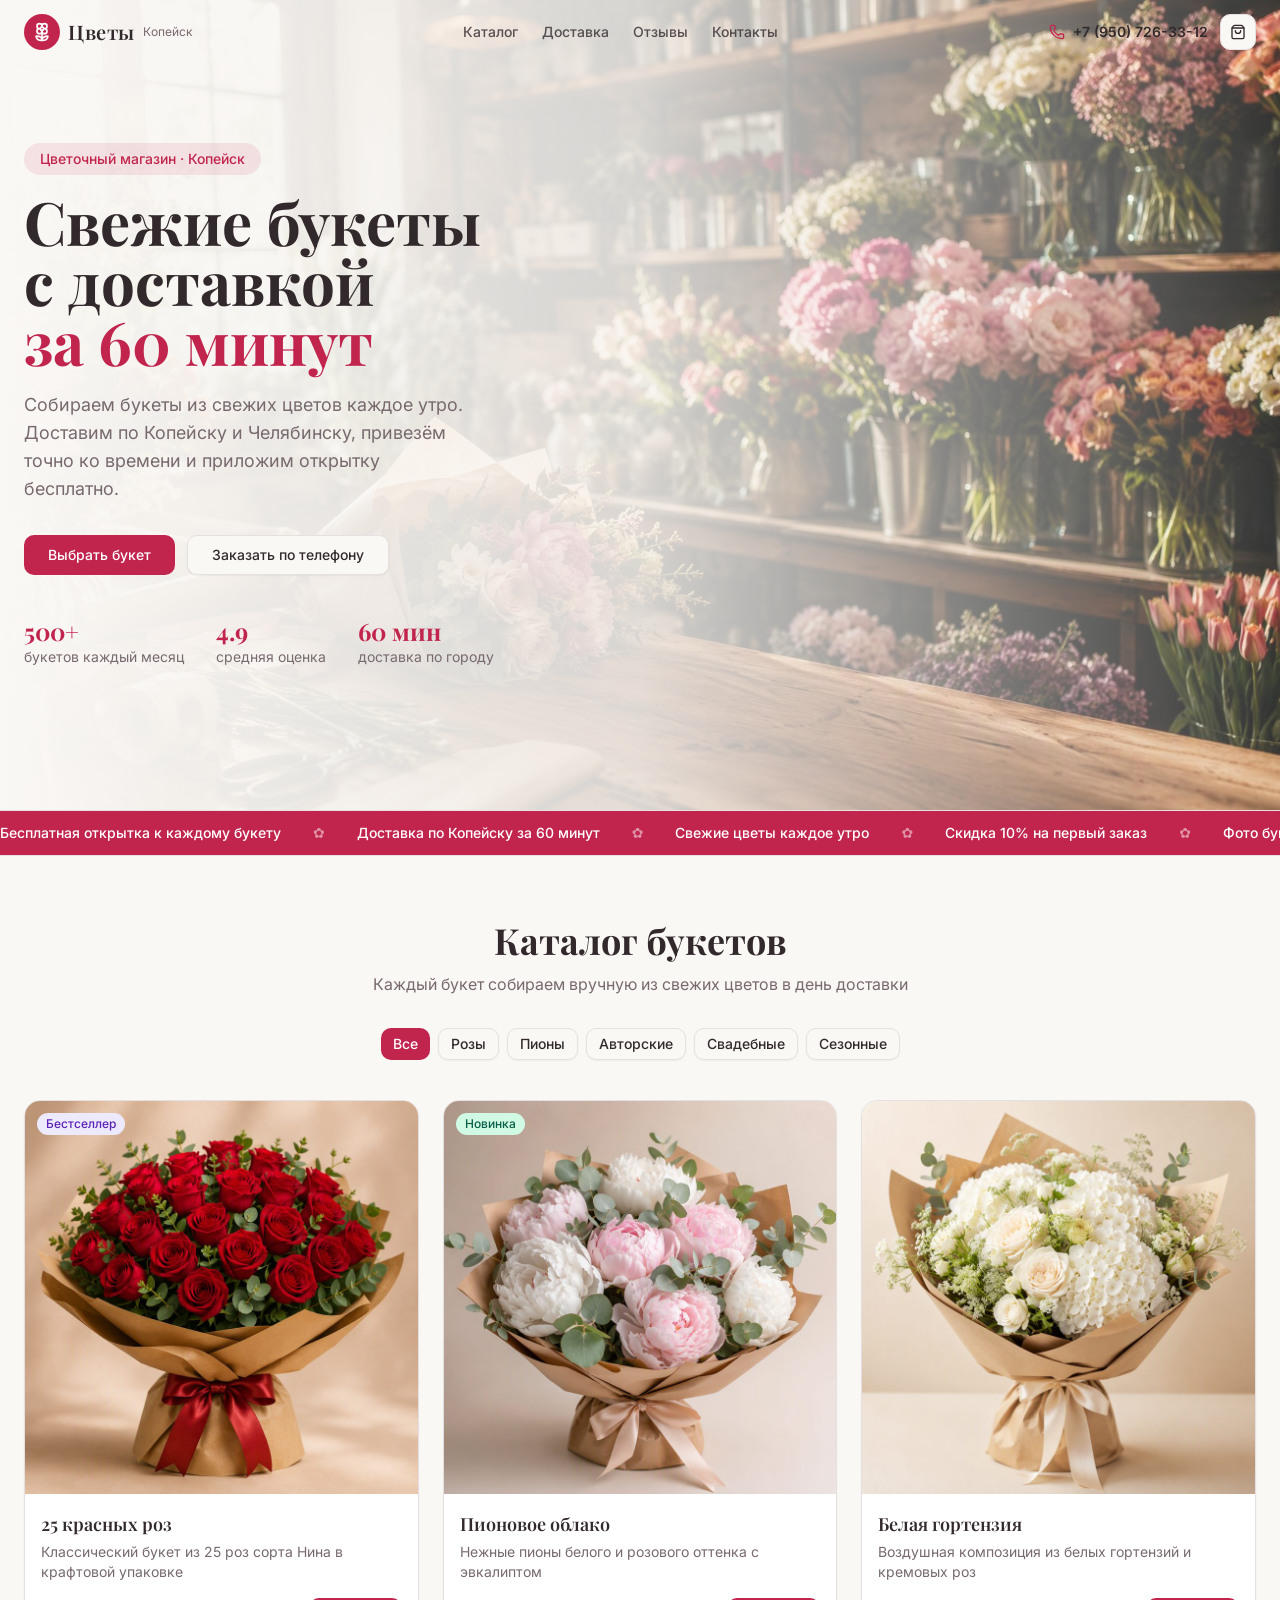
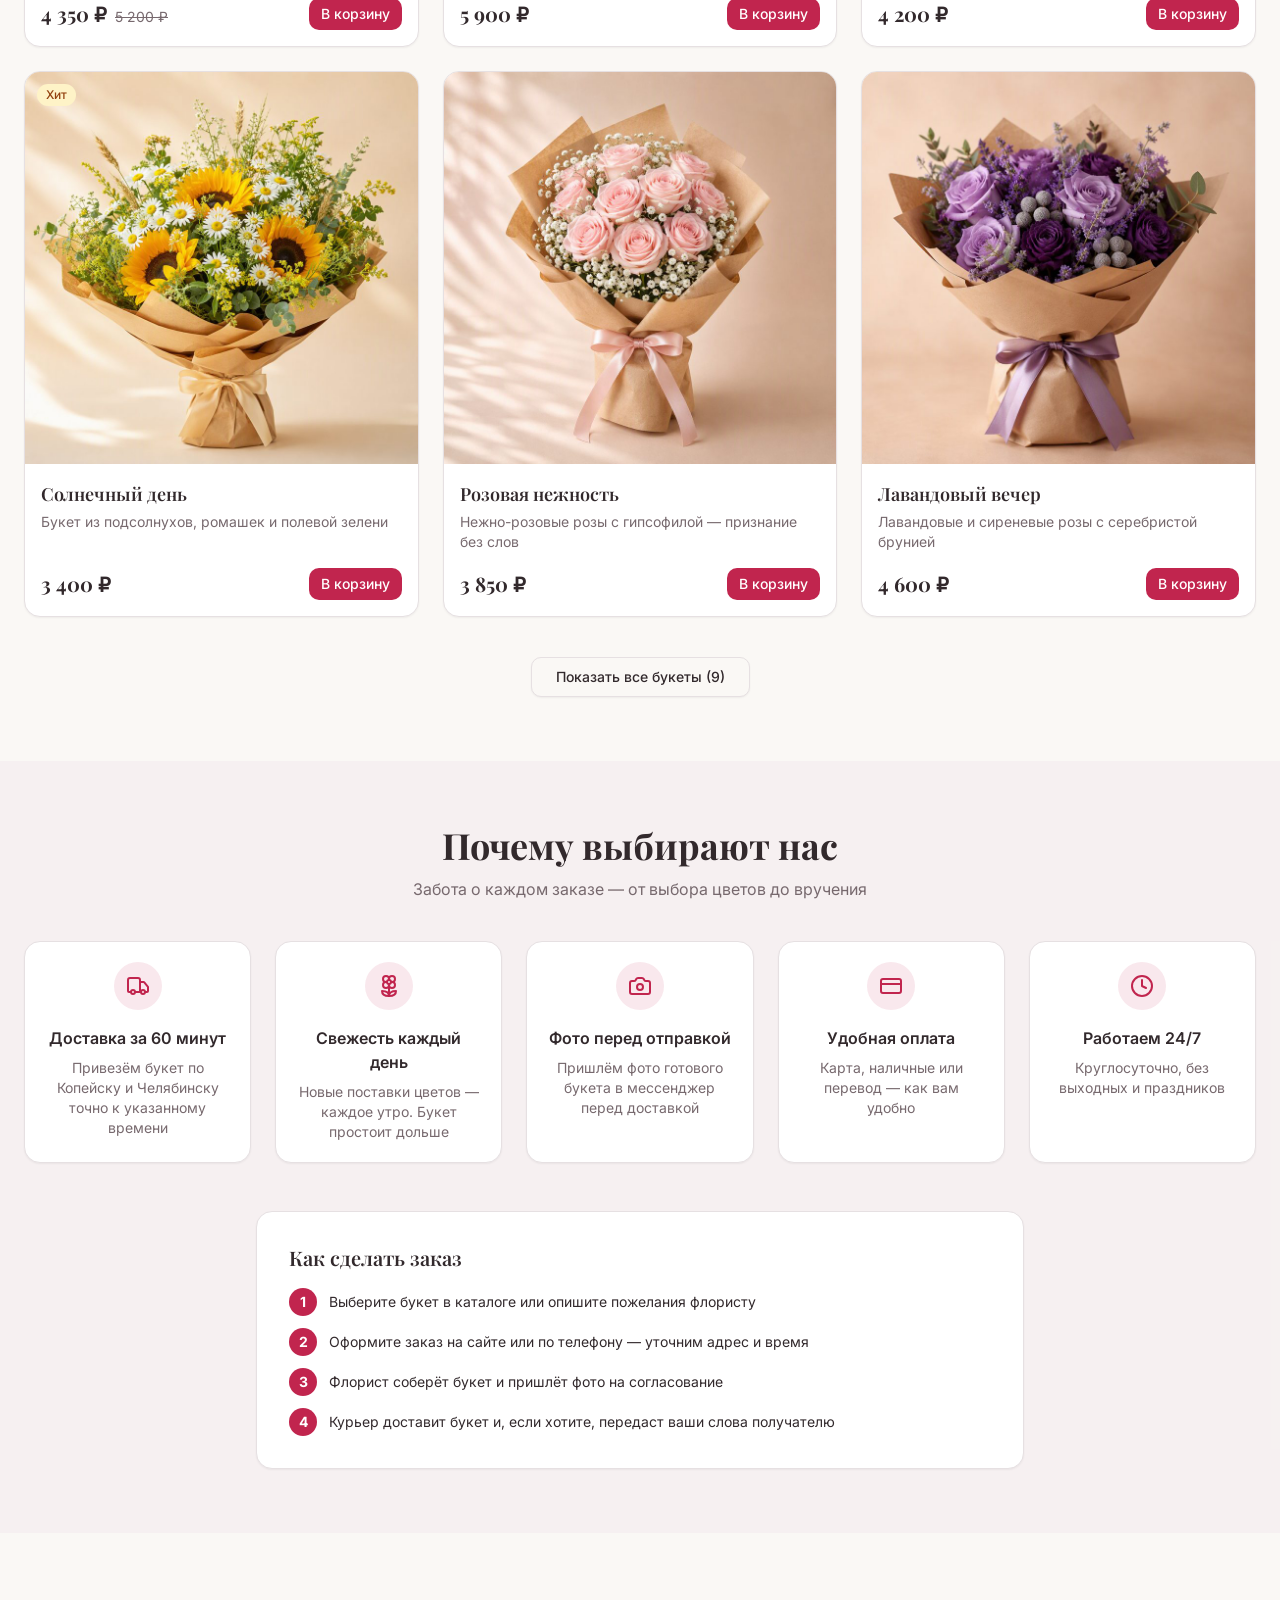
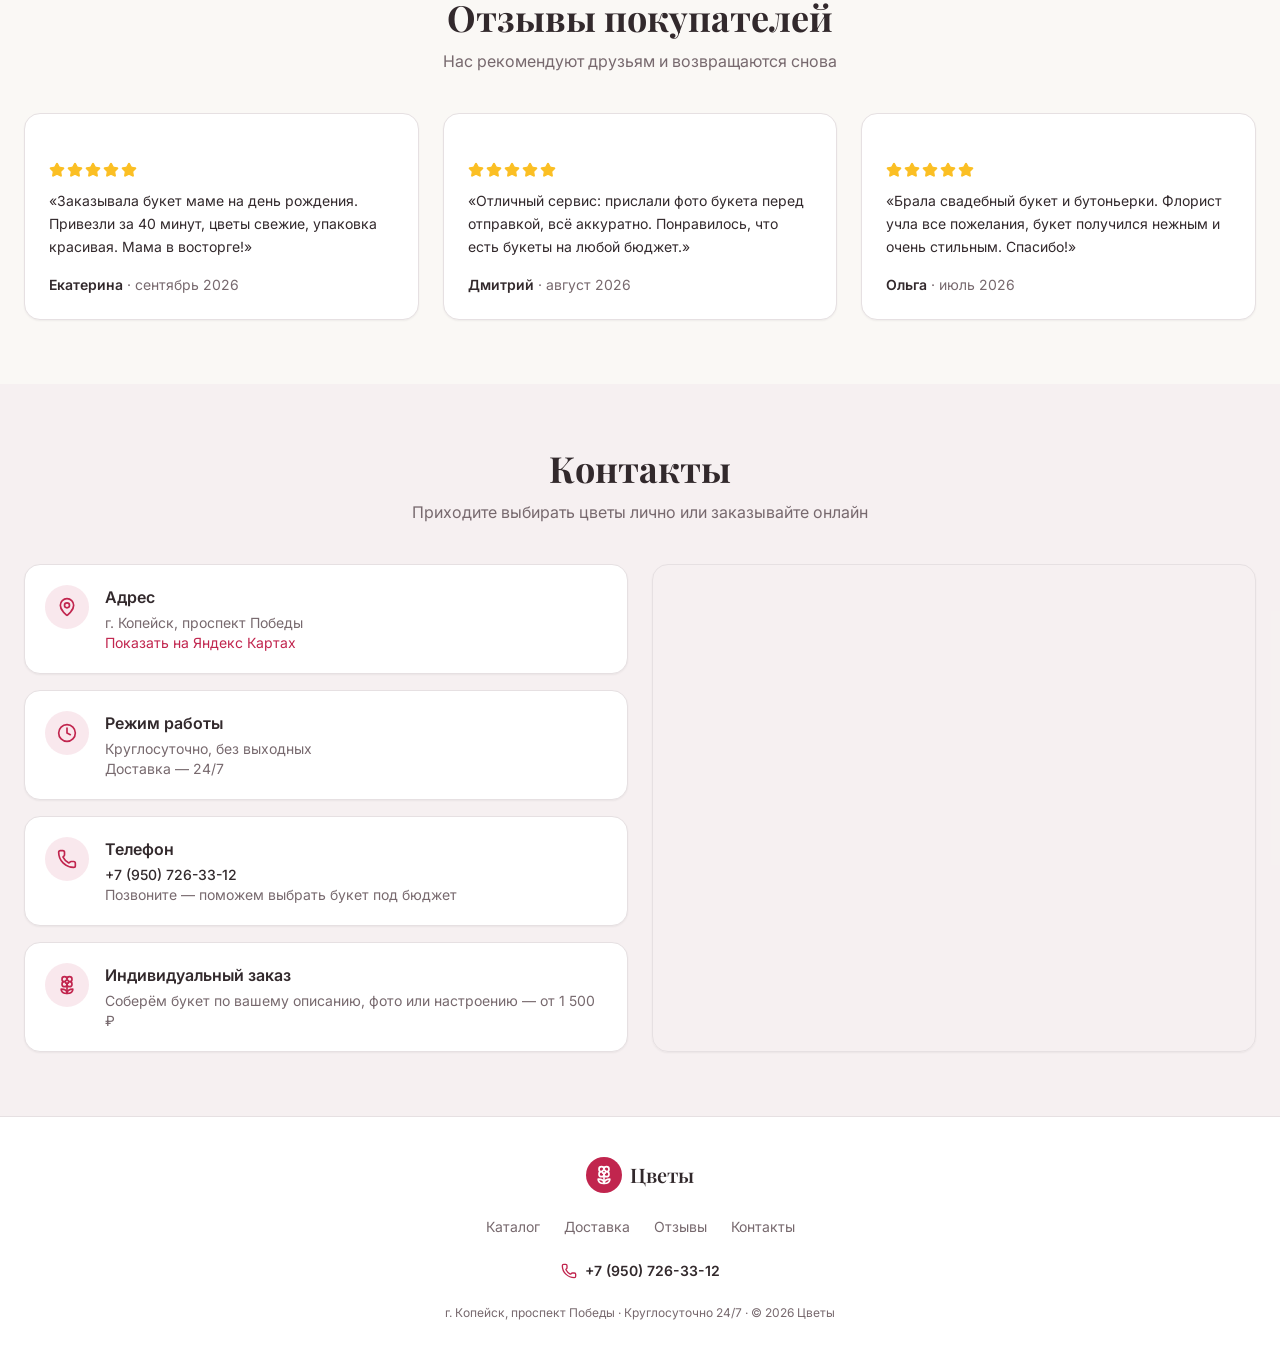
==== index.html @ 63354129 "Add files via upload" ====
<!doctype html>
<html lang="ru">
  <head>
    <meta charset="UTF-8" />
    <meta name="viewport" content="width=device-width, initial-scale=1.0" />
    <meta
      name="description"
      content="Цветочный магазин «Цветы» в Копейске. Свежие букеты, доставка за 60 минут, бесплатная открытка к каждому букету."
    />
    <link rel="preconnect" href="https://fonts.googleapis.com" />
    <link rel="preconnect" href="https://fonts.gstatic.com" crossorigin />
    <title>Цветы — доставка букетов в Копейске</title>
    <script type="module" crossorigin>function Yk(c,r){for(var i=0;i<r.length;i++){const o=r[i];if(typeof o!="string"&&!Array.isArray(o)){for(const s in o)if(s!=="default"&&!(s in c)){const d=Object.getOwnPropertyDescriptor(o,s);d&&Object.defineProperty(c,s,d.get?d:{enumerable:!0,get:()=>o[s]})}}}return Object.freeze(Object.defineProperty(c,Symbol.toStringTag,{value:"Module"}))}(function(){const r=document.createElement("link").relList;if(r&&r.supports&&r.supports("modulepreload"))return;for(const s of document.querySelectorAll('link[rel="modulepreload"]'))o(s);new MutationObserver(s=>{for(const d of s)if(d.type==="childList")for(const S of d.addedNodes)S.tagName==="LINK"&&S.rel==="modulepreload"&&o(S)}).observe(document,{childList:!0,subtree:!0});function i(s){const d={};return s.integrity&&(d.integrity=s.integrity),s.referrerPolicy&&(d.referrerPolicy=s.referrerPolicy),s.crossOrigin==="use-credentials"?d.credentials="include":s.crossOrigin==="anonymous"?d.credentials="omit":d.credentials="same-origin",d}function o(s){if(s.ep)return;s.ep=!0;const d=i(s);fetch(s.href,d)}})();function vj(c){return c&&c.__esModule&&Object.prototype.hasOwnProperty.call(c,"default")?c.default:c}var bi={exports:{}},ln={};var oj;function Ek(){if(oj)return ln;oj=1;var c=Symbol.for("react.transitional.element"),r=Symbol.for("react.fragment");function i(o,s,d){var S=null;if(d!==void 0&&(S=""+d),s.key!==void 0&&(S=""+s.key),"key"in s){d={};for(var A in s)A!=="key"&&(d[A]=s[A])}else d=s;return s=d.ref,{$$typeof:c,type:o,key:S,ref:s!==void 0?s:null,props:d}}return ln.Fragment=r,ln.jsx=i,ln.jsxs=i,ln}var ij;function Ck(){return ij||(ij=1,bi.exports=Ek()),bi.exports}var m=Ck(),xi={exports:{}},nt={};var sj;function Bk(){if(sj)return nt;sj=1;var c=Symbol.for("react.transitional.element"),r=Symbol.for("react.portal"),i=Symbol.for("react.fragment"),o=Symbol.for("react.strict_mode"),s=Symbol.for("react.profiler"),d=Symbol.for("react.consumer"),S=Symbol.for("react.context"),A=Symbol.for("react.forward_ref"),q=Symbol.for("react.suspense"),k=Symbol.for("react.memo"),x=Symbol.for("react.lazy"),b=Symbol.for("react.activity"),J=Symbol.iterator;function D(f){return f===null||typeof f!="object"?null:(f=J&&f[J]||f["@@iterator"],typeof f=="function"?f:null)}var g={isMounted:function(){return!1},enqueueForceUpdate:function(){},enqueueReplaceState:function(){},enqueueSetState:function(){}},O=Object.assign,T={};function X(f,Z,z){this.props=f,this.context=Z,this.refs=T,this.updater=z||g}X.prototype.isReactComponent={},X.prototype.setState=function(f,Z){if(typeof f!="object"&&typeof f!="function"&&f!=null)throw Error("takes an object of state variables to update or a function which returns an object of state variables.");this.updater.enqueueSetState(this,f,Z,"setState")},X.prototype.forceUpdate=function(f){this.updater.enqueueForceUpdate(this,f,"forceUpdate")};function Y(){}Y.prototype=X.prototype;function w(f,Z,z){this.props=f,this.context=Z,this.refs=T,this.updater=z||g}var $=w.prototype=new Y;$.constructor=w,O($,X.prototype),$.isPureReactComponent=!0;var at=Array.isArray;function ut(){}var M={H:null,A:null,T:null,S:null},E=Object.prototype.hasOwnProperty;function kt(f,Z,z){var Q=z.ref;return{$$typeof:c,type:f,key:Z,ref:Q!==void 0?Q:null,props:z}}function wt(f,Z){return kt(f.type,Z,f.props)}function gt(f){return typeof f=="object"&&f!==null&&f.$$typeof===c}function ht(f){var Z={"=":"=0",":":"=2"};return"$"+f.replace(/[=:]/g,function(z){return Z[z]})}var da=/\/+/g;function aa(f,Z){return typeof f=="object"&&f!==null&&f.key!=null?ht(""+f.key):Z.toString(36)}function Rt(f){switch(f.status){case"fulfilled":return f.value;case"rejected":throw f.reason;default:switch(typeof f.status=="string"?f.then(ut,ut):(f.status="pending",f.then(function(Z){f.status==="pending"&&(f.status="fulfilled",f.value=Z)},function(Z){f.status==="pending"&&(f.status="rejected",f.reason=Z)})),f.status){case"fulfilled":return f.value;case"rejected":throw f.reason}}throw f}function G(f,Z,z,Q,ct){var it=typeof f;(it==="undefined"||it==="boolean")&&(f=null);var lt=!1;if(f===null)lt=!0;else switch(it){case"bigint":case"string":case"number":lt=!0;break;case"object":switch(f.$$typeof){case c:case r:lt=!0;break;case x:return lt=f._init,G(lt(f._payload),Z,z,Q,ct)}}if(lt)return ct=ct(f),lt=Q===""?"."+aa(f,0):Q,at(ct)?(z="",lt!=null&&(z=lt.replace(da,"$&/")+"/"),G(ct,Z,z,"",function(Xa){return Xa})):ct!=null&&(gt(ct)&&(ct=wt(ct,z+(ct.key==null||f&&f.key===ct.key?"":(""+ct.key).replace(da,"$&/")+"/")+lt)),Z.push(ct)),1;lt=0;var Yt=Q===""?".":Q+":";if(at(f))for(var Tt=0;Tt<f.length;Tt++)Q=f[Tt],it=Yt+aa(Q,Tt),lt+=G(Q,Z,z,it,ct);else if(Tt=D(f),typeof Tt=="function")for(f=Tt.call(f),Tt=0;!(Q=f.next()).done;)Q=Q.value,it=Yt+aa(Q,Tt++),lt+=G(Q,Z,z,it,ct);else if(it==="object"){if(typeof f.then=="function")return G(Rt(f),Z,z,Q,ct);throw Z=String(f),Error("Objects are not valid as a React child (found: "+(Z==="[object Object]"?"object with keys {"+Object.keys(f).join(", ")+"}":Z)+"). If you meant to render a collection of children, use an array instead.")}return lt}function I(f,Z,z){if(f==null)return f;var Q=[],ct=0;return G(f,Q,"","",function(it){return Z.call(z,it,ct++)}),Q}function F(f){if(f._status===-1){var Z=f._result;Z=Z(),Z.then(function(z){(f._status===0||f._status===-1)&&(f._status=1,f._result=z)},function(z){(f._status===0||f._status===-1)&&(f._status=2,f._result=z)}),f._status===-1&&(f._status=0,f._result=Z)}if(f._status===1)return f._result.default;throw f._result}var mt=typeof reportError=="function"?reportError:function(f){if(typeof window=="object"&&typeof window.ErrorEvent=="function"){var Z=new window.ErrorEvent("error",{bubbles:!0,cancelable:!0,message:typeof f=="object"&&f!==null&&typeof f.message=="string"?String(f.message):String(f),error:f});if(!window.dispatchEvent(Z))return}else if(typeof process=="object"&&typeof process.emit=="function"){process.emit("uncaughtException",f);return}console.error(f)},bt={map:I,forEach:function(f,Z,z){I(f,function(){Z.apply(this,arguments)},z)},count:function(f){var Z=0;return I(f,function(){Z++}),Z},toArray:function(f){return I(f,function(Z){return Z})||[]},only:function(f){if(!gt(f))throw Error("React.Children.only expected to receive a single React element child.");return f}};return nt.Activity=b,nt.Children=bt,nt.Component=X,nt.Fragment=i,nt.Profiler=s,nt.PureComponent=w,nt.StrictMode=o,nt.Suspense=q,nt.__CLIENT_INTERNALS_DO_NOT_USE_OR_WARN_USERS_THEY_CANNOT_UPGRADE=M,nt.__COMPILER_RUNTIME={__proto__:null,c:function(f){return M.H.useMemoCache(f)}},nt.cache=function(f){return function(){return f.apply(null,arguments)}},nt.cacheSignal=function(){return null},nt.cloneElement=function(f,Z,z){if(f==null)throw Error("The argument must be a React element, but you passed "+f+".");var Q=O({},f.props),ct=f.key;if(Z!=null)for(it in Z.key!==void 0&&(ct=""+Z.key),Z)!E.call(Z,it)||it==="key"||it==="__self"||it==="__source"||it==="ref"&&Z.ref===void 0||(Q[it]=Z[it]);var it=arguments.length-2;if(it===1)Q.children=z;else if(1<it){for(var lt=Array(it),Yt=0;Yt<it;Yt++)lt[Yt]=arguments[Yt+2];Q.children=lt}return kt(f.type,ct,Q)},nt.createContext=function(f){return f={$$typeof:S,_currentValue:f,_currentValue2:f,_threadCount:0,Provider:null,Consumer:null},f.Provider=f,f.Consumer={$$typeof:d,_context:f},f},nt.createElement=function(f,Z,z){var Q,ct={},it=null;if(Z!=null)for(Q in Z.key!==void 0&&(it=""+Z.key),Z)E.call(Z,Q)&&Q!=="key"&&Q!=="__self"&&Q!=="__source"&&(ct[Q]=Z[Q]);var lt=arguments.length-2;if(lt===1)ct.children=z;else if(1<lt){for(var Yt=Array(lt),Tt=0;Tt<lt;Tt++)Yt[Tt]=arguments[Tt+2];ct.children=Yt}if(f&&f.defaultProps)for(Q in lt=f.defaultProps,lt)ct[Q]===void 0&&(ct[Q]=lt[Q]);return kt(f,it,ct)},nt.createRef=function(){return{current:null}},nt.forwardRef=function(f){return{$$typeof:A,render:f}},nt.isValidElement=gt,nt.lazy=function(f){return{$$typeof:x,_payload:{_status:-1,_result:f},_init:F}},nt.memo=function(f,Z){return{$$typeof:k,type:f,compare:Z===void 0?null:Z}},nt.startTransition=function(f){var Z=M.T,z={};M.T=z;try{var Q=f(),ct=M.S;ct!==null&&ct(z,Q),typeof Q=="object"&&Q!==null&&typeof Q.then=="function"&&Q.then(ut,mt)}catch(it){mt(it)}finally{Z!==null&&z.types!==null&&(Z.types=z.types),M.T=Z}},nt.unstable_useCacheRefresh=function(){return M.H.useCacheRefresh()},nt.use=function(f){return M.H.use(f)},nt.useActionState=function(f,Z,z){return M.H.useActionState(f,Z,z)},nt.useCallback=function(f,Z){return M.H.useCallback(f,Z)},nt.useContext=function(f){return M.H.useContext(f)},nt.useDebugValue=function(){},nt.useDeferredValue=function(f,Z){return M.H.useDeferredValue(f,Z)},nt.useEffect=function(f,Z){return M.H.useEffect(f,Z)},nt.useEffectEvent=function(f){return M.H.useEffectEvent(f)},nt.useId=function(){return M.H.useId()},nt.useImperativeHandle=function(f,Z,z){return M.H.useImperativeHandle(f,Z,z)},nt.useInsertionEffect=function(f,Z){return M.H.useInsertionEffect(f,Z)},nt.useLayoutEffect=function(f,Z){return M.H.useLayoutEffect(f,Z)},nt.useMemo=function(f,Z){return M.H.useMemo(f,Z)},nt.useOptimistic=function(f,Z){return M.H.useOptimistic(f,Z)},nt.useReducer=function(f,Z,z){return M.H.useReducer(f,Z,z)},nt.useRef=function(f){return M.H.useRef(f)},nt.useState=function(f){return M.H.useState(f)},nt.useSyncExternalStore=function(f,Z,z){return M.H.useSyncExternalStore(f,Z,z)},nt.useTransition=function(){return M.H.useTransition()},nt.version="19.2.3",nt}var pj;function Qi(){return pj||(pj=1,xi.exports=Bk()),xi.exports}var N=Qi();const vk=vj(N),Yi=Yk({__proto__:null,default:vk},[N]);var Ui={exports:{}},cn={},fi={exports:{}},Vi={};var dj;function _k(){return dj||(dj=1,(function(c){function r(G,I){var F=G.length;G.push(I);t:for(;0<F;){var mt=F-1>>>1,bt=G[mt];if(0<s(bt,I))G[mt]=I,G[F]=bt,F=mt;else break t}}function i(G){return G.length===0?null:G[0]}function o(G){if(G.length===0)return null;var I=G[0],F=G.pop();if(F!==I){G[0]=F;t:for(var mt=0,bt=G.length,f=bt>>>1;mt<f;){var Z=2*(mt+1)-1,z=G[Z],Q=Z+1,ct=G[Q];if(0>s(z,F))Q<bt&&0>s(ct,z)?(G[mt]=ct,G[Q]=F,mt=Q):(G[mt]=z,G[Z]=F,mt=Z);else if(Q<bt&&0>s(ct,F))G[mt]=ct,G[Q]=F,mt=Q;else break t}}return I}function s(G,I){var F=G.sortIndex-I.sortIndex;return F!==0?F:G.id-I.id}if(c.unstable_now=void 0,typeof performance=="object"&&typeof performance.now=="function"){var d=performance;c.unstable_now=function(){return d.now()}}else{var S=Date,A=S.now();c.unstable_now=function(){return S.now()-A}}var q=[],k=[],x=1,b=null,J=3,D=!1,g=!1,O=!1,T=!1,X=typeof setTimeout=="function"?setTimeout:null,Y=typeof clearTimeout=="function"?clearTimeout:null,w=typeof setImmediate<"u"?setImmediate:null;function $(G){for(var I=i(k);I!==null;){if(I.callback===null)o(k);else if(I.startTime<=G)o(k),I.sortIndex=I.expirationTime,r(q,I);else break;I=i(k)}}function at(G){if(O=!1,$(G),!g)if(i(q)!==null)g=!0,ut||(ut=!0,ht());else{var I=i(k);I!==null&&Rt(at,I.startTime-G)}}var ut=!1,M=-1,E=5,kt=-1;function wt(){return T?!0:!(c.unstable_now()-kt<E)}function gt(){if(T=!1,ut){var G=c.unstable_now();kt=G;var I=!0;try{t:{g=!1,O&&(O=!1,Y(M),M=-1),D=!0;var F=J;try{a:{for($(G),b=i(q);b!==null&&!(b.expirationTime>G&&wt());){var mt=b.callback;if(typeof mt=="function"){b.callback=null,J=b.priorityLevel;var bt=mt(b.expirationTime<=G);if(G=c.unstable_now(),typeof bt=="function"){b.callback=bt,$(G),I=!0;break a}b===i(q)&&o(q),$(G)}else o(q);b=i(q)}if(b!==null)I=!0;else{var f=i(k);f!==null&&Rt(at,f.startTime-G),I=!1}}break t}finally{b=null,J=F,D=!1}I=void 0}}finally{I?ht():ut=!1}}}var ht;if(typeof w=="function")ht=function(){w(gt)};else if(typeof MessageChannel<"u"){var da=new MessageChannel,aa=da.port2;da.port1.onmessage=gt,ht=function(){aa.postMessage(null)}}else ht=function(){X(gt,0)};function Rt(G,I){M=X(function(){G(c.unstable_now())},I)}c.unstable_IdlePriority=5,c.unstable_ImmediatePriority=1,c.unstable_LowPriority=4,c.unstable_NormalPriority=3,c.unstable_Profiling=null,c.unstable_UserBlockingPriority=2,c.unstable_cancelCallback=function(G){G.callback=null},c.unstable_forceFrameRate=function(G){0>G||125<G?console.error("forceFrameRate takes a positive int between 0 and 125, forcing frame rates higher than 125 fps is not supported"):E=0<G?Math.floor(1e3/G):5},c.unstable_getCurrentPriorityLevel=function(){return J},c.unstable_next=function(G){switch(J){case 1:case 2:case 3:var I=3;break;default:I=J}var F=J;J=I;try{return G()}finally{J=F}},c.unstable_requestPaint=function(){T=!0},c.unstable_runWithPriority=function(G,I){switch(G){case 1:case 2:case 3:case 4:case 5:break;default:G=3}var F=J;J=G;try{return I()}finally{J=F}},c.unstable_scheduleCallback=function(G,I,F){var mt=c.unstable_now();switch(typeof F=="object"&&F!==null?(F=F.delay,F=typeof F=="number"&&0<F?mt+F:mt):F=mt,G){case 1:var bt=-1;break;case 2:bt=250;break;case 5:bt=1073741823;break;case 4:bt=1e4;break;default:bt=5e3}return bt=F+bt,G={id:x++,callback:I,priorityLevel:G,startTime:F,expirationTime:bt,sortIndex:-1},F>mt?(G.sortIndex=F,r(k,G),i(q)===null&&G===i(k)&&(O?(Y(M),M=-1):O=!0,Rt(at,F-mt))):(G.sortIndex=bt,r(q,G),g||D||(g=!0,ut||(ut=!0,ht()))),G},c.unstable_shouldYield=wt,c.unstable_wrapCallback=function(G){var I=J;return function(){var F=J;J=I;try{return G.apply(this,arguments)}finally{J=F}}}})(Vi)),Vi}var Sj;function $k(){return Sj||(Sj=1,fi.exports=_k()),fi.exports}var Oi={exports:{}},ea={};var jj;function tN(){if(jj)return ea;jj=1;var c=Qi();function r(q){var k="https://react.dev/errors/"+q;if(1<arguments.length){k+="?args[]="+encodeURIComponent(arguments[1]);for(var x=2;x<arguments.length;x++)k+="&args[]="+encodeURIComponent(arguments[x])}return"Minified React error #"+q+"; visit "+k+" for the full message or use the non-minified dev environment for full errors and additional helpful warnings."}function i(){}var o={d:{f:i,r:function(){throw Error(r(522))},D:i,C:i,L:i,m:i,X:i,S:i,M:i},p:0,findDOMNode:null},s=Symbol.for("react.portal");function d(q,k,x){var b=3<arguments.length&&arguments[3]!==void 0?arguments[3]:null;return{$$typeof:s,key:b==null?null:""+b,children:q,containerInfo:k,implementation:x}}var S=c.__CLIENT_INTERNALS_DO_NOT_USE_OR_WARN_USERS_THEY_CANNOT_UPGRADE;function A(q,k){if(q==="font")return"";if(typeof k=="string")return k==="use-credentials"?k:""}return ea.__DOM_INTERNALS_DO_NOT_USE_OR_WARN_USERS_THEY_CANNOT_UPGRADE=o,ea.createPortal=function(q,k){var x=2<arguments.length&&arguments[2]!==void 0?arguments[2]:null;if(!k||k.nodeType!==1&&k.nodeType!==9&&k.nodeType!==11)throw Error(r(299));return d(q,k,null,x)},ea.flushSync=function(q){var k=S.T,x=o.p;try{if(S.T=null,o.p=2,q)return q()}finally{S.T=k,o.p=x,o.d.f()}},ea.preconnect=function(q,k){typeof q=="string"&&(k?(k=k.crossOrigin,k=typeof k=="string"?k==="use-credentials"?k:"":void 0):k=null,o.d.C(q,k))},ea.prefetchDNS=function(q){typeof q=="string"&&o.d.D(q)},ea.preinit=function(q,k){if(typeof q=="string"&&k&&typeof k.as=="string"){var x=k.as,b=A(x,k.crossOrigin),J=typeof k.integrity=="string"?k.integrity:void 0,D=typeof k.fetchPriority=="string"?k.fetchPriority:void 0;x==="style"?o.d.S(q,typeof k.precedence=="string"?k.precedence:void 0,{crossOrigin:b,integrity:J,fetchPriority:D}):x==="script"&&o.d.X(q,{crossOrigin:b,integrity:J,fetchPriority:D,nonce:typeof k.nonce=="string"?k.nonce:void 0})}},ea.preinitModule=function(q,k){if(typeof q=="string")if(typeof k=="object"&&k!==null){if(k.as==null||k.as==="script"){var x=A(k.as,k.crossOrigin);o.d.M(q,{crossOrigin:x,integrity:typeof k.integrity=="string"?k.integrity:void 0,nonce:typeof k.nonce=="string"?k.nonce:void 0})}}else k==null&&o.d.M(q)},ea.preload=function(q,k){if(typeof q=="string"&&typeof k=="object"&&k!==null&&typeof k.as=="string"){var x=k.as,b=A(x,k.crossOrigin);o.d.L(q,x,{crossOrigin:b,integrity:typeof k.integrity=="string"?k.integrity:void 0,nonce:typeof k.nonce=="string"?k.nonce:void 0,type:typeof k.type=="string"?k.type:void 0,fetchPriority:typeof k.fetchPriority=="string"?k.fetchPriority:void 0,referrerPolicy:typeof k.referrerPolicy=="string"?k.referrerPolicy:void 0,imageSrcSet:typeof k.imageSrcSet=="string"?k.imageSrcSet:void 0,imageSizes:typeof k.imageSizes=="string"?k.imageSizes:void 0,media:typeof k.media=="string"?k.media:void 0})}},ea.preloadModule=function(q,k){if(typeof q=="string")if(k){var x=A(k.as,k.crossOrigin);o.d.m(q,{as:typeof k.as=="string"&&k.as!=="script"?k.as:void 0,crossOrigin:x,integrity:typeof k.integrity=="string"?k.integrity:void 0})}else o.d.m(q)},ea.requestFormReset=function(q){o.d.r(q)},ea.unstable_batchedUpdates=function(q,k){return q(k)},ea.useFormState=function(q,k,x){return S.H.useFormState(q,k,x)},ea.useFormStatus=function(){return S.H.useHostTransitionStatus()},ea.version="19.2.3",ea}var Aj;function _j(){if(Aj)return Oi.exports;Aj=1;function c(){if(!(typeof __REACT_DEVTOOLS_GLOBAL_HOOK__>"u"||typeof __REACT_DEVTOOLS_GLOBAL_HOOK__.checkDCE!="function"))try{__REACT_DEVTOOLS_GLOBAL_HOOK__.checkDCE(c)}catch(r){console.error(r)}}return c(),Oi.exports=tN(),Oi.exports}var kj;function aN(){if(kj)return cn;kj=1;var c=$k(),r=Qi(),i=_j();function o(t){var a="https://react.dev/errors/"+t;if(1<arguments.length){a+="?args[]="+encodeURIComponent(arguments[1]);for(var e=2;e<arguments.length;e++)a+="&args[]="+encodeURIComponent(arguments[e])}return"Minified React error #"+t+"; visit "+a+" for the full message or use the non-minified dev environment for full errors and additional helpful warnings."}function s(t){return!(!t||t.nodeType!==1&&t.nodeType!==9&&t.nodeType!==11)}function d(t){var a=t,e=t;if(t.alternate)for(;a.return;)a=a.return;else{t=a;do a=t,(a.flags&4098)!==0&&(e=a.return),t=a.return;while(t)}return a.tag===3?e:null}function S(t){if(t.tag===13){var a=t.memoizedState;if(a===null&&(t=t.alternate,t!==null&&(a=t.memoizedState)),a!==null)return a.dehydrated}return null}function A(t){if(t.tag===31){var a=t.memoizedState;if(a===null&&(t=t.alternate,t!==null&&(a=t.memoizedState)),a!==null)return a.dehydrated}return null}function q(t){if(d(t)!==t)throw Error(o(188))}function k(t){var a=t.alternate;if(!a){if(a=d(t),a===null)throw Error(o(188));return a!==t?null:t}for(var e=t,l=a;;){var n=e.return;if(n===null)break;var u=n.alternate;if(u===null){if(l=n.return,l!==null){e=l;continue}break}if(n.child===u.child){for(u=n.child;u;){if(u===e)return q(n),t;if(u===l)return q(n),a;u=u.sibling}throw Error(o(188))}if(e.return!==l.return)e=n,l=u;else{for(var p=!1,j=n.child;j;){if(j===e){p=!0,e=n,l=u;break}if(j===l){p=!0,l=n,e=u;break}j=j.sibling}if(!p){for(j=u.child;j;){if(j===e){p=!0,e=u,l=n;break}if(j===l){p=!0,l=u,e=n;break}j=j.sibling}if(!p)throw Error(o(189))}}if(e.alternate!==l)throw Error(o(190))}if(e.tag!==3)throw Error(o(188));return e.stateNode.current===e?t:a}function x(t){var a=t.tag;if(a===5||a===26||a===27||a===6)return t;for(t=t.child;t!==null;){if(a=x(t),a!==null)return a;t=t.sibling}return null}var b=Object.assign,J=Symbol.for("react.element"),D=Symbol.for("react.transitional.element"),g=Symbol.for("react.portal"),O=Symbol.for("react.fragment"),T=Symbol.for("react.strict_mode"),X=Symbol.for("react.profiler"),Y=Symbol.for("react.consumer"),w=Symbol.for("react.context"),$=Symbol.for("react.forward_ref"),at=Symbol.for("react.suspense"),ut=Symbol.for("react.suspense_list"),M=Symbol.for("react.memo"),E=Symbol.for("react.lazy"),kt=Symbol.for("react.activity"),wt=Symbol.for("react.memo_cache_sentinel"),gt=Symbol.iterator;function ht(t){return t===null||typeof t!="object"?null:(t=gt&&t[gt]||t["@@iterator"],typeof t=="function"?t:null)}var da=Symbol.for("react.client.reference");function aa(t){if(t==null)return null;if(typeof t=="function")return t.$$typeof===da?null:t.displayName||t.name||null;if(typeof t=="string")return t;switch(t){case O:return"Fragment";case X:return"Profiler";case T:return"StrictMode";case at:return"Suspense";case ut:return"SuspenseList";case kt:return"Activity"}if(typeof t=="object")switch(t.$$typeof){case g:return"Portal";case w:return t.displayName||"Context";case Y:return(t._context.displayName||"Context")+".Consumer";case $:var a=t.render;return t=t.displayName,t||(t=a.displayName||a.name||"",t=t!==""?"ForwardRef("+t+")":"ForwardRef"),t;case M:return a=t.displayName||null,a!==null?a:aa(t.type)||"Memo";case E:a=t._payload,t=t._init;try{return aa(t(a))}catch{}}return null}var Rt=Array.isArray,G=r.__CLIENT_INTERNALS_DO_NOT_USE_OR_WARN_USERS_THEY_CANNOT_UPGRADE,I=i.__DOM_INTERNALS_DO_NOT_USE_OR_WARN_USERS_THEY_CANNOT_UPGRADE,F={pending:!1,data:null,method:null,action:null},mt=[],bt=-1;function f(t){return{current:t}}function Z(t){0>bt||(t.current=mt[bt],mt[bt]=null,bt--)}function z(t,a){bt++,mt[bt]=t.current,t.current=a}var Q=f(null),ct=f(null),it=f(null),lt=f(null);function Yt(t,a){switch(z(it,a),z(ct,t),z(Q,null),a.nodeType){case 9:case 11:t=(t=a.documentElement)&&(t=t.namespaceURI)?JS(t):0;break;default:if(t=a.tagName,a=a.namespaceURI)a=JS(a),t=hS(a,t);else switch(t){case"svg":t=1;break;case"math":t=2;break;default:t=0}}Z(Q),z(Q,t)}function Tt(){Z(Q),Z(ct),Z(it)}function Xa(t){t.memoizedState!==null&&z(lt,t);var a=Q.current,e=hS(a,t.type);a!==e&&(z(ct,t),z(Q,e))}function Ne(t){ct.current===t&&(Z(Q),Z(ct)),lt.current===t&&(Z(lt),$c._currentValue=F)}var qe,rs;function Ye(t){if(qe===void 0)try{throw Error()}catch(e){var a=e.stack.trim().match(/\n( *(at )?)/);qe=a&&a[1]||"",rs=-1<e.stack.indexOf(`
    at`)?" (<anonymous>)":-1<e.stack.indexOf("@")?"@unknown:0:0":""}return`
`+qe+t+rs}var lr=!1;function cr(t,a){if(!t||lr)return"";lr=!0;var e=Error.prepareStackTrace;Error.prepareStackTrace=void 0;try{var l={DetermineComponentFrameRoot:function(){try{if(a){var L=function(){throw Error()};if(Object.defineProperty(L.prototype,"props",{set:function(){throw Error()}}),typeof Reflect=="object"&&Reflect.construct){try{Reflect.construct(L,[])}catch(h){var W=h}Reflect.construct(t,[],L)}else{try{L.call()}catch(h){W=h}t.call(L.prototype)}}else{try{throw Error()}catch(h){W=h}(L=t())&&typeof L.catch=="function"&&L.catch(function(){})}}catch(h){if(h&&W&&typeof h.stack=="string")return[h.stack,W.stack]}return[null,null]}};l.DetermineComponentFrameRoot.displayName="DetermineComponentFrameRoot";var n=Object.getOwnPropertyDescriptor(l.DetermineComponentFrameRoot,"name");n&&n.configurable&&Object.defineProperty(l.DetermineComponentFrameRoot,"name",{value:"DetermineComponentFrameRoot"});var u=l.DetermineComponentFrameRoot(),p=u[0],j=u[1];if(p&&j){var y=p.split(`
`),H=j.split(`
`);for(n=l=0;l<y.length&&!y[l].includes("DetermineComponentFrameRoot");)l++;for(;n<H.length&&!H[n].includes("DetermineComponentFrameRoot");)n++;if(l===y.length||n===H.length)for(l=y.length-1,n=H.length-1;1<=l&&0<=n&&y[l]!==H[n];)n--;for(;1<=l&&0<=n;l--,n--)if(y[l]!==H[n]){if(l!==1||n!==1)do if(l--,n--,0>n||y[l]!==H[n]){var K=`
`+y[l].replace(" at new "," at ");return t.displayName&&K.includes("<anonymous>")&&(K=K.replace("<anonymous>",t.displayName)),K}while(1<=l&&0<=n);break}}}finally{lr=!1,Error.prepareStackTrace=e}return(e=t?t.displayName||t.name:"")?Ye(e):""}function f1(t,a){switch(t.tag){case 26:case 27:case 5:return Ye(t.type);case 16:return Ye("Lazy");case 13:return t.child!==a&&a!==null?Ye("Suspense Fallback"):Ye("Suspense");case 19:return Ye("SuspenseList");case 0:case 15:return cr(t.type,!1);case 11:return cr(t.type.render,!1);case 1:return cr(t.type,!0);case 31:return Ye("Activity");default:return""}}function os(t){try{var a="",e=null;do a+=f1(t,e),e=t,t=t.return;while(t);return a}catch(l){return`
Error generating stack: `+l.message+`
`+l.stack}}var nr=Object.prototype.hasOwnProperty,ur=c.unstable_scheduleCallback,rr=c.unstable_cancelCallback,V1=c.unstable_shouldYield,O1=c.unstable_requestPaint,Sa=c.unstable_now,R1=c.unstable_getCurrentPriorityLevel,is=c.unstable_ImmediatePriority,ss=c.unstable_UserBlockingPriority,jn=c.unstable_NormalPriority,H1=c.unstable_LowPriority,ps=c.unstable_IdlePriority,T1=c.log,W1=c.unstable_setDisableYieldValue,pc=null,ja=null;function me(t){if(typeof T1=="function"&&W1(t),ja&&typeof ja.setStrictMode=="function")try{ja.setStrictMode(pc,t)}catch{}}var Aa=Math.clz32?Math.clz32:G1,J1=Math.log,h1=Math.LN2;function G1(t){return t>>>=0,t===0?32:31-(J1(t)/h1|0)|0}var An=256,kn=262144,Nn=4194304;function Ee(t){var a=t&42;if(a!==0)return a;switch(t&-t){case 1:return 1;case 2:return 2;case 4:return 4;case 8:return 8;case 16:return 16;case 32:return 32;case 64:return 64;case 128:return 128;case 256:case 512:case 1024:case 2048:case 4096:case 8192:case 16384:case 32768:case 65536:case 131072:return t&261888;case 262144:case 524288:case 1048576:case 2097152:return t&3932160;case 4194304:case 8388608:case 16777216:case 33554432:return t&62914560;case 67108864:return 67108864;case 134217728:return 134217728;case 268435456:return 268435456;case 536870912:return 536870912;case 1073741824:return 0;default:return t}}function qn(t,a,e){var l=t.pendingLanes;if(l===0)return 0;var n=0,u=t.suspendedLanes,p=t.pingedLanes;t=t.warmLanes;var j=l&134217727;return j!==0?(l=j&~u,l!==0?n=Ee(l):(p&=j,p!==0?n=Ee(p):e||(e=j&~t,e!==0&&(n=Ee(e))))):(j=l&~u,j!==0?n=Ee(j):p!==0?n=Ee(p):e||(e=l&~t,e!==0&&(n=Ee(e)))),n===0?0:a!==0&&a!==n&&(a&u)===0&&(u=n&-n,e=a&-a,u>=e||u===32&&(e&4194048)!==0)?a:n}function dc(t,a){return(t.pendingLanes&~(t.suspendedLanes&~t.pingedLanes)&a)===0}function K1(t,a){switch(t){case 1:case 2:case 4:case 8:case 64:return a+250;case 16:case 32:case 128:case 256:case 512:case 1024:case 2048:case 4096:case 8192:case 16384:case 32768:case 65536:case 131072:case 262144:case 524288:case 1048576:case 2097152:return a+5e3;case 4194304:case 8388608:case 16777216:case 33554432:return-1;case 67108864:case 134217728:case 268435456:case 536870912:case 1073741824:return-1;default:return-1}}function ds(){var t=Nn;return Nn<<=1,(Nn&62914560)===0&&(Nn=4194304),t}function or(t){for(var a=[],e=0;31>e;e++)a.push(t);return a}function Sc(t,a){t.pendingLanes|=a,a!==268435456&&(t.suspendedLanes=0,t.pingedLanes=0,t.warmLanes=0)}function P1(t,a,e,l,n,u){var p=t.pendingLanes;t.pendingLanes=e,t.suspendedLanes=0,t.pingedLanes=0,t.warmLanes=0,t.expiredLanes&=e,t.entangledLanes&=e,t.errorRecoveryDisabledLanes&=e,t.shellSuspendCounter=0;var j=t.entanglements,y=t.expirationTimes,H=t.hiddenUpdates;for(e=p&~e;0<e;){var K=31-Aa(e),L=1<<K;j[K]=0,y[K]=-1;var W=H[K];if(W!==null)for(H[K]=null,K=0;K<W.length;K++){var h=W[K];h!==null&&(h.lane&=-536870913)}e&=~L}l!==0&&Ss(t,l,0),u!==0&&n===0&&t.tag!==0&&(t.suspendedLanes|=u&~(p&~a))}function Ss(t,a,e){t.pendingLanes|=a,t.suspendedLanes&=~a;var l=31-Aa(a);t.entangledLanes|=a,t.entanglements[l]=t.entanglements[l]|1073741824|e&261930}function js(t,a){var e=t.entangledLanes|=a;for(t=t.entanglements;e;){var l=31-Aa(e),n=1<<l;n&a|t[l]&a&&(t[l]|=a),e&=~n}}function As(t,a){var e=a&-a;return e=(e&42)!==0?1:ir(e),(e&(t.suspendedLanes|a))!==0?0:e}function ir(t){switch(t){case 2:t=1;break;case 8:t=4;break;case 32:t=16;break;case 256:case 512:case 1024:case 2048:case 4096:case 8192:case 16384:case 32768:case 65536:case 131072:case 262144:case 524288:case 1048576:case 2097152:case 4194304:case 8388608:case 16777216:case 33554432:t=128;break;case 268435456:t=134217728;break;default:t=0}return t}function sr(t){return t&=-t,2<t?8<t?(t&134217727)!==0?32:268435456:8:2}function ks(){var t=I.p;return t!==0?t:(t=window.event,t===void 0?32:aj(t.type))}function Ns(t,a){var e=I.p;try{return I.p=t,a()}finally{I.p=e}}var ye=Math.random().toString(36).slice(2),Bt="__reactFiber$"+ye,ca="__reactProps$"+ye,kl="__reactContainer$"+ye,pr="__reactEvents$"+ye,Z1="__reactListeners$"+ye,L1="__reactHandles$"+ye,qs="__reactResources$"+ye,jc="__reactMarker$"+ye;function dr(t){delete t[Bt],delete t[ca],delete t[pr],delete t[Z1],delete t[L1]}function Nl(t){var a=t[Bt];if(a)return a;for(var e=t.parentNode;e;){if(a=e[kl]||e[Bt]){if(e=a.alternate,a.child!==null||e!==null&&e.child!==null)for(t=gS(t);t!==null;){if(e=t[Bt])return e;t=gS(t)}return a}t=e,e=t.parentNode}return null}function ql(t){if(t=t[Bt]||t[kl]){var a=t.tag;if(a===5||a===6||a===13||a===31||a===26||a===27||a===3)return t}return null}function Ac(t){var a=t.tag;if(a===5||a===26||a===27||a===6)return t.stateNode;throw Error(o(33))}function ml(t){var a=t[qs];return a||(a=t[qs]={hoistableStyles:new Map,hoistableScripts:new Map}),a}function Et(t){t[jc]=!0}var ms=new Set,ys={};function Ce(t,a){yl(t,a),yl(t+"Capture",a)}function yl(t,a){for(ys[t]=a,t=0;t<a.length;t++)ms.add(a[t])}var D1=RegExp("^[:A-Z_a-z\\u00C0-\\u00D6\\u00D8-\\u00F6\\u00F8-\\u02FF\\u0370-\\u037D\\u037F-\\u1FFF\\u200C-\\u200D\\u2070-\\u218F\\u2C00-\\u2FEF\\u3001-\\uD7FF\\uF900-\\uFDCF\\uFDF0-\\uFFFD][:A-Z_a-z\\u00C0-\\u00D6\\u00D8-\\u00F6\\u00F8-\\u02FF\\u0370-\\u037D\\u037F-\\u1FFF\\u200C-\\u200D\\u2070-\\u218F\\u2C00-\\u2FEF\\u3001-\\uD7FF\\uF900-\\uFDCF\\uFDF0-\\uFFFD\\-.0-9\\u00B7\\u0300-\\u036F\\u203F-\\u2040]*$"),bs={},xs={};function g1(t){return nr.call(xs,t)?!0:nr.call(bs,t)?!1:D1.test(t)?xs[t]=!0:(bs[t]=!0,!1)}function mn(t,a,e){if(g1(a))if(e===null)t.removeAttribute(a);else{switch(typeof e){case"undefined":case"function":case"symbol":t.removeAttribute(a);return;case"boolean":var l=a.toLowerCase().slice(0,5);if(l!=="data-"&&l!=="aria-"){t.removeAttribute(a);return}}t.setAttribute(a,""+e)}}function yn(t,a,e){if(e===null)t.removeAttribute(a);else{switch(typeof e){case"undefined":case"function":case"symbol":case"boolean":t.removeAttribute(a);return}t.setAttribute(a,""+e)}}function Ya(t,a,e,l){if(l===null)t.removeAttribute(e);else{switch(typeof l){case"undefined":case"function":case"symbol":case"boolean":t.removeAttribute(e);return}t.setAttributeNS(a,e,""+l)}}function Ua(t){switch(typeof t){case"bigint":case"boolean":case"number":case"string":case"undefined":return t;case"object":return t;default:return""}}function Us(t){var a=t.type;return(t=t.nodeName)&&t.toLowerCase()==="input"&&(a==="checkbox"||a==="radio")}function X1(t,a,e){var l=Object.getOwnPropertyDescriptor(t.constructor.prototype,a);if(!t.hasOwnProperty(a)&&typeof l<"u"&&typeof l.get=="function"&&typeof l.set=="function"){var n=l.get,u=l.set;return Object.defineProperty(t,a,{configurable:!0,get:function(){return n.call(this)},set:function(p){e=""+p,u.call(this,p)}}),Object.defineProperty(t,a,{enumerable:l.enumerable}),{getValue:function(){return e},setValue:function(p){e=""+p},stopTracking:function(){t._valueTracker=null,delete t[a]}}}}function Sr(t){if(!t._valueTracker){var a=Us(t)?"checked":"value";t._valueTracker=X1(t,a,""+t[a])}}function fs(t){if(!t)return!1;var a=t._valueTracker;if(!a)return!0;var e=a.getValue(),l="";return t&&(l=Us(t)?t.checked?"true":"false":t.value),t=l,t!==e?(a.setValue(t),!0):!1}function bn(t){if(t=t||(typeof document<"u"?document:void 0),typeof t>"u")return null;try{return t.activeElement||t.body}catch{return t.body}}var F1=/[\n"\\]/g;function fa(t){return t.replace(F1,function(a){return"\\"+a.charCodeAt(0).toString(16)+" "})}function jr(t,a,e,l,n,u,p,j){t.name="",p!=null&&typeof p!="function"&&typeof p!="symbol"&&typeof p!="boolean"?t.type=p:t.removeAttribute("type"),a!=null?p==="number"?(a===0&&t.value===""||t.value!=a)&&(t.value=""+Ua(a)):t.value!==""+Ua(a)&&(t.value=""+Ua(a)):p!=="submit"&&p!=="reset"||t.removeAttribute("value"),a!=null?Ar(t,p,Ua(a)):e!=null?Ar(t,p,Ua(e)):l!=null&&t.removeAttribute("value"),n==null&&u!=null&&(t.defaultChecked=!!u),n!=null&&(t.checked=n&&typeof n!="function"&&typeof n!="symbol"),j!=null&&typeof j!="function"&&typeof j!="symbol"&&typeof j!="boolean"?t.name=""+Ua(j):t.removeAttribute("name")}function Vs(t,a,e,l,n,u,p,j){if(u!=null&&typeof u!="function"&&typeof u!="symbol"&&typeof u!="boolean"&&(t.type=u),a!=null||e!=null){if(!(u!=="submit"&&u!=="reset"||a!=null)){Sr(t);return}e=e!=null?""+Ua(e):"",a=a!=null?""+Ua(a):e,j||a===t.value||(t.value=a),t.defaultValue=a}l=l??n,l=typeof l!="function"&&typeof l!="symbol"&&!!l,t.checked=j?t.checked:!!l,t.defaultChecked=!!l,p!=null&&typeof p!="function"&&typeof p!="symbol"&&typeof p!="boolean"&&(t.name=p),Sr(t)}function Ar(t,a,e){a==="number"&&bn(t.ownerDocument)===t||t.defaultValue===""+e||(t.defaultValue=""+e)}function bl(t,a,e,l){if(t=t.options,a){a={};for(var n=0;n<e.length;n++)a["$"+e[n]]=!0;for(e=0;e<t.length;e++)n=a.hasOwnProperty("$"+t[e].value),t[e].selected!==n&&(t[e].selected=n),n&&l&&(t[e].defaultSelected=!0)}else{for(e=""+Ua(e),a=null,n=0;n<t.length;n++){if(t[n].value===e){t[n].selected=!0,l&&(t[n].defaultSelected=!0);return}a!==null||t[n].disabled||(a=t[n])}a!==null&&(a.selected=!0)}}function Os(t,a,e){if(a!=null&&(a=""+Ua(a),a!==t.value&&(t.value=a),e==null)){t.defaultValue!==a&&(t.defaultValue=a);return}t.defaultValue=e!=null?""+Ua(e):""}function Rs(t,a,e,l){if(a==null){if(l!=null){if(e!=null)throw Error(o(92));if(Rt(l)){if(1<l.length)throw Error(o(93));l=l[0]}e=l}e==null&&(e=""),a=e}e=Ua(a),t.defaultValue=e,l=t.textContent,l===e&&l!==""&&l!==null&&(t.value=l),Sr(t)}function xl(t,a){if(a){var e=t.firstChild;if(e&&e===t.lastChild&&e.nodeType===3){e.nodeValue=a;return}}t.textContent=a}var z1=new Set("animationIterationCount aspectRatio borderImageOutset borderImageSlice borderImageWidth boxFlex boxFlexGroup boxOrdinalGroup columnCount columns flex flexGrow flexPositive flexShrink flexNegative flexOrder gridArea gridRow gridRowEnd gridRowSpan gridRowStart gridColumn gridColumnEnd gridColumnSpan gridColumnStart fontWeight lineClamp lineHeight opacity order orphans scale tabSize widows zIndex zoom fillOpacity floodOpacity stopOpacity strokeDasharray strokeDashoffset strokeMiterlimit strokeOpacity strokeWidth MozAnimationIterationCount MozBoxFlex MozBoxFlexGroup MozLineClamp msAnimationIterationCount msFlex msZoom msFlexGrow msFlexNegative msFlexOrder msFlexPositive msFlexShrink msGridColumn msGridColumnSpan msGridRow msGridRowSpan WebkitAnimationIterationCount WebkitBoxFlex WebKitBoxFlexGroup WebkitBoxOrdinalGroup WebkitColumnCount WebkitColumns WebkitFlex WebkitFlexGrow WebkitFlexPositive WebkitFlexShrink WebkitLineClamp".split(" "));function Hs(t,a,e){var l=a.indexOf("--")===0;e==null||typeof e=="boolean"||e===""?l?t.setProperty(a,""):a==="float"?t.cssFloat="":t[a]="":l?t.setProperty(a,e):typeof e!="number"||e===0||z1.has(a)?a==="float"?t.cssFloat=e:t[a]=(""+e).trim():t[a]=e+"px"}function Ts(t,a,e){if(a!=null&&typeof a!="object")throw Error(o(62));if(t=t.style,e!=null){for(var l in e)!e.hasOwnProperty(l)||a!=null&&a.hasOwnProperty(l)||(l.indexOf("--")===0?t.setProperty(l,""):l==="float"?t.cssFloat="":t[l]="");for(var n in a)l=a[n],a.hasOwnProperty(n)&&e[n]!==l&&Hs(t,n,l)}else for(var u in a)a.hasOwnProperty(u)&&Hs(t,u,a[u])}function kr(t){if(t.indexOf("-")===-1)return!1;switch(t){case"annotation-xml":case"color-profile":case"font-face":case"font-face-src":case"font-face-uri":case"font-face-format":case"font-face-name":case"missing-glyph":return!1;default:return!0}}var I1=new Map([["acceptCharset","accept-charset"],["htmlFor","for"],["httpEquiv","http-equiv"],["crossOrigin","crossorigin"],["accentHeight","accent-height"],["alignmentBaseline","alignment-baseline"],["arabicForm","arabic-form"],["baselineShift","baseline-shift"],["capHeight","cap-height"],["clipPath","clip-path"],["clipRule","clip-rule"],["colorInterpolation","color-interpolation"],["colorInterpolationFilters","color-interpolation-filters"],["colorProfile","color-profile"],["colorRendering","color-rendering"],["dominantBaseline","dominant-baseline"],["enableBackground","enable-background"],["fillOpacity","fill-opacity"],["fillRule","fill-rule"],["floodColor","flood-color"],["floodOpacity","flood-opacity"],["fontFamily","font-family"],["fontSize","font-size"],["fontSizeAdjust","font-size-adjust"],["fontStretch","font-stretch"],["fontStyle","font-style"],["fontVariant","font-variant"],["fontWeight","font-weight"],["glyphName","glyph-name"],["glyphOrientationHorizontal","glyph-orientation-horizontal"],["glyphOrientationVertical","glyph-orientation-vertical"],["horizAdvX","horiz-adv-x"],["horizOriginX","horiz-origin-x"],["imageRendering","image-rendering"],["letterSpacing","letter-spacing"],["lightingColor","lighting-color"],["markerEnd","marker-end"],["markerMid","marker-mid"],["markerStart","marker-start"],["overlinePosition","overline-position"],["overlineThickness","overline-thickness"],["paintOrder","paint-order"],["panose-1","panose-1"],["pointerEvents","pointer-events"],["renderingIntent","rendering-intent"],["shapeRendering","shape-rendering"],["stopColor","stop-color"],["stopOpacity","stop-opacity"],["strikethroughPosition","strikethrough-position"],["strikethroughThickness","strikethrough-thickness"],["strokeDasharray","stroke-dasharray"],["strokeDashoffset","stroke-dashoffset"],["strokeLinecap","stroke-linecap"],["strokeLinejoin","stroke-linejoin"],["strokeMiterlimit","stroke-miterlimit"],["strokeOpacity","stroke-opacity"],["strokeWidth","stroke-width"],["textAnchor","text-anchor"],["textDecoration","text-decoration"],["textRendering","text-rendering"],["transformOrigin","transform-origin"],["underlinePosition","underline-position"],["underlineThickness","underline-thickness"],["unicodeBidi","unicode-bidi"],["unicodeRange","unicode-range"],["unitsPerEm","units-per-em"],["vAlphabetic","v-alphabetic"],["vHanging","v-hanging"],["vIdeographic","v-ideographic"],["vMathematical","v-mathematical"],["vectorEffect","vector-effect"],["vertAdvY","vert-adv-y"],["vertOriginX","vert-origin-x"],["vertOriginY","vert-origin-y"],["wordSpacing","word-spacing"],["writingMode","writing-mode"],["xmlnsXlink","xmlns:xlink"],["xHeight","x-height"]]),w1=/^[\u0000-\u001F ]*j[\r\n\t]*a[\r\n\t]*v[\r\n\t]*a[\r\n\t]*s[\r\n\t]*c[\r\n\t]*r[\r\n\t]*i[\r\n\t]*p[\r\n\t]*t[\r\n\t]*:/i;function xn(t){return w1.test(""+t)?"javascript:throw new Error('React has blocked a javascript: URL as a security precaution.')":t}function Ea(){}var Nr=null;function qr(t){return t=t.target||t.srcElement||window,t.correspondingUseElement&&(t=t.correspondingUseElement),t.nodeType===3?t.parentNode:t}var Ul=null,fl=null;function Ws(t){var a=ql(t);if(a&&(t=a.stateNode)){var e=t[ca]||null;t:switch(t=a.stateNode,a.type){case"input":if(jr(t,e.value,e.defaultValue,e.defaultValue,e.checked,e.defaultChecked,e.type,e.name),a=e.name,e.type==="radio"&&a!=null){for(e=t;e.parentNode;)e=e.parentNode;for(e=e.querySelectorAll('input[name="'+fa(""+a)+'"][type="radio"]'),a=0;a<e.length;a++){var l=e[a];if(l!==t&&l.form===t.form){var n=l[ca]||null;if(!n)throw Error(o(90));jr(l,n.value,n.defaultValue,n.defaultValue,n.checked,n.defaultChecked,n.type,n.name)}}for(a=0;a<e.length;a++)l=e[a],l.form===t.form&&fs(l)}break t;case"textarea":Os(t,e.value,e.defaultValue);break t;case"select":a=e.value,a!=null&&bl(t,!!e.multiple,a,!1)}}}var mr=!1;function Js(t,a,e){if(mr)return t(a,e);mr=!0;try{var l=t(a);return l}finally{if(mr=!1,(Ul!==null||fl!==null)&&(iu(),Ul&&(a=Ul,t=fl,fl=Ul=null,Ws(a),t)))for(a=0;a<t.length;a++)Ws(t[a])}}function kc(t,a){var e=t.stateNode;if(e===null)return null;var l=e[ca]||null;if(l===null)return null;e=l[a];t:switch(a){case"onClick":case"onClickCapture":case"onDoubleClick":case"onDoubleClickCapture":case"onMouseDown":case"onMouseDownCapture":case"onMouseMove":case"onMouseMoveCapture":case"onMouseUp":case"onMouseUpCapture":case"onMouseEnter":(l=!l.disabled)||(t=t.type,l=!(t==="button"||t==="input"||t==="select"||t==="textarea")),t=!l;break t;default:t=!1}if(t)return null;if(e&&typeof e!="function")throw Error(o(231,a,typeof e));return e}var Ca=!(typeof window>"u"||typeof window.document>"u"||typeof window.document.createElement>"u"),yr=!1;if(Ca)try{var Nc={};Object.defineProperty(Nc,"passive",{get:function(){yr=!0}}),window.addEventListener("test",Nc,Nc),window.removeEventListener("test",Nc,Nc)}catch{yr=!1}var be=null,br=null,Un=null;function hs(){if(Un)return Un;var t,a=br,e=a.length,l,n="value"in be?be.value:be.textContent,u=n.length;for(t=0;t<e&&a[t]===n[t];t++);var p=e-t;for(l=1;l<=p&&a[e-l]===n[u-l];l++);return Un=n.slice(t,1<l?1-l:void 0)}function fn(t){var a=t.keyCode;return"charCode"in t?(t=t.charCode,t===0&&a===13&&(t=13)):t=a,t===10&&(t=13),32<=t||t===13?t:0}function Vn(){return!0}function Gs(){return!1}function na(t){function a(e,l,n,u,p){this._reactName=e,this._targetInst=n,this.type=l,this.nativeEvent=u,this.target=p,this.currentTarget=null;for(var j in t)t.hasOwnProperty(j)&&(e=t[j],this[j]=e?e(u):u[j]);return this.isDefaultPrevented=(u.defaultPrevented!=null?u.defaultPrevented:u.returnValue===!1)?Vn:Gs,this.isPropagationStopped=Gs,this}return b(a.prototype,{preventDefault:function(){this.defaultPrevented=!0;var e=this.nativeEvent;e&&(e.preventDefault?e.preventDefault():typeof e.returnValue!="unknown"&&(e.returnValue=!1),this.isDefaultPrevented=Vn)},stopPropagation:function(){var e=this.nativeEvent;e&&(e.stopPropagation?e.stopPropagation():typeof e.cancelBubble!="unknown"&&(e.cancelBubble=!0),this.isPropagationStopped=Vn)},persist:function(){},isPersistent:Vn}),a}var Be={eventPhase:0,bubbles:0,cancelable:0,timeStamp:function(t){return t.timeStamp||Date.now()},defaultPrevented:0,isTrusted:0},On=na(Be),qc=b({},Be,{view:0,detail:0}),M1=na(qc),xr,Ur,mc,Rn=b({},qc,{screenX:0,screenY:0,clientX:0,clientY:0,pageX:0,pageY:0,ctrlKey:0,shiftKey:0,altKey:0,metaKey:0,getModifierState:Vr,button:0,buttons:0,relatedTarget:function(t){return t.relatedTarget===void 0?t.fromElement===t.srcElement?t.toElement:t.fromElement:t.relatedTarget},movementX:function(t){return"movementX"in t?t.movementX:(t!==mc&&(mc&&t.type==="mousemove"?(xr=t.screenX-mc.screenX,Ur=t.screenY-mc.screenY):Ur=xr=0,mc=t),xr)},movementY:function(t){return"movementY"in t?t.movementY:Ur}}),Ks=na(Rn),Q1=b({},Rn,{dataTransfer:0}),Y1=na(Q1),E1=b({},qc,{relatedTarget:0}),fr=na(E1),C1=b({},Be,{animationName:0,elapsedTime:0,pseudoElement:0}),B1=na(C1),v1=b({},Be,{clipboardData:function(t){return"clipboardData"in t?t.clipboardData:window.clipboardData}}),_1=na(v1),$1=b({},Be,{data:0}),Ps=na($1),t0={Esc:"Escape",Spacebar:" ",Left:"ArrowLeft",Up:"ArrowUp",Right:"ArrowRight",Down:"ArrowDown",Del:"Delete",Win:"OS",Menu:"ContextMenu",Apps:"ContextMenu",Scroll:"ScrollLock",MozPrintableKey:"Unidentified"},a0={8:"Backspace",9:"Tab",12:"Clear",13:"Enter",16:"Shift",17:"Control",18:"Alt",19:"Pause",20:"CapsLock",27:"Escape",32:" ",33:"PageUp",34:"PageDown",35:"End",36:"Home",37:"ArrowLeft",38:"ArrowUp",39:"ArrowRight",40:"ArrowDown",45:"Insert",46:"Delete",112:"F1",113:"F2",114:"F3",115:"F4",116:"F5",117:"F6",118:"F7",119:"F8",120:"F9",121:"F10",122:"F11",123:"F12",144:"NumLock",145:"ScrollLock",224:"Meta"},e0={Alt:"altKey",Control:"ctrlKey",Meta:"metaKey",Shift:"shiftKey"};function l0(t){var a=this.nativeEvent;return a.getModifierState?a.getModifierState(t):(t=e0[t])?!!a[t]:!1}function Vr(){return l0}var c0=b({},qc,{key:function(t){if(t.key){var a=t0[t.key]||t.key;if(a!=="Unidentified")return a}return t.type==="keypress"?(t=fn(t),t===13?"Enter":String.fromCharCode(t)):t.type==="keydown"||t.type==="keyup"?a0[t.keyCode]||"Unidentified":""},code:0,location:0,ctrlKey:0,shiftKey:0,altKey:0,metaKey:0,repeat:0,locale:0,getModifierState:Vr,charCode:function(t){return t.type==="keypress"?fn(t):0},keyCode:function(t){return t.type==="keydown"||t.type==="keyup"?t.keyCode:0},which:function(t){return t.type==="keypress"?fn(t):t.type==="keydown"||t.type==="keyup"?t.keyCode:0}}),n0=na(c0),u0=b({},Rn,{pointerId:0,width:0,height:0,pressure:0,tangentialPressure:0,tiltX:0,tiltY:0,twist:0,pointerType:0,isPrimary:0}),Zs=na(u0),r0=b({},qc,{touches:0,targetTouches:0,changedTouches:0,altKey:0,metaKey:0,ctrlKey:0,shiftKey:0,getModifierState:Vr}),o0=na(r0),i0=b({},Be,{propertyName:0,elapsedTime:0,pseudoElement:0}),s0=na(i0),p0=b({},Rn,{deltaX:function(t){return"deltaX"in t?t.deltaX:"wheelDeltaX"in t?-t.wheelDeltaX:0},deltaY:function(t){return"deltaY"in t?t.deltaY:"wheelDeltaY"in t?-t.wheelDeltaY:"wheelDelta"in t?-t.wheelDelta:0},deltaZ:0,deltaMode:0}),d0=na(p0),S0=b({},Be,{newState:0,oldState:0}),j0=na(S0),A0=[9,13,27,32],Or=Ca&&"CompositionEvent"in window,yc=null;Ca&&"documentMode"in document&&(yc=document.documentMode);var k0=Ca&&"TextEvent"in window&&!yc,Ls=Ca&&(!Or||yc&&8<yc&&11>=yc),Ds=" ",gs=!1;function Xs(t,a){switch(t){case"keyup":return A0.indexOf(a.keyCode)!==-1;case"keydown":return a.keyCode!==229;case"keypress":case"mousedown":case"focusout":return!0;default:return!1}}function Fs(t){return t=t.detail,typeof t=="object"&&"data"in t?t.data:null}var Vl=!1;function N0(t,a){switch(t){case"compositionend":return Fs(a);case"keypress":return a.which!==32?null:(gs=!0,Ds);case"textInput":return t=a.data,t===Ds&&gs?null:t;default:return null}}function q0(t,a){if(Vl)return t==="compositionend"||!Or&&Xs(t,a)?(t=hs(),Un=br=be=null,Vl=!1,t):null;switch(t){case"paste":return null;case"keypress":if(!(a.ctrlKey||a.altKey||a.metaKey)||a.ctrlKey&&a.altKey){if(a.char&&1<a.char.length)return a.char;if(a.which)return String.fromCharCode(a.which)}return null;case"compositionend":return Ls&&a.locale!=="ko"?null:a.data;default:return null}}var m0={color:!0,date:!0,datetime:!0,"datetime-local":!0,email:!0,month:!0,number:!0,password:!0,range:!0,search:!0,tel:!0,text:!0,time:!0,url:!0,week:!0};function zs(t){var a=t&&t.nodeName&&t.nodeName.toLowerCase();return a==="input"?!!m0[t.type]:a==="textarea"}function Is(t,a,e,l){Ul?fl?fl.push(l):fl=[l]:Ul=l,a=ku(a,"onChange"),0<a.length&&(e=new On("onChange","change",null,e,l),t.push({event:e,listeners:a}))}var bc=null,xc=null;function y0(t){VS(t,0)}function Hn(t){var a=Ac(t);if(fs(a))return t}function ws(t,a){if(t==="change")return a}var Ms=!1;if(Ca){var Rr;if(Ca){var Hr="oninput"in document;if(!Hr){var Qs=document.createElement("div");Qs.setAttribute("oninput","return;"),Hr=typeof Qs.oninput=="function"}Rr=Hr}else Rr=!1;Ms=Rr&&(!document.documentMode||9<document.documentMode)}function Ys(){bc&&(bc.detachEvent("onpropertychange",Es),xc=bc=null)}function Es(t){if(t.propertyName==="value"&&Hn(xc)){var a=[];Is(a,xc,t,qr(t)),Js(y0,a)}}function b0(t,a,e){t==="focusin"?(Ys(),bc=a,xc=e,bc.attachEvent("onpropertychange",Es)):t==="focusout"&&Ys()}function x0(t){if(t==="selectionchange"||t==="keyup"||t==="keydown")return Hn(xc)}function U0(t,a){if(t==="click")return Hn(a)}function f0(t,a){if(t==="input"||t==="change")return Hn(a)}function V0(t,a){return t===a&&(t!==0||1/t===1/a)||t!==t&&a!==a}var ka=typeof Object.is=="function"?Object.is:V0;function Uc(t,a){if(ka(t,a))return!0;if(typeof t!="object"||t===null||typeof a!="object"||a===null)return!1;var e=Object.keys(t),l=Object.keys(a);if(e.length!==l.length)return!1;for(l=0;l<e.length;l++){var n=e[l];if(!nr.call(a,n)||!ka(t[n],a[n]))return!1}return!0}function Cs(t){for(;t&&t.firstChild;)t=t.firstChild;return t}function Bs(t,a){var e=Cs(t);t=0;for(var l;e;){if(e.nodeType===3){if(l=t+e.textContent.length,t<=a&&l>=a)return{node:e,offset:a-t};t=l}t:{for(;e;){if(e.nextSibling){e=e.nextSibling;break t}e=e.parentNode}e=void 0}e=Cs(e)}}function vs(t,a){return t&&a?t===a?!0:t&&t.nodeType===3?!1:a&&a.nodeType===3?vs(t,a.parentNode):"contains"in t?t.contains(a):t.compareDocumentPosition?!!(t.compareDocumentPosition(a)&16):!1:!1}function _s(t){t=t!=null&&t.ownerDocument!=null&&t.ownerDocument.defaultView!=null?t.ownerDocument.defaultView:window;for(var a=bn(t.document);a instanceof t.HTMLIFrameElement;){try{var e=typeof a.contentWindow.location.href=="string"}catch{e=!1}if(e)t=a.contentWindow;else break;a=bn(t.document)}return a}function Tr(t){var a=t&&t.nodeName&&t.nodeName.toLowerCase();return a&&(a==="input"&&(t.type==="text"||t.type==="search"||t.type==="tel"||t.type==="url"||t.type==="password")||a==="textarea"||t.contentEditable==="true")}var O0=Ca&&"documentMode"in document&&11>=document.documentMode,Ol=null,Wr=null,fc=null,Jr=!1;function $s(t,a,e){var l=e.window===e?e.document:e.nodeType===9?e:e.ownerDocument;Jr||Ol==null||Ol!==bn(l)||(l=Ol,"selectionStart"in l&&Tr(l)?l={start:l.selectionStart,end:l.selectionEnd}:(l=(l.ownerDocument&&l.ownerDocument.defaultView||window).getSelection(),l={anchorNode:l.anchorNode,anchorOffset:l.anchorOffset,focusNode:l.focusNode,focusOffset:l.focusOffset}),fc&&Uc(fc,l)||(fc=l,l=ku(Wr,"onSelect"),0<l.length&&(a=new On("onSelect","select",null,a,e),t.push({event:a,listeners:l}),a.target=Ol)))}function ve(t,a){var e={};return e[t.toLowerCase()]=a.toLowerCase(),e["Webkit"+t]="webkit"+a,e["Moz"+t]="moz"+a,e}var Rl={animationend:ve("Animation","AnimationEnd"),animationiteration:ve("Animation","AnimationIteration"),animationstart:ve("Animation","AnimationStart"),transitionrun:ve("Transition","TransitionRun"),transitionstart:ve("Transition","TransitionStart"),transitioncancel:ve("Transition","TransitionCancel"),transitionend:ve("Transition","TransitionEnd")},hr={},tp={};Ca&&(tp=document.createElement("div").style,"AnimationEvent"in window||(delete Rl.animationend.animation,delete Rl.animationiteration.animation,delete Rl.animationstart.animation),"TransitionEvent"in window||delete Rl.transitionend.transition);function _e(t){if(hr[t])return hr[t];if(!Rl[t])return t;var a=Rl[t],e;for(e in a)if(a.hasOwnProperty(e)&&e in tp)return hr[t]=a[e];return t}var ap=_e("animationend"),ep=_e("animationiteration"),lp=_e("animationstart"),R0=_e("transitionrun"),H0=_e("transitionstart"),T0=_e("transitioncancel"),cp=_e("transitionend"),np=new Map,Gr="abort auxClick beforeToggle cancel canPlay canPlayThrough click close contextMenu copy cut drag dragEnd dragEnter dragExit dragLeave dragOver dragStart drop durationChange emptied encrypted ended error gotPointerCapture input invalid keyDown keyPress keyUp load loadedData loadedMetadata loadStart lostPointerCapture mouseDown mouseMove mouseOut mouseOver mouseUp paste pause play playing pointerCancel pointerDown pointerMove pointerOut pointerOver pointerUp progress rateChange reset resize seeked seeking stalled submit suspend timeUpdate touchCancel touchEnd touchStart volumeChange scroll toggle touchMove waiting wheel".split(" ");Gr.push("scrollEnd");function Ka(t,a){np.set(t,a),Ce(a,[t])}var Tn=typeof reportError=="function"?reportError:function(t){if(typeof window=="object"&&typeof window.ErrorEvent=="function"){var a=new window.ErrorEvent("error",{bubbles:!0,cancelable:!0,message:typeof t=="object"&&t!==null&&typeof t.message=="string"?String(t.message):String(t),error:t});if(!window.dispatchEvent(a))return}else if(typeof process=="object"&&typeof process.emit=="function"){process.emit("uncaughtException",t);return}console.error(t)},Va=[],Hl=0,Kr=0;function Wn(){for(var t=Hl,a=Kr=Hl=0;a<t;){var e=Va[a];Va[a++]=null;var l=Va[a];Va[a++]=null;var n=Va[a];Va[a++]=null;var u=Va[a];if(Va[a++]=null,l!==null&&n!==null){var p=l.pending;p===null?n.next=n:(n.next=p.next,p.next=n),l.pending=n}u!==0&&up(e,n,u)}}function Jn(t,a,e,l){Va[Hl++]=t,Va[Hl++]=a,Va[Hl++]=e,Va[Hl++]=l,Kr|=l,t.lanes|=l,t=t.alternate,t!==null&&(t.lanes|=l)}function Pr(t,a,e,l){return Jn(t,a,e,l),hn(t)}function $e(t,a){return Jn(t,null,null,a),hn(t)}function up(t,a,e){t.lanes|=e;var l=t.alternate;l!==null&&(l.lanes|=e);for(var n=!1,u=t.return;u!==null;)u.childLanes|=e,l=u.alternate,l!==null&&(l.childLanes|=e),u.tag===22&&(t=u.stateNode,t===null||t._visibility&1||(n=!0)),t=u,u=u.return;return t.tag===3?(u=t.stateNode,n&&a!==null&&(n=31-Aa(e),t=u.hiddenUpdates,l=t[n],l===null?t[n]=[a]:l.push(a),a.lane=e|536870912),u):null}function hn(t){if(50<Qc)throw Qc=0,Mo=null,Error(o(185));for(var a=t.return;a!==null;)t=a,a=t.return;return t.tag===3?t.stateNode:null}var Tl={};function W0(t,a,e,l){this.tag=t,this.key=e,this.sibling=this.child=this.return=this.stateNode=this.type=this.elementType=null,this.index=0,this.refCleanup=this.ref=null,this.pendingProps=a,this.dependencies=this.memoizedState=this.updateQueue=this.memoizedProps=null,this.mode=l,this.subtreeFlags=this.flags=0,this.deletions=null,this.childLanes=this.lanes=0,this.alternate=null}function Na(t,a,e,l){return new W0(t,a,e,l)}function Zr(t){return t=t.prototype,!(!t||!t.isReactComponent)}function Ba(t,a){var e=t.alternate;return e===null?(e=Na(t.tag,a,t.key,t.mode),e.elementType=t.elementType,e.type=t.type,e.stateNode=t.stateNode,e.alternate=t,t.alternate=e):(e.pendingProps=a,e.type=t.type,e.flags=0,e.subtreeFlags=0,e.deletions=null),e.flags=t.flags&65011712,e.childLanes=t.childLanes,e.lanes=t.lanes,e.child=t.child,e.memoizedProps=t.memoizedProps,e.memoizedState=t.memoizedState,e.updateQueue=t.updateQueue,a=t.dependencies,e.dependencies=a===null?null:{lanes:a.lanes,firstContext:a.firstContext},e.sibling=t.sibling,e.index=t.index,e.ref=t.ref,e.refCleanup=t.refCleanup,e}function rp(t,a){t.flags&=65011714;var e=t.alternate;return e===null?(t.childLanes=0,t.lanes=a,t.child=null,t.subtreeFlags=0,t.memoizedProps=null,t.memoizedState=null,t.updateQueue=null,t.dependencies=null,t.stateNode=null):(t.childLanes=e.childLanes,t.lanes=e.lanes,t.child=e.child,t.subtreeFlags=0,t.deletions=null,t.memoizedProps=e.memoizedProps,t.memoizedState=e.memoizedState,t.updateQueue=e.updateQueue,t.type=e.type,a=e.dependencies,t.dependencies=a===null?null:{lanes:a.lanes,firstContext:a.firstContext}),t}function Gn(t,a,e,l,n,u){var p=0;if(l=t,typeof t=="function")Zr(t)&&(p=1);else if(typeof t=="string")p=Pk(t,e,Q.current)?26:t==="html"||t==="head"||t==="body"?27:5;else t:switch(t){case kt:return t=Na(31,e,a,n),t.elementType=kt,t.lanes=u,t;case O:return tl(e.children,n,u,a);case T:p=8,n|=24;break;case X:return t=Na(12,e,a,n|2),t.elementType=X,t.lanes=u,t;case at:return t=Na(13,e,a,n),t.elementType=at,t.lanes=u,t;case ut:return t=Na(19,e,a,n),t.elementType=ut,t.lanes=u,t;default:if(typeof t=="object"&&t!==null)switch(t.$$typeof){case w:p=10;break t;case Y:p=9;break t;case $:p=11;break t;case M:p=14;break t;case E:p=16,l=null;break t}p=29,e=Error(o(130,t===null?"null":typeof t,"")),l=null}return a=Na(p,e,a,n),a.elementType=t,a.type=l,a.lanes=u,a}function tl(t,a,e,l){return t=Na(7,t,l,a),t.lanes=e,t}function Lr(t,a,e){return t=Na(6,t,null,a),t.lanes=e,t}function op(t){var a=Na(18,null,null,0);return a.stateNode=t,a}function Dr(t,a,e){return a=Na(4,t.children!==null?t.children:[],t.key,a),a.lanes=e,a.stateNode={containerInfo:t.containerInfo,pendingChildren:null,implementation:t.implementation},a}var ip=new WeakMap;function Oa(t,a){if(typeof t=="object"&&t!==null){var e=ip.get(t);return e!==void 0?e:(a={value:t,source:a,stack:os(a)},ip.set(t,a),a)}return{value:t,source:a,stack:os(a)}}var Wl=[],Jl=0,Kn=null,Vc=0,Ra=[],Ha=0,xe=null,Fa=1,za="";function va(t,a){Wl[Jl++]=Vc,Wl[Jl++]=Kn,Kn=t,Vc=a}function sp(t,a,e){Ra[Ha++]=Fa,Ra[Ha++]=za,Ra[Ha++]=xe,xe=t;var l=Fa;t=za;var n=32-Aa(l)-1;l&=~(1<<n),e+=1;var u=32-Aa(a)+n;if(30<u){var p=n-n%5;u=(l&(1<<p)-1).toString(32),l>>=p,n-=p,Fa=1<<32-Aa(a)+n|e<<n|l,za=u+t}else Fa=1<<u|e<<n|l,za=t}function gr(t){t.return!==null&&(va(t,1),sp(t,1,0))}function Xr(t){for(;t===Kn;)Kn=Wl[--Jl],Wl[Jl]=null,Vc=Wl[--Jl],Wl[Jl]=null;for(;t===xe;)xe=Ra[--Ha],Ra[Ha]=null,za=Ra[--Ha],Ra[Ha]=null,Fa=Ra[--Ha],Ra[Ha]=null}function pp(t,a){Ra[Ha++]=Fa,Ra[Ha++]=za,Ra[Ha++]=xe,Fa=a.id,za=a.overflow,xe=t}var vt=null,Wt=null,At=!1,Ue=null,Ta=!1,Fr=Error(o(519));function fe(t){var a=Error(o(418,1<arguments.length&&arguments[1]!==void 0&&arguments[1]?"text":"HTML",""));throw Oc(Oa(a,t)),Fr}function dp(t){var a=t.stateNode,e=t.type,l=t.memoizedProps;switch(a[Bt]=t,a[ca]=l,e){case"dialog":dt("cancel",a),dt("close",a);break;case"iframe":case"object":case"embed":dt("load",a);break;case"video":case"audio":for(e=0;e<Ec.length;e++)dt(Ec[e],a);break;case"source":dt("error",a);break;case"img":case"image":case"link":dt("error",a),dt("load",a);break;case"details":dt("toggle",a);break;case"input":dt("invalid",a),Vs(a,l.value,l.defaultValue,l.checked,l.defaultChecked,l.type,l.name,!0);break;case"select":dt("invalid",a);break;case"textarea":dt("invalid",a),Rs(a,l.value,l.defaultValue,l.children)}e=l.children,typeof e!="string"&&typeof e!="number"&&typeof e!="bigint"||a.textContent===""+e||l.suppressHydrationWarning===!0||TS(a.textContent,e)?(l.popover!=null&&(dt("beforetoggle",a),dt("toggle",a)),l.onScroll!=null&&dt("scroll",a),l.onScrollEnd!=null&&dt("scrollend",a),l.onClick!=null&&(a.onclick=Ea),a=!0):a=!1,a||fe(t,!0)}function Sp(t){for(vt=t.return;vt;)switch(vt.tag){case 5:case 31:case 13:Ta=!1;return;case 27:case 3:Ta=!0;return;default:vt=vt.return}}function hl(t){if(t!==vt)return!1;if(!At)return Sp(t),At=!0,!1;var a=t.tag,e;if((e=a!==3&&a!==27)&&((e=a===5)&&(e=t.type,e=!(e!=="form"&&e!=="button")||ui(t.type,t.memoizedProps)),e=!e),e&&Wt&&fe(t),Sp(t),a===13){if(t=t.memoizedState,t=t!==null?t.dehydrated:null,!t)throw Error(o(317));Wt=DS(t)}else if(a===31){if(t=t.memoizedState,t=t!==null?t.dehydrated:null,!t)throw Error(o(317));Wt=DS(t)}else a===27?(a=Wt,De(t.type)?(t=pi,pi=null,Wt=t):Wt=a):Wt=vt?Ja(t.stateNode.nextSibling):null;return!0}function al(){Wt=vt=null,At=!1}function zr(){var t=Ue;return t!==null&&(ia===null?ia=t:ia.push.apply(ia,t),Ue=null),t}function Oc(t){Ue===null?Ue=[t]:Ue.push(t)}var Ir=f(null),el=null,_a=null;function Ve(t,a,e){z(Ir,a._currentValue),a._currentValue=e}function $a(t){t._currentValue=Ir.current,Z(Ir)}function wr(t,a,e){for(;t!==null;){var l=t.alternate;if((t.childLanes&a)!==a?(t.childLanes|=a,l!==null&&(l.childLanes|=a)):l!==null&&(l.childLanes&a)!==a&&(l.childLanes|=a),t===e)break;t=t.return}}function Mr(t,a,e,l){var n=t.child;for(n!==null&&(n.return=t);n!==null;){var u=n.dependencies;if(u!==null){var p=n.child;u=u.firstContext;t:for(;u!==null;){var j=u;u=n;for(var y=0;y<a.length;y++)if(j.context===a[y]){u.lanes|=e,j=u.alternate,j!==null&&(j.lanes|=e),wr(u.return,e,t),l||(p=null);break t}u=j.next}}else if(n.tag===18){if(p=n.return,p===null)throw Error(o(341));p.lanes|=e,u=p.alternate,u!==null&&(u.lanes|=e),wr(p,e,t),p=null}else p=n.child;if(p!==null)p.return=n;else for(p=n;p!==null;){if(p===t){p=null;break}if(n=p.sibling,n!==null){n.return=p.return,p=n;break}p=p.return}n=p}}function Gl(t,a,e,l){t=null;for(var n=a,u=!1;n!==null;){if(!u){if((n.flags&524288)!==0)u=!0;else if((n.flags&262144)!==0)break}if(n.tag===10){var p=n.alternate;if(p===null)throw Error(o(387));if(p=p.memoizedProps,p!==null){var j=n.type;ka(n.pendingProps.value,p.value)||(t!==null?t.push(j):t=[j])}}else if(n===lt.current){if(p=n.alternate,p===null)throw Error(o(387));p.memoizedState.memoizedState!==n.memoizedState.memoizedState&&(t!==null?t.push($c):t=[$c])}n=n.return}t!==null&&Mr(a,t,e,l),a.flags|=262144}function Pn(t){for(t=t.firstContext;t!==null;){if(!ka(t.context._currentValue,t.memoizedValue))return!0;t=t.next}return!1}function ll(t){el=t,_a=null,t=t.dependencies,t!==null&&(t.firstContext=null)}function _t(t){return jp(el,t)}function Zn(t,a){return el===null&&ll(t),jp(t,a)}function jp(t,a){var e=a._currentValue;if(a={context:a,memoizedValue:e,next:null},_a===null){if(t===null)throw Error(o(308));_a=a,t.dependencies={lanes:0,firstContext:a},t.flags|=524288}else _a=_a.next=a;return e}var J0=typeof AbortController<"u"?AbortController:function(){var t=[],a=this.signal={aborted:!1,addEventListener:function(e,l){t.push(l)}};this.abort=function(){a.aborted=!0,t.forEach(function(e){return e()})}},h0=c.unstable_scheduleCallback,G0=c.unstable_NormalPriority,Xt={$$typeof:w,Consumer:null,Provider:null,_currentValue:null,_currentValue2:null,_threadCount:0};function Qr(){return{controller:new J0,data:new Map,refCount:0}}function Rc(t){t.refCount--,t.refCount===0&&h0(G0,function(){t.controller.abort()})}var Hc=null,Yr=0,Kl=0,Pl=null;function K0(t,a){if(Hc===null){var e=Hc=[];Yr=0,Kl=vo(),Pl={status:"pending",value:void 0,then:function(l){e.push(l)}}}return Yr++,a.then(Ap,Ap),a}function Ap(){if(--Yr===0&&Hc!==null){Pl!==null&&(Pl.status="fulfilled");var t=Hc;Hc=null,Kl=0,Pl=null;for(var a=0;a<t.length;a++)(0,t[a])()}}function P0(t,a){var e=[],l={status:"pending",value:null,reason:null,then:function(n){e.push(n)}};return t.then(function(){l.status="fulfilled",l.value=a;for(var n=0;n<e.length;n++)(0,e[n])(a)},function(n){for(l.status="rejected",l.reason=n,n=0;n<e.length;n++)(0,e[n])(void 0)}),l}var kp=G.S;G.S=function(t,a){$d=Sa(),typeof a=="object"&&a!==null&&typeof a.then=="function"&&K0(t,a),kp!==null&&kp(t,a)};var cl=f(null);function Er(){var t=cl.current;return t!==null?t:Ht.pooledCache}function Ln(t,a){a===null?z(cl,cl.current):z(cl,a.pool)}function Np(){var t=Er();return t===null?null:{parent:Xt._currentValue,pool:t}}var Zl=Error(o(460)),Cr=Error(o(474)),Dn=Error(o(542)),gn={then:function(){}};function qp(t){return t=t.status,t==="fulfilled"||t==="rejected"}function mp(t,a,e){switch(e=t[e],e===void 0?t.push(a):e!==a&&(a.then(Ea,Ea),a=e),a.status){case"fulfilled":return a.value;case"rejected":throw t=a.reason,bp(t),t;default:if(typeof a.status=="string")a.then(Ea,Ea);else{if(t=Ht,t!==null&&100<t.shellSuspendCounter)throw Error(o(482));t=a,t.status="pending",t.then(function(l){if(a.status==="pending"){var n=a;n.status="fulfilled",n.value=l}},function(l){if(a.status==="pending"){var n=a;n.status="rejected",n.reason=l}})}switch(a.status){case"fulfilled":return a.value;case"rejected":throw t=a.reason,bp(t),t}throw ul=a,Zl}}function nl(t){try{var a=t._init;return a(t._payload)}catch(e){throw e!==null&&typeof e=="object"&&typeof e.then=="function"?(ul=e,Zl):e}}var ul=null;function yp(){if(ul===null)throw Error(o(459));var t=ul;return ul=null,t}function bp(t){if(t===Zl||t===Dn)throw Error(o(483))}var Ll=null,Tc=0;function Xn(t){var a=Tc;return Tc+=1,Ll===null&&(Ll=[]),mp(Ll,t,a)}function Wc(t,a){a=a.props.ref,t.ref=a!==void 0?a:null}function Fn(t,a){throw a.$$typeof===J?Error(o(525)):(t=Object.prototype.toString.call(a),Error(o(31,t==="[object Object]"?"object with keys {"+Object.keys(a).join(", ")+"}":t)))}function xp(t){function a(V,U){if(t){var R=V.deletions;R===null?(V.deletions=[U],V.flags|=16):R.push(U)}}function e(V,U){if(!t)return null;for(;U!==null;)a(V,U),U=U.sibling;return null}function l(V){for(var U=new Map;V!==null;)V.key!==null?U.set(V.key,V):U.set(V.index,V),V=V.sibling;return U}function n(V,U){return V=Ba(V,U),V.index=0,V.sibling=null,V}function u(V,U,R){return V.index=R,t?(R=V.alternate,R!==null?(R=R.index,R<U?(V.flags|=67108866,U):R):(V.flags|=67108866,U)):(V.flags|=1048576,U)}function p(V){return t&&V.alternate===null&&(V.flags|=67108866),V}function j(V,U,R,P){return U===null||U.tag!==6?(U=Lr(R,V.mode,P),U.return=V,U):(U=n(U,R),U.return=V,U)}function y(V,U,R,P){var tt=R.type;return tt===O?K(V,U,R.props.children,P,R.key):U!==null&&(U.elementType===tt||typeof tt=="object"&&tt!==null&&tt.$$typeof===E&&nl(tt)===U.type)?(U=n(U,R.props),Wc(U,R),U.return=V,U):(U=Gn(R.type,R.key,R.props,null,V.mode,P),Wc(U,R),U.return=V,U)}function H(V,U,R,P){return U===null||U.tag!==4||U.stateNode.containerInfo!==R.containerInfo||U.stateNode.implementation!==R.implementation?(U=Dr(R,V.mode,P),U.return=V,U):(U=n(U,R.children||[]),U.return=V,U)}function K(V,U,R,P,tt){return U===null||U.tag!==7?(U=tl(R,V.mode,P,tt),U.return=V,U):(U=n(U,R),U.return=V,U)}function L(V,U,R){if(typeof U=="string"&&U!==""||typeof U=="number"||typeof U=="bigint")return U=Lr(""+U,V.mode,R),U.return=V,U;if(typeof U=="object"&&U!==null){switch(U.$$typeof){case D:return R=Gn(U.type,U.key,U.props,null,V.mode,R),Wc(R,U),R.return=V,R;case g:return U=Dr(U,V.mode,R),U.return=V,U;case E:return U=nl(U),L(V,U,R)}if(Rt(U)||ht(U))return U=tl(U,V.mode,R,null),U.return=V,U;if(typeof U.then=="function")return L(V,Xn(U),R);if(U.$$typeof===w)return L(V,Zn(V,U),R);Fn(V,U)}return null}function W(V,U,R,P){var tt=U!==null?U.key:null;if(typeof R=="string"&&R!==""||typeof R=="number"||typeof R=="bigint")return tt!==null?null:j(V,U,""+R,P);if(typeof R=="object"&&R!==null){switch(R.$$typeof){case D:return R.key===tt?y(V,U,R,P):null;case g:return R.key===tt?H(V,U,R,P):null;case E:return R=nl(R),W(V,U,R,P)}if(Rt(R)||ht(R))return tt!==null?null:K(V,U,R,P,null);if(typeof R.then=="function")return W(V,U,Xn(R),P);if(R.$$typeof===w)return W(V,U,Zn(V,R),P);Fn(V,R)}return null}function h(V,U,R,P,tt){if(typeof P=="string"&&P!==""||typeof P=="number"||typeof P=="bigint")return V=V.get(R)||null,j(U,V,""+P,tt);if(typeof P=="object"&&P!==null){switch(P.$$typeof){case D:return V=V.get(P.key===null?R:P.key)||null,y(U,V,P,tt);case g:return V=V.get(P.key===null?R:P.key)||null,H(U,V,P,tt);case E:return P=nl(P),h(V,U,R,P,tt)}if(Rt(P)||ht(P))return V=V.get(R)||null,K(U,V,P,tt,null);if(typeof P.then=="function")return h(V,U,R,Xn(P),tt);if(P.$$typeof===w)return h(V,U,R,Zn(U,P),tt);Fn(U,P)}return null}function C(V,U,R,P){for(var tt=null,Nt=null,_=U,ot=U=0,jt=null;_!==null&&ot<R.length;ot++){_.index>ot?(jt=_,_=null):jt=_.sibling;var qt=W(V,_,R[ot],P);if(qt===null){_===null&&(_=jt);break}t&&_&&qt.alternate===null&&a(V,_),U=u(qt,U,ot),Nt===null?tt=qt:Nt.sibling=qt,Nt=qt,_=jt}if(ot===R.length)return e(V,_),At&&va(V,ot),tt;if(_===null){for(;ot<R.length;ot++)_=L(V,R[ot],P),_!==null&&(U=u(_,U,ot),Nt===null?tt=_:Nt.sibling=_,Nt=_);return At&&va(V,ot),tt}for(_=l(_);ot<R.length;ot++)jt=h(_,V,ot,R[ot],P),jt!==null&&(t&&jt.alternate!==null&&_.delete(jt.key===null?ot:jt.key),U=u(jt,U,ot),Nt===null?tt=jt:Nt.sibling=jt,Nt=jt);return t&&_.forEach(function(Ie){return a(V,Ie)}),At&&va(V,ot),tt}function et(V,U,R,P){if(R==null)throw Error(o(151));for(var tt=null,Nt=null,_=U,ot=U=0,jt=null,qt=R.next();_!==null&&!qt.done;ot++,qt=R.next()){_.index>ot?(jt=_,_=null):jt=_.sibling;var Ie=W(V,_,qt.value,P);if(Ie===null){_===null&&(_=jt);break}t&&_&&Ie.alternate===null&&a(V,_),U=u(Ie,U,ot),Nt===null?tt=Ie:Nt.sibling=Ie,Nt=Ie,_=jt}if(qt.done)return e(V,_),At&&va(V,ot),tt;if(_===null){for(;!qt.done;ot++,qt=R.next())qt=L(V,qt.value,P),qt!==null&&(U=u(qt,U,ot),Nt===null?tt=qt:Nt.sibling=qt,Nt=qt);return At&&va(V,ot),tt}for(_=l(_);!qt.done;ot++,qt=R.next())qt=h(_,V,ot,qt.value,P),qt!==null&&(t&&qt.alternate!==null&&_.delete(qt.key===null?ot:qt.key),U=u(qt,U,ot),Nt===null?tt=qt:Nt.sibling=qt,Nt=qt);return t&&_.forEach(function(Qk){return a(V,Qk)}),At&&va(V,ot),tt}function Ot(V,U,R,P){if(typeof R=="object"&&R!==null&&R.type===O&&R.key===null&&(R=R.props.children),typeof R=="object"&&R!==null){switch(R.$$typeof){case D:t:{for(var tt=R.key;U!==null;){if(U.key===tt){if(tt=R.type,tt===O){if(U.tag===7){e(V,U.sibling),P=n(U,R.props.children),P.return=V,V=P;break t}}else if(U.elementType===tt||typeof tt=="object"&&tt!==null&&tt.$$typeof===E&&nl(tt)===U.type){e(V,U.sibling),P=n(U,R.props),Wc(P,R),P.return=V,V=P;break t}e(V,U);break}else a(V,U);U=U.sibling}R.type===O?(P=tl(R.props.children,V.mode,P,R.key),P.return=V,V=P):(P=Gn(R.type,R.key,R.props,null,V.mode,P),Wc(P,R),P.return=V,V=P)}return p(V);case g:t:{for(tt=R.key;U!==null;){if(U.key===tt)if(U.tag===4&&U.stateNode.containerInfo===R.containerInfo&&U.stateNode.implementation===R.implementation){e(V,U.sibling),P=n(U,R.children||[]),P.return=V,V=P;break t}else{e(V,U);break}else a(V,U);U=U.sibling}P=Dr(R,V.mode,P),P.return=V,V=P}return p(V);case E:return R=nl(R),Ot(V,U,R,P)}if(Rt(R))return C(V,U,R,P);if(ht(R)){if(tt=ht(R),typeof tt!="function")throw Error(o(150));return R=tt.call(R),et(V,U,R,P)}if(typeof R.then=="function")return Ot(V,U,Xn(R),P);if(R.$$typeof===w)return Ot(V,U,Zn(V,R),P);Fn(V,R)}return typeof R=="string"&&R!==""||typeof R=="number"||typeof R=="bigint"?(R=""+R,U!==null&&U.tag===6?(e(V,U.sibling),P=n(U,R),P.return=V,V=P):(e(V,U),P=Lr(R,V.mode,P),P.return=V,V=P),p(V)):e(V,U)}return function(V,U,R,P){try{Tc=0;var tt=Ot(V,U,R,P);return Ll=null,tt}catch(_){if(_===Zl||_===Dn)throw _;var Nt=Na(29,_,null,V.mode);return Nt.lanes=P,Nt.return=V,Nt}}}var rl=xp(!0),Up=xp(!1),Oe=!1;function Br(t){t.updateQueue={baseState:t.memoizedState,firstBaseUpdate:null,lastBaseUpdate:null,shared:{pending:null,lanes:0,hiddenCallbacks:null},callbacks:null}}function vr(t,a){t=t.updateQueue,a.updateQueue===t&&(a.updateQueue={baseState:t.baseState,firstBaseUpdate:t.firstBaseUpdate,lastBaseUpdate:t.lastBaseUpdate,shared:t.shared,callbacks:null})}function Re(t){return{lane:t,tag:0,payload:null,callback:null,next:null}}function He(t,a,e){var l=t.updateQueue;if(l===null)return null;if(l=l.shared,(yt&2)!==0){var n=l.pending;return n===null?a.next=a:(a.next=n.next,n.next=a),l.pending=a,a=hn(t),up(t,null,e),a}return Jn(t,l,a,e),hn(t)}function Jc(t,a,e){if(a=a.updateQueue,a!==null&&(a=a.shared,(e&4194048)!==0)){var l=a.lanes;l&=t.pendingLanes,e|=l,a.lanes=e,js(t,e)}}function _r(t,a){var e=t.updateQueue,l=t.alternate;if(l!==null&&(l=l.updateQueue,e===l)){var n=null,u=null;if(e=e.firstBaseUpdate,e!==null){do{var p={lane:e.lane,tag:e.tag,payload:e.payload,callback:null,next:null};u===null?n=u=p:u=u.next=p,e=e.next}while(e!==null);u===null?n=u=a:u=u.next=a}else n=u=a;e={baseState:l.baseState,firstBaseUpdate:n,lastBaseUpdate:u,shared:l.shared,callbacks:l.callbacks},t.updateQueue=e;return}t=e.lastBaseUpdate,t===null?e.firstBaseUpdate=a:t.next=a,e.lastBaseUpdate=a}var $r=!1;function hc(){if($r){var t=Pl;if(t!==null)throw t}}function Gc(t,a,e,l){$r=!1;var n=t.updateQueue;Oe=!1;var u=n.firstBaseUpdate,p=n.lastBaseUpdate,j=n.shared.pending;if(j!==null){n.shared.pending=null;var y=j,H=y.next;y.next=null,p===null?u=H:p.next=H,p=y;var K=t.alternate;K!==null&&(K=K.updateQueue,j=K.lastBaseUpdate,j!==p&&(j===null?K.firstBaseUpdate=H:j.next=H,K.lastBaseUpdate=y))}if(u!==null){var L=n.baseState;p=0,K=H=y=null,j=u;do{var W=j.lane&-536870913,h=W!==j.lane;if(h?(St&W)===W:(l&W)===W){W!==0&&W===Kl&&($r=!0),K!==null&&(K=K.next={lane:0,tag:j.tag,payload:j.payload,callback:null,next:null});t:{var C=t,et=j;W=a;var Ot=e;switch(et.tag){case 1:if(C=et.payload,typeof C=="function"){L=C.call(Ot,L,W);break t}L=C;break t;case 3:C.flags=C.flags&-65537|128;case 0:if(C=et.payload,W=typeof C=="function"?C.call(Ot,L,W):C,W==null)break t;L=b({},L,W);break t;case 2:Oe=!0}}W=j.callback,W!==null&&(t.flags|=64,h&&(t.flags|=8192),h=n.callbacks,h===null?n.callbacks=[W]:h.push(W))}else h={lane:W,tag:j.tag,payload:j.payload,callback:j.callback,next:null},K===null?(H=K=h,y=L):K=K.next=h,p|=W;if(j=j.next,j===null){if(j=n.shared.pending,j===null)break;h=j,j=h.next,h.next=null,n.lastBaseUpdate=h,n.shared.pending=null}}while(!0);K===null&&(y=L),n.baseState=y,n.firstBaseUpdate=H,n.lastBaseUpdate=K,u===null&&(n.shared.lanes=0),Ge|=p,t.lanes=p,t.memoizedState=L}}function fp(t,a){if(typeof t!="function")throw Error(o(191,t));t.call(a)}function Vp(t,a){var e=t.callbacks;if(e!==null)for(t.callbacks=null,t=0;t<e.length;t++)fp(e[t],a)}var Dl=f(null),zn=f(0);function Op(t,a){t=oe,z(zn,t),z(Dl,a),oe=t|a.baseLanes}function to(){z(zn,oe),z(Dl,Dl.current)}function ao(){oe=zn.current,Z(Dl),Z(zn)}var qa=f(null),Wa=null;function Te(t){var a=t.alternate;z(Lt,Lt.current&1),z(qa,t),Wa===null&&(a===null||Dl.current!==null||a.memoizedState!==null)&&(Wa=t)}function eo(t){z(Lt,Lt.current),z(qa,t),Wa===null&&(Wa=t)}function Rp(t){t.tag===22?(z(Lt,Lt.current),z(qa,t),Wa===null&&(Wa=t)):We()}function We(){z(Lt,Lt.current),z(qa,qa.current)}function ma(t){Z(qa),Wa===t&&(Wa=null),Z(Lt)}var Lt=f(0);function In(t){for(var a=t;a!==null;){if(a.tag===13){var e=a.memoizedState;if(e!==null&&(e=e.dehydrated,e===null||ii(e)||si(e)))return a}else if(a.tag===19&&(a.memoizedProps.revealOrder==="forwards"||a.memoizedProps.revealOrder==="backwards"||a.memoizedProps.revealOrder==="unstable_legacy-backwards"||a.memoizedProps.revealOrder==="together")){if((a.flags&128)!==0)return a}else if(a.child!==null){a.child.return=a,a=a.child;continue}if(a===t)break;for(;a.sibling===null;){if(a.return===null||a.return===t)return null;a=a.return}a.sibling.return=a.return,a=a.sibling}return null}var te=0,rt=null,ft=null,Ft=null,wn=!1,gl=!1,ol=!1,Mn=0,Kc=0,Xl=null,Z0=0;function Pt(){throw Error(o(321))}function lo(t,a){if(a===null)return!1;for(var e=0;e<a.length&&e<t.length;e++)if(!ka(t[e],a[e]))return!1;return!0}function co(t,a,e,l,n,u){return te=u,rt=a,a.memoizedState=null,a.updateQueue=null,a.lanes=0,G.H=t===null||t.memoizedState===null?sd:yo,ol=!1,u=e(l,n),ol=!1,gl&&(u=Tp(a,e,l,n)),Hp(t),u}function Hp(t){G.H=Lc;var a=ft!==null&&ft.next!==null;if(te=0,Ft=ft=rt=null,wn=!1,Kc=0,Xl=null,a)throw Error(o(300));t===null||zt||(t=t.dependencies,t!==null&&Pn(t)&&(zt=!0))}function Tp(t,a,e,l){rt=t;var n=0;do{if(gl&&(Xl=null),Kc=0,gl=!1,25<=n)throw Error(o(301));if(n+=1,Ft=ft=null,t.updateQueue!=null){var u=t.updateQueue;u.lastEffect=null,u.events=null,u.stores=null,u.memoCache!=null&&(u.memoCache.index=0)}G.H=pd,u=a(e,l)}while(gl);return u}function L0(){var t=G.H,a=t.useState()[0];return a=typeof a.then=="function"?Pc(a):a,t=t.useState()[0],(ft!==null?ft.memoizedState:null)!==t&&(rt.flags|=1024),a}function no(){var t=Mn!==0;return Mn=0,t}function uo(t,a,e){a.updateQueue=t.updateQueue,a.flags&=-2053,t.lanes&=~e}function ro(t){if(wn){for(t=t.memoizedState;t!==null;){var a=t.queue;a!==null&&(a.pending=null),t=t.next}wn=!1}te=0,Ft=ft=rt=null,gl=!1,Kc=Mn=0,Xl=null}function la(){var t={memoizedState:null,baseState:null,baseQueue:null,queue:null,next:null};return Ft===null?rt.memoizedState=Ft=t:Ft=Ft.next=t,Ft}function Dt(){if(ft===null){var t=rt.alternate;t=t!==null?t.memoizedState:null}else t=ft.next;var a=Ft===null?rt.memoizedState:Ft.next;if(a!==null)Ft=a,ft=t;else{if(t===null)throw rt.alternate===null?Error(o(467)):Error(o(310));ft=t,t={memoizedState:ft.memoizedState,baseState:ft.baseState,baseQueue:ft.baseQueue,queue:ft.queue,next:null},Ft===null?rt.memoizedState=Ft=t:Ft=Ft.next=t}return Ft}function Qn(){return{lastEffect:null,events:null,stores:null,memoCache:null}}function Pc(t){var a=Kc;return Kc+=1,Xl===null&&(Xl=[]),t=mp(Xl,t,a),a=rt,(Ft===null?a.memoizedState:Ft.next)===null&&(a=a.alternate,G.H=a===null||a.memoizedState===null?sd:yo),t}function Yn(t){if(t!==null&&typeof t=="object"){if(typeof t.then=="function")return Pc(t);if(t.$$typeof===w)return _t(t)}throw Error(o(438,String(t)))}function oo(t){var a=null,e=rt.updateQueue;if(e!==null&&(a=e.memoCache),a==null){var l=rt.alternate;l!==null&&(l=l.updateQueue,l!==null&&(l=l.memoCache,l!=null&&(a={data:l.data.map(function(n){return n.slice()}),index:0})))}if(a==null&&(a={data:[],index:0}),e===null&&(e=Qn(),rt.updateQueue=e),e.memoCache=a,e=a.data[a.index],e===void 0)for(e=a.data[a.index]=Array(t),l=0;l<t;l++)e[l]=wt;return a.index++,e}function ae(t,a){return typeof a=="function"?a(t):a}function En(t){var a=Dt();return io(a,ft,t)}function io(t,a,e){var l=t.queue;if(l===null)throw Error(o(311));l.lastRenderedReducer=e;var n=t.baseQueue,u=l.pending;if(u!==null){if(n!==null){var p=n.next;n.next=u.next,u.next=p}a.baseQueue=n=u,l.pending=null}if(u=t.baseState,n===null)t.memoizedState=u;else{a=n.next;var j=p=null,y=null,H=a,K=!1;do{var L=H.lane&-536870913;if(L!==H.lane?(St&L)===L:(te&L)===L){var W=H.revertLane;if(W===0)y!==null&&(y=y.next={lane:0,revertLane:0,gesture:null,action:H.action,hasEagerState:H.hasEagerState,eagerState:H.eagerState,next:null}),L===Kl&&(K=!0);else if((te&W)===W){H=H.next,W===Kl&&(K=!0);continue}else L={lane:0,revertLane:H.revertLane,gesture:null,action:H.action,hasEagerState:H.hasEagerState,eagerState:H.eagerState,next:null},y===null?(j=y=L,p=u):y=y.next=L,rt.lanes|=W,Ge|=W;L=H.action,ol&&e(u,L),u=H.hasEagerState?H.eagerState:e(u,L)}else W={lane:L,revertLane:H.revertLane,gesture:H.gesture,action:H.action,hasEagerState:H.hasEagerState,eagerState:H.eagerState,next:null},y===null?(j=y=W,p=u):y=y.next=W,rt.lanes|=L,Ge|=L;H=H.next}while(H!==null&&H!==a);if(y===null?p=u:y.next=j,!ka(u,t.memoizedState)&&(zt=!0,K&&(e=Pl,e!==null)))throw e;t.memoizedState=u,t.baseState=p,t.baseQueue=y,l.lastRenderedState=u}return n===null&&(l.lanes=0),[t.memoizedState,l.dispatch]}function so(t){var a=Dt(),e=a.queue;if(e===null)throw Error(o(311));e.lastRenderedReducer=t;var l=e.dispatch,n=e.pending,u=a.memoizedState;if(n!==null){e.pending=null;var p=n=n.next;do u=t(u,p.action),p=p.next;while(p!==n);ka(u,a.memoizedState)||(zt=!0),a.memoizedState=u,a.baseQueue===null&&(a.baseState=u),e.lastRenderedState=u}return[u,l]}function Wp(t,a,e){var l=rt,n=Dt(),u=At;if(u){if(e===void 0)throw Error(o(407));e=e()}else e=a();var p=!ka((ft||n).memoizedState,e);if(p&&(n.memoizedState=e,zt=!0),n=n.queue,jo(Gp.bind(null,l,n,t),[t]),n.getSnapshot!==a||p||Ft!==null&&Ft.memoizedState.tag&1){if(l.flags|=2048,Fl(9,{destroy:void 0},hp.bind(null,l,n,e,a),null),Ht===null)throw Error(o(349));u||(te&127)!==0||Jp(l,a,e)}return e}function Jp(t,a,e){t.flags|=16384,t={getSnapshot:a,value:e},a=rt.updateQueue,a===null?(a=Qn(),rt.updateQueue=a,a.stores=[t]):(e=a.stores,e===null?a.stores=[t]:e.push(t))}function hp(t,a,e,l){a.value=e,a.getSnapshot=l,Kp(a)&&Pp(t)}function Gp(t,a,e){return e(function(){Kp(a)&&Pp(t)})}function Kp(t){var a=t.getSnapshot;t=t.value;try{var e=a();return!ka(t,e)}catch{return!0}}function Pp(t){var a=$e(t,2);a!==null&&sa(a,t,2)}function po(t){var a=la();if(typeof t=="function"){var e=t;if(t=e(),ol){me(!0);try{e()}finally{me(!1)}}}return a.memoizedState=a.baseState=t,a.queue={pending:null,lanes:0,dispatch:null,lastRenderedReducer:ae,lastRenderedState:t},a}function Zp(t,a,e,l){return t.baseState=e,io(t,ft,typeof l=="function"?l:ae)}function D0(t,a,e,l,n){if(vn(t))throw Error(o(485));if(t=a.action,t!==null){var u={payload:n,action:t,next:null,isTransition:!0,status:"pending",value:null,reason:null,listeners:[],then:function(p){u.listeners.push(p)}};G.T!==null?e(!0):u.isTransition=!1,l(u),e=a.pending,e===null?(u.next=a.pending=u,Lp(a,u)):(u.next=e.next,a.pending=e.next=u)}}function Lp(t,a){var e=a.action,l=a.payload,n=t.state;if(a.isTransition){var u=G.T,p={};G.T=p;try{var j=e(n,l),y=G.S;y!==null&&y(p,j),Dp(t,a,j)}catch(H){So(t,a,H)}finally{u!==null&&p.types!==null&&(u.types=p.types),G.T=u}}else try{u=e(n,l),Dp(t,a,u)}catch(H){So(t,a,H)}}function Dp(t,a,e){e!==null&&typeof e=="object"&&typeof e.then=="function"?e.then(function(l){gp(t,a,l)},function(l){return So(t,a,l)}):gp(t,a,e)}function gp(t,a,e){a.status="fulfilled",a.value=e,Xp(a),t.state=e,a=t.pending,a!==null&&(e=a.next,e===a?t.pending=null:(e=e.next,a.next=e,Lp(t,e)))}function So(t,a,e){var l=t.pending;if(t.pending=null,l!==null){l=l.next;do a.status="rejected",a.reason=e,Xp(a),a=a.next;while(a!==l)}t.action=null}function Xp(t){t=t.listeners;for(var a=0;a<t.length;a++)(0,t[a])()}function Fp(t,a){return a}function zp(t,a){if(At){var e=Ht.formState;if(e!==null){t:{var l=rt;if(At){if(Wt){a:{for(var n=Wt,u=Ta;n.nodeType!==8;){if(!u){n=null;break a}if(n=Ja(n.nextSibling),n===null){n=null;break a}}u=n.data,n=u==="F!"||u==="F"?n:null}if(n){Wt=Ja(n.nextSibling),l=n.data==="F!";break t}}fe(l)}l=!1}l&&(a=e[0])}}return e=la(),e.memoizedState=e.baseState=a,l={pending:null,lanes:0,dispatch:null,lastRenderedReducer:Fp,lastRenderedState:a},e.queue=l,e=rd.bind(null,rt,l),l.dispatch=e,l=po(!1),u=mo.bind(null,rt,!1,l.queue),l=la(),n={state:a,dispatch:null,action:t,pending:null},l.queue=n,e=D0.bind(null,rt,n,u,e),n.dispatch=e,l.memoizedState=t,[a,e,!1]}function Ip(t){var a=Dt();return wp(a,ft,t)}function wp(t,a,e){if(a=io(t,a,Fp)[0],t=En(ae)[0],typeof a=="object"&&a!==null&&typeof a.then=="function")try{var l=Pc(a)}catch(p){throw p===Zl?Dn:p}else l=a;a=Dt();var n=a.queue,u=n.dispatch;return e!==a.memoizedState&&(rt.flags|=2048,Fl(9,{destroy:void 0},g0.bind(null,n,e),null)),[l,u,t]}function g0(t,a){t.action=a}function Mp(t){var a=Dt(),e=ft;if(e!==null)return wp(a,e,t);Dt(),a=a.memoizedState,e=Dt();var l=e.queue.dispatch;return e.memoizedState=t,[a,l,!1]}function Fl(t,a,e,l){return t={tag:t,create:e,deps:l,inst:a,next:null},a=rt.updateQueue,a===null&&(a=Qn(),rt.updateQueue=a),e=a.lastEffect,e===null?a.lastEffect=t.next=t:(l=e.next,e.next=t,t.next=l,a.lastEffect=t),t}function Qp(){return Dt().memoizedState}function Cn(t,a,e,l){var n=la();rt.flags|=t,n.memoizedState=Fl(1|a,{destroy:void 0},e,l===void 0?null:l)}function Bn(t,a,e,l){var n=Dt();l=l===void 0?null:l;var u=n.memoizedState.inst;ft!==null&&l!==null&&lo(l,ft.memoizedState.deps)?n.memoizedState=Fl(a,u,e,l):(rt.flags|=t,n.memoizedState=Fl(1|a,u,e,l))}function Yp(t,a){Cn(8390656,8,t,a)}function jo(t,a){Bn(2048,8,t,a)}function X0(t){rt.flags|=4;var a=rt.updateQueue;if(a===null)a=Qn(),rt.updateQueue=a,a.events=[t];else{var e=a.events;e===null?a.events=[t]:e.push(t)}}function Ep(t){var a=Dt().memoizedState;return X0({ref:a,nextImpl:t}),function(){if((yt&2)!==0)throw Error(o(440));return a.impl.apply(void 0,arguments)}}function Cp(t,a){return Bn(4,2,t,a)}function Bp(t,a){return Bn(4,4,t,a)}function vp(t,a){if(typeof a=="function"){t=t();var e=a(t);return function(){typeof e=="function"?e():a(null)}}if(a!=null)return t=t(),a.current=t,function(){a.current=null}}function _p(t,a,e){e=e!=null?e.concat([t]):null,Bn(4,4,vp.bind(null,a,t),e)}function Ao(){}function $p(t,a){var e=Dt();a=a===void 0?null:a;var l=e.memoizedState;return a!==null&&lo(a,l[1])?l[0]:(e.memoizedState=[t,a],t)}function td(t,a){var e=Dt();a=a===void 0?null:a;var l=e.memoizedState;if(a!==null&&lo(a,l[1]))return l[0];if(l=t(),ol){me(!0);try{t()}finally{me(!1)}}return e.memoizedState=[l,a],l}function ko(t,a,e){return e===void 0||(te&1073741824)!==0&&(St&261930)===0?t.memoizedState=a:(t.memoizedState=e,t=aS(),rt.lanes|=t,Ge|=t,e)}function ad(t,a,e,l){return ka(e,a)?e:Dl.current!==null?(t=ko(t,e,l),ka(t,a)||(zt=!0),t):(te&42)===0||(te&1073741824)!==0&&(St&261930)===0?(zt=!0,t.memoizedState=e):(t=aS(),rt.lanes|=t,Ge|=t,a)}function ed(t,a,e,l,n){var u=I.p;I.p=u!==0&&8>u?u:8;var p=G.T,j={};G.T=j,mo(t,!1,a,e);try{var y=n(),H=G.S;if(H!==null&&H(j,y),y!==null&&typeof y=="object"&&typeof y.then=="function"){var K=P0(y,l);Zc(t,a,K,xa(t))}else Zc(t,a,l,xa(t))}catch(L){Zc(t,a,{then:function(){},status:"rejected",reason:L},xa())}finally{I.p=u,p!==null&&j.types!==null&&(p.types=j.types),G.T=p}}function F0(){}function No(t,a,e,l){if(t.tag!==5)throw Error(o(476));var n=ld(t).queue;ed(t,n,a,F,e===null?F0:function(){return cd(t),e(l)})}function ld(t){var a=t.memoizedState;if(a!==null)return a;a={memoizedState:F,baseState:F,baseQueue:null,queue:{pending:null,lanes:0,dispatch:null,lastRenderedReducer:ae,lastRenderedState:F},next:null};var e={};return a.next={memoizedState:e,baseState:e,baseQueue:null,queue:{pending:null,lanes:0,dispatch:null,lastRenderedReducer:ae,lastRenderedState:e},next:null},t.memoizedState=a,t=t.alternate,t!==null&&(t.memoizedState=a),a}function cd(t){var a=ld(t);a.next===null&&(a=t.alternate.memoizedState),Zc(t,a.next.queue,{},xa())}function qo(){return _t($c)}function nd(){return Dt().memoizedState}function ud(){return Dt().memoizedState}function z0(t){for(var a=t.return;a!==null;){switch(a.tag){case 24:case 3:var e=xa();t=Re(e);var l=He(a,t,e);l!==null&&(sa(l,a,e),Jc(l,a,e)),a={cache:Qr()},t.payload=a;return}a=a.return}}function I0(t,a,e){var l=xa();e={lane:l,revertLane:0,gesture:null,action:e,hasEagerState:!1,eagerState:null,next:null},vn(t)?od(a,e):(e=Pr(t,a,e,l),e!==null&&(sa(e,t,l),id(e,a,l)))}function rd(t,a,e){var l=xa();Zc(t,a,e,l)}function Zc(t,a,e,l){var n={lane:l,revertLane:0,gesture:null,action:e,hasEagerState:!1,eagerState:null,next:null};if(vn(t))od(a,n);else{var u=t.alternate;if(t.lanes===0&&(u===null||u.lanes===0)&&(u=a.lastRenderedReducer,u!==null))try{var p=a.lastRenderedState,j=u(p,e);if(n.hasEagerState=!0,n.eagerState=j,ka(j,p))return Jn(t,a,n,0),Ht===null&&Wn(),!1}catch{}if(e=Pr(t,a,n,l),e!==null)return sa(e,t,l),id(e,a,l),!0}return!1}function mo(t,a,e,l){if(l={lane:2,revertLane:vo(),gesture:null,action:l,hasEagerState:!1,eagerState:null,next:null},vn(t)){if(a)throw Error(o(479))}else a=Pr(t,e,l,2),a!==null&&sa(a,t,2)}function vn(t){var a=t.alternate;return t===rt||a!==null&&a===rt}function od(t,a){gl=wn=!0;var e=t.pending;e===null?a.next=a:(a.next=e.next,e.next=a),t.pending=a}function id(t,a,e){if((e&4194048)!==0){var l=a.lanes;l&=t.pendingLanes,e|=l,a.lanes=e,js(t,e)}}var Lc={readContext:_t,use:Yn,useCallback:Pt,useContext:Pt,useEffect:Pt,useImperativeHandle:Pt,useLayoutEffect:Pt,useInsertionEffect:Pt,useMemo:Pt,useReducer:Pt,useRef:Pt,useState:Pt,useDebugValue:Pt,useDeferredValue:Pt,useTransition:Pt,useSyncExternalStore:Pt,useId:Pt,useHostTransitionStatus:Pt,useFormState:Pt,useActionState:Pt,useOptimistic:Pt,useMemoCache:Pt,useCacheRefresh:Pt};Lc.useEffectEvent=Pt;var sd={readContext:_t,use:Yn,useCallback:function(t,a){return la().memoizedState=[t,a===void 0?null:a],t},useContext:_t,useEffect:Yp,useImperativeHandle:function(t,a,e){e=e!=null?e.concat([t]):null,Cn(4194308,4,vp.bind(null,a,t),e)},useLayoutEffect:function(t,a){return Cn(4194308,4,t,a)},useInsertionEffect:function(t,a){Cn(4,2,t,a)},useMemo:function(t,a){var e=la();a=a===void 0?null:a;var l=t();if(ol){me(!0);try{t()}finally{me(!1)}}return e.memoizedState=[l,a],l},useReducer:function(t,a,e){var l=la();if(e!==void 0){var n=e(a);if(ol){me(!0);try{e(a)}finally{me(!1)}}}else n=a;return l.memoizedState=l.baseState=n,t={pending:null,lanes:0,dispatch:null,lastRenderedReducer:t,lastRenderedState:n},l.queue=t,t=t.dispatch=I0.bind(null,rt,t),[l.memoizedState,t]},useRef:function(t){var a=la();return t={current:t},a.memoizedState=t},useState:function(t){t=po(t);var a=t.queue,e=rd.bind(null,rt,a);return a.dispatch=e,[t.memoizedState,e]},useDebugValue:Ao,useDeferredValue:function(t,a){var e=la();return ko(e,t,a)},useTransition:function(){var t=po(!1);return t=ed.bind(null,rt,t.queue,!0,!1),la().memoizedState=t,[!1,t]},useSyncExternalStore:function(t,a,e){var l=rt,n=la();if(At){if(e===void 0)throw Error(o(407));e=e()}else{if(e=a(),Ht===null)throw Error(o(349));(St&127)!==0||Jp(l,a,e)}n.memoizedState=e;var u={value:e,getSnapshot:a};return n.queue=u,Yp(Gp.bind(null,l,u,t),[t]),l.flags|=2048,Fl(9,{destroy:void 0},hp.bind(null,l,u,e,a),null),e},useId:function(){var t=la(),a=Ht.identifierPrefix;if(At){var e=za,l=Fa;e=(l&~(1<<32-Aa(l)-1)).toString(32)+e,a="_"+a+"R_"+e,e=Mn++,0<e&&(a+="H"+e.toString(32)),a+="_"}else e=Z0++,a="_"+a+"r_"+e.toString(32)+"_";return t.memoizedState=a},useHostTransitionStatus:qo,useFormState:zp,useActionState:zp,useOptimistic:function(t){var a=la();a.memoizedState=a.baseState=t;var e={pending:null,lanes:0,dispatch:null,lastRenderedReducer:null,lastRenderedState:null};return a.queue=e,a=mo.bind(null,rt,!0,e),e.dispatch=a,[t,a]},useMemoCache:oo,useCacheRefresh:function(){return la().memoizedState=z0.bind(null,rt)},useEffectEvent:function(t){var a=la(),e={impl:t};return a.memoizedState=e,function(){if((yt&2)!==0)throw Error(o(440));return e.impl.apply(void 0,arguments)}}},yo={readContext:_t,use:Yn,useCallback:$p,useContext:_t,useEffect:jo,useImperativeHandle:_p,useInsertionEffect:Cp,useLayoutEffect:Bp,useMemo:td,useReducer:En,useRef:Qp,useState:function(){return En(ae)},useDebugValue:Ao,useDeferredValue:function(t,a){var e=Dt();return ad(e,ft.memoizedState,t,a)},useTransition:function(){var t=En(ae)[0],a=Dt().memoizedState;return[typeof t=="boolean"?t:Pc(t),a]},useSyncExternalStore:Wp,useId:nd,useHostTransitionStatus:qo,useFormState:Ip,useActionState:Ip,useOptimistic:function(t,a){var e=Dt();return Zp(e,ft,t,a)},useMemoCache:oo,useCacheRefresh:ud};yo.useEffectEvent=Ep;var pd={readContext:_t,use:Yn,useCallback:$p,useContext:_t,useEffect:jo,useImperativeHandle:_p,useInsertionEffect:Cp,useLayoutEffect:Bp,useMemo:td,useReducer:so,useRef:Qp,useState:function(){return so(ae)},useDebugValue:Ao,useDeferredValue:function(t,a){var e=Dt();return ft===null?ko(e,t,a):ad(e,ft.memoizedState,t,a)},useTransition:function(){var t=so(ae)[0],a=Dt().memoizedState;return[typeof t=="boolean"?t:Pc(t),a]},useSyncExternalStore:Wp,useId:nd,useHostTransitionStatus:qo,useFormState:Mp,useActionState:Mp,useOptimistic:function(t,a){var e=Dt();return ft!==null?Zp(e,ft,t,a):(e.baseState=t,[t,e.queue.dispatch])},useMemoCache:oo,useCacheRefresh:ud};pd.useEffectEvent=Ep;function bo(t,a,e,l){a=t.memoizedState,e=e(l,a),e=e==null?a:b({},a,e),t.memoizedState=e,t.lanes===0&&(t.updateQueue.baseState=e)}var xo={enqueueSetState:function(t,a,e){t=t._reactInternals;var l=xa(),n=Re(l);n.payload=a,e!=null&&(n.callback=e),a=He(t,n,l),a!==null&&(sa(a,t,l),Jc(a,t,l))},enqueueReplaceState:function(t,a,e){t=t._reactInternals;var l=xa(),n=Re(l);n.tag=1,n.payload=a,e!=null&&(n.callback=e),a=He(t,n,l),a!==null&&(sa(a,t,l),Jc(a,t,l))},enqueueForceUpdate:function(t,a){t=t._reactInternals;var e=xa(),l=Re(e);l.tag=2,a!=null&&(l.callback=a),a=He(t,l,e),a!==null&&(sa(a,t,e),Jc(a,t,e))}};function dd(t,a,e,l,n,u,p){return t=t.stateNode,typeof t.shouldComponentUpdate=="function"?t.shouldComponentUpdate(l,u,p):a.prototype&&a.prototype.isPureReactComponent?!Uc(e,l)||!Uc(n,u):!0}function Sd(t,a,e,l){t=a.state,typeof a.componentWillReceiveProps=="function"&&a.componentWillReceiveProps(e,l),typeof a.UNSAFE_componentWillReceiveProps=="function"&&a.UNSAFE_componentWillReceiveProps(e,l),a.state!==t&&xo.enqueueReplaceState(a,a.state,null)}function il(t,a){var e=a;if("ref"in a){e={};for(var l in a)l!=="ref"&&(e[l]=a[l])}if(t=t.defaultProps){e===a&&(e=b({},e));for(var n in t)e[n]===void 0&&(e[n]=t[n])}return e}function jd(t){Tn(t)}function Ad(t){console.error(t)}function kd(t){Tn(t)}function _n(t,a){try{var e=t.onUncaughtError;e(a.value,{componentStack:a.stack})}catch(l){setTimeout(function(){throw l})}}function Nd(t,a,e){try{var l=t.onCaughtError;l(e.value,{componentStack:e.stack,errorBoundary:a.tag===1?a.stateNode:null})}catch(n){setTimeout(function(){throw n})}}function Uo(t,a,e){return e=Re(e),e.tag=3,e.payload={element:null},e.callback=function(){_n(t,a)},e}function qd(t){return t=Re(t),t.tag=3,t}function md(t,a,e,l){var n=e.type.getDerivedStateFromError;if(typeof n=="function"){var u=l.value;t.payload=function(){return n(u)},t.callback=function(){Nd(a,e,l)}}var p=e.stateNode;p!==null&&typeof p.componentDidCatch=="function"&&(t.callback=function(){Nd(a,e,l),typeof n!="function"&&(Ke===null?Ke=new Set([this]):Ke.add(this));var j=l.stack;this.componentDidCatch(l.value,{componentStack:j!==null?j:""})})}function w0(t,a,e,l,n){if(e.flags|=32768,l!==null&&typeof l=="object"&&typeof l.then=="function"){if(a=e.alternate,a!==null&&Gl(a,e,n,!0),e=qa.current,e!==null){switch(e.tag){case 31:case 13:return Wa===null?su():e.alternate===null&&Zt===0&&(Zt=3),e.flags&=-257,e.flags|=65536,e.lanes=n,l===gn?e.flags|=16384:(a=e.updateQueue,a===null?e.updateQueue=new Set([l]):a.add(l),Eo(t,l,n)),!1;case 22:return e.flags|=65536,l===gn?e.flags|=16384:(a=e.updateQueue,a===null?(a={transitions:null,markerInstances:null,retryQueue:new Set([l])},e.updateQueue=a):(e=a.retryQueue,e===null?a.retryQueue=new Set([l]):e.add(l)),Eo(t,l,n)),!1}throw Error(o(435,e.tag))}return Eo(t,l,n),su(),!1}if(At)return a=qa.current,a!==null?((a.flags&65536)===0&&(a.flags|=256),a.flags|=65536,a.lanes=n,l!==Fr&&(t=Error(o(422),{cause:l}),Oc(Oa(t,e)))):(l!==Fr&&(a=Error(o(423),{cause:l}),Oc(Oa(a,e))),t=t.current.alternate,t.flags|=65536,n&=-n,t.lanes|=n,l=Oa(l,e),n=Uo(t.stateNode,l,n),_r(t,n),Zt!==4&&(Zt=2)),!1;var u=Error(o(520),{cause:l});if(u=Oa(u,e),Mc===null?Mc=[u]:Mc.push(u),Zt!==4&&(Zt=2),a===null)return!0;l=Oa(l,e),e=a;do{switch(e.tag){case 3:return e.flags|=65536,t=n&-n,e.lanes|=t,t=Uo(e.stateNode,l,t),_r(e,t),!1;case 1:if(a=e.type,u=e.stateNode,(e.flags&128)===0&&(typeof a.getDerivedStateFromError=="function"||u!==null&&typeof u.componentDidCatch=="function"&&(Ke===null||!Ke.has(u))))return e.flags|=65536,n&=-n,e.lanes|=n,n=qd(n),md(n,t,e,l),_r(e,n),!1}e=e.return}while(e!==null);return!1}var fo=Error(o(461)),zt=!1;function $t(t,a,e,l){a.child=t===null?Up(a,null,e,l):rl(a,t.child,e,l)}function yd(t,a,e,l,n){e=e.render;var u=a.ref;if("ref"in l){var p={};for(var j in l)j!=="ref"&&(p[j]=l[j])}else p=l;return ll(a),l=co(t,a,e,p,u,n),j=no(),t!==null&&!zt?(uo(t,a,n),ee(t,a,n)):(At&&j&&gr(a),a.flags|=1,$t(t,a,l,n),a.child)}function bd(t,a,e,l,n){if(t===null){var u=e.type;return typeof u=="function"&&!Zr(u)&&u.defaultProps===void 0&&e.compare===null?(a.tag=15,a.type=u,xd(t,a,u,l,n)):(t=Gn(e.type,null,l,a,a.mode,n),t.ref=a.ref,t.return=a,a.child=t)}if(u=t.child,!ho(t,n)){var p=u.memoizedProps;if(e=e.compare,e=e!==null?e:Uc,e(p,l)&&t.ref===a.ref)return ee(t,a,n)}return a.flags|=1,t=Ba(u,l),t.ref=a.ref,t.return=a,a.child=t}function xd(t,a,e,l,n){if(t!==null){var u=t.memoizedProps;if(Uc(u,l)&&t.ref===a.ref)if(zt=!1,a.pendingProps=l=u,ho(t,n))(t.flags&131072)!==0&&(zt=!0);else return a.lanes=t.lanes,ee(t,a,n)}return Vo(t,a,e,l,n)}function Ud(t,a,e,l){var n=l.children,u=t!==null?t.memoizedState:null;if(t===null&&a.stateNode===null&&(a.stateNode={_visibility:1,_pendingMarkers:null,_retryCache:null,_transitions:null}),l.mode==="hidden"){if((a.flags&128)!==0){if(u=u!==null?u.baseLanes|e:e,t!==null){for(l=a.child=t.child,n=0;l!==null;)n=n|l.lanes|l.childLanes,l=l.sibling;l=n&~u}else l=0,a.child=null;return fd(t,a,u,e,l)}if((e&536870912)!==0)a.memoizedState={baseLanes:0,cachePool:null},t!==null&&Ln(a,u!==null?u.cachePool:null),u!==null?Op(a,u):to(),Rp(a);else return l=a.lanes=536870912,fd(t,a,u!==null?u.baseLanes|e:e,e,l)}else u!==null?(Ln(a,u.cachePool),Op(a,u),We(),a.memoizedState=null):(t!==null&&Ln(a,null),to(),We());return $t(t,a,n,e),a.child}function Dc(t,a){return t!==null&&t.tag===22||a.stateNode!==null||(a.stateNode={_visibility:1,_pendingMarkers:null,_retryCache:null,_transitions:null}),a.sibling}function fd(t,a,e,l,n){var u=Er();return u=u===null?null:{parent:Xt._currentValue,pool:u},a.memoizedState={baseLanes:e,cachePool:u},t!==null&&Ln(a,null),to(),Rp(a),t!==null&&Gl(t,a,l,!0),a.childLanes=n,null}function $n(t,a){return a=au({mode:a.mode,children:a.children},t.mode),a.ref=t.ref,t.child=a,a.return=t,a}function Vd(t,a,e){return rl(a,t.child,null,e),t=$n(a,a.pendingProps),t.flags|=2,ma(a),a.memoizedState=null,t}function M0(t,a,e){var l=a.pendingProps,n=(a.flags&128)!==0;if(a.flags&=-129,t===null){if(At){if(l.mode==="hidden")return t=$n(a,l),a.lanes=536870912,Dc(null,t);if(eo(a),(t=Wt)?(t=LS(t,Ta),t=t!==null&&t.data==="&"?t:null,t!==null&&(a.memoizedState={dehydrated:t,treeContext:xe!==null?{id:Fa,overflow:za}:null,retryLane:536870912,hydrationErrors:null},e=op(t),e.return=a,a.child=e,vt=a,Wt=null)):t=null,t===null)throw fe(a);return a.lanes=536870912,null}return $n(a,l)}var u=t.memoizedState;if(u!==null){var p=u.dehydrated;if(eo(a),n)if(a.flags&256)a.flags&=-257,a=Vd(t,a,e);else if(a.memoizedState!==null)a.child=t.child,a.flags|=128,a=null;else throw Error(o(558));else if(zt||Gl(t,a,e,!1),n=(e&t.childLanes)!==0,zt||n){if(l=Ht,l!==null&&(p=As(l,e),p!==0&&p!==u.retryLane))throw u.retryLane=p,$e(t,p),sa(l,t,p),fo;su(),a=Vd(t,a,e)}else t=u.treeContext,Wt=Ja(p.nextSibling),vt=a,At=!0,Ue=null,Ta=!1,t!==null&&pp(a,t),a=$n(a,l),a.flags|=4096;return a}return t=Ba(t.child,{mode:l.mode,children:l.children}),t.ref=a.ref,a.child=t,t.return=a,t}function tu(t,a){var e=a.ref;if(e===null)t!==null&&t.ref!==null&&(a.flags|=4194816);else{if(typeof e!="function"&&typeof e!="object")throw Error(o(284));(t===null||t.ref!==e)&&(a.flags|=4194816)}}function Vo(t,a,e,l,n){return ll(a),e=co(t,a,e,l,void 0,n),l=no(),t!==null&&!zt?(uo(t,a,n),ee(t,a,n)):(At&&l&&gr(a),a.flags|=1,$t(t,a,e,n),a.child)}function Od(t,a,e,l,n,u){return ll(a),a.updateQueue=null,e=Tp(a,l,e,n),Hp(t),l=no(),t!==null&&!zt?(uo(t,a,u),ee(t,a,u)):(At&&l&&gr(a),a.flags|=1,$t(t,a,e,u),a.child)}function Rd(t,a,e,l,n){if(ll(a),a.stateNode===null){var u=Tl,p=e.contextType;typeof p=="object"&&p!==null&&(u=_t(p)),u=new e(l,u),a.memoizedState=u.state!==null&&u.state!==void 0?u.state:null,u.updater=xo,a.stateNode=u,u._reactInternals=a,u=a.stateNode,u.props=l,u.state=a.memoizedState,u.refs={},Br(a),p=e.contextType,u.context=typeof p=="object"&&p!==null?_t(p):Tl,u.state=a.memoizedState,p=e.getDerivedStateFromProps,typeof p=="function"&&(bo(a,e,p,l),u.state=a.memoizedState),typeof e.getDerivedStateFromProps=="function"||typeof u.getSnapshotBeforeUpdate=="function"||typeof u.UNSAFE_componentWillMount!="function"&&typeof u.componentWillMount!="function"||(p=u.state,typeof u.componentWillMount=="function"&&u.componentWillMount(),typeof u.UNSAFE_componentWillMount=="function"&&u.UNSAFE_componentWillMount(),p!==u.state&&xo.enqueueReplaceState(u,u.state,null),Gc(a,l,u,n),hc(),u.state=a.memoizedState),typeof u.componentDidMount=="function"&&(a.flags|=4194308),l=!0}else if(t===null){u=a.stateNode;var j=a.memoizedProps,y=il(e,j);u.props=y;var H=u.context,K=e.contextType;p=Tl,typeof K=="object"&&K!==null&&(p=_t(K));var L=e.getDerivedStateFromProps;K=typeof L=="function"||typeof u.getSnapshotBeforeUpdate=="function",j=a.pendingProps!==j,K||typeof u.UNSAFE_componentWillReceiveProps!="function"&&typeof u.componentWillReceiveProps!="function"||(j||H!==p)&&Sd(a,u,l,p),Oe=!1;var W=a.memoizedState;u.state=W,Gc(a,l,u,n),hc(),H=a.memoizedState,j||W!==H||Oe?(typeof L=="function"&&(bo(a,e,L,l),H=a.memoizedState),(y=Oe||dd(a,e,y,l,W,H,p))?(K||typeof u.UNSAFE_componentWillMount!="function"&&typeof u.componentWillMount!="function"||(typeof u.componentWillMount=="function"&&u.componentWillMount(),typeof u.UNSAFE_componentWillMount=="function"&&u.UNSAFE_componentWillMount()),typeof u.componentDidMount=="function"&&(a.flags|=4194308)):(typeof u.componentDidMount=="function"&&(a.flags|=4194308),a.memoizedProps=l,a.memoizedState=H),u.props=l,u.state=H,u.context=p,l=y):(typeof u.componentDidMount=="function"&&(a.flags|=4194308),l=!1)}else{u=a.stateNode,vr(t,a),p=a.memoizedProps,K=il(e,p),u.props=K,L=a.pendingProps,W=u.context,H=e.contextType,y=Tl,typeof H=="object"&&H!==null&&(y=_t(H)),j=e.getDerivedStateFromProps,(H=typeof j=="function"||typeof u.getSnapshotBeforeUpdate=="function")||typeof u.UNSAFE_componentWillReceiveProps!="function"&&typeof u.componentWillReceiveProps!="function"||(p!==L||W!==y)&&Sd(a,u,l,y),Oe=!1,W=a.memoizedState,u.state=W,Gc(a,l,u,n),hc();var h=a.memoizedState;p!==L||W!==h||Oe||t!==null&&t.dependencies!==null&&Pn(t.dependencies)?(typeof j=="function"&&(bo(a,e,j,l),h=a.memoizedState),(K=Oe||dd(a,e,K,l,W,h,y)||t!==null&&t.dependencies!==null&&Pn(t.dependencies))?(H||typeof u.UNSAFE_componentWillUpdate!="function"&&typeof u.componentWillUpdate!="function"||(typeof u.componentWillUpdate=="function"&&u.componentWillUpdate(l,h,y),typeof u.UNSAFE_componentWillUpdate=="function"&&u.UNSAFE_componentWillUpdate(l,h,y)),typeof u.componentDidUpdate=="function"&&(a.flags|=4),typeof u.getSnapshotBeforeUpdate=="function"&&(a.flags|=1024)):(typeof u.componentDidUpdate!="function"||p===t.memoizedProps&&W===t.memoizedState||(a.flags|=4),typeof u.getSnapshotBeforeUpdate!="function"||p===t.memoizedProps&&W===t.memoizedState||(a.flags|=1024),a.memoizedProps=l,a.memoizedState=h),u.props=l,u.state=h,u.context=y,l=K):(typeof u.componentDidUpdate!="function"||p===t.memoizedProps&&W===t.memoizedState||(a.flags|=4),typeof u.getSnapshotBeforeUpdate!="function"||p===t.memoizedProps&&W===t.memoizedState||(a.flags|=1024),l=!1)}return u=l,tu(t,a),l=(a.flags&128)!==0,u||l?(u=a.stateNode,e=l&&typeof e.getDerivedStateFromError!="function"?null:u.render(),a.flags|=1,t!==null&&l?(a.child=rl(a,t.child,null,n),a.child=rl(a,null,e,n)):$t(t,a,e,n),a.memoizedState=u.state,t=a.child):t=ee(t,a,n),t}function Hd(t,a,e,l){return al(),a.flags|=256,$t(t,a,e,l),a.child}var Oo={dehydrated:null,treeContext:null,retryLane:0,hydrationErrors:null};function Ro(t){return{baseLanes:t,cachePool:Np()}}function Ho(t,a,e){return t=t!==null?t.childLanes&~e:0,a&&(t|=ba),t}function Td(t,a,e){var l=a.pendingProps,n=!1,u=(a.flags&128)!==0,p;if((p=u)||(p=t!==null&&t.memoizedState===null?!1:(Lt.current&2)!==0),p&&(n=!0,a.flags&=-129),p=(a.flags&32)!==0,a.flags&=-33,t===null){if(At){if(n?Te(a):We(),(t=Wt)?(t=LS(t,Ta),t=t!==null&&t.data!=="&"?t:null,t!==null&&(a.memoizedState={dehydrated:t,treeContext:xe!==null?{id:Fa,overflow:za}:null,retryLane:536870912,hydrationErrors:null},e=op(t),e.return=a,a.child=e,vt=a,Wt=null)):t=null,t===null)throw fe(a);return si(t)?a.lanes=32:a.lanes=536870912,null}var j=l.children;return l=l.fallback,n?(We(),n=a.mode,j=au({mode:"hidden",children:j},n),l=tl(l,n,e,null),j.return=a,l.return=a,j.sibling=l,a.child=j,l=a.child,l.memoizedState=Ro(e),l.childLanes=Ho(t,p,e),a.memoizedState=Oo,Dc(null,l)):(Te(a),To(a,j))}var y=t.memoizedState;if(y!==null&&(j=y.dehydrated,j!==null)){if(u)a.flags&256?(Te(a),a.flags&=-257,a=Wo(t,a,e)):a.memoizedState!==null?(We(),a.child=t.child,a.flags|=128,a=null):(We(),j=l.fallback,n=a.mode,l=au({mode:"visible",children:l.children},n),j=tl(j,n,e,null),j.flags|=2,l.return=a,j.return=a,l.sibling=j,a.child=l,rl(a,t.child,null,e),l=a.child,l.memoizedState=Ro(e),l.childLanes=Ho(t,p,e),a.memoizedState=Oo,a=Dc(null,l));else if(Te(a),si(j)){if(p=j.nextSibling&&j.nextSibling.dataset,p)var H=p.dgst;p=H,l=Error(o(419)),l.stack="",l.digest=p,Oc({value:l,source:null,stack:null}),a=Wo(t,a,e)}else if(zt||Gl(t,a,e,!1),p=(e&t.childLanes)!==0,zt||p){if(p=Ht,p!==null&&(l=As(p,e),l!==0&&l!==y.retryLane))throw y.retryLane=l,$e(t,l),sa(p,t,l),fo;ii(j)||su(),a=Wo(t,a,e)}else ii(j)?(a.flags|=192,a.child=t.child,a=null):(t=y.treeContext,Wt=Ja(j.nextSibling),vt=a,At=!0,Ue=null,Ta=!1,t!==null&&pp(a,t),a=To(a,l.children),a.flags|=4096);return a}return n?(We(),j=l.fallback,n=a.mode,y=t.child,H=y.sibling,l=Ba(y,{mode:"hidden",children:l.children}),l.subtreeFlags=y.subtreeFlags&65011712,H!==null?j=Ba(H,j):(j=tl(j,n,e,null),j.flags|=2),j.return=a,l.return=a,l.sibling=j,a.child=l,Dc(null,l),l=a.child,j=t.child.memoizedState,j===null?j=Ro(e):(n=j.cachePool,n!==null?(y=Xt._currentValue,n=n.parent!==y?{parent:y,pool:y}:n):n=Np(),j={baseLanes:j.baseLanes|e,cachePool:n}),l.memoizedState=j,l.childLanes=Ho(t,p,e),a.memoizedState=Oo,Dc(t.child,l)):(Te(a),e=t.child,t=e.sibling,e=Ba(e,{mode:"visible",children:l.children}),e.return=a,e.sibling=null,t!==null&&(p=a.deletions,p===null?(a.deletions=[t],a.flags|=16):p.push(t)),a.child=e,a.memoizedState=null,e)}function To(t,a){return a=au({mode:"visible",children:a},t.mode),a.return=t,t.child=a}function au(t,a){return t=Na(22,t,null,a),t.lanes=0,t}function Wo(t,a,e){return rl(a,t.child,null,e),t=To(a,a.pendingProps.children),t.flags|=2,a.memoizedState=null,t}function Wd(t,a,e){t.lanes|=a;var l=t.alternate;l!==null&&(l.lanes|=a),wr(t.return,a,e)}function Jo(t,a,e,l,n,u){var p=t.memoizedState;p===null?t.memoizedState={isBackwards:a,rendering:null,renderingStartTime:0,last:l,tail:e,tailMode:n,treeForkCount:u}:(p.isBackwards=a,p.rendering=null,p.renderingStartTime=0,p.last=l,p.tail=e,p.tailMode=n,p.treeForkCount=u)}function Jd(t,a,e){var l=a.pendingProps,n=l.revealOrder,u=l.tail;l=l.children;var p=Lt.current,j=(p&2)!==0;if(j?(p=p&1|2,a.flags|=128):p&=1,z(Lt,p),$t(t,a,l,e),l=At?Vc:0,!j&&t!==null&&(t.flags&128)!==0)t:for(t=a.child;t!==null;){if(t.tag===13)t.memoizedState!==null&&Wd(t,e,a);else if(t.tag===19)Wd(t,e,a);else if(t.child!==null){t.child.return=t,t=t.child;continue}if(t===a)break t;for(;t.sibling===null;){if(t.return===null||t.return===a)break t;t=t.return}t.sibling.return=t.return,t=t.sibling}switch(n){case"forwards":for(e=a.child,n=null;e!==null;)t=e.alternate,t!==null&&In(t)===null&&(n=e),e=e.sibling;e=n,e===null?(n=a.child,a.child=null):(n=e.sibling,e.sibling=null),Jo(a,!1,n,e,u,l);break;case"backwards":case"unstable_legacy-backwards":for(e=null,n=a.child,a.child=null;n!==null;){if(t=n.alternate,t!==null&&In(t)===null){a.child=n;break}t=n.sibling,n.sibling=e,e=n,n=t}Jo(a,!0,e,null,u,l);break;case"together":Jo(a,!1,null,null,void 0,l);break;default:a.memoizedState=null}return a.child}function ee(t,a,e){if(t!==null&&(a.dependencies=t.dependencies),Ge|=a.lanes,(e&a.childLanes)===0)if(t!==null){if(Gl(t,a,e,!1),(e&a.childLanes)===0)return null}else return null;if(t!==null&&a.child!==t.child)throw Error(o(153));if(a.child!==null){for(t=a.child,e=Ba(t,t.pendingProps),a.child=e,e.return=a;t.sibling!==null;)t=t.sibling,e=e.sibling=Ba(t,t.pendingProps),e.return=a;e.sibling=null}return a.child}function ho(t,a){return(t.lanes&a)!==0?!0:(t=t.dependencies,!!(t!==null&&Pn(t)))}function Q0(t,a,e){switch(a.tag){case 3:Yt(a,a.stateNode.containerInfo),Ve(a,Xt,t.memoizedState.cache),al();break;case 27:case 5:Xa(a);break;case 4:Yt(a,a.stateNode.containerInfo);break;case 10:Ve(a,a.type,a.memoizedProps.value);break;case 31:if(a.memoizedState!==null)return a.flags|=128,eo(a),null;break;case 13:var l=a.memoizedState;if(l!==null)return l.dehydrated!==null?(Te(a),a.flags|=128,null):(e&a.child.childLanes)!==0?Td(t,a,e):(Te(a),t=ee(t,a,e),t!==null?t.sibling:null);Te(a);break;case 19:var n=(t.flags&128)!==0;if(l=(e&a.childLanes)!==0,l||(Gl(t,a,e,!1),l=(e&a.childLanes)!==0),n){if(l)return Jd(t,a,e);a.flags|=128}if(n=a.memoizedState,n!==null&&(n.rendering=null,n.tail=null,n.lastEffect=null),z(Lt,Lt.current),l)break;return null;case 22:return a.lanes=0,Ud(t,a,e,a.pendingProps);case 24:Ve(a,Xt,t.memoizedState.cache)}return ee(t,a,e)}function hd(t,a,e){if(t!==null)if(t.memoizedProps!==a.pendingProps)zt=!0;else{if(!ho(t,e)&&(a.flags&128)===0)return zt=!1,Q0(t,a,e);zt=(t.flags&131072)!==0}else zt=!1,At&&(a.flags&1048576)!==0&&sp(a,Vc,a.index);switch(a.lanes=0,a.tag){case 16:t:{var l=a.pendingProps;if(t=nl(a.elementType),a.type=t,typeof t=="function")Zr(t)?(l=il(t,l),a.tag=1,a=Rd(null,a,t,l,e)):(a.tag=0,a=Vo(null,a,t,l,e));else{if(t!=null){var n=t.$$typeof;if(n===$){a.tag=11,a=yd(null,a,t,l,e);break t}else if(n===M){a.tag=14,a=bd(null,a,t,l,e);break t}}throw a=aa(t)||t,Error(o(306,a,""))}}return a;case 0:return Vo(t,a,a.type,a.pendingProps,e);case 1:return l=a.type,n=il(l,a.pendingProps),Rd(t,a,l,n,e);case 3:t:{if(Yt(a,a.stateNode.containerInfo),t===null)throw Error(o(387));l=a.pendingProps;var u=a.memoizedState;n=u.element,vr(t,a),Gc(a,l,null,e);var p=a.memoizedState;if(l=p.cache,Ve(a,Xt,l),l!==u.cache&&Mr(a,[Xt],e,!0),hc(),l=p.element,u.isDehydrated)if(u={element:l,isDehydrated:!1,cache:p.cache},a.updateQueue.baseState=u,a.memoizedState=u,a.flags&256){a=Hd(t,a,l,e);break t}else if(l!==n){n=Oa(Error(o(424)),a),Oc(n),a=Hd(t,a,l,e);break t}else for(t=a.stateNode.containerInfo,t.nodeType===9?t=t.body:t=t.nodeName==="HTML"?t.ownerDocument.body:t,Wt=Ja(t.firstChild),vt=a,At=!0,Ue=null,Ta=!0,e=Up(a,null,l,e),a.child=e;e;)e.flags=e.flags&-3|4096,e=e.sibling;else{if(al(),l===n){a=ee(t,a,e);break t}$t(t,a,l,e)}a=a.child}return a;case 26:return tu(t,a),t===null?(e=IS(a.type,null,a.pendingProps,null))?a.memoizedState=e:At||(e=a.type,t=a.pendingProps,l=Nu(it.current).createElement(e),l[Bt]=a,l[ca]=t,ta(l,e,t),Et(l),a.stateNode=l):a.memoizedState=IS(a.type,t.memoizedProps,a.pendingProps,t.memoizedState),null;case 27:return Xa(a),t===null&&At&&(l=a.stateNode=XS(a.type,a.pendingProps,it.current),vt=a,Ta=!0,n=Wt,De(a.type)?(pi=n,Wt=Ja(l.firstChild)):Wt=n),$t(t,a,a.pendingProps.children,e),tu(t,a),t===null&&(a.flags|=4194304),a.child;case 5:return t===null&&At&&((n=l=Wt)&&(l=xk(l,a.type,a.pendingProps,Ta),l!==null?(a.stateNode=l,vt=a,Wt=Ja(l.firstChild),Ta=!1,n=!0):n=!1),n||fe(a)),Xa(a),n=a.type,u=a.pendingProps,p=t!==null?t.memoizedProps:null,l=u.children,ui(n,u)?l=null:p!==null&&ui(n,p)&&(a.flags|=32),a.memoizedState!==null&&(n=co(t,a,L0,null,null,e),$c._currentValue=n),tu(t,a),$t(t,a,l,e),a.child;case 6:return t===null&&At&&((t=e=Wt)&&(e=Uk(e,a.pendingProps,Ta),e!==null?(a.stateNode=e,vt=a,Wt=null,t=!0):t=!1),t||fe(a)),null;case 13:return Td(t,a,e);case 4:return Yt(a,a.stateNode.containerInfo),l=a.pendingProps,t===null?a.child=rl(a,null,l,e):$t(t,a,l,e),a.child;case 11:return yd(t,a,a.type,a.pendingProps,e);case 7:return $t(t,a,a.pendingProps,e),a.child;case 8:return $t(t,a,a.pendingProps.children,e),a.child;case 12:return $t(t,a,a.pendingProps.children,e),a.child;case 10:return l=a.pendingProps,Ve(a,a.type,l.value),$t(t,a,l.children,e),a.child;case 9:return n=a.type._context,l=a.pendingProps.children,ll(a),n=_t(n),l=l(n),a.flags|=1,$t(t,a,l,e),a.child;case 14:return bd(t,a,a.type,a.pendingProps,e);case 15:return xd(t,a,a.type,a.pendingProps,e);case 19:return Jd(t,a,e);case 31:return M0(t,a,e);case 22:return Ud(t,a,e,a.pendingProps);case 24:return ll(a),l=_t(Xt),t===null?(n=Er(),n===null&&(n=Ht,u=Qr(),n.pooledCache=u,u.refCount++,u!==null&&(n.pooledCacheLanes|=e),n=u),a.memoizedState={parent:l,cache:n},Br(a),Ve(a,Xt,n)):((t.lanes&e)!==0&&(vr(t,a),Gc(a,null,null,e),hc()),n=t.memoizedState,u=a.memoizedState,n.parent!==l?(n={parent:l,cache:l},a.memoizedState=n,a.lanes===0&&(a.memoizedState=a.updateQueue.baseState=n),Ve(a,Xt,l)):(l=u.cache,Ve(a,Xt,l),l!==n.cache&&Mr(a,[Xt],e,!0))),$t(t,a,a.pendingProps.children,e),a.child;case 29:throw a.pendingProps}throw Error(o(156,a.tag))}function le(t){t.flags|=4}function Go(t,a,e,l,n){if((a=(t.mode&32)!==0)&&(a=!1),a){if(t.flags|=16777216,(n&335544128)===n)if(t.stateNode.complete)t.flags|=8192;else if(nS())t.flags|=8192;else throw ul=gn,Cr}else t.flags&=-16777217}function Gd(t,a){if(a.type!=="stylesheet"||(a.state.loading&4)!==0)t.flags&=-16777217;else if(t.flags|=16777216,!ES(a))if(nS())t.flags|=8192;else throw ul=gn,Cr}function eu(t,a){a!==null&&(t.flags|=4),t.flags&16384&&(a=t.tag!==22?ds():536870912,t.lanes|=a,Ml|=a)}function gc(t,a){if(!At)switch(t.tailMode){case"hidden":a=t.tail;for(var e=null;a!==null;)a.alternate!==null&&(e=a),a=a.sibling;e===null?t.tail=null:e.sibling=null;break;case"collapsed":e=t.tail;for(var l=null;e!==null;)e.alternate!==null&&(l=e),e=e.sibling;l===null?a||t.tail===null?t.tail=null:t.tail.sibling=null:l.sibling=null}}function Jt(t){var a=t.alternate!==null&&t.alternate.child===t.child,e=0,l=0;if(a)for(var n=t.child;n!==null;)e|=n.lanes|n.childLanes,l|=n.subtreeFlags&65011712,l|=n.flags&65011712,n.return=t,n=n.sibling;else for(n=t.child;n!==null;)e|=n.lanes|n.childLanes,l|=n.subtreeFlags,l|=n.flags,n.return=t,n=n.sibling;return t.subtreeFlags|=l,t.childLanes=e,a}function Y0(t,a,e){var l=a.pendingProps;switch(Xr(a),a.tag){case 16:case 15:case 0:case 11:case 7:case 8:case 12:case 9:case 14:return Jt(a),null;case 1:return Jt(a),null;case 3:return e=a.stateNode,l=null,t!==null&&(l=t.memoizedState.cache),a.memoizedState.cache!==l&&(a.flags|=2048),$a(Xt),Tt(),e.pendingContext&&(e.context=e.pendingContext,e.pendingContext=null),(t===null||t.child===null)&&(hl(a)?le(a):t===null||t.memoizedState.isDehydrated&&(a.flags&256)===0||(a.flags|=1024,zr())),Jt(a),null;case 26:var n=a.type,u=a.memoizedState;return t===null?(le(a),u!==null?(Jt(a),Gd(a,u)):(Jt(a),Go(a,n,null,l,e))):u?u!==t.memoizedState?(le(a),Jt(a),Gd(a,u)):(Jt(a),a.flags&=-16777217):(t=t.memoizedProps,t!==l&&le(a),Jt(a),Go(a,n,t,l,e)),null;case 27:if(Ne(a),e=it.current,n=a.type,t!==null&&a.stateNode!=null)t.memoizedProps!==l&&le(a);else{if(!l){if(a.stateNode===null)throw Error(o(166));return Jt(a),null}t=Q.current,hl(a)?dp(a):(t=XS(n,l,e),a.stateNode=t,le(a))}return Jt(a),null;case 5:if(Ne(a),n=a.type,t!==null&&a.stateNode!=null)t.memoizedProps!==l&&le(a);else{if(!l){if(a.stateNode===null)throw Error(o(166));return Jt(a),null}if(u=Q.current,hl(a))dp(a);else{var p=Nu(it.current);switch(u){case 1:u=p.createElementNS("http://www.w3.org/2000/svg",n);break;case 2:u=p.createElementNS("http://www.w3.org/1998/Math/MathML",n);break;default:switch(n){case"svg":u=p.createElementNS("http://www.w3.org/2000/svg",n);break;case"math":u=p.createElementNS("http://www.w3.org/1998/Math/MathML",n);break;case"script":u=p.createElement("div"),u.innerHTML="<script><\/script>",u=u.removeChild(u.firstChild);break;case"select":u=typeof l.is=="string"?p.createElement("select",{is:l.is}):p.createElement("select"),l.multiple?u.multiple=!0:l.size&&(u.size=l.size);break;default:u=typeof l.is=="string"?p.createElement(n,{is:l.is}):p.createElement(n)}}u[Bt]=a,u[ca]=l;t:for(p=a.child;p!==null;){if(p.tag===5||p.tag===6)u.appendChild(p.stateNode);else if(p.tag!==4&&p.tag!==27&&p.child!==null){p.child.return=p,p=p.child;continue}if(p===a)break t;for(;p.sibling===null;){if(p.return===null||p.return===a)break t;p=p.return}p.sibling.return=p.return,p=p.sibling}a.stateNode=u;t:switch(ta(u,n,l),n){case"button":case"input":case"select":case"textarea":l=!!l.autoFocus;break t;case"img":l=!0;break t;default:l=!1}l&&le(a)}}return Jt(a),Go(a,a.type,t===null?null:t.memoizedProps,a.pendingProps,e),null;case 6:if(t&&a.stateNode!=null)t.memoizedProps!==l&&le(a);else{if(typeof l!="string"&&a.stateNode===null)throw Error(o(166));if(t=it.current,hl(a)){if(t=a.stateNode,e=a.memoizedProps,l=null,n=vt,n!==null)switch(n.tag){case 27:case 5:l=n.memoizedProps}t[Bt]=a,t=!!(t.nodeValue===e||l!==null&&l.suppressHydrationWarning===!0||TS(t.nodeValue,e)),t||fe(a,!0)}else t=Nu(t).createTextNode(l),t[Bt]=a,a.stateNode=t}return Jt(a),null;case 31:if(e=a.memoizedState,t===null||t.memoizedState!==null){if(l=hl(a),e!==null){if(t===null){if(!l)throw Error(o(318));if(t=a.memoizedState,t=t!==null?t.dehydrated:null,!t)throw Error(o(557));t[Bt]=a}else al(),(a.flags&128)===0&&(a.memoizedState=null),a.flags|=4;Jt(a),t=!1}else e=zr(),t!==null&&t.memoizedState!==null&&(t.memoizedState.hydrationErrors=e),t=!0;if(!t)return a.flags&256?(ma(a),a):(ma(a),null);if((a.flags&128)!==0)throw Error(o(558))}return Jt(a),null;case 13:if(l=a.memoizedState,t===null||t.memoizedState!==null&&t.memoizedState.dehydrated!==null){if(n=hl(a),l!==null&&l.dehydrated!==null){if(t===null){if(!n)throw Error(o(318));if(n=a.memoizedState,n=n!==null?n.dehydrated:null,!n)throw Error(o(317));n[Bt]=a}else al(),(a.flags&128)===0&&(a.memoizedState=null),a.flags|=4;Jt(a),n=!1}else n=zr(),t!==null&&t.memoizedState!==null&&(t.memoizedState.hydrationErrors=n),n=!0;if(!n)return a.flags&256?(ma(a),a):(ma(a),null)}return ma(a),(a.flags&128)!==0?(a.lanes=e,a):(e=l!==null,t=t!==null&&t.memoizedState!==null,e&&(l=a.child,n=null,l.alternate!==null&&l.alternate.memoizedState!==null&&l.alternate.memoizedState.cachePool!==null&&(n=l.alternate.memoizedState.cachePool.pool),u=null,l.memoizedState!==null&&l.memoizedState.cachePool!==null&&(u=l.memoizedState.cachePool.pool),u!==n&&(l.flags|=2048)),e!==t&&e&&(a.child.flags|=8192),eu(a,a.updateQueue),Jt(a),null);case 4:return Tt(),t===null&&ai(a.stateNode.containerInfo),Jt(a),null;case 10:return $a(a.type),Jt(a),null;case 19:if(Z(Lt),l=a.memoizedState,l===null)return Jt(a),null;if(n=(a.flags&128)!==0,u=l.rendering,u===null)if(n)gc(l,!1);else{if(Zt!==0||t!==null&&(t.flags&128)!==0)for(t=a.child;t!==null;){if(u=In(t),u!==null){for(a.flags|=128,gc(l,!1),t=u.updateQueue,a.updateQueue=t,eu(a,t),a.subtreeFlags=0,t=e,e=a.child;e!==null;)rp(e,t),e=e.sibling;return z(Lt,Lt.current&1|2),At&&va(a,l.treeForkCount),a.child}t=t.sibling}l.tail!==null&&Sa()>ru&&(a.flags|=128,n=!0,gc(l,!1),a.lanes=4194304)}else{if(!n)if(t=In(u),t!==null){if(a.flags|=128,n=!0,t=t.updateQueue,a.updateQueue=t,eu(a,t),gc(l,!0),l.tail===null&&l.tailMode==="hidden"&&!u.alternate&&!At)return Jt(a),null}else 2*Sa()-l.renderingStartTime>ru&&e!==536870912&&(a.flags|=128,n=!0,gc(l,!1),a.lanes=4194304);l.isBackwards?(u.sibling=a.child,a.child=u):(t=l.last,t!==null?t.sibling=u:a.child=u,l.last=u)}return l.tail!==null?(t=l.tail,l.rendering=t,l.tail=t.sibling,l.renderingStartTime=Sa(),t.sibling=null,e=Lt.current,z(Lt,n?e&1|2:e&1),At&&va(a,l.treeForkCount),t):(Jt(a),null);case 22:case 23:return ma(a),ao(),l=a.memoizedState!==null,t!==null?t.memoizedState!==null!==l&&(a.flags|=8192):l&&(a.flags|=8192),l?(e&536870912)!==0&&(a.flags&128)===0&&(Jt(a),a.subtreeFlags&6&&(a.flags|=8192)):Jt(a),e=a.updateQueue,e!==null&&eu(a,e.retryQueue),e=null,t!==null&&t.memoizedState!==null&&t.memoizedState.cachePool!==null&&(e=t.memoizedState.cachePool.pool),l=null,a.memoizedState!==null&&a.memoizedState.cachePool!==null&&(l=a.memoizedState.cachePool.pool),l!==e&&(a.flags|=2048),t!==null&&Z(cl),null;case 24:return e=null,t!==null&&(e=t.memoizedState.cache),a.memoizedState.cache!==e&&(a.flags|=2048),$a(Xt),Jt(a),null;case 25:return null;case 30:return null}throw Error(o(156,a.tag))}function E0(t,a){switch(Xr(a),a.tag){case 1:return t=a.flags,t&65536?(a.flags=t&-65537|128,a):null;case 3:return $a(Xt),Tt(),t=a.flags,(t&65536)!==0&&(t&128)===0?(a.flags=t&-65537|128,a):null;case 26:case 27:case 5:return Ne(a),null;case 31:if(a.memoizedState!==null){if(ma(a),a.alternate===null)throw Error(o(340));al()}return t=a.flags,t&65536?(a.flags=t&-65537|128,a):null;case 13:if(ma(a),t=a.memoizedState,t!==null&&t.dehydrated!==null){if(a.alternate===null)throw Error(o(340));al()}return t=a.flags,t&65536?(a.flags=t&-65537|128,a):null;case 19:return Z(Lt),null;case 4:return Tt(),null;case 10:return $a(a.type),null;case 22:case 23:return ma(a),ao(),t!==null&&Z(cl),t=a.flags,t&65536?(a.flags=t&-65537|128,a):null;case 24:return $a(Xt),null;case 25:return null;default:return null}}function Kd(t,a){switch(Xr(a),a.tag){case 3:$a(Xt),Tt();break;case 26:case 27:case 5:Ne(a);break;case 4:Tt();break;case 31:a.memoizedState!==null&&ma(a);break;case 13:ma(a);break;case 19:Z(Lt);break;case 10:$a(a.type);break;case 22:case 23:ma(a),ao(),t!==null&&Z(cl);break;case 24:$a(Xt)}}function Xc(t,a){try{var e=a.updateQueue,l=e!==null?e.lastEffect:null;if(l!==null){var n=l.next;e=n;do{if((e.tag&t)===t){l=void 0;var u=e.create,p=e.inst;l=u(),p.destroy=l}e=e.next}while(e!==n)}}catch(j){Ut(a,a.return,j)}}function Je(t,a,e){try{var l=a.updateQueue,n=l!==null?l.lastEffect:null;if(n!==null){var u=n.next;l=u;do{if((l.tag&t)===t){var p=l.inst,j=p.destroy;if(j!==void 0){p.destroy=void 0,n=a;var y=e,H=j;try{H()}catch(K){Ut(n,y,K)}}}l=l.next}while(l!==u)}}catch(K){Ut(a,a.return,K)}}function Pd(t){var a=t.updateQueue;if(a!==null){var e=t.stateNode;try{Vp(a,e)}catch(l){Ut(t,t.return,l)}}}function Zd(t,a,e){e.props=il(t.type,t.memoizedProps),e.state=t.memoizedState;try{e.componentWillUnmount()}catch(l){Ut(t,a,l)}}function Fc(t,a){try{var e=t.ref;if(e!==null){switch(t.tag){case 26:case 27:case 5:var l=t.stateNode;break;case 30:l=t.stateNode;break;default:l=t.stateNode}typeof e=="function"?t.refCleanup=e(l):e.current=l}}catch(n){Ut(t,a,n)}}function Ia(t,a){var e=t.ref,l=t.refCleanup;if(e!==null)if(typeof l=="function")try{l()}catch(n){Ut(t,a,n)}finally{t.refCleanup=null,t=t.alternate,t!=null&&(t.refCleanup=null)}else if(typeof e=="function")try{e(null)}catch(n){Ut(t,a,n)}else e.current=null}function Ld(t){var a=t.type,e=t.memoizedProps,l=t.stateNode;try{t:switch(a){case"button":case"input":case"select":case"textarea":e.autoFocus&&l.focus();break t;case"img":e.src?l.src=e.src:e.srcSet&&(l.srcset=e.srcSet)}}catch(n){Ut(t,t.return,n)}}function Ko(t,a,e){try{var l=t.stateNode;kk(l,t.type,e,a),l[ca]=a}catch(n){Ut(t,t.return,n)}}function Dd(t){return t.tag===5||t.tag===3||t.tag===26||t.tag===27&&De(t.type)||t.tag===4}function Po(t){t:for(;;){for(;t.sibling===null;){if(t.return===null||Dd(t.return))return null;t=t.return}for(t.sibling.return=t.return,t=t.sibling;t.tag!==5&&t.tag!==6&&t.tag!==18;){if(t.tag===27&&De(t.type)||t.flags&2||t.child===null||t.tag===4)continue t;t.child.return=t,t=t.child}if(!(t.flags&2))return t.stateNode}}function Zo(t,a,e){var l=t.tag;if(l===5||l===6)t=t.stateNode,a?(e.nodeType===9?e.body:e.nodeName==="HTML"?e.ownerDocument.body:e).insertBefore(t,a):(a=e.nodeType===9?e.body:e.nodeName==="HTML"?e.ownerDocument.body:e,a.appendChild(t),e=e._reactRootContainer,e!=null||a.onclick!==null||(a.onclick=Ea));else if(l!==4&&(l===27&&De(t.type)&&(e=t.stateNode,a=null),t=t.child,t!==null))for(Zo(t,a,e),t=t.sibling;t!==null;)Zo(t,a,e),t=t.sibling}function lu(t,a,e){var l=t.tag;if(l===5||l===6)t=t.stateNode,a?e.insertBefore(t,a):e.appendChild(t);else if(l!==4&&(l===27&&De(t.type)&&(e=t.stateNode),t=t.child,t!==null))for(lu(t,a,e),t=t.sibling;t!==null;)lu(t,a,e),t=t.sibling}function gd(t){var a=t.stateNode,e=t.memoizedProps;try{for(var l=t.type,n=a.attributes;n.length;)a.removeAttributeNode(n[0]);ta(a,l,e),a[Bt]=t,a[ca]=e}catch(u){Ut(t,t.return,u)}}var ce=!1,It=!1,Lo=!1,Xd=typeof WeakSet=="function"?WeakSet:Set,Ct=null;function C0(t,a){if(t=t.containerInfo,ci=fu,t=_s(t),Tr(t)){if("selectionStart"in t)var e={start:t.selectionStart,end:t.selectionEnd};else t:{e=(e=t.ownerDocument)&&e.defaultView||window;var l=e.getSelection&&e.getSelection();if(l&&l.rangeCount!==0){e=l.anchorNode;var n=l.anchorOffset,u=l.focusNode;l=l.focusOffset;try{e.nodeType,u.nodeType}catch{e=null;break t}var p=0,j=-1,y=-1,H=0,K=0,L=t,W=null;a:for(;;){for(var h;L!==e||n!==0&&L.nodeType!==3||(j=p+n),L!==u||l!==0&&L.nodeType!==3||(y=p+l),L.nodeType===3&&(p+=L.nodeValue.length),(h=L.firstChild)!==null;)W=L,L=h;for(;;){if(L===t)break a;if(W===e&&++H===n&&(j=p),W===u&&++K===l&&(y=p),(h=L.nextSibling)!==null)break;L=W,W=L.parentNode}L=h}e=j===-1||y===-1?null:{start:j,end:y}}else e=null}e=e||{start:0,end:0}}else e=null;for(ni={focusedElem:t,selectionRange:e},fu=!1,Ct=a;Ct!==null;)if(a=Ct,t=a.child,(a.subtreeFlags&1028)!==0&&t!==null)t.return=a,Ct=t;else for(;Ct!==null;){switch(a=Ct,u=a.alternate,t=a.flags,a.tag){case 0:if((t&4)!==0&&(t=a.updateQueue,t=t!==null?t.events:null,t!==null))for(e=0;e<t.length;e++)n=t[e],n.ref.impl=n.nextImpl;break;case 11:case 15:break;case 1:if((t&1024)!==0&&u!==null){t=void 0,e=a,n=u.memoizedProps,u=u.memoizedState,l=e.stateNode;try{var C=il(e.type,n);t=l.getSnapshotBeforeUpdate(C,u),l.__reactInternalSnapshotBeforeUpdate=t}catch(et){Ut(e,e.return,et)}}break;case 3:if((t&1024)!==0){if(t=a.stateNode.containerInfo,e=t.nodeType,e===9)oi(t);else if(e===1)switch(t.nodeName){case"HEAD":case"HTML":case"BODY":oi(t);break;default:t.textContent=""}}break;case 5:case 26:case 27:case 6:case 4:case 17:break;default:if((t&1024)!==0)throw Error(o(163))}if(t=a.sibling,t!==null){t.return=a.return,Ct=t;break}Ct=a.return}}function Fd(t,a,e){var l=e.flags;switch(e.tag){case 0:case 11:case 15:ue(t,e),l&4&&Xc(5,e);break;case 1:if(ue(t,e),l&4)if(t=e.stateNode,a===null)try{t.componentDidMount()}catch(p){Ut(e,e.return,p)}else{var n=il(e.type,a.memoizedProps);a=a.memoizedState;try{t.componentDidUpdate(n,a,t.__reactInternalSnapshotBeforeUpdate)}catch(p){Ut(e,e.return,p)}}l&64&&Pd(e),l&512&&Fc(e,e.return);break;case 3:if(ue(t,e),l&64&&(t=e.updateQueue,t!==null)){if(a=null,e.child!==null)switch(e.child.tag){case 27:case 5:a=e.child.stateNode;break;case 1:a=e.child.stateNode}try{Vp(t,a)}catch(p){Ut(e,e.return,p)}}break;case 27:a===null&&l&4&&gd(e);case 26:case 5:ue(t,e),a===null&&l&4&&Ld(e),l&512&&Fc(e,e.return);break;case 12:ue(t,e);break;case 31:ue(t,e),l&4&&wd(t,e);break;case 13:ue(t,e),l&4&&Md(t,e),l&64&&(t=e.memoizedState,t!==null&&(t=t.dehydrated,t!==null&&(e=ck.bind(null,e),fk(t,e))));break;case 22:if(l=e.memoizedState!==null||ce,!l){a=a!==null&&a.memoizedState!==null||It,n=ce;var u=It;ce=l,(It=a)&&!u?re(t,e,(e.subtreeFlags&8772)!==0):ue(t,e),ce=n,It=u}break;case 30:break;default:ue(t,e)}}function zd(t){var a=t.alternate;a!==null&&(t.alternate=null,zd(a)),t.child=null,t.deletions=null,t.sibling=null,t.tag===5&&(a=t.stateNode,a!==null&&dr(a)),t.stateNode=null,t.return=null,t.dependencies=null,t.memoizedProps=null,t.memoizedState=null,t.pendingProps=null,t.stateNode=null,t.updateQueue=null}var Gt=null,ua=!1;function ne(t,a,e){for(e=e.child;e!==null;)Id(t,a,e),e=e.sibling}function Id(t,a,e){if(ja&&typeof ja.onCommitFiberUnmount=="function")try{ja.onCommitFiberUnmount(pc,e)}catch{}switch(e.tag){case 26:It||Ia(e,a),ne(t,a,e),e.memoizedState?e.memoizedState.count--:e.stateNode&&(e=e.stateNode,e.parentNode.removeChild(e));break;case 27:It||Ia(e,a);var l=Gt,n=ua;De(e.type)&&(Gt=e.stateNode,ua=!1),ne(t,a,e),Bc(e.stateNode),Gt=l,ua=n;break;case 5:It||Ia(e,a);case 6:if(l=Gt,n=ua,Gt=null,ne(t,a,e),Gt=l,ua=n,Gt!==null)if(ua)try{(Gt.nodeType===9?Gt.body:Gt.nodeName==="HTML"?Gt.ownerDocument.body:Gt).removeChild(e.stateNode)}catch(u){Ut(e,a,u)}else try{Gt.removeChild(e.stateNode)}catch(u){Ut(e,a,u)}break;case 18:Gt!==null&&(ua?(t=Gt,PS(t.nodeType===9?t.body:t.nodeName==="HTML"?t.ownerDocument.body:t,e.stateNode),$l(t)):PS(Gt,e.stateNode));break;case 4:l=Gt,n=ua,Gt=e.stateNode.containerInfo,ua=!0,ne(t,a,e),Gt=l,ua=n;break;case 0:case 11:case 14:case 15:Je(2,e,a),It||Je(4,e,a),ne(t,a,e);break;case 1:It||(Ia(e,a),l=e.stateNode,typeof l.componentWillUnmount=="function"&&Zd(e,a,l)),ne(t,a,e);break;case 21:ne(t,a,e);break;case 22:It=(l=It)||e.memoizedState!==null,ne(t,a,e),It=l;break;default:ne(t,a,e)}}function wd(t,a){if(a.memoizedState===null&&(t=a.alternate,t!==null&&(t=t.memoizedState,t!==null))){t=t.dehydrated;try{$l(t)}catch(e){Ut(a,a.return,e)}}}function Md(t,a){if(a.memoizedState===null&&(t=a.alternate,t!==null&&(t=t.memoizedState,t!==null&&(t=t.dehydrated,t!==null))))try{$l(t)}catch(e){Ut(a,a.return,e)}}function B0(t){switch(t.tag){case 31:case 13:case 19:var a=t.stateNode;return a===null&&(a=t.stateNode=new Xd),a;case 22:return t=t.stateNode,a=t._retryCache,a===null&&(a=t._retryCache=new Xd),a;default:throw Error(o(435,t.tag))}}function cu(t,a){var e=B0(t);a.forEach(function(l){if(!e.has(l)){e.add(l);var n=nk.bind(null,t,l);l.then(n,n)}})}function ra(t,a){var e=a.deletions;if(e!==null)for(var l=0;l<e.length;l++){var n=e[l],u=t,p=a,j=p;t:for(;j!==null;){switch(j.tag){case 27:if(De(j.type)){Gt=j.stateNode,ua=!1;break t}break;case 5:Gt=j.stateNode,ua=!1;break t;case 3:case 4:Gt=j.stateNode.containerInfo,ua=!0;break t}j=j.return}if(Gt===null)throw Error(o(160));Id(u,p,n),Gt=null,ua=!1,u=n.alternate,u!==null&&(u.return=null),n.return=null}if(a.subtreeFlags&13886)for(a=a.child;a!==null;)Qd(a,t),a=a.sibling}var Pa=null;function Qd(t,a){var e=t.alternate,l=t.flags;switch(t.tag){case 0:case 11:case 14:case 15:ra(a,t),oa(t),l&4&&(Je(3,t,t.return),Xc(3,t),Je(5,t,t.return));break;case 1:ra(a,t),oa(t),l&512&&(It||e===null||Ia(e,e.return)),l&64&&ce&&(t=t.updateQueue,t!==null&&(l=t.callbacks,l!==null&&(e=t.shared.hiddenCallbacks,t.shared.hiddenCallbacks=e===null?l:e.concat(l))));break;case 26:var n=Pa;if(ra(a,t),oa(t),l&512&&(It||e===null||Ia(e,e.return)),l&4){var u=e!==null?e.memoizedState:null;if(l=t.memoizedState,e===null)if(l===null)if(t.stateNode===null){t:{l=t.type,e=t.memoizedProps,n=n.ownerDocument||n;a:switch(l){case"title":u=n.getElementsByTagName("title")[0],(!u||u[jc]||u[Bt]||u.namespaceURI==="http://www.w3.org/2000/svg"||u.hasAttribute("itemprop"))&&(u=n.createElement(l),n.head.insertBefore(u,n.querySelector("head > title"))),ta(u,l,e),u[Bt]=t,Et(u),l=u;break t;case"link":var p=QS("link","href",n).get(l+(e.href||""));if(p){for(var j=0;j<p.length;j++)if(u=p[j],u.getAttribute("href")===(e.href==null||e.href===""?null:e.href)&&u.getAttribute("rel")===(e.rel==null?null:e.rel)&&u.getAttribute("title")===(e.title==null?null:e.title)&&u.getAttribute("crossorigin")===(e.crossOrigin==null?null:e.crossOrigin)){p.splice(j,1);break a}}u=n.createElement(l),ta(u,l,e),n.head.appendChild(u);break;case"meta":if(p=QS("meta","content",n).get(l+(e.content||""))){for(j=0;j<p.length;j++)if(u=p[j],u.getAttribute("content")===(e.content==null?null:""+e.content)&&u.getAttribute("name")===(e.name==null?null:e.name)&&u.getAttribute("property")===(e.property==null?null:e.property)&&u.getAttribute("http-equiv")===(e.httpEquiv==null?null:e.httpEquiv)&&u.getAttribute("charset")===(e.charSet==null?null:e.charSet)){p.splice(j,1);break a}}u=n.createElement(l),ta(u,l,e),n.head.appendChild(u);break;default:throw Error(o(468,l))}u[Bt]=t,Et(u),l=u}t.stateNode=l}else YS(n,t.type,t.stateNode);else t.stateNode=MS(n,l,t.memoizedProps);else u!==l?(u===null?e.stateNode!==null&&(e=e.stateNode,e.parentNode.removeChild(e)):u.count--,l===null?YS(n,t.type,t.stateNode):MS(n,l,t.memoizedProps)):l===null&&t.stateNode!==null&&Ko(t,t.memoizedProps,e.memoizedProps)}break;case 27:ra(a,t),oa(t),l&512&&(It||e===null||Ia(e,e.return)),e!==null&&l&4&&Ko(t,t.memoizedProps,e.memoizedProps);break;case 5:if(ra(a,t),oa(t),l&512&&(It||e===null||Ia(e,e.return)),t.flags&32){n=t.stateNode;try{xl(n,"")}catch(C){Ut(t,t.return,C)}}l&4&&t.stateNode!=null&&(n=t.memoizedProps,Ko(t,n,e!==null?e.memoizedProps:n)),l&1024&&(Lo=!0);break;case 6:if(ra(a,t),oa(t),l&4){if(t.stateNode===null)throw Error(o(162));l=t.memoizedProps,e=t.stateNode;try{e.nodeValue=l}catch(C){Ut(t,t.return,C)}}break;case 3:if(yu=null,n=Pa,Pa=qu(a.containerInfo),ra(a,t),Pa=n,oa(t),l&4&&e!==null&&e.memoizedState.isDehydrated)try{$l(a.containerInfo)}catch(C){Ut(t,t.return,C)}Lo&&(Lo=!1,Yd(t));break;case 4:l=Pa,Pa=qu(t.stateNode.containerInfo),ra(a,t),oa(t),Pa=l;break;case 12:ra(a,t),oa(t);break;case 31:ra(a,t),oa(t),l&4&&(l=t.updateQueue,l!==null&&(t.updateQueue=null,cu(t,l)));break;case 13:ra(a,t),oa(t),t.child.flags&8192&&t.memoizedState!==null!=(e!==null&&e.memoizedState!==null)&&(uu=Sa()),l&4&&(l=t.updateQueue,l!==null&&(t.updateQueue=null,cu(t,l)));break;case 22:n=t.memoizedState!==null;var y=e!==null&&e.memoizedState!==null,H=ce,K=It;if(ce=H||n,It=K||y,ra(a,t),It=K,ce=H,oa(t),l&8192)t:for(a=t.stateNode,a._visibility=n?a._visibility&-2:a._visibility|1,n&&(e===null||y||ce||It||sl(t)),e=null,a=t;;){if(a.tag===5||a.tag===26){if(e===null){y=e=a;try{if(u=y.stateNode,n)p=u.style,typeof p.setProperty=="function"?p.setProperty("display","none","important"):p.display="none";else{j=y.stateNode;var L=y.memoizedProps.style,W=L!=null&&L.hasOwnProperty("display")?L.display:null;j.style.display=W==null||typeof W=="boolean"?"":(""+W).trim()}}catch(C){Ut(y,y.return,C)}}}else if(a.tag===6){if(e===null){y=a;try{y.stateNode.nodeValue=n?"":y.memoizedProps}catch(C){Ut(y,y.return,C)}}}else if(a.tag===18){if(e===null){y=a;try{var h=y.stateNode;n?ZS(h,!0):ZS(y.stateNode,!1)}catch(C){Ut(y,y.return,C)}}}else if((a.tag!==22&&a.tag!==23||a.memoizedState===null||a===t)&&a.child!==null){a.child.return=a,a=a.child;continue}if(a===t)break t;for(;a.sibling===null;){if(a.return===null||a.return===t)break t;e===a&&(e=null),a=a.return}e===a&&(e=null),a.sibling.return=a.return,a=a.sibling}l&4&&(l=t.updateQueue,l!==null&&(e=l.retryQueue,e!==null&&(l.retryQueue=null,cu(t,e))));break;case 19:ra(a,t),oa(t),l&4&&(l=t.updateQueue,l!==null&&(t.updateQueue=null,cu(t,l)));break;case 30:break;case 21:break;default:ra(a,t),oa(t)}}function oa(t){var a=t.flags;if(a&2){try{for(var e,l=t.return;l!==null;){if(Dd(l)){e=l;break}l=l.return}if(e==null)throw Error(o(160));switch(e.tag){case 27:var n=e.stateNode,u=Po(t);lu(t,u,n);break;case 5:var p=e.stateNode;e.flags&32&&(xl(p,""),e.flags&=-33);var j=Po(t);lu(t,j,p);break;case 3:case 4:var y=e.stateNode.containerInfo,H=Po(t);Zo(t,H,y);break;default:throw Error(o(161))}}catch(K){Ut(t,t.return,K)}t.flags&=-3}a&4096&&(t.flags&=-4097)}function Yd(t){if(t.subtreeFlags&1024)for(t=t.child;t!==null;){var a=t;Yd(a),a.tag===5&&a.flags&1024&&a.stateNode.reset(),t=t.sibling}}function ue(t,a){if(a.subtreeFlags&8772)for(a=a.child;a!==null;)Fd(t,a.alternate,a),a=a.sibling}function sl(t){for(t=t.child;t!==null;){var a=t;switch(a.tag){case 0:case 11:case 14:case 15:Je(4,a,a.return),sl(a);break;case 1:Ia(a,a.return);var e=a.stateNode;typeof e.componentWillUnmount=="function"&&Zd(a,a.return,e),sl(a);break;case 27:Bc(a.stateNode);case 26:case 5:Ia(a,a.return),sl(a);break;case 22:a.memoizedState===null&&sl(a);break;case 30:sl(a);break;default:sl(a)}t=t.sibling}}function re(t,a,e){for(e=e&&(a.subtreeFlags&8772)!==0,a=a.child;a!==null;){var l=a.alternate,n=t,u=a,p=u.flags;switch(u.tag){case 0:case 11:case 15:re(n,u,e),Xc(4,u);break;case 1:if(re(n,u,e),l=u,n=l.stateNode,typeof n.componentDidMount=="function")try{n.componentDidMount()}catch(H){Ut(l,l.return,H)}if(l=u,n=l.updateQueue,n!==null){var j=l.stateNode;try{var y=n.shared.hiddenCallbacks;if(y!==null)for(n.shared.hiddenCallbacks=null,n=0;n<y.length;n++)fp(y[n],j)}catch(H){Ut(l,l.return,H)}}e&&p&64&&Pd(u),Fc(u,u.return);break;case 27:gd(u);case 26:case 5:re(n,u,e),e&&l===null&&p&4&&Ld(u),Fc(u,u.return);break;case 12:re(n,u,e);break;case 31:re(n,u,e),e&&p&4&&wd(n,u);break;case 13:re(n,u,e),e&&p&4&&Md(n,u);break;case 22:u.memoizedState===null&&re(n,u,e),Fc(u,u.return);break;case 30:break;default:re(n,u,e)}a=a.sibling}}function Do(t,a){var e=null;t!==null&&t.memoizedState!==null&&t.memoizedState.cachePool!==null&&(e=t.memoizedState.cachePool.pool),t=null,a.memoizedState!==null&&a.memoizedState.cachePool!==null&&(t=a.memoizedState.cachePool.pool),t!==e&&(t!=null&&t.refCount++,e!=null&&Rc(e))}function go(t,a){t=null,a.alternate!==null&&(t=a.alternate.memoizedState.cache),a=a.memoizedState.cache,a!==t&&(a.refCount++,t!=null&&Rc(t))}function Za(t,a,e,l){if(a.subtreeFlags&10256)for(a=a.child;a!==null;)Ed(t,a,e,l),a=a.sibling}function Ed(t,a,e,l){var n=a.flags;switch(a.tag){case 0:case 11:case 15:Za(t,a,e,l),n&2048&&Xc(9,a);break;case 1:Za(t,a,e,l);break;case 3:Za(t,a,e,l),n&2048&&(t=null,a.alternate!==null&&(t=a.alternate.memoizedState.cache),a=a.memoizedState.cache,a!==t&&(a.refCount++,t!=null&&Rc(t)));break;case 12:if(n&2048){Za(t,a,e,l),t=a.stateNode;try{var u=a.memoizedProps,p=u.id,j=u.onPostCommit;typeof j=="function"&&j(p,a.alternate===null?"mount":"update",t.passiveEffectDuration,-0)}catch(y){Ut(a,a.return,y)}}else Za(t,a,e,l);break;case 31:Za(t,a,e,l);break;case 13:Za(t,a,e,l);break;case 23:break;case 22:u=a.stateNode,p=a.alternate,a.memoizedState!==null?u._visibility&2?Za(t,a,e,l):zc(t,a):u._visibility&2?Za(t,a,e,l):(u._visibility|=2,zl(t,a,e,l,(a.subtreeFlags&10256)!==0||!1)),n&2048&&Do(p,a);break;case 24:Za(t,a,e,l),n&2048&&go(a.alternate,a);break;default:Za(t,a,e,l)}}function zl(t,a,e,l,n){for(n=n&&((a.subtreeFlags&10256)!==0||!1),a=a.child;a!==null;){var u=t,p=a,j=e,y=l,H=p.flags;switch(p.tag){case 0:case 11:case 15:zl(u,p,j,y,n),Xc(8,p);break;case 23:break;case 22:var K=p.stateNode;p.memoizedState!==null?K._visibility&2?zl(u,p,j,y,n):zc(u,p):(K._visibility|=2,zl(u,p,j,y,n)),n&&H&2048&&Do(p.alternate,p);break;case 24:zl(u,p,j,y,n),n&&H&2048&&go(p.alternate,p);break;default:zl(u,p,j,y,n)}a=a.sibling}}function zc(t,a){if(a.subtreeFlags&10256)for(a=a.child;a!==null;){var e=t,l=a,n=l.flags;switch(l.tag){case 22:zc(e,l),n&2048&&Do(l.alternate,l);break;case 24:zc(e,l),n&2048&&go(l.alternate,l);break;default:zc(e,l)}a=a.sibling}}var Ic=8192;function Il(t,a,e){if(t.subtreeFlags&Ic)for(t=t.child;t!==null;)Cd(t,a,e),t=t.sibling}function Cd(t,a,e){switch(t.tag){case 26:Il(t,a,e),t.flags&Ic&&t.memoizedState!==null&&Zk(e,Pa,t.memoizedState,t.memoizedProps);break;case 5:Il(t,a,e);break;case 3:case 4:var l=Pa;Pa=qu(t.stateNode.containerInfo),Il(t,a,e),Pa=l;break;case 22:t.memoizedState===null&&(l=t.alternate,l!==null&&l.memoizedState!==null?(l=Ic,Ic=16777216,Il(t,a,e),Ic=l):Il(t,a,e));break;default:Il(t,a,e)}}function Bd(t){var a=t.alternate;if(a!==null&&(t=a.child,t!==null)){a.child=null;do a=t.sibling,t.sibling=null,t=a;while(t!==null)}}function wc(t){var a=t.deletions;if((t.flags&16)!==0){if(a!==null)for(var e=0;e<a.length;e++){var l=a[e];Ct=l,_d(l,t)}Bd(t)}if(t.subtreeFlags&10256)for(t=t.child;t!==null;)vd(t),t=t.sibling}function vd(t){switch(t.tag){case 0:case 11:case 15:wc(t),t.flags&2048&&Je(9,t,t.return);break;case 3:wc(t);break;case 12:wc(t);break;case 22:var a=t.stateNode;t.memoizedState!==null&&a._visibility&2&&(t.return===null||t.return.tag!==13)?(a._visibility&=-3,nu(t)):wc(t);break;default:wc(t)}}function nu(t){var a=t.deletions;if((t.flags&16)!==0){if(a!==null)for(var e=0;e<a.length;e++){var l=a[e];Ct=l,_d(l,t)}Bd(t)}for(t=t.child;t!==null;){switch(a=t,a.tag){case 0:case 11:case 15:Je(8,a,a.return),nu(a);break;case 22:e=a.stateNode,e._visibility&2&&(e._visibility&=-3,nu(a));break;default:nu(a)}t=t.sibling}}function _d(t,a){for(;Ct!==null;){var e=Ct;switch(e.tag){case 0:case 11:case 15:Je(8,e,a);break;case 23:case 22:if(e.memoizedState!==null&&e.memoizedState.cachePool!==null){var l=e.memoizedState.cachePool.pool;l!=null&&l.refCount++}break;case 24:Rc(e.memoizedState.cache)}if(l=e.child,l!==null)l.return=e,Ct=l;else t:for(e=t;Ct!==null;){l=Ct;var n=l.sibling,u=l.return;if(zd(l),l===e){Ct=null;break t}if(n!==null){n.return=u,Ct=n;break t}Ct=u}}}var v0={getCacheForType:function(t){var a=_t(Xt),e=a.data.get(t);return e===void 0&&(e=t(),a.data.set(t,e)),e},cacheSignal:function(){return _t(Xt).controller.signal}},_0=typeof WeakMap=="function"?WeakMap:Map,yt=0,Ht=null,pt=null,St=0,xt=0,ya=null,he=!1,wl=!1,Xo=!1,oe=0,Zt=0,Ge=0,pl=0,Fo=0,ba=0,Ml=0,Mc=null,ia=null,zo=!1,uu=0,$d=0,ru=1/0,ou=null,Ke=null,Mt=0,Pe=null,Ql=null,ie=0,Io=0,wo=null,tS=null,Qc=0,Mo=null;function xa(){return(yt&2)!==0&&St!==0?St&-St:G.T!==null?vo():ks()}function aS(){if(ba===0)if((St&536870912)===0||At){var t=kn;kn<<=1,(kn&3932160)===0&&(kn=262144),ba=t}else ba=536870912;return t=qa.current,t!==null&&(t.flags|=32),ba}function sa(t,a,e){(t===Ht&&(xt===2||xt===9)||t.cancelPendingCommit!==null)&&(Yl(t,0),Ze(t,St,ba,!1)),Sc(t,e),((yt&2)===0||t!==Ht)&&(t===Ht&&((yt&2)===0&&(pl|=e),Zt===4&&Ze(t,St,ba,!1)),wa(t))}function eS(t,a,e){if((yt&6)!==0)throw Error(o(327));var l=!e&&(a&127)===0&&(a&t.expiredLanes)===0||dc(t,a),n=l?ak(t,a):Yo(t,a,!0),u=l;do{if(n===0){wl&&!l&&Ze(t,a,0,!1);break}else{if(e=t.current.alternate,u&&!$0(e)){n=Yo(t,a,!1),u=!1;continue}if(n===2){if(u=a,t.errorRecoveryDisabledLanes&u)var p=0;else p=t.pendingLanes&-536870913,p=p!==0?p:p&536870912?536870912:0;if(p!==0){a=p;t:{var j=t;n=Mc;var y=j.current.memoizedState.isDehydrated;if(y&&(Yl(j,p).flags|=256),p=Yo(j,p,!1),p!==2){if(Xo&&!y){j.errorRecoveryDisabledLanes|=u,pl|=u,n=4;break t}u=ia,ia=n,u!==null&&(ia===null?ia=u:ia.push.apply(ia,u))}n=p}if(u=!1,n!==2)continue}}if(n===1){Yl(t,0),Ze(t,a,0,!0);break}t:{switch(l=t,u=n,u){case 0:case 1:throw Error(o(345));case 4:if((a&4194048)!==a)break;case 6:Ze(l,a,ba,!he);break t;case 2:ia=null;break;case 3:case 5:break;default:throw Error(o(329))}if((a&62914560)===a&&(n=uu+300-Sa(),10<n)){if(Ze(l,a,ba,!he),qn(l,0,!0)!==0)break t;ie=a,l.timeoutHandle=GS(lS.bind(null,l,e,ia,ou,zo,a,ba,pl,Ml,he,u,"Throttled",-0,0),n);break t}lS(l,e,ia,ou,zo,a,ba,pl,Ml,he,u,null,-0,0)}}break}while(!0);wa(t)}function lS(t,a,e,l,n,u,p,j,y,H,K,L,W,h){if(t.timeoutHandle=-1,L=a.subtreeFlags,L&8192||(L&16785408)===16785408){L={stylesheets:null,count:0,imgCount:0,imgBytes:0,suspenseyImages:[],waitingForImages:!0,waitingForViewTransition:!1,unsuspend:Ea},Cd(a,u,L);var C=(u&62914560)===u?uu-Sa():(u&4194048)===u?$d-Sa():0;if(C=Lk(L,C),C!==null){ie=u,t.cancelPendingCommit=C(pS.bind(null,t,a,u,e,l,n,p,j,y,K,L,null,W,h)),Ze(t,u,p,!H);return}}pS(t,a,u,e,l,n,p,j,y)}function $0(t){for(var a=t;;){var e=a.tag;if((e===0||e===11||e===15)&&a.flags&16384&&(e=a.updateQueue,e!==null&&(e=e.stores,e!==null)))for(var l=0;l<e.length;l++){var n=e[l],u=n.getSnapshot;n=n.value;try{if(!ka(u(),n))return!1}catch{return!1}}if(e=a.child,a.subtreeFlags&16384&&e!==null)e.return=a,a=e;else{if(a===t)break;for(;a.sibling===null;){if(a.return===null||a.return===t)return!0;a=a.return}a.sibling.return=a.return,a=a.sibling}}return!0}function Ze(t,a,e,l){a&=~Fo,a&=~pl,t.suspendedLanes|=a,t.pingedLanes&=~a,l&&(t.warmLanes|=a),l=t.expirationTimes;for(var n=a;0<n;){var u=31-Aa(n),p=1<<u;l[u]=-1,n&=~p}e!==0&&Ss(t,e,a)}function iu(){return(yt&6)===0?(Yc(0),!1):!0}function Qo(){if(pt!==null){if(xt===0)var t=pt.return;else t=pt,_a=el=null,ro(t),Ll=null,Tc=0,t=pt;for(;t!==null;)Kd(t.alternate,t),t=t.return;pt=null}}function Yl(t,a){var e=t.timeoutHandle;e!==-1&&(t.timeoutHandle=-1,mk(e)),e=t.cancelPendingCommit,e!==null&&(t.cancelPendingCommit=null,e()),ie=0,Qo(),Ht=t,pt=e=Ba(t.current,null),St=a,xt=0,ya=null,he=!1,wl=dc(t,a),Xo=!1,Ml=ba=Fo=pl=Ge=Zt=0,ia=Mc=null,zo=!1,(a&8)!==0&&(a|=a&32);var l=t.entangledLanes;if(l!==0)for(t=t.entanglements,l&=a;0<l;){var n=31-Aa(l),u=1<<n;a|=t[n],l&=~u}return oe=a,Wn(),e}function cS(t,a){rt=null,G.H=Lc,a===Zl||a===Dn?(a=yp(),xt=3):a===Cr?(a=yp(),xt=4):xt=a===fo?8:a!==null&&typeof a=="object"&&typeof a.then=="function"?6:1,ya=a,pt===null&&(Zt=1,_n(t,Oa(a,t.current)))}function nS(){var t=qa.current;return t===null?!0:(St&4194048)===St?Wa===null:(St&62914560)===St||(St&536870912)!==0?t===Wa:!1}function uS(){var t=G.H;return G.H=Lc,t===null?Lc:t}function rS(){var t=G.A;return G.A=v0,t}function su(){Zt=4,he||(St&4194048)!==St&&qa.current!==null||(wl=!0),(Ge&134217727)===0&&(pl&134217727)===0||Ht===null||Ze(Ht,St,ba,!1)}function Yo(t,a,e){var l=yt;yt|=2;var n=uS(),u=rS();(Ht!==t||St!==a)&&(ou=null,Yl(t,a)),a=!1;var p=Zt;t:do try{if(xt!==0&&pt!==null){var j=pt,y=ya;switch(xt){case 8:Qo(),p=6;break t;case 3:case 2:case 9:case 6:qa.current===null&&(a=!0);var H=xt;if(xt=0,ya=null,El(t,j,y,H),e&&wl){p=0;break t}break;default:H=xt,xt=0,ya=null,El(t,j,y,H)}}tk(),p=Zt;break}catch(K){cS(t,K)}while(!0);return a&&t.shellSuspendCounter++,_a=el=null,yt=l,G.H=n,G.A=u,pt===null&&(Ht=null,St=0,Wn()),p}function tk(){for(;pt!==null;)oS(pt)}function ak(t,a){var e=yt;yt|=2;var l=uS(),n=rS();Ht!==t||St!==a?(ou=null,ru=Sa()+500,Yl(t,a)):wl=dc(t,a);t:do try{if(xt!==0&&pt!==null){a=pt;var u=ya;a:switch(xt){case 1:xt=0,ya=null,El(t,a,u,1);break;case 2:case 9:if(qp(u)){xt=0,ya=null,iS(a);break}a=function(){xt!==2&&xt!==9||Ht!==t||(xt=7),wa(t)},u.then(a,a);break t;case 3:xt=7;break t;case 4:xt=5;break t;case 7:qp(u)?(xt=0,ya=null,iS(a)):(xt=0,ya=null,El(t,a,u,7));break;case 5:var p=null;switch(pt.tag){case 26:p=pt.memoizedState;case 5:case 27:var j=pt;if(p?ES(p):j.stateNode.complete){xt=0,ya=null;var y=j.sibling;if(y!==null)pt=y;else{var H=j.return;H!==null?(pt=H,pu(H)):pt=null}break a}}xt=0,ya=null,El(t,a,u,5);break;case 6:xt=0,ya=null,El(t,a,u,6);break;case 8:Qo(),Zt=6;break t;default:throw Error(o(462))}}ek();break}catch(K){cS(t,K)}while(!0);return _a=el=null,G.H=l,G.A=n,yt=e,pt!==null?0:(Ht=null,St=0,Wn(),Zt)}function ek(){for(;pt!==null&&!V1();)oS(pt)}function oS(t){var a=hd(t.alternate,t,oe);t.memoizedProps=t.pendingProps,a===null?pu(t):pt=a}function iS(t){var a=t,e=a.alternate;switch(a.tag){case 15:case 0:a=Od(e,a,a.pendingProps,a.type,void 0,St);break;case 11:a=Od(e,a,a.pendingProps,a.type.render,a.ref,St);break;case 5:ro(a);default:Kd(e,a),a=pt=rp(a,oe),a=hd(e,a,oe)}t.memoizedProps=t.pendingProps,a===null?pu(t):pt=a}function El(t,a,e,l){_a=el=null,ro(a),Ll=null,Tc=0;var n=a.return;try{if(w0(t,n,a,e,St)){Zt=1,_n(t,Oa(e,t.current)),pt=null;return}}catch(u){if(n!==null)throw pt=n,u;Zt=1,_n(t,Oa(e,t.current)),pt=null;return}a.flags&32768?(At||l===1?t=!0:wl||(St&536870912)!==0?t=!1:(he=t=!0,(l===2||l===9||l===3||l===6)&&(l=qa.current,l!==null&&l.tag===13&&(l.flags|=16384))),sS(a,t)):pu(a)}function pu(t){var a=t;do{if((a.flags&32768)!==0){sS(a,he);return}t=a.return;var e=Y0(a.alternate,a,oe);if(e!==null){pt=e;return}if(a=a.sibling,a!==null){pt=a;return}pt=a=t}while(a!==null);Zt===0&&(Zt=5)}function sS(t,a){do{var e=E0(t.alternate,t);if(e!==null){e.flags&=32767,pt=e;return}if(e=t.return,e!==null&&(e.flags|=32768,e.subtreeFlags=0,e.deletions=null),!a&&(t=t.sibling,t!==null)){pt=t;return}pt=t=e}while(t!==null);Zt=6,pt=null}function pS(t,a,e,l,n,u,p,j,y){t.cancelPendingCommit=null;do du();while(Mt!==0);if((yt&6)!==0)throw Error(o(327));if(a!==null){if(a===t.current)throw Error(o(177));if(u=a.lanes|a.childLanes,u|=Kr,P1(t,e,u,p,j,y),t===Ht&&(pt=Ht=null,St=0),Ql=a,Pe=t,ie=e,Io=u,wo=n,tS=l,(a.subtreeFlags&10256)!==0||(a.flags&10256)!==0?(t.callbackNode=null,t.callbackPriority=0,uk(jn,function(){return kS(),null})):(t.callbackNode=null,t.callbackPriority=0),l=(a.flags&13878)!==0,(a.subtreeFlags&13878)!==0||l){l=G.T,G.T=null,n=I.p,I.p=2,p=yt,yt|=4;try{C0(t,a,e)}finally{yt=p,I.p=n,G.T=l}}Mt=1,dS(),SS(),jS()}}function dS(){if(Mt===1){Mt=0;var t=Pe,a=Ql,e=(a.flags&13878)!==0;if((a.subtreeFlags&13878)!==0||e){e=G.T,G.T=null;var l=I.p;I.p=2;var n=yt;yt|=4;try{Qd(a,t);var u=ni,p=_s(t.containerInfo),j=u.focusedElem,y=u.selectionRange;if(p!==j&&j&&j.ownerDocument&&vs(j.ownerDocument.documentElement,j)){if(y!==null&&Tr(j)){var H=y.start,K=y.end;if(K===void 0&&(K=H),"selectionStart"in j)j.selectionStart=H,j.selectionEnd=Math.min(K,j.value.length);else{var L=j.ownerDocument||document,W=L&&L.defaultView||window;if(W.getSelection){var h=W.getSelection(),C=j.textContent.length,et=Math.min(y.start,C),Ot=y.end===void 0?et:Math.min(y.end,C);!h.extend&&et>Ot&&(p=Ot,Ot=et,et=p);var V=Bs(j,et),U=Bs(j,Ot);if(V&&U&&(h.rangeCount!==1||h.anchorNode!==V.node||h.anchorOffset!==V.offset||h.focusNode!==U.node||h.focusOffset!==U.offset)){var R=L.createRange();R.setStart(V.node,V.offset),h.removeAllRanges(),et>Ot?(h.addRange(R),h.extend(U.node,U.offset)):(R.setEnd(U.node,U.offset),h.addRange(R))}}}}for(L=[],h=j;h=h.parentNode;)h.nodeType===1&&L.push({element:h,left:h.scrollLeft,top:h.scrollTop});for(typeof j.focus=="function"&&j.focus(),j=0;j<L.length;j++){var P=L[j];P.element.scrollLeft=P.left,P.element.scrollTop=P.top}}fu=!!ci,ni=ci=null}finally{yt=n,I.p=l,G.T=e}}t.current=a,Mt=2}}function SS(){if(Mt===2){Mt=0;var t=Pe,a=Ql,e=(a.flags&8772)!==0;if((a.subtreeFlags&8772)!==0||e){e=G.T,G.T=null;var l=I.p;I.p=2;var n=yt;yt|=4;try{Fd(t,a.alternate,a)}finally{yt=n,I.p=l,G.T=e}}Mt=3}}function jS(){if(Mt===4||Mt===3){Mt=0,O1();var t=Pe,a=Ql,e=ie,l=tS;(a.subtreeFlags&10256)!==0||(a.flags&10256)!==0?Mt=5:(Mt=0,Ql=Pe=null,AS(t,t.pendingLanes));var n=t.pendingLanes;if(n===0&&(Ke=null),sr(e),a=a.stateNode,ja&&typeof ja.onCommitFiberRoot=="function")try{ja.onCommitFiberRoot(pc,a,void 0,(a.current.flags&128)===128)}catch{}if(l!==null){a=G.T,n=I.p,I.p=2,G.T=null;try{for(var u=t.onRecoverableError,p=0;p<l.length;p++){var j=l[p];u(j.value,{componentStack:j.stack})}}finally{G.T=a,I.p=n}}(ie&3)!==0&&du(),wa(t),n=t.pendingLanes,(e&261930)!==0&&(n&42)!==0?t===Mo?Qc++:(Qc=0,Mo=t):Qc=0,Yc(0)}}function AS(t,a){(t.pooledCacheLanes&=a)===0&&(a=t.pooledCache,a!=null&&(t.pooledCache=null,Rc(a)))}function du(){return dS(),SS(),jS(),kS()}function kS(){if(Mt!==5)return!1;var t=Pe,a=Io;Io=0;var e=sr(ie),l=G.T,n=I.p;try{I.p=32>e?32:e,G.T=null,e=wo,wo=null;var u=Pe,p=ie;if(Mt=0,Ql=Pe=null,ie=0,(yt&6)!==0)throw Error(o(331));var j=yt;if(yt|=4,vd(u.current),Ed(u,u.current,p,e),yt=j,Yc(0,!1),ja&&typeof ja.onPostCommitFiberRoot=="function")try{ja.onPostCommitFiberRoot(pc,u)}catch{}return!0}finally{I.p=n,G.T=l,AS(t,a)}}function NS(t,a,e){a=Oa(e,a),a=Uo(t.stateNode,a,2),t=He(t,a,2),t!==null&&(Sc(t,2),wa(t))}function Ut(t,a,e){if(t.tag===3)NS(t,t,e);else for(;a!==null;){if(a.tag===3){NS(a,t,e);break}else if(a.tag===1){var l=a.stateNode;if(typeof a.type.getDerivedStateFromError=="function"||typeof l.componentDidCatch=="function"&&(Ke===null||!Ke.has(l))){t=Oa(e,t),e=qd(2),l=He(a,e,2),l!==null&&(md(e,l,a,t),Sc(l,2),wa(l));break}}a=a.return}}function Eo(t,a,e){var l=t.pingCache;if(l===null){l=t.pingCache=new _0;var n=new Set;l.set(a,n)}else n=l.get(a),n===void 0&&(n=new Set,l.set(a,n));n.has(e)||(Xo=!0,n.add(e),t=lk.bind(null,t,a,e),a.then(t,t))}function lk(t,a,e){var l=t.pingCache;l!==null&&l.delete(a),t.pingedLanes|=t.suspendedLanes&e,t.warmLanes&=~e,Ht===t&&(St&e)===e&&(Zt===4||Zt===3&&(St&62914560)===St&&300>Sa()-uu?(yt&2)===0&&Yl(t,0):Fo|=e,Ml===St&&(Ml=0)),wa(t)}function qS(t,a){a===0&&(a=ds()),t=$e(t,a),t!==null&&(Sc(t,a),wa(t))}function ck(t){var a=t.memoizedState,e=0;a!==null&&(e=a.retryLane),qS(t,e)}function nk(t,a){var e=0;switch(t.tag){case 31:case 13:var l=t.stateNode,n=t.memoizedState;n!==null&&(e=n.retryLane);break;case 19:l=t.stateNode;break;case 22:l=t.stateNode._retryCache;break;default:throw Error(o(314))}l!==null&&l.delete(a),qS(t,e)}function uk(t,a){return ur(t,a)}var Su=null,Cl=null,Co=!1,ju=!1,Bo=!1,Le=0;function wa(t){t!==Cl&&t.next===null&&(Cl===null?Su=Cl=t:Cl=Cl.next=t),ju=!0,Co||(Co=!0,ok())}function Yc(t,a){if(!Bo&&ju){Bo=!0;do for(var e=!1,l=Su;l!==null;){if(t!==0){var n=l.pendingLanes;if(n===0)var u=0;else{var p=l.suspendedLanes,j=l.pingedLanes;u=(1<<31-Aa(42|t)+1)-1,u&=n&~(p&~j),u=u&201326741?u&201326741|1:u?u|2:0}u!==0&&(e=!0,xS(l,u))}else u=St,u=qn(l,l===Ht?u:0,l.cancelPendingCommit!==null||l.timeoutHandle!==-1),(u&3)===0||dc(l,u)||(e=!0,xS(l,u));l=l.next}while(e);Bo=!1}}function rk(){mS()}function mS(){ju=Co=!1;var t=0;Le!==0&&qk()&&(t=Le);for(var a=Sa(),e=null,l=Su;l!==null;){var n=l.next,u=yS(l,a);u===0?(l.next=null,e===null?Su=n:e.next=n,n===null&&(Cl=e)):(e=l,(t!==0||(u&3)!==0)&&(ju=!0)),l=n}Mt!==0&&Mt!==5||Yc(t),Le!==0&&(Le=0)}function yS(t,a){for(var e=t.suspendedLanes,l=t.pingedLanes,n=t.expirationTimes,u=t.pendingLanes&-62914561;0<u;){var p=31-Aa(u),j=1<<p,y=n[p];y===-1?((j&e)===0||(j&l)!==0)&&(n[p]=K1(j,a)):y<=a&&(t.expiredLanes|=j),u&=~j}if(a=Ht,e=St,e=qn(t,t===a?e:0,t.cancelPendingCommit!==null||t.timeoutHandle!==-1),l=t.callbackNode,e===0||t===a&&(xt===2||xt===9)||t.cancelPendingCommit!==null)return l!==null&&l!==null&&rr(l),t.callbackNode=null,t.callbackPriority=0;if((e&3)===0||dc(t,e)){if(a=e&-e,a===t.callbackPriority)return a;switch(l!==null&&rr(l),sr(e)){case 2:case 8:e=ss;break;case 32:e=jn;break;case 268435456:e=ps;break;default:e=jn}return l=bS.bind(null,t),e=ur(e,l),t.callbackPriority=a,t.callbackNode=e,a}return l!==null&&l!==null&&rr(l),t.callbackPriority=2,t.callbackNode=null,2}function bS(t,a){if(Mt!==0&&Mt!==5)return t.callbackNode=null,t.callbackPriority=0,null;var e=t.callbackNode;if(du()&&t.callbackNode!==e)return null;var l=St;return l=qn(t,t===Ht?l:0,t.cancelPendingCommit!==null||t.timeoutHandle!==-1),l===0?null:(eS(t,l,a),yS(t,Sa()),t.callbackNode!=null&&t.callbackNode===e?bS.bind(null,t):null)}function xS(t,a){if(du())return null;eS(t,a,!0)}function ok(){yk(function(){(yt&6)!==0?ur(is,rk):mS()})}function vo(){if(Le===0){var t=Kl;t===0&&(t=An,An<<=1,(An&261888)===0&&(An=256)),Le=t}return Le}function US(t){return t==null||typeof t=="symbol"||typeof t=="boolean"?null:typeof t=="function"?t:xn(""+t)}function fS(t,a){var e=a.ownerDocument.createElement("input");return e.name=a.name,e.value=a.value,t.id&&e.setAttribute("form",t.id),a.parentNode.insertBefore(e,a),t=new FormData(t),e.parentNode.removeChild(e),t}function ik(t,a,e,l,n){if(a==="submit"&&e&&e.stateNode===n){var u=US((n[ca]||null).action),p=l.submitter;p&&(a=(a=p[ca]||null)?US(a.formAction):p.getAttribute("formAction"),a!==null&&(u=a,p=null));var j=new On("action","action",null,l,n);t.push({event:j,listeners:[{instance:null,listener:function(){if(l.defaultPrevented){if(Le!==0){var y=p?fS(n,p):new FormData(n);No(e,{pending:!0,data:y,method:n.method,action:u},null,y)}}else typeof u=="function"&&(j.preventDefault(),y=p?fS(n,p):new FormData(n),No(e,{pending:!0,data:y,method:n.method,action:u},u,y))},currentTarget:n}]})}}for(var _o=0;_o<Gr.length;_o++){var $o=Gr[_o],sk=$o.toLowerCase(),pk=$o[0].toUpperCase()+$o.slice(1);Ka(sk,"on"+pk)}Ka(ap,"onAnimationEnd"),Ka(ep,"onAnimationIteration"),Ka(lp,"onAnimationStart"),Ka("dblclick","onDoubleClick"),Ka("focusin","onFocus"),Ka("focusout","onBlur"),Ka(R0,"onTransitionRun"),Ka(H0,"onTransitionStart"),Ka(T0,"onTransitionCancel"),Ka(cp,"onTransitionEnd"),yl("onMouseEnter",["mouseout","mouseover"]),yl("onMouseLeave",["mouseout","mouseover"]),yl("onPointerEnter",["pointerout","pointerover"]),yl("onPointerLeave",["pointerout","pointerover"]),Ce("onChange","change click focusin focusout input keydown keyup selectionchange".split(" ")),Ce("onSelect","focusout contextmenu dragend focusin keydown keyup mousedown mouseup selectionchange".split(" ")),Ce("onBeforeInput",["compositionend","keypress","textInput","paste"]),Ce("onCompositionEnd","compositionend focusout keydown keypress keyup mousedown".split(" ")),Ce("onCompositionStart","compositionstart focusout keydown keypress keyup mousedown".split(" ")),Ce("onCompositionUpdate","compositionupdate focusout keydown keypress keyup mousedown".split(" "));var Ec="abort canplay canplaythrough durationchange emptied encrypted ended error loadeddata loadedmetadata loadstart pause play playing progress ratechange resize seeked seeking stalled suspend timeupdate volumechange waiting".split(" "),dk=new Set("beforetoggle cancel close invalid load scroll scrollend toggle".split(" ").concat(Ec));function VS(t,a){a=(a&4)!==0;for(var e=0;e<t.length;e++){var l=t[e],n=l.event;l=l.listeners;t:{var u=void 0;if(a)for(var p=l.length-1;0<=p;p--){var j=l[p],y=j.instance,H=j.currentTarget;if(j=j.listener,y!==u&&n.isPropagationStopped())break t;u=j,n.currentTarget=H;try{u(n)}catch(K){Tn(K)}n.currentTarget=null,u=y}else for(p=0;p<l.length;p++){if(j=l[p],y=j.instance,H=j.currentTarget,j=j.listener,y!==u&&n.isPropagationStopped())break t;u=j,n.currentTarget=H;try{u(n)}catch(K){Tn(K)}n.currentTarget=null,u=y}}}}function dt(t,a){var e=a[pr];e===void 0&&(e=a[pr]=new Set);var l=t+"__bubble";e.has(l)||(OS(a,t,2,!1),e.add(l))}function ti(t,a,e){var l=0;a&&(l|=4),OS(e,t,l,a)}var Au="_reactListening"+Math.random().toString(36).slice(2);function ai(t){if(!t[Au]){t[Au]=!0,ms.forEach(function(e){e!=="selectionchange"&&(dk.has(e)||ti(e,!1,t),ti(e,!0,t))});var a=t.nodeType===9?t:t.ownerDocument;a===null||a[Au]||(a[Au]=!0,ti("selectionchange",!1,a))}}function OS(t,a,e,l){switch(aj(a)){case 2:var n=Xk;break;case 8:n=Fk;break;default:n=ki}e=n.bind(null,a,e,t),n=void 0,!yr||a!=="touchstart"&&a!=="touchmove"&&a!=="wheel"||(n=!0),l?n!==void 0?t.addEventListener(a,e,{capture:!0,passive:n}):t.addEventListener(a,e,!0):n!==void 0?t.addEventListener(a,e,{passive:n}):t.addEventListener(a,e,!1)}function ei(t,a,e,l,n){var u=l;if((a&1)===0&&(a&2)===0&&l!==null)t:for(;;){if(l===null)return;var p=l.tag;if(p===3||p===4){var j=l.stateNode.containerInfo;if(j===n)break;if(p===4)for(p=l.return;p!==null;){var y=p.tag;if((y===3||y===4)&&p.stateNode.containerInfo===n)return;p=p.return}for(;j!==null;){if(p=Nl(j),p===null)return;if(y=p.tag,y===5||y===6||y===26||y===27){l=u=p;continue t}j=j.parentNode}}l=l.return}Js(function(){var H=u,K=qr(e),L=[];t:{var W=np.get(t);if(W!==void 0){var h=On,C=t;switch(t){case"keypress":if(fn(e)===0)break t;case"keydown":case"keyup":h=n0;break;case"focusin":C="focus",h=fr;break;case"focusout":C="blur",h=fr;break;case"beforeblur":case"afterblur":h=fr;break;case"click":if(e.button===2)break t;case"auxclick":case"dblclick":case"mousedown":case"mousemove":case"mouseup":case"mouseout":case"mouseover":case"contextmenu":h=Ks;break;case"drag":case"dragend":case"dragenter":case"dragexit":case"dragleave":case"dragover":case"dragstart":case"drop":h=Y1;break;case"touchcancel":case"touchend":case"touchmove":case"touchstart":h=o0;break;case ap:case ep:case lp:h=B1;break;case cp:h=s0;break;case"scroll":case"scrollend":h=M1;break;case"wheel":h=d0;break;case"copy":case"cut":case"paste":h=_1;break;case"gotpointercapture":case"lostpointercapture":case"pointercancel":case"pointerdown":case"pointermove":case"pointerout":case"pointerover":case"pointerup":h=Zs;break;case"toggle":case"beforetoggle":h=j0}var et=(a&4)!==0,Ot=!et&&(t==="scroll"||t==="scrollend"),V=et?W!==null?W+"Capture":null:W;et=[];for(var U=H,R;U!==null;){var P=U;if(R=P.stateNode,P=P.tag,P!==5&&P!==26&&P!==27||R===null||V===null||(P=kc(U,V),P!=null&&et.push(Cc(U,P,R))),Ot)break;U=U.return}0<et.length&&(W=new h(W,C,null,e,K),L.push({event:W,listeners:et}))}}if((a&7)===0){t:{if(W=t==="mouseover"||t==="pointerover",h=t==="mouseout"||t==="pointerout",W&&e!==Nr&&(C=e.relatedTarget||e.fromElement)&&(Nl(C)||C[kl]))break t;if((h||W)&&(W=K.window===K?K:(W=K.ownerDocument)?W.defaultView||W.parentWindow:window,h?(C=e.relatedTarget||e.toElement,h=H,C=C?Nl(C):null,C!==null&&(Ot=d(C),et=C.tag,C!==Ot||et!==5&&et!==27&&et!==6)&&(C=null)):(h=null,C=H),h!==C)){if(et=Ks,P="onMouseLeave",V="onMouseEnter",U="mouse",(t==="pointerout"||t==="pointerover")&&(et=Zs,P="onPointerLeave",V="onPointerEnter",U="pointer"),Ot=h==null?W:Ac(h),R=C==null?W:Ac(C),W=new et(P,U+"leave",h,e,K),W.target=Ot,W.relatedTarget=R,P=null,Nl(K)===H&&(et=new et(V,U+"enter",C,e,K),et.target=R,et.relatedTarget=Ot,P=et),Ot=P,h&&C)a:{for(et=Sk,V=h,U=C,R=0,P=V;P;P=et(P))R++;P=0;for(var tt=U;tt;tt=et(tt))P++;for(;0<R-P;)V=et(V),R--;for(;0<P-R;)U=et(U),P--;for(;R--;){if(V===U||U!==null&&V===U.alternate){et=V;break a}V=et(V),U=et(U)}et=null}else et=null;h!==null&&RS(L,W,h,et,!1),C!==null&&Ot!==null&&RS(L,Ot,C,et,!0)}}t:{if(W=H?Ac(H):window,h=W.nodeName&&W.nodeName.toLowerCase(),h==="select"||h==="input"&&W.type==="file")var Nt=ws;else if(zs(W))if(Ms)Nt=f0;else{Nt=x0;var _=b0}else h=W.nodeName,!h||h.toLowerCase()!=="input"||W.type!=="checkbox"&&W.type!=="radio"?H&&kr(H.elementType)&&(Nt=ws):Nt=U0;if(Nt&&(Nt=Nt(t,H))){Is(L,Nt,e,K);break t}_&&_(t,W,H),t==="focusout"&&H&&W.type==="number"&&H.memoizedProps.value!=null&&Ar(W,"number",W.value)}switch(_=H?Ac(H):window,t){case"focusin":(zs(_)||_.contentEditable==="true")&&(Ol=_,Wr=H,fc=null);break;case"focusout":fc=Wr=Ol=null;break;case"mousedown":Jr=!0;break;case"contextmenu":case"mouseup":case"dragend":Jr=!1,$s(L,e,K);break;case"selectionchange":if(O0)break;case"keydown":case"keyup":$s(L,e,K)}var ot;if(Or)t:{switch(t){case"compositionstart":var jt="onCompositionStart";break t;case"compositionend":jt="onCompositionEnd";break t;case"compositionupdate":jt="onCompositionUpdate";break t}jt=void 0}else Vl?Xs(t,e)&&(jt="onCompositionEnd"):t==="keydown"&&e.keyCode===229&&(jt="onCompositionStart");jt&&(Ls&&e.locale!=="ko"&&(Vl||jt!=="onCompositionStart"?jt==="onCompositionEnd"&&Vl&&(ot=hs()):(be=K,br="value"in be?be.value:be.textContent,Vl=!0)),_=ku(H,jt),0<_.length&&(jt=new Ps(jt,t,null,e,K),L.push({event:jt,listeners:_}),ot?jt.data=ot:(ot=Fs(e),ot!==null&&(jt.data=ot)))),(ot=k0?N0(t,e):q0(t,e))&&(jt=ku(H,"onBeforeInput"),0<jt.length&&(_=new Ps("onBeforeInput","beforeinput",null,e,K),L.push({event:_,listeners:jt}),_.data=ot)),ik(L,t,H,e,K)}VS(L,a)})}function Cc(t,a,e){return{instance:t,listener:a,currentTarget:e}}function ku(t,a){for(var e=a+"Capture",l=[];t!==null;){var n=t,u=n.stateNode;if(n=n.tag,n!==5&&n!==26&&n!==27||u===null||(n=kc(t,e),n!=null&&l.unshift(Cc(t,n,u)),n=kc(t,a),n!=null&&l.push(Cc(t,n,u))),t.tag===3)return l;t=t.return}return[]}function Sk(t){if(t===null)return null;do t=t.return;while(t&&t.tag!==5&&t.tag!==27);return t||null}function RS(t,a,e,l,n){for(var u=a._reactName,p=[];e!==null&&e!==l;){var j=e,y=j.alternate,H=j.stateNode;if(j=j.tag,y!==null&&y===l)break;j!==5&&j!==26&&j!==27||H===null||(y=H,n?(H=kc(e,u),H!=null&&p.unshift(Cc(e,H,y))):n||(H=kc(e,u),H!=null&&p.push(Cc(e,H,y)))),e=e.return}p.length!==0&&t.push({event:a,listeners:p})}var jk=/\r\n?/g,Ak=/\u0000|\uFFFD/g;function HS(t){return(typeof t=="string"?t:""+t).replace(jk,`
`).replace(Ak,"")}function TS(t,a){return a=HS(a),HS(t)===a}function Vt(t,a,e,l,n,u){switch(e){case"children":typeof l=="string"?a==="body"||a==="textarea"&&l===""||xl(t,l):(typeof l=="number"||typeof l=="bigint")&&a!=="body"&&xl(t,""+l);break;case"className":yn(t,"class",l);break;case"tabIndex":yn(t,"tabindex",l);break;case"dir":case"role":case"viewBox":case"width":case"height":yn(t,e,l);break;case"style":Ts(t,l,u);break;case"data":if(a!=="object"){yn(t,"data",l);break}case"src":case"href":if(l===""&&(a!=="a"||e!=="href")){t.removeAttribute(e);break}if(l==null||typeof l=="function"||typeof l=="symbol"||typeof l=="boolean"){t.removeAttribute(e);break}l=xn(""+l),t.setAttribute(e,l);break;case"action":case"formAction":if(typeof l=="function"){t.setAttribute(e,"javascript:throw new Error('A React form was unexpectedly submitted. If you called form.submit() manually, consider using form.requestSubmit() instead. If you\\'re trying to use event.stopPropagation() in a submit event handler, consider also calling event.preventDefault().')");break}else typeof u=="function"&&(e==="formAction"?(a!=="input"&&Vt(t,a,"name",n.name,n,null),Vt(t,a,"formEncType",n.formEncType,n,null),Vt(t,a,"formMethod",n.formMethod,n,null),Vt(t,a,"formTarget",n.formTarget,n,null)):(Vt(t,a,"encType",n.encType,n,null),Vt(t,a,"method",n.method,n,null),Vt(t,a,"target",n.target,n,null)));if(l==null||typeof l=="symbol"||typeof l=="boolean"){t.removeAttribute(e);break}l=xn(""+l),t.setAttribute(e,l);break;case"onClick":l!=null&&(t.onclick=Ea);break;case"onScroll":l!=null&&dt("scroll",t);break;case"onScrollEnd":l!=null&&dt("scrollend",t);break;case"dangerouslySetInnerHTML":if(l!=null){if(typeof l!="object"||!("__html"in l))throw Error(o(61));if(e=l.__html,e!=null){if(n.children!=null)throw Error(o(60));t.innerHTML=e}}break;case"multiple":t.multiple=l&&typeof l!="function"&&typeof l!="symbol";break;case"muted":t.muted=l&&typeof l!="function"&&typeof l!="symbol";break;case"suppressContentEditableWarning":case"suppressHydrationWarning":case"defaultValue":case"defaultChecked":case"innerHTML":case"ref":break;case"autoFocus":break;case"xlinkHref":if(l==null||typeof l=="function"||typeof l=="boolean"||typeof l=="symbol"){t.removeAttribute("xlink:href");break}e=xn(""+l),t.setAttributeNS("http://www.w3.org/1999/xlink","xlink:href",e);break;case"contentEditable":case"spellCheck":case"draggable":case"value":case"autoReverse":case"externalResourcesRequired":case"focusable":case"preserveAlpha":l!=null&&typeof l!="function"&&typeof l!="symbol"?t.setAttribute(e,""+l):t.removeAttribute(e);break;case"inert":case"allowFullScreen":case"async":case"autoPlay":case"controls":case"default":case"defer":case"disabled":case"disablePictureInPicture":case"disableRemotePlayback":case"formNoValidate":case"hidden":case"loop":case"noModule":case"noValidate":case"open":case"playsInline":case"readOnly":case"required":case"reversed":case"scoped":case"seamless":case"itemScope":l&&typeof l!="function"&&typeof l!="symbol"?t.setAttribute(e,""):t.removeAttribute(e);break;case"capture":case"download":l===!0?t.setAttribute(e,""):l!==!1&&l!=null&&typeof l!="function"&&typeof l!="symbol"?t.setAttribute(e,l):t.removeAttribute(e);break;case"cols":case"rows":case"size":case"span":l!=null&&typeof l!="function"&&typeof l!="symbol"&&!isNaN(l)&&1<=l?t.setAttribute(e,l):t.removeAttribute(e);break;case"rowSpan":case"start":l==null||typeof l=="function"||typeof l=="symbol"||isNaN(l)?t.removeAttribute(e):t.setAttribute(e,l);break;case"popover":dt("beforetoggle",t),dt("toggle",t),mn(t,"popover",l);break;case"xlinkActuate":Ya(t,"http://www.w3.org/1999/xlink","xlink:actuate",l);break;case"xlinkArcrole":Ya(t,"http://www.w3.org/1999/xlink","xlink:arcrole",l);break;case"xlinkRole":Ya(t,"http://www.w3.org/1999/xlink","xlink:role",l);break;case"xlinkShow":Ya(t,"http://www.w3.org/1999/xlink","xlink:show",l);break;case"xlinkTitle":Ya(t,"http://www.w3.org/1999/xlink","xlink:title",l);break;case"xlinkType":Ya(t,"http://www.w3.org/1999/xlink","xlink:type",l);break;case"xmlBase":Ya(t,"http://www.w3.org/XML/1998/namespace","xml:base",l);break;case"xmlLang":Ya(t,"http://www.w3.org/XML/1998/namespace","xml:lang",l);break;case"xmlSpace":Ya(t,"http://www.w3.org/XML/1998/namespace","xml:space",l);break;case"is":mn(t,"is",l);break;case"innerText":case"textContent":break;default:(!(2<e.length)||e[0]!=="o"&&e[0]!=="O"||e[1]!=="n"&&e[1]!=="N")&&(e=I1.get(e)||e,mn(t,e,l))}}function li(t,a,e,l,n,u){switch(e){case"style":Ts(t,l,u);break;case"dangerouslySetInnerHTML":if(l!=null){if(typeof l!="object"||!("__html"in l))throw Error(o(61));if(e=l.__html,e!=null){if(n.children!=null)throw Error(o(60));t.innerHTML=e}}break;case"children":typeof l=="string"?xl(t,l):(typeof l=="number"||typeof l=="bigint")&&xl(t,""+l);break;case"onScroll":l!=null&&dt("scroll",t);break;case"onScrollEnd":l!=null&&dt("scrollend",t);break;case"onClick":l!=null&&(t.onclick=Ea);break;case"suppressContentEditableWarning":case"suppressHydrationWarning":case"innerHTML":case"ref":break;case"innerText":case"textContent":break;default:if(!ys.hasOwnProperty(e))t:{if(e[0]==="o"&&e[1]==="n"&&(n=e.endsWith("Capture"),a=e.slice(2,n?e.length-7:void 0),u=t[ca]||null,u=u!=null?u[e]:null,typeof u=="function"&&t.removeEventListener(a,u,n),typeof l=="function")){typeof u!="function"&&u!==null&&(e in t?t[e]=null:t.hasAttribute(e)&&t.removeAttribute(e)),t.addEventListener(a,l,n);break t}e in t?t[e]=l:l===!0?t.setAttribute(e,""):mn(t,e,l)}}}function ta(t,a,e){switch(a){case"div":case"span":case"svg":case"path":case"a":case"g":case"p":case"li":break;case"img":dt("error",t),dt("load",t);var l=!1,n=!1,u;for(u in e)if(e.hasOwnProperty(u)){var p=e[u];if(p!=null)switch(u){case"src":l=!0;break;case"srcSet":n=!0;break;case"children":case"dangerouslySetInnerHTML":throw Error(o(137,a));default:Vt(t,a,u,p,e,null)}}n&&Vt(t,a,"srcSet",e.srcSet,e,null),l&&Vt(t,a,"src",e.src,e,null);return;case"input":dt("invalid",t);var j=u=p=n=null,y=null,H=null;for(l in e)if(e.hasOwnProperty(l)){var K=e[l];if(K!=null)switch(l){case"name":n=K;break;case"type":p=K;break;case"checked":y=K;break;case"defaultChecked":H=K;break;case"value":u=K;break;case"defaultValue":j=K;break;case"children":case"dangerouslySetInnerHTML":if(K!=null)throw Error(o(137,a));break;default:Vt(t,a,l,K,e,null)}}Vs(t,u,j,y,H,p,n,!1);return;case"select":dt("invalid",t),l=p=u=null;for(n in e)if(e.hasOwnProperty(n)&&(j=e[n],j!=null))switch(n){case"value":u=j;break;case"defaultValue":p=j;break;case"multiple":l=j;default:Vt(t,a,n,j,e,null)}a=u,e=p,t.multiple=!!l,a!=null?bl(t,!!l,a,!1):e!=null&&bl(t,!!l,e,!0);return;case"textarea":dt("invalid",t),u=n=l=null;for(p in e)if(e.hasOwnProperty(p)&&(j=e[p],j!=null))switch(p){case"value":l=j;break;case"defaultValue":n=j;break;case"children":u=j;break;case"dangerouslySetInnerHTML":if(j!=null)throw Error(o(91));break;default:Vt(t,a,p,j,e,null)}Rs(t,l,n,u);return;case"option":for(y in e)e.hasOwnProperty(y)&&(l=e[y],l!=null)&&(y==="selected"?t.selected=l&&typeof l!="function"&&typeof l!="symbol":Vt(t,a,y,l,e,null));return;case"dialog":dt("beforetoggle",t),dt("toggle",t),dt("cancel",t),dt("close",t);break;case"iframe":case"object":dt("load",t);break;case"video":case"audio":for(l=0;l<Ec.length;l++)dt(Ec[l],t);break;case"image":dt("error",t),dt("load",t);break;case"details":dt("toggle",t);break;case"embed":case"source":case"link":dt("error",t),dt("load",t);case"area":case"base":case"br":case"col":case"hr":case"keygen":case"meta":case"param":case"track":case"wbr":case"menuitem":for(H in e)if(e.hasOwnProperty(H)&&(l=e[H],l!=null))switch(H){case"children":case"dangerouslySetInnerHTML":throw Error(o(137,a));default:Vt(t,a,H,l,e,null)}return;default:if(kr(a)){for(K in e)e.hasOwnProperty(K)&&(l=e[K],l!==void 0&&li(t,a,K,l,e,void 0));return}}for(j in e)e.hasOwnProperty(j)&&(l=e[j],l!=null&&Vt(t,a,j,l,e,null))}function kk(t,a,e,l){switch(a){case"div":case"span":case"svg":case"path":case"a":case"g":case"p":case"li":break;case"input":var n=null,u=null,p=null,j=null,y=null,H=null,K=null;for(h in e){var L=e[h];if(e.hasOwnProperty(h)&&L!=null)switch(h){case"checked":break;case"value":break;case"defaultValue":y=L;default:l.hasOwnProperty(h)||Vt(t,a,h,null,l,L)}}for(var W in l){var h=l[W];if(L=e[W],l.hasOwnProperty(W)&&(h!=null||L!=null))switch(W){case"type":u=h;break;case"name":n=h;break;case"checked":H=h;break;case"defaultChecked":K=h;break;case"value":p=h;break;case"defaultValue":j=h;break;case"children":case"dangerouslySetInnerHTML":if(h!=null)throw Error(o(137,a));break;default:h!==L&&Vt(t,a,W,h,l,L)}}jr(t,p,j,y,H,K,u,n);return;case"select":h=p=j=W=null;for(u in e)if(y=e[u],e.hasOwnProperty(u)&&y!=null)switch(u){case"value":break;case"multiple":h=y;default:l.hasOwnProperty(u)||Vt(t,a,u,null,l,y)}for(n in l)if(u=l[n],y=e[n],l.hasOwnProperty(n)&&(u!=null||y!=null))switch(n){case"value":W=u;break;case"defaultValue":j=u;break;case"multiple":p=u;default:u!==y&&Vt(t,a,n,u,l,y)}a=j,e=p,l=h,W!=null?bl(t,!!e,W,!1):!!l!=!!e&&(a!=null?bl(t,!!e,a,!0):bl(t,!!e,e?[]:"",!1));return;case"textarea":h=W=null;for(j in e)if(n=e[j],e.hasOwnProperty(j)&&n!=null&&!l.hasOwnProperty(j))switch(j){case"value":break;case"children":break;default:Vt(t,a,j,null,l,n)}for(p in l)if(n=l[p],u=e[p],l.hasOwnProperty(p)&&(n!=null||u!=null))switch(p){case"value":W=n;break;case"defaultValue":h=n;break;case"children":break;case"dangerouslySetInnerHTML":if(n!=null)throw Error(o(91));break;default:n!==u&&Vt(t,a,p,n,l,u)}Os(t,W,h);return;case"option":for(var C in e)W=e[C],e.hasOwnProperty(C)&&W!=null&&!l.hasOwnProperty(C)&&(C==="selected"?t.selected=!1:Vt(t,a,C,null,l,W));for(y in l)W=l[y],h=e[y],l.hasOwnProperty(y)&&W!==h&&(W!=null||h!=null)&&(y==="selected"?t.selected=W&&typeof W!="function"&&typeof W!="symbol":Vt(t,a,y,W,l,h));return;case"img":case"link":case"area":case"base":case"br":case"col":case"embed":case"hr":case"keygen":case"meta":case"param":case"source":case"track":case"wbr":case"menuitem":for(var et in e)W=e[et],e.hasOwnProperty(et)&&W!=null&&!l.hasOwnProperty(et)&&Vt(t,a,et,null,l,W);for(H in l)if(W=l[H],h=e[H],l.hasOwnProperty(H)&&W!==h&&(W!=null||h!=null))switch(H){case"children":case"dangerouslySetInnerHTML":if(W!=null)throw Error(o(137,a));break;default:Vt(t,a,H,W,l,h)}return;default:if(kr(a)){for(var Ot in e)W=e[Ot],e.hasOwnProperty(Ot)&&W!==void 0&&!l.hasOwnProperty(Ot)&&li(t,a,Ot,void 0,l,W);for(K in l)W=l[K],h=e[K],!l.hasOwnProperty(K)||W===h||W===void 0&&h===void 0||li(t,a,K,W,l,h);return}}for(var V in e)W=e[V],e.hasOwnProperty(V)&&W!=null&&!l.hasOwnProperty(V)&&Vt(t,a,V,null,l,W);for(L in l)W=l[L],h=e[L],!l.hasOwnProperty(L)||W===h||W==null&&h==null||Vt(t,a,L,W,l,h)}function WS(t){switch(t){case"css":case"script":case"font":case"img":case"image":case"input":case"link":return!0;default:return!1}}function Nk(){if(typeof performance.getEntriesByType=="function"){for(var t=0,a=0,e=performance.getEntriesByType("resource"),l=0;l<e.length;l++){var n=e[l],u=n.transferSize,p=n.initiatorType,j=n.duration;if(u&&j&&WS(p)){for(p=0,j=n.responseEnd,l+=1;l<e.length;l++){var y=e[l],H=y.startTime;if(H>j)break;var K=y.transferSize,L=y.initiatorType;K&&WS(L)&&(y=y.responseEnd,p+=K*(y<j?1:(j-H)/(y-H)))}if(--l,a+=8*(u+p)/(n.duration/1e3),t++,10<t)break}}if(0<t)return a/t/1e6}return navigator.connection&&(t=navigator.connection.downlink,typeof t=="number")?t:5}var ci=null,ni=null;function Nu(t){return t.nodeType===9?t:t.ownerDocument}function JS(t){switch(t){case"http://www.w3.org/2000/svg":return 1;case"http://www.w3.org/1998/Math/MathML":return 2;default:return 0}}function hS(t,a){if(t===0)switch(a){case"svg":return 1;case"math":return 2;default:return 0}return t===1&&a==="foreignObject"?0:t}function ui(t,a){return t==="textarea"||t==="noscript"||typeof a.children=="string"||typeof a.children=="number"||typeof a.children=="bigint"||typeof a.dangerouslySetInnerHTML=="object"&&a.dangerouslySetInnerHTML!==null&&a.dangerouslySetInnerHTML.__html!=null}var ri=null;function qk(){var t=window.event;return t&&t.type==="popstate"?t===ri?!1:(ri=t,!0):(ri=null,!1)}var GS=typeof setTimeout=="function"?setTimeout:void 0,mk=typeof clearTimeout=="function"?clearTimeout:void 0,KS=typeof Promise=="function"?Promise:void 0,yk=typeof queueMicrotask=="function"?queueMicrotask:typeof KS<"u"?function(t){return KS.resolve(null).then(t).catch(bk)}:GS;function bk(t){setTimeout(function(){throw t})}function De(t){return t==="head"}function PS(t,a){var e=a,l=0;do{var n=e.nextSibling;if(t.removeChild(e),n&&n.nodeType===8)if(e=n.data,e==="/$"||e==="/&"){if(l===0){t.removeChild(n),$l(a);return}l--}else if(e==="$"||e==="$?"||e==="$~"||e==="$!"||e==="&")l++;else if(e==="html")Bc(t.ownerDocument.documentElement);else if(e==="head"){e=t.ownerDocument.head,Bc(e);for(var u=e.firstChild;u;){var p=u.nextSibling,j=u.nodeName;u[jc]||j==="SCRIPT"||j==="STYLE"||j==="LINK"&&u.rel.toLowerCase()==="stylesheet"||e.removeChild(u),u=p}}else e==="body"&&Bc(t.ownerDocument.body);e=n}while(e);$l(a)}function ZS(t,a){var e=t;t=0;do{var l=e.nextSibling;if(e.nodeType===1?a?(e._stashedDisplay=e.style.display,e.style.display="none"):(e.style.display=e._stashedDisplay||"",e.getAttribute("style")===""&&e.removeAttribute("style")):e.nodeType===3&&(a?(e._stashedText=e.nodeValue,e.nodeValue=""):e.nodeValue=e._stashedText||""),l&&l.nodeType===8)if(e=l.data,e==="/$"){if(t===0)break;t--}else e!=="$"&&e!=="$?"&&e!=="$~"&&e!=="$!"||t++;e=l}while(e)}function oi(t){var a=t.firstChild;for(a&&a.nodeType===10&&(a=a.nextSibling);a;){var e=a;switch(a=a.nextSibling,e.nodeName){case"HTML":case"HEAD":case"BODY":oi(e),dr(e);continue;case"SCRIPT":case"STYLE":continue;case"LINK":if(e.rel.toLowerCase()==="stylesheet")continue}t.removeChild(e)}}function xk(t,a,e,l){for(;t.nodeType===1;){var n=e;if(t.nodeName.toLowerCase()!==a.toLowerCase()){if(!l&&(t.nodeName!=="INPUT"||t.type!=="hidden"))break}else if(l){if(!t[jc])switch(a){case"meta":if(!t.hasAttribute("itemprop"))break;return t;case"link":if(u=t.getAttribute("rel"),u==="stylesheet"&&t.hasAttribute("data-precedence"))break;if(u!==n.rel||t.getAttribute("href")!==(n.href==null||n.href===""?null:n.href)||t.getAttribute("crossorigin")!==(n.crossOrigin==null?null:n.crossOrigin)||t.getAttribute("title")!==(n.title==null?null:n.title))break;return t;case"style":if(t.hasAttribute("data-precedence"))break;return t;case"script":if(u=t.getAttribute("src"),(u!==(n.src==null?null:n.src)||t.getAttribute("type")!==(n.type==null?null:n.type)||t.getAttribute("crossorigin")!==(n.crossOrigin==null?null:n.crossOrigin))&&u&&t.hasAttribute("async")&&!t.hasAttribute("itemprop"))break;return t;default:return t}}else if(a==="input"&&t.type==="hidden"){var u=n.name==null?null:""+n.name;if(n.type==="hidden"&&t.getAttribute("name")===u)return t}else return t;if(t=Ja(t.nextSibling),t===null)break}return null}function Uk(t,a,e){if(a==="")return null;for(;t.nodeType!==3;)if((t.nodeType!==1||t.nodeName!=="INPUT"||t.type!=="hidden")&&!e||(t=Ja(t.nextSibling),t===null))return null;return t}function LS(t,a){for(;t.nodeType!==8;)if((t.nodeType!==1||t.nodeName!=="INPUT"||t.type!=="hidden")&&!a||(t=Ja(t.nextSibling),t===null))return null;return t}function ii(t){return t.data==="$?"||t.data==="$~"}function si(t){return t.data==="$!"||t.data==="$?"&&t.ownerDocument.readyState!=="loading"}function fk(t,a){var e=t.ownerDocument;if(t.data==="$~")t._reactRetry=a;else if(t.data!=="$?"||e.readyState!=="loading")a();else{var l=function(){a(),e.removeEventListener("DOMContentLoaded",l)};e.addEventListener("DOMContentLoaded",l),t._reactRetry=l}}function Ja(t){for(;t!=null;t=t.nextSibling){var a=t.nodeType;if(a===1||a===3)break;if(a===8){if(a=t.data,a==="$"||a==="$!"||a==="$?"||a==="$~"||a==="&"||a==="F!"||a==="F")break;if(a==="/$"||a==="/&")return null}}return t}var pi=null;function DS(t){t=t.nextSibling;for(var a=0;t;){if(t.nodeType===8){var e=t.data;if(e==="/$"||e==="/&"){if(a===0)return Ja(t.nextSibling);a--}else e!=="$"&&e!=="$!"&&e!=="$?"&&e!=="$~"&&e!=="&"||a++}t=t.nextSibling}return null}function gS(t){t=t.previousSibling;for(var a=0;t;){if(t.nodeType===8){var e=t.data;if(e==="$"||e==="$!"||e==="$?"||e==="$~"||e==="&"){if(a===0)return t;a--}else e!=="/$"&&e!=="/&"||a++}t=t.previousSibling}return null}function XS(t,a,e){switch(a=Nu(e),t){case"html":if(t=a.documentElement,!t)throw Error(o(452));return t;case"head":if(t=a.head,!t)throw Error(o(453));return t;case"body":if(t=a.body,!t)throw Error(o(454));return t;default:throw Error(o(451))}}function Bc(t){for(var a=t.attributes;a.length;)t.removeAttributeNode(a[0]);dr(t)}var ha=new Map,FS=new Set;function qu(t){return typeof t.getRootNode=="function"?t.getRootNode():t.nodeType===9?t:t.ownerDocument}var se=I.d;I.d={f:Vk,r:Ok,D:Rk,C:Hk,L:Tk,m:Wk,X:hk,S:Jk,M:Gk};function Vk(){var t=se.f(),a=iu();return t||a}function Ok(t){var a=ql(t);a!==null&&a.tag===5&&a.type==="form"?cd(a):se.r(t)}var Bl=typeof document>"u"?null:document;function zS(t,a,e){var l=Bl;if(l&&typeof a=="string"&&a){var n=fa(a);n='link[rel="'+t+'"][href="'+n+'"]',typeof e=="string"&&(n+='[crossorigin="'+e+'"]'),FS.has(n)||(FS.add(n),t={rel:t,crossOrigin:e,href:a},l.querySelector(n)===null&&(a=l.createElement("link"),ta(a,"link",t),Et(a),l.head.appendChild(a)))}}function Rk(t){se.D(t),zS("dns-prefetch",t,null)}function Hk(t,a){se.C(t,a),zS("preconnect",t,a)}function Tk(t,a,e){se.L(t,a,e);var l=Bl;if(l&&t&&a){var n='link[rel="preload"][as="'+fa(a)+'"]';a==="image"&&e&&e.imageSrcSet?(n+='[imagesrcset="'+fa(e.imageSrcSet)+'"]',typeof e.imageSizes=="string"&&(n+='[imagesizes="'+fa(e.imageSizes)+'"]')):n+='[href="'+fa(t)+'"]';var u=n;switch(a){case"style":u=vl(t);break;case"script":u=_l(t)}ha.has(u)||(t=b({rel:"preload",href:a==="image"&&e&&e.imageSrcSet?void 0:t,as:a},e),ha.set(u,t),l.querySelector(n)!==null||a==="style"&&l.querySelector(vc(u))||a==="script"&&l.querySelector(_c(u))||(a=l.createElement("link"),ta(a,"link",t),Et(a),l.head.appendChild(a)))}}function Wk(t,a){se.m(t,a);var e=Bl;if(e&&t){var l=a&&typeof a.as=="string"?a.as:"script",n='link[rel="modulepreload"][as="'+fa(l)+'"][href="'+fa(t)+'"]',u=n;switch(l){case"audioworklet":case"paintworklet":case"serviceworker":case"sharedworker":case"worker":case"script":u=_l(t)}if(!ha.has(u)&&(t=b({rel:"modulepreload",href:t},a),ha.set(u,t),e.querySelector(n)===null)){switch(l){case"audioworklet":case"paintworklet":case"serviceworker":case"sharedworker":case"worker":case"script":if(e.querySelector(_c(u)))return}l=e.createElement("link"),ta(l,"link",t),Et(l),e.head.appendChild(l)}}}function Jk(t,a,e){se.S(t,a,e);var l=Bl;if(l&&t){var n=ml(l).hoistableStyles,u=vl(t);a=a||"default";var p=n.get(u);if(!p){var j={loading:0,preload:null};if(p=l.querySelector(vc(u)))j.loading=5;else{t=b({rel:"stylesheet",href:t,"data-precedence":a},e),(e=ha.get(u))&&di(t,e);var y=p=l.createElement("link");Et(y),ta(y,"link",t),y._p=new Promise(function(H,K){y.onload=H,y.onerror=K}),y.addEventListener("load",function(){j.loading|=1}),y.addEventListener("error",function(){j.loading|=2}),j.loading|=4,mu(p,a,l)}p={type:"stylesheet",instance:p,count:1,state:j},n.set(u,p)}}}function hk(t,a){se.X(t,a);var e=Bl;if(e&&t){var l=ml(e).hoistableScripts,n=_l(t),u=l.get(n);u||(u=e.querySelector(_c(n)),u||(t=b({src:t,async:!0},a),(a=ha.get(n))&&Si(t,a),u=e.createElement("script"),Et(u),ta(u,"link",t),e.head.appendChild(u)),u={type:"script",instance:u,count:1,state:null},l.set(n,u))}}function Gk(t,a){se.M(t,a);var e=Bl;if(e&&t){var l=ml(e).hoistableScripts,n=_l(t),u=l.get(n);u||(u=e.querySelector(_c(n)),u||(t=b({src:t,async:!0,type:"module"},a),(a=ha.get(n))&&Si(t,a),u=e.createElement("script"),Et(u),ta(u,"link",t),e.head.appendChild(u)),u={type:"script",instance:u,count:1,state:null},l.set(n,u))}}function IS(t,a,e,l){var n=(n=it.current)?qu(n):null;if(!n)throw Error(o(446));switch(t){case"meta":case"title":return null;case"style":return typeof e.precedence=="string"&&typeof e.href=="string"?(a=vl(e.href),e=ml(n).hoistableStyles,l=e.get(a),l||(l={type:"style",instance:null,count:0,state:null},e.set(a,l)),l):{type:"void",instance:null,count:0,state:null};case"link":if(e.rel==="stylesheet"&&typeof e.href=="string"&&typeof e.precedence=="string"){t=vl(e.href);var u=ml(n).hoistableStyles,p=u.get(t);if(p||(n=n.ownerDocument||n,p={type:"stylesheet",instance:null,count:0,state:{loading:0,preload:null}},u.set(t,p),(u=n.querySelector(vc(t)))&&!u._p&&(p.instance=u,p.state.loading=5),ha.has(t)||(e={rel:"preload",as:"style",href:e.href,crossOrigin:e.crossOrigin,integrity:e.integrity,media:e.media,hrefLang:e.hrefLang,referrerPolicy:e.referrerPolicy},ha.set(t,e),u||Kk(n,t,e,p.state))),a&&l===null)throw Error(o(528,""));return p}if(a&&l!==null)throw Error(o(529,""));return null;case"script":return a=e.async,e=e.src,typeof e=="string"&&a&&typeof a!="function"&&typeof a!="symbol"?(a=_l(e),e=ml(n).hoistableScripts,l=e.get(a),l||(l={type:"script",instance:null,count:0,state:null},e.set(a,l)),l):{type:"void",instance:null,count:0,state:null};default:throw Error(o(444,t))}}function vl(t){return'href="'+fa(t)+'"'}function vc(t){return'link[rel="stylesheet"]['+t+"]"}function wS(t){return b({},t,{"data-precedence":t.precedence,precedence:null})}function Kk(t,a,e,l){t.querySelector('link[rel="preload"][as="style"]['+a+"]")?l.loading=1:(a=t.createElement("link"),l.preload=a,a.addEventListener("load",function(){return l.loading|=1}),a.addEventListener("error",function(){return l.loading|=2}),ta(a,"link",e),Et(a),t.head.appendChild(a))}function _l(t){return'[src="'+fa(t)+'"]'}function _c(t){return"script[async]"+t}function MS(t,a,e){if(a.count++,a.instance===null)switch(a.type){case"style":var l=t.querySelector('style[data-href~="'+fa(e.href)+'"]');if(l)return a.instance=l,Et(l),l;var n=b({},e,{"data-href":e.href,"data-precedence":e.precedence,href:null,precedence:null});return l=(t.ownerDocument||t).createElement("style"),Et(l),ta(l,"style",n),mu(l,e.precedence,t),a.instance=l;case"stylesheet":n=vl(e.href);var u=t.querySelector(vc(n));if(u)return a.state.loading|=4,a.instance=u,Et(u),u;l=wS(e),(n=ha.get(n))&&di(l,n),u=(t.ownerDocument||t).createElement("link"),Et(u);var p=u;return p._p=new Promise(function(j,y){p.onload=j,p.onerror=y}),ta(u,"link",l),a.state.loading|=4,mu(u,e.precedence,t),a.instance=u;case"script":return u=_l(e.src),(n=t.querySelector(_c(u)))?(a.instance=n,Et(n),n):(l=e,(n=ha.get(u))&&(l=b({},e),Si(l,n)),t=t.ownerDocument||t,n=t.createElement("script"),Et(n),ta(n,"link",l),t.head.appendChild(n),a.instance=n);case"void":return null;default:throw Error(o(443,a.type))}else a.type==="stylesheet"&&(a.state.loading&4)===0&&(l=a.instance,a.state.loading|=4,mu(l,e.precedence,t));return a.instance}function mu(t,a,e){for(var l=e.querySelectorAll('link[rel="stylesheet"][data-precedence],style[data-precedence]'),n=l.length?l[l.length-1]:null,u=n,p=0;p<l.length;p++){var j=l[p];if(j.dataset.precedence===a)u=j;else if(u!==n)break}u?u.parentNode.insertBefore(t,u.nextSibling):(a=e.nodeType===9?e.head:e,a.insertBefore(t,a.firstChild))}function di(t,a){t.crossOrigin==null&&(t.crossOrigin=a.crossOrigin),t.referrerPolicy==null&&(t.referrerPolicy=a.referrerPolicy),t.title==null&&(t.title=a.title)}function Si(t,a){t.crossOrigin==null&&(t.crossOrigin=a.crossOrigin),t.referrerPolicy==null&&(t.referrerPolicy=a.referrerPolicy),t.integrity==null&&(t.integrity=a.integrity)}var yu=null;function QS(t,a,e){if(yu===null){var l=new Map,n=yu=new Map;n.set(e,l)}else n=yu,l=n.get(e),l||(l=new Map,n.set(e,l));if(l.has(t))return l;for(l.set(t,null),e=e.getElementsByTagName(t),n=0;n<e.length;n++){var u=e[n];if(!(u[jc]||u[Bt]||t==="link"&&u.getAttribute("rel")==="stylesheet")&&u.namespaceURI!=="http://www.w3.org/2000/svg"){var p=u.getAttribute(a)||"";p=t+p;var j=l.get(p);j?j.push(u):l.set(p,[u])}}return l}function YS(t,a,e){t=t.ownerDocument||t,t.head.insertBefore(e,a==="title"?t.querySelector("head > title"):null)}function Pk(t,a,e){if(e===1||a.itemProp!=null)return!1;switch(t){case"meta":case"title":return!0;case"style":if(typeof a.precedence!="string"||typeof a.href!="string"||a.href==="")break;return!0;case"link":if(typeof a.rel!="string"||typeof a.href!="string"||a.href===""||a.onLoad||a.onError)break;return a.rel==="stylesheet"?(t=a.disabled,typeof a.precedence=="string"&&t==null):!0;case"script":if(a.async&&typeof a.async!="function"&&typeof a.async!="symbol"&&!a.onLoad&&!a.onError&&a.src&&typeof a.src=="string")return!0}return!1}function ES(t){return!(t.type==="stylesheet"&&(t.state.loading&3)===0)}function Zk(t,a,e,l){if(e.type==="stylesheet"&&(typeof l.media!="string"||matchMedia(l.media).matches!==!1)&&(e.state.loading&4)===0){if(e.instance===null){var n=vl(l.href),u=a.querySelector(vc(n));if(u){a=u._p,a!==null&&typeof a=="object"&&typeof a.then=="function"&&(t.count++,t=bu.bind(t),a.then(t,t)),e.state.loading|=4,e.instance=u,Et(u);return}u=a.ownerDocument||a,l=wS(l),(n=ha.get(n))&&di(l,n),u=u.createElement("link"),Et(u);var p=u;p._p=new Promise(function(j,y){p.onload=j,p.onerror=y}),ta(u,"link",l),e.instance=u}t.stylesheets===null&&(t.stylesheets=new Map),t.stylesheets.set(e,a),(a=e.state.preload)&&(e.state.loading&3)===0&&(t.count++,e=bu.bind(t),a.addEventListener("load",e),a.addEventListener("error",e))}}var ji=0;function Lk(t,a){return t.stylesheets&&t.count===0&&Uu(t,t.stylesheets),0<t.count||0<t.imgCount?function(e){var l=setTimeout(function(){if(t.stylesheets&&Uu(t,t.stylesheets),t.unsuspend){var u=t.unsuspend;t.unsuspend=null,u()}},6e4+a);0<t.imgBytes&&ji===0&&(ji=62500*Nk());var n=setTimeout(function(){if(t.waitingForImages=!1,t.count===0&&(t.stylesheets&&Uu(t,t.stylesheets),t.unsuspend)){var u=t.unsuspend;t.unsuspend=null,u()}},(t.imgBytes>ji?50:800)+a);return t.unsuspend=e,function(){t.unsuspend=null,clearTimeout(l),clearTimeout(n)}}:null}function bu(){if(this.count--,this.count===0&&(this.imgCount===0||!this.waitingForImages)){if(this.stylesheets)Uu(this,this.stylesheets);else if(this.unsuspend){var t=this.unsuspend;this.unsuspend=null,t()}}}var xu=null;function Uu(t,a){t.stylesheets=null,t.unsuspend!==null&&(t.count++,xu=new Map,a.forEach(Dk,t),xu=null,bu.call(t))}function Dk(t,a){if(!(a.state.loading&4)){var e=xu.get(t);if(e)var l=e.get(null);else{e=new Map,xu.set(t,e);for(var n=t.querySelectorAll("link[data-precedence],style[data-precedence]"),u=0;u<n.length;u++){var p=n[u];(p.nodeName==="LINK"||p.getAttribute("media")!=="not all")&&(e.set(p.dataset.precedence,p),l=p)}l&&e.set(null,l)}n=a.instance,p=n.getAttribute("data-precedence"),u=e.get(p)||l,u===l&&e.set(null,n),e.set(p,n),this.count++,l=bu.bind(this),n.addEventListener("load",l),n.addEventListener("error",l),u?u.parentNode.insertBefore(n,u.nextSibling):(t=t.nodeType===9?t.head:t,t.insertBefore(n,t.firstChild)),a.state.loading|=4}}var $c={$$typeof:w,Provider:null,Consumer:null,_currentValue:F,_currentValue2:F,_threadCount:0};function gk(t,a,e,l,n,u,p,j,y){this.tag=1,this.containerInfo=t,this.pingCache=this.current=this.pendingChildren=null,this.timeoutHandle=-1,this.callbackNode=this.next=this.pendingContext=this.context=this.cancelPendingCommit=null,this.callbackPriority=0,this.expirationTimes=or(-1),this.entangledLanes=this.shellSuspendCounter=this.errorRecoveryDisabledLanes=this.expiredLanes=this.warmLanes=this.pingedLanes=this.suspendedLanes=this.pendingLanes=0,this.entanglements=or(0),this.hiddenUpdates=or(null),this.identifierPrefix=l,this.onUncaughtError=n,this.onCaughtError=u,this.onRecoverableError=p,this.pooledCache=null,this.pooledCacheLanes=0,this.formState=y,this.incompleteTransitions=new Map}function CS(t,a,e,l,n,u,p,j,y,H,K,L){return t=new gk(t,a,e,p,y,H,K,L,j),a=1,u===!0&&(a|=24),u=Na(3,null,null,a),t.current=u,u.stateNode=t,a=Qr(),a.refCount++,t.pooledCache=a,a.refCount++,u.memoizedState={element:l,isDehydrated:e,cache:a},Br(u),t}function BS(t){return t?(t=Tl,t):Tl}function vS(t,a,e,l,n,u){n=BS(n),l.context===null?l.context=n:l.pendingContext=n,l=Re(a),l.payload={element:e},u=u===void 0?null:u,u!==null&&(l.callback=u),e=He(t,l,a),e!==null&&(sa(e,t,a),Jc(e,t,a))}function _S(t,a){if(t=t.memoizedState,t!==null&&t.dehydrated!==null){var e=t.retryLane;t.retryLane=e!==0&&e<a?e:a}}function Ai(t,a){_S(t,a),(t=t.alternate)&&_S(t,a)}function $S(t){if(t.tag===13||t.tag===31){var a=$e(t,67108864);a!==null&&sa(a,t,67108864),Ai(t,67108864)}}function tj(t){if(t.tag===13||t.tag===31){var a=xa();a=ir(a);var e=$e(t,a);e!==null&&sa(e,t,a),Ai(t,a)}}var fu=!0;function Xk(t,a,e,l){var n=G.T;G.T=null;var u=I.p;try{I.p=2,ki(t,a,e,l)}finally{I.p=u,G.T=n}}function Fk(t,a,e,l){var n=G.T;G.T=null;var u=I.p;try{I.p=8,ki(t,a,e,l)}finally{I.p=u,G.T=n}}function ki(t,a,e,l){if(fu){var n=Ni(l);if(n===null)ei(t,a,l,Vu,e),ej(t,l);else if(Ik(n,t,a,e,l))l.stopPropagation();else if(ej(t,l),a&4&&-1<zk.indexOf(t)){for(;n!==null;){var u=ql(n);if(u!==null)switch(u.tag){case 3:if(u=u.stateNode,u.current.memoizedState.isDehydrated){var p=Ee(u.pendingLanes);if(p!==0){var j=u;for(j.pendingLanes|=2,j.entangledLanes|=2;p;){var y=1<<31-Aa(p);j.entanglements[1]|=y,p&=~y}wa(u),(yt&6)===0&&(ru=Sa()+500,Yc(0))}}break;case 31:case 13:j=$e(u,2),j!==null&&sa(j,u,2),iu(),Ai(u,2)}if(u=Ni(l),u===null&&ei(t,a,l,Vu,e),u===n)break;n=u}n!==null&&l.stopPropagation()}else ei(t,a,l,null,e)}}function Ni(t){return t=qr(t),qi(t)}var Vu=null;function qi(t){if(Vu=null,t=Nl(t),t!==null){var a=d(t);if(a===null)t=null;else{var e=a.tag;if(e===13){if(t=S(a),t!==null)return t;t=null}else if(e===31){if(t=A(a),t!==null)return t;t=null}else if(e===3){if(a.stateNode.current.memoizedState.isDehydrated)return a.tag===3?a.stateNode.containerInfo:null;t=null}else a!==t&&(t=null)}}return Vu=t,null}function aj(t){switch(t){case"beforetoggle":case"cancel":case"click":case"close":case"contextmenu":case"copy":case"cut":case"auxclick":case"dblclick":case"dragend":case"dragstart":case"drop":case"focusin":case"focusout":case"input":case"invalid":case"keydown":case"keypress":case"keyup":case"mousedown":case"mouseup":case"paste":case"pause":case"play":case"pointercancel":case"pointerdown":case"pointerup":case"ratechange":case"reset":case"resize":case"seeked":case"submit":case"toggle":case"touchcancel":case"touchend":case"touchstart":case"volumechange":case"change":case"selectionchange":case"textInput":case"compositionstart":case"compositionend":case"compositionupdate":case"beforeblur":case"afterblur":case"beforeinput":case"blur":case"fullscreenchange":case"focus":case"hashchange":case"popstate":case"select":case"selectstart":return 2;case"drag":case"dragenter":case"dragexit":case"dragleave":case"dragover":case"mousemove":case"mouseout":case"mouseover":case"pointermove":case"pointerout":case"pointerover":case"scroll":case"touchmove":case"wheel":case"mouseenter":case"mouseleave":case"pointerenter":case"pointerleave":return 8;case"message":switch(R1()){case is:return 2;case ss:return 8;case jn:case H1:return 32;case ps:return 268435456;default:return 32}default:return 32}}var mi=!1,ge=null,Xe=null,Fe=null,tn=new Map,an=new Map,ze=[],zk="mousedown mouseup touchcancel touchend touchstart auxclick dblclick pointercancel pointerdown pointerup dragend dragstart drop compositionend compositionstart keydown keypress keyup input textInput copy cut paste click change contextmenu reset".split(" ");function ej(t,a){switch(t){case"focusin":case"focusout":ge=null;break;case"dragenter":case"dragleave":Xe=null;break;case"mouseover":case"mouseout":Fe=null;break;case"pointerover":case"pointerout":tn.delete(a.pointerId);break;case"gotpointercapture":case"lostpointercapture":an.delete(a.pointerId)}}function en(t,a,e,l,n,u){return t===null||t.nativeEvent!==u?(t={blockedOn:a,domEventName:e,eventSystemFlags:l,nativeEvent:u,targetContainers:[n]},a!==null&&(a=ql(a),a!==null&&$S(a)),t):(t.eventSystemFlags|=l,a=t.targetContainers,n!==null&&a.indexOf(n)===-1&&a.push(n),t)}function Ik(t,a,e,l,n){switch(a){case"focusin":return ge=en(ge,t,a,e,l,n),!0;case"dragenter":return Xe=en(Xe,t,a,e,l,n),!0;case"mouseover":return Fe=en(Fe,t,a,e,l,n),!0;case"pointerover":var u=n.pointerId;return tn.set(u,en(tn.get(u)||null,t,a,e,l,n)),!0;case"gotpointercapture":return u=n.pointerId,an.set(u,en(an.get(u)||null,t,a,e,l,n)),!0}return!1}function lj(t){var a=Nl(t.target);if(a!==null){var e=d(a);if(e!==null){if(a=e.tag,a===13){if(a=S(e),a!==null){t.blockedOn=a,Ns(t.priority,function(){tj(e)});return}}else if(a===31){if(a=A(e),a!==null){t.blockedOn=a,Ns(t.priority,function(){tj(e)});return}}else if(a===3&&e.stateNode.current.memoizedState.isDehydrated){t.blockedOn=e.tag===3?e.stateNode.containerInfo:null;return}}}t.blockedOn=null}function Ou(t){if(t.blockedOn!==null)return!1;for(var a=t.targetContainers;0<a.length;){var e=Ni(t.nativeEvent);if(e===null){e=t.nativeEvent;var l=new e.constructor(e.type,e);Nr=l,e.target.dispatchEvent(l),Nr=null}else return a=ql(e),a!==null&&$S(a),t.blockedOn=e,!1;a.shift()}return!0}function cj(t,a,e){Ou(t)&&e.delete(a)}function wk(){mi=!1,ge!==null&&Ou(ge)&&(ge=null),Xe!==null&&Ou(Xe)&&(Xe=null),Fe!==null&&Ou(Fe)&&(Fe=null),tn.forEach(cj),an.forEach(cj)}function Ru(t,a){t.blockedOn===a&&(t.blockedOn=null,mi||(mi=!0,c.unstable_scheduleCallback(c.unstable_NormalPriority,wk)))}var Hu=null;function nj(t){Hu!==t&&(Hu=t,c.unstable_scheduleCallback(c.unstable_NormalPriority,function(){Hu===t&&(Hu=null);for(var a=0;a<t.length;a+=3){var e=t[a],l=t[a+1],n=t[a+2];if(typeof l!="function"){if(qi(l||e)===null)continue;break}var u=ql(e);u!==null&&(t.splice(a,3),a-=3,No(u,{pending:!0,data:n,method:e.method,action:l},l,n))}}))}function $l(t){function a(y){return Ru(y,t)}ge!==null&&Ru(ge,t),Xe!==null&&Ru(Xe,t),Fe!==null&&Ru(Fe,t),tn.forEach(a),an.forEach(a);for(var e=0;e<ze.length;e++){var l=ze[e];l.blockedOn===t&&(l.blockedOn=null)}for(;0<ze.length&&(e=ze[0],e.blockedOn===null);)lj(e),e.blockedOn===null&&ze.shift();if(e=(t.ownerDocument||t).$$reactFormReplay,e!=null)for(l=0;l<e.length;l+=3){var n=e[l],u=e[l+1],p=n[ca]||null;if(typeof u=="function")p||nj(e);else if(p){var j=null;if(u&&u.hasAttribute("formAction")){if(n=u,p=u[ca]||null)j=p.formAction;else if(qi(n)!==null)continue}else j=p.action;typeof j=="function"?e[l+1]=j:(e.splice(l,3),l-=3),nj(e)}}}function uj(){function t(u){u.canIntercept&&u.info==="react-transition"&&u.intercept({handler:function(){return new Promise(function(p){return n=p})},focusReset:"manual",scroll:"manual"})}function a(){n!==null&&(n(),n=null),l||setTimeout(e,20)}function e(){if(!l&&!navigation.transition){var u=navigation.currentEntry;u&&u.url!=null&&navigation.navigate(u.url,{state:u.getState(),info:"react-transition",history:"replace"})}}if(typeof navigation=="object"){var l=!1,n=null;return navigation.addEventListener("navigate",t),navigation.addEventListener("navigatesuccess",a),navigation.addEventListener("navigateerror",a),setTimeout(e,100),function(){l=!0,navigation.removeEventListener("navigate",t),navigation.removeEventListener("navigatesuccess",a),navigation.removeEventListener("navigateerror",a),n!==null&&(n(),n=null)}}}function yi(t){this._internalRoot=t}Tu.prototype.render=yi.prototype.render=function(t){var a=this._internalRoot;if(a===null)throw Error(o(409));var e=a.current,l=xa();vS(e,l,t,a,null,null)},Tu.prototype.unmount=yi.prototype.unmount=function(){var t=this._internalRoot;if(t!==null){this._internalRoot=null;var a=t.containerInfo;vS(t.current,2,null,t,null,null),iu(),a[kl]=null}};function Tu(t){this._internalRoot=t}Tu.prototype.unstable_scheduleHydration=function(t){if(t){var a=ks();t={blockedOn:null,target:t,priority:a};for(var e=0;e<ze.length&&a!==0&&a<ze[e].priority;e++);ze.splice(e,0,t),e===0&&lj(t)}};var rj=r.version;if(rj!=="19.2.3")throw Error(o(527,rj,"19.2.3"));I.findDOMNode=function(t){var a=t._reactInternals;if(a===void 0)throw typeof t.render=="function"?Error(o(188)):(t=Object.keys(t).join(","),Error(o(268,t)));return t=k(a),t=t!==null?x(t):null,t=t===null?null:t.stateNode,t};var Mk={bundleType:0,version:"19.2.3",rendererPackageName:"react-dom",currentDispatcherRef:G,reconcilerVersion:"19.2.3"};if(typeof __REACT_DEVTOOLS_GLOBAL_HOOK__<"u"){var Wu=__REACT_DEVTOOLS_GLOBAL_HOOK__;if(!Wu.isDisabled&&Wu.supportsFiber)try{pc=Wu.inject(Mk),ja=Wu}catch{}}return cn.createRoot=function(t,a){if(!s(t))throw Error(o(299));var e=!1,l="",n=jd,u=Ad,p=kd;return a!=null&&(a.unstable_strictMode===!0&&(e=!0),a.identifierPrefix!==void 0&&(l=a.identifierPrefix),a.onUncaughtError!==void 0&&(n=a.onUncaughtError),a.onCaughtError!==void 0&&(u=a.onCaughtError),a.onRecoverableError!==void 0&&(p=a.onRecoverableError)),a=CS(t,1,!1,null,null,e,l,null,n,u,p,uj),t[kl]=a.current,ai(t),new yi(a)},cn.hydrateRoot=function(t,a,e){if(!s(t))throw Error(o(299));var l=!1,n="",u=jd,p=Ad,j=kd,y=null;return e!=null&&(e.unstable_strictMode===!0&&(l=!0),e.identifierPrefix!==void 0&&(n=e.identifierPrefix),e.onUncaughtError!==void 0&&(u=e.onUncaughtError),e.onCaughtError!==void 0&&(p=e.onCaughtError),e.onRecoverableError!==void 0&&(j=e.onRecoverableError),e.formState!==void 0&&(y=e.formState)),a=CS(t,1,!0,a,e??null,l,n,y,u,p,j,uj),a.context=BS(null),e=a.current,l=xa(),l=ir(l),n=Re(l),n.callback=null,He(e,n,l),e=l,a.current.lanes=e,Sc(a,e),wa(a),t[kl]=a.current,ai(t),new Tu(a)},cn.version="19.2.3",cn}var Nj;function eN(){if(Nj)return Ui.exports;Nj=1;function c(){if(!(typeof __REACT_DEVTOOLS_GLOBAL_HOOK__>"u"||typeof __REACT_DEVTOOLS_GLOBAL_HOOK__.checkDCE!="function"))try{__REACT_DEVTOOLS_GLOBAL_HOOK__.checkDCE(c)}catch(r){console.error(r)}}return c(),Ui.exports=aN(),Ui.exports}var lN=eN();var Ei=/^(?:[a-z][a-z0-9+.-]*:|[\\/]{2})/i,$j=/^[\\/]{2}/;function cN(c,r){return r+c.replace(/\\/g,"/")}var qj="popstate";function mj(c){return typeof c=="object"&&c!=null&&"pathname"in c&&"search"in c&&"hash"in c&&"state"in c&&"key"in c}function nN(c={}){function r(s,d){let{pathname:S="/",search:A="",hash:q=""}=jl(s.location.hash.substring(1));return!S.startsWith("/")&&!S.startsWith(".")&&(S="/"+S),Fi("",{pathname:S,search:A,hash:q},d.state&&d.state.usr||null,d.state&&d.state.key||"default")}function i(s,d){let S=s.document.querySelector("base"),A="";if(S&&S.getAttribute("href")){let q=s.location.href,k=q.indexOf("#");A=k===-1?q:q.slice(0,k)}return A+"#"+(typeof d=="string"?d:nc(d))}function o(s,d){Da(s.pathname.charAt(0)==="/",`relative pathnames are not supported in hash history.push(${JSON.stringify(d)})`)}return rN(r,i,o,c)}function Kt(c,r){if(c===!1||c===null||typeof c>"u")throw new Error(r)}function Da(c,r){if(!c){typeof console<"u"&&console.warn(r);try{throw new Error(r)}catch{}}}function uN(){return Math.random().toString(36).substring(2,10)}function yj(c,r){return{usr:c.state,key:c.key,idx:r,masked:c.mask?{pathname:c.pathname,search:c.search,hash:c.hash}:void 0}}function Fi(c,r,i=null,o,s){return{pathname:typeof c=="string"?c:c.pathname,search:"",hash:"",...typeof r=="string"?jl(r):r,state:i,key:r&&r.key||o||uN(),mask:s}}function nc({pathname:c="/",search:r="",hash:i=""}){return r&&r!=="?"&&(c+=r.charAt(0)==="?"?r:"?"+r),i&&i!=="#"&&(c+=i.charAt(0)==="#"?i:"#"+i),c}function jl(c){let r={};if(c){let i=c.indexOf("#");i>=0&&(r.hash=c.substring(i),c=c.substring(0,i));let o=c.indexOf("?");o>=0&&(r.search=c.substring(o),c=c.substring(0,o)),c&&(r.pathname=c)}return r}function rN(c,r,i,o={}){let{window:s=document.defaultView,v5Compat:d=!1}=o,S=s.history,A="POP",q=null,k=x();k==null&&(k=0,S.replaceState({...S.state,idx:k},""));function x(){return(S.state||{idx:null}).idx}function b(){A="POP";let T=x(),X=T==null?null:T-k;k=T,q&&q({action:A,location:O.location,delta:X})}function J(T,X){A="PUSH";let Y=mj(T)?T:Fi(O.location,T,X);i&&i(Y,T),k=x()+1;let w=yj(Y,k),$=O.createHref(Y.mask||Y);try{S.pushState(w,"",$)}catch(at){if(at instanceof DOMException&&at.name==="DataCloneError")throw at;s.location.assign($)}d&&q&&q({action:A,location:O.location,delta:1})}function D(T,X){A="REPLACE";let Y=mj(T)?T:Fi(O.location,T,X);i&&i(Y,T),k=x();let w=yj(Y,k),$=O.createHref(Y.mask||Y);S.replaceState(w,"",$),d&&q&&q({action:A,location:O.location,delta:0})}function g(T){return oN(s,T)}let O={get action(){return A},get location(){return c(s,S)},listen(T){if(q)throw new Error("A history only accepts one active listener");return s.addEventListener(qj,b),q=T,()=>{s.removeEventListener(qj,b),q=null}},createHref(T){return r(s,T)},createURL:g,encodeLocation(T){let X=g(T);return{pathname:X.pathname,search:X.search,hash:X.hash}},push:J,replace:D,go(T){return S.go(T)}};return O}function oN(c,r,i=!1){let o="http://localhost";c&&(o=c.location.origin!=="null"?c.location.origin:c.location.href),Kt(o,"No window.location.(origin|href) available to create URL");let s=typeof r=="string"?r:nc(r);return s=s.replace(/ $/,"%20"),!i&&$j.test(s)&&(s=o+s),new URL(s,o)}function tA(c,r,i="/"){return iN(c,r,i,!1)}function iN(c,r,i,o,s){let d=typeof r=="string"?jl(r):r,S=de(d.pathname||"/",i);if(S==null)return null;let A=sN(c),q=null,k=bN(S);for(let x=0;q==null&&x<A.length;++x)q=yN(A[x],k,o);return q}function sN(c){let r=aA(c);return pN(r),r}function aA(c,r=[],i=[],o="",s=!1){let d=(S,A,q=s,k)=>{let x={relativePath:k===void 0?S.path||"":k,caseSensitive:S.caseSensitive===!0,childrenIndex:A,route:S};if(x.relativePath.startsWith("/")){if(!x.relativePath.startsWith(o)&&q)return;Kt(x.relativePath.startsWith(o),`Absolute route path "${x.relativePath}" nested under path "${o}" is not valid. An absolute child route path must start with the combined path of all its parent routes.`),x.relativePath=x.relativePath.slice(o.length)}let b=La([o,x.relativePath]),J=i.concat(x);S.children&&S.children.length>0&&(Kt(S.index!==!0,`Index routes must not have child routes. Please remove all child routes from route path "${b}".`),aA(S.children,r,J,b,q)),!(S.path==null&&!S.index)&&r.push({path:b,score:qN(b,S.index),routesMeta:J.map((D,g)=>{let[O,T]=cA(D.relativePath,D.caseSensitive,g===J.length-1);return{...D,matcher:O,compiledParams:T}})})};return c.forEach((S,A)=>{if(S.path===""||!S.path?.includes("?"))d(S,A);else for(let q of eA(S.path))d(S,A,!0,q)}),r}function eA(c){let r=c.split("/");if(r.length===0)return[];let[i,...o]=r,s=i.endsWith("?"),d=i.replace(/\?$/,"");if(o.length===0)return s?[d,""]:[d];let S=eA(o.join("/")),A=[];return A.push(...S.map(q=>q===""?d:[d,q].join("/"))),s&&A.push(...S),A.map(q=>c.startsWith("/")&&q===""?"/":q)}function pN(c){c.sort((r,i)=>r.score!==i.score?i.score-r.score:mN(r.routesMeta.map(o=>o.childrenIndex),i.routesMeta.map(o=>o.childrenIndex)))}var dN=/^:[\w-]+$/,SN=3,jN=2,AN=1,kN=10,NN=-2,bj=c=>c==="*";function qN(c,r){let i=c.split("/"),o=i.length;return i.some(bj)&&(o+=NN),r&&(o+=jN),i.filter(s=>!bj(s)).reduce((s,d)=>s+(dN.test(d)?SN:d===""?AN:kN),o)}function mN(c,r){return c.length===r.length&&c.slice(0,-1).every((o,s)=>o===r[s])?c[c.length-1]-r[r.length-1]:0}function yN(c,r,i=!1){let{routesMeta:o}=c,s={},d="/",S=[];for(let A=0;A<o.length;++A){let q=o[A],k=A===o.length-1,x=d==="/"?r:r.slice(d.length)||"/",b={path:q.relativePath,caseSensitive:q.caseSensitive,end:k},J=q.matcher&&q.compiledParams?lA(b,x,q.matcher,q.compiledParams):Iu(b,x),D=q.route;if(!J&&k&&i&&!o[o.length-1].route.index&&(J=Iu({path:q.relativePath,caseSensitive:q.caseSensitive,end:!1},x)),!J)return null;Object.assign(s,J.params),S.push({params:s,pathname:La([d,J.pathname]),pathnameBase:fN(La([d,J.pathnameBase])),route:D}),J.pathnameBase!=="/"&&(d=La([d,J.pathnameBase]))}return S}function Iu(c,r){typeof c=="string"&&(c={path:c,caseSensitive:!1,end:!0});let[i,o]=cA(c.path,c.caseSensitive,c.end);return lA(c,r,i,o)}function lA(c,r,i,o){let s=r.match(i);if(!s)return null;let d=s[0],S=uc(d,1),A=s.slice(1);return{params:o.reduce((k,{paramName:x,isOptional:b},J)=>{if(x==="*"){let g=A[J]||"";S=uc(d.slice(0,d.length-g.length),1)}const D=A[J];return b&&!D?k[x]=void 0:k[x]=(D||"").replace(/%2F/g,"/"),k},{}),pathname:d,pathnameBase:S,pattern:c}}function cA(c,r=!1,i=!0){Da(c==="*"||!c.endsWith("*")||c.endsWith("/*"),`Route path "${c}" will be treated as if it were "${c.replace(/\*$/,"/*")}" because the \`*\` character must always follow a \`/\` in the pattern. To get rid of this warning, please change the route path to "${c.replace(/\*$/,"/*")}".`);let o=[],s="^"+c.replace(/\/*\*?$/,"").replace(/^\/*/,"/").replace(/[\\.*+^${}|()[\]]/g,"\\$&").replace(/\/:([\w-]+)(\?)?/g,(S,A,q,k,x)=>{if(o.push({paramName:A,isOptional:q!=null}),q){let b=x.charAt(k+S.length);return b&&b!=="/"?"/([^\\/]*)":"(?:/([^\\/]*))?"}return"/([^\\/]+)"}).replace(/\/([\w-]+)\?(\/|$)/g,"(/$1)?$2");return c.endsWith("*")?(o.push({paramName:"*"}),s+=c==="*"||c==="/*"?"(.*)$":"(?:\\/(.+)|\\/*)$"):i?s+="\\/*$":c!==""&&c!=="/"&&(s+="(?:(?=\\/|$))"),[new RegExp(s,r?void 0:"i"),o]}function bN(c){try{return c.split("/").map(r=>decodeURIComponent(r).replace(/\//g,"%2F")).join("/")}catch(r){return Da(!1,`The URL path "${c}" could not be decoded because it is a malformed URL segment. This is probably due to a bad percent encoding (${r}).`),c}}function de(c,r){if(r==="/")return c;if(!c.toLowerCase().startsWith(r.toLowerCase()))return null;let i=r.endsWith("/")?r.length-1:r.length,o=c.charAt(i);return o&&o!=="/"?null:c.slice(i)||"/"}function xN(c,r="/"){let{pathname:i,search:o="",hash:s=""}=typeof c=="string"?jl(c):c,d;return i?(i=uA(i),i.startsWith("/")||i.startsWith("\\")?d=xj(i.substring(1),"/"):d=xj(i,r)):d=r,{pathname:d,search:VN(o),hash:ON(s)}}function xj(c,r){let i=uc(r).split("/");return c.split("/").forEach(s=>{s===".."?i.length>1&&i.pop():s!=="."&&i.push(s)}),i.length>1?i.join("/"):"/"}function Ri(c,r,i,o){return`Cannot include a '${c}' character in a manually specified \`to.${r}\` field [${JSON.stringify(o)}].  Please separate it out to the \`to.${i}\` field. Alternatively you may provide the full path as a string in <Link to="..."> and the router will parse it for you.`}function UN(c){return c.filter((r,i)=>i===0||r.route.path&&r.route.path.length>0)}function nA(c){let r=UN(c);return r.map((i,o)=>o===r.length-1?i.pathname:i.pathnameBase)}function Ci(c,r,i,o=!1){let s;typeof c=="string"?s=jl(c):(s={...c},Kt(!s.pathname||!s.pathname.includes("?"),Ri("?","pathname","search",s)),Kt(!s.pathname||!s.pathname.includes("#"),Ri("#","pathname","hash",s)),Kt(!s.search||!s.search.includes("#"),Ri("#","search","hash",s)));let d=c===""||s.pathname==="",S=d?"/":s.pathname,A;if(S==null)A=i;else{let b=r.length-1;if(!o&&S.startsWith("..")){let J=S.split("/");for(;J[0]==="..";)J.shift(),b-=1;s.pathname=J.join("/")}A=b>=0?r[b]:"/"}let q=xN(s,A),k=S&&S!=="/"&&S.endsWith("/"),x=(d||S===".")&&i.endsWith("/");return!q.pathname.endsWith("/")&&(k||x)&&(q.pathname+="/"),q}var uA=c=>c.replace(/[\\/]{2,}/g,"/"),La=c=>uA(c.join("/"));function uc(c,r=0){let i=c.length;for(;i>r&&c.charCodeAt(i-1)===47;)i--;return i===c.length?c:c.slice(0,i)}var fN=c=>uc(c).replace(/^\/*/,"/"),VN=c=>!c||c==="?"?"":c.startsWith("?")?c:"?"+c,ON=c=>!c||c==="#"?"":c.startsWith("#")?c:"#"+c,RN=class{constructor(c,r,i,o=!1){this.status=c,this.statusText=r||"",this.internal=o,i instanceof Error?(this.data=i.toString(),this.error=i):this.data=i}};function HN(c){return c!=null&&typeof c.status=="number"&&typeof c.statusText=="string"&&typeof c.internal=="boolean"&&"data"in c}function TN(c){let r=c.map(i=>i.route.path).filter(Boolean);return La(r)||"/"}var rA=typeof window<"u"&&typeof window.document<"u"&&typeof window.document.createElement<"u";function oA(c,r){let i=c;if(typeof i!="string"||!Ei.test(i))return{absoluteURL:void 0,isExternal:!1,to:i};let o=i,s=!1;if(rA)try{let d=new URL(window.location.href),S=$j.test(i)?new URL(cN(i,d.protocol)):new URL(i),A=de(S.pathname,r);S.origin===d.origin&&A!=null?i=A+S.search+S.hash:s=!0}catch{Da(!1,`<Link to="${i}"> contains an invalid URL which will probably break when clicked - please update to a valid URL path.`)}return{absoluteURL:o,isExternal:s,to:i}}Object.getOwnPropertyNames(Object.prototype).sort().join("\0");var Uj=new URL("http://localhost");function iA(c){if(c.createURL)return c.createURL("/");try{return new URL(c.createHref("/"),Uj)}catch{return Uj}}function Hi(c,r){return c.origin===r.origin&&(c.origin!=="null"||c.protocol===r.protocol&&c.host===r.host)}function WN(c,r){if(c.startsWith("//"))return!0;let i=r.protocol.toLowerCase();return c.toLowerCase().startsWith(i)?r.host===""||c.slice(i.length).startsWith("//"):!1}function sA(c,r,i,o){let s=null;try{s=c==null?null:new URL(c,i)}catch{}let d=new URL(r,i),S=s!=null&&!Hi(s,i),A=!Hi(d,i);if(o==="reject"){if(S||A)throw new Error("External navigation is not allowed")}else if(A&&(s==null||!WN(c,s)||!Hi(s,d)))throw new Error("External navigation is not allowed")}var pA=["POST","PUT","PATCH","DELETE"];new Set(pA);var JN=["GET",...pA];new Set(JN);var hN=["about:","blob:","chrome:","chrome-untrusted:","content:","data:","devtools:","file:","filesystem:","javascript:"];function GN(c){try{return hN.includes(new URL(c).protocol)}catch{return!1}}var oc=N.createContext(null);oc.displayName="DataRouter";var Cu=N.createContext(null);Cu.displayName="DataRouterState";var dA=N.createContext(!1);function KN(){return N.useContext(dA)}var SA=N.createContext({isTransitioning:!1});SA.displayName="ViewTransition";var PN=N.createContext(new Map);PN.displayName="Fetchers";var ZN=N.createContext(null);ZN.displayName="Await";var Ga=N.createContext(null);Ga.displayName="Navigation";var pn=N.createContext(null);pn.displayName="Location";var je=N.createContext({outlet:null,matches:[],isDataRoute:!1});je.displayName="Route";var Bi=N.createContext(null);Bi.displayName="RouteError";var jA="REACT_ROUTER_ERROR",LN="REDIRECT",DN="ROUTE_ERROR_RESPONSE";function gN(c){if(c.startsWith(`${jA}:${LN}:{`))try{let r=JSON.parse(c.slice(28));if(typeof r=="object"&&r&&typeof r.status=="number"&&typeof r.statusText=="string"&&typeof r.location=="string"&&typeof r.reloadDocument=="boolean"&&typeof r.replace=="boolean")return r}catch{}}function XN(c){if(c.startsWith(`${jA}:${DN}:{`))try{let r=JSON.parse(c.slice(40));if(typeof r=="object"&&r&&typeof r.status=="number"&&typeof r.statusText=="string")return new RN(r.status,r.statusText,r.data)}catch{}}function FN(c,{relative:r}={}){Kt(dn(),"useHref() may be used only in the context of a <Router> component.");let{basename:i,navigator:o}=N.useContext(Ga),{hash:s,pathname:d,search:S}=Sn(c,{relative:r}),A=d;return i!=="/"&&(A=d==="/"?i:La([i,d])),o.createHref({pathname:A,search:S,hash:s})}function dn(){return N.useContext(pn)!=null}function Ae(){return Kt(dn(),"useLocation() may be used only in the context of a <Router> component."),N.useContext(pn).location}var AA="You should call navigate() in a React.useEffect(), not when your component is first rendered.";function kA(c){N.useContext(Ga).static||N.useLayoutEffect(c)}function zN(){let{isDataRoute:c}=N.useContext(je);return c?aq():IN()}function IN(){Kt(dn(),"useNavigate() may be used only in the context of a <Router> component.");let c=N.useContext(oc),{basename:r,navigator:i}=N.useContext(Ga),{matches:o}=N.useContext(je),{pathname:s}=Ae(),d=JSON.stringify(nA(o)),S=N.useRef(!1);return kA(()=>{S.current=!0}),N.useCallback((q,k={})=>{if(Da(S.current,AA),!S.current)return;if(typeof q=="number"){i.go(q);return}let x=Ci(q,JSON.parse(d),s,k.relative==="path");c==null&&r!=="/"&&(x.pathname=x.pathname==="/"?r:La([r,x.pathname])),sA(typeof q=="string"?q:nc(q),i.createHref(x),iA(i),"reject"),(k.replace?i.replace:i.push)(x,k.state,k)},[r,i,d,s,c])}N.createContext(null);function Sn(c,{relative:r}={}){let{matches:i}=N.useContext(je),{pathname:o}=Ae(),s=JSON.stringify(nA(i));return N.useMemo(()=>Ci(c,JSON.parse(s),o,r==="path"),[c,s,o,r])}function wN(c,r){return NA(c,r)}function NA(c,r,i){Kt(dn(),"useRoutes() may be used only in the context of a <Router> component.");let{navigator:o}=N.useContext(Ga),{matches:s}=N.useContext(je),d=s[s.length-1],S=d?d.params:{},A=d?d.pathname:"/",q=d?d.pathnameBase:"/",k=d&&d.route;{let T=k&&k.path||"";mA(A,!k||T.endsWith("*")||T.endsWith("*?"),`You rendered descendant <Routes> (or called \`useRoutes()\`) at "${A}" (under <Route path="${T}">) but the parent route path has no trailing "*". This means if you navigate deeper, the parent won't match anymore and therefore the child routes will never render.

Please change the parent <Route path="${T}"> to <Route path="${T==="/"?"*":`${T}/*`}">.`)}let x=Ae(),b;if(r){let T=typeof r=="string"?jl(r):r;Kt(q==="/"||T.pathname?.startsWith(q),`When overriding the location using \`<Routes location>\` or \`useRoutes(routes, location)\`, the location pathname must begin with the portion of the URL pathname that was matched by all parent routes. The current pathname base is "${q}" but pathname "${T.pathname}" was given in the \`location\` prop.`),b=T}else b=x;let J=b.pathname||"/",D=J;if(q!=="/"){let T=q.replace(/^\//,"").split("/");D="/"+J.replace(/^\//,"").split("/").slice(T.length).join("/")}let g=i&&i.state.matches.length?i.state.matches.map(T=>Object.assign(T,{route:i.manifest[T.route.id]||T.route})):tA(c,{pathname:D});Da(k||g!=null,`No routes matched location "${b.pathname}${b.search}${b.hash}" `),Da(g==null||g[g.length-1].route.element!==void 0||g[g.length-1].route.Component!==void 0||g[g.length-1].route.lazy!==void 0,`Matched leaf route at location "${b.pathname}${b.search}${b.hash}" does not have an element or Component. This means it will render an <Outlet /> with a null value by default resulting in an "empty" page.`);let O=CN(g&&g.map(T=>Object.assign({},T,{params:Object.assign({},S,T.params),pathname:La([q,o.encodeLocation?o.encodeLocation(T.pathname.replace(/%/g,"%25").replace(/\?/g,"%3F").replace(/#/g,"%23")).pathname:T.pathname]),pathnameBase:T.pathnameBase==="/"?q:La([q,o.encodeLocation?o.encodeLocation(T.pathnameBase.replace(/%/g,"%25").replace(/\?/g,"%3F").replace(/#/g,"%23")).pathname:T.pathnameBase])})),s,i);return r&&O?N.createElement(pn.Provider,{value:{location:{pathname:"/",search:"",hash:"",state:null,key:"default",mask:void 0,...b},navigationType:"POP"}},O):O}function MN(){let c=tq(),r=HN(c)?`${c.status} ${c.statusText}`:c instanceof Error?c.message:JSON.stringify(c),i=c instanceof Error?c.stack:null,o="rgba(200,200,200, 0.5)",s={padding:"0.5rem",backgroundColor:o},d={padding:"2px 4px",backgroundColor:o},S=null;return console.error("Error handled by React Router default ErrorBoundary:",c),S=N.createElement(N.Fragment,null,N.createElement("p",null,"💿 Hey developer 👋"),N.createElement("p",null,"You can provide a way better UX than this when your app throws errors by providing your own ",N.createElement("code",{style:d},"ErrorBoundary")," or"," ",N.createElement("code",{style:d},"errorElement")," prop on your route.")),N.createElement(N.Fragment,null,N.createElement("h2",null,"Unexpected Application Error!"),N.createElement("h3",{style:{fontStyle:"italic"}},r),i?N.createElement("pre",{style:s},i):null,S)}var QN=N.createElement(MN,null),qA=class extends N.Component{constructor(c){super(c),this.state={location:c.location,revalidation:c.revalidation,error:c.error}}static getDerivedStateFromError(c){return{error:c}}static getDerivedStateFromProps(c,r){return r.location!==c.location||r.revalidation!=="idle"&&c.revalidation==="idle"?{error:c.error,location:c.location,revalidation:c.revalidation}:{error:c.error!==void 0?c.error:r.error,location:r.location,revalidation:c.revalidation||r.revalidation}}componentDidCatch(c,r){this.props.onError?this.props.onError(c,r):console.error("React Router caught the following error during render",c)}render(){let c=this.state.error;if(this.context&&typeof c=="object"&&c&&"digest"in c&&typeof c.digest=="string"){const i=XN(c.digest);i&&(c=i)}let r=c!==void 0?N.createElement(je.Provider,{value:this.props.routeContext},N.createElement(Bi.Provider,{value:c,children:this.props.component})):this.props.children;return this.context?N.createElement(YN,{error:c},r):r}};qA.contextType=dA;var Ti=new WeakMap;function YN({children:c,error:r}){let{basename:i,navigator:o}=N.useContext(Ga);if(typeof r=="object"&&r&&"digest"in r&&typeof r.digest=="string"){let s=gN(r.digest);if(s){let d=Ti.get(r);if(d)throw d;let S=oA(s.location,i),A=S.absoluteURL||S.to;if(sA(s.location,A,iA(o),"allow-explicit"),GN(A))throw new Error("Invalid redirect location");if(rA&&!Ti.get(r))if(S.isExternal||s.reloadDocument)window.location.href=A;else{const q=Promise.resolve().then(()=>window.__reactRouterDataRouter.navigate(S.to,{replace:s.replace}));throw Ti.set(r,q),q}return N.createElement("meta",{httpEquiv:"refresh",content:`0;url=${A}`})}}return c}function EN({routeContext:c,match:r,children:i}){let o=N.useContext(oc);return o&&o.static&&o.staticContext&&(r.route.errorElement||r.route.ErrorBoundary)&&(o.staticContext._deepestRenderedBoundaryId=r.route.id),N.createElement(je.Provider,{value:c},i)}function CN(c,r=[],i){let o=i?.state;if(c==null){if(!o)return null;if(o.errors)c=o.matches;else if(r.length===0&&!o.initialized&&o.matches.length>0)c=o.matches;else return null}let s=c,d=o?.errors;if(d!=null){let x=s.findIndex(b=>b.route.id&&d?.[b.route.id]!==void 0);Kt(x>=0,`Could not find a matching route for errors on route IDs: ${Object.keys(d).join(",")}`),s=s.slice(0,Math.min(s.length,x+1))}let S=!1,A=-1;if(i&&o){S=o.renderFallback;for(let x=0;x<s.length;x++){let b=s[x];if((b.route.HydrateFallback||b.route.hydrateFallbackElement)&&(A=x),b.route.id){let{loaderData:J,errors:D}=o,g=b.route.loader&&!J.hasOwnProperty(b.route.id)&&(!D||D[b.route.id]===void 0);if(b.route.lazy||g){i.isStatic&&(S=!0),A>=0?s=s.slice(0,A+1):s=[s[0]];break}}}}let q=i?.onError,k=o&&q?(x,b)=>{q(x,{location:o.location,params:o.matches?.[0]?.params??{},pattern:TN(o.matches),errorInfo:b})}:void 0;return s.reduceRight((x,b,J)=>{let D,g=!1,O=null,T=null;o&&(D=d&&b.route.id?d[b.route.id]:void 0,O=b.route.errorElement||QN,S&&(A<0&&J===0?(mA("route-fallback",!1,"No `HydrateFallback` element provided to render during initial hydration"),g=!0,T=null):A===J&&(g=!0,T=b.route.hydrateFallbackElement||null)));let X=r.concat(s.slice(0,J+1)),Y=()=>{let w;return D?w=O:g?w=T:b.route.Component?w=N.createElement(b.route.Component,null):b.route.element?w=b.route.element:w=x,N.createElement(EN,{match:b,routeContext:{outlet:x,matches:X,isDataRoute:o!=null},children:w})};return o&&(b.route.ErrorBoundary||b.route.errorElement||J===0)?N.createElement(qA,{location:o.location,revalidation:o.revalidation,component:O,error:D,children:Y(),routeContext:{outlet:null,matches:X,isDataRoute:!0},onError:k}):Y()},null)}function vi(c){return`${c} must be used within a data router.  See https://reactrouter.com/en/main/routers/picking-a-router.`}function BN(c){let r=N.useContext(oc);return Kt(r,vi(c)),r}function vN(c){let r=N.useContext(Cu);return Kt(r,vi(c)),r}function _N(c){let r=N.useContext(je);return Kt(r,vi(c)),r}function _i(c){let r=_N(c),i=r.matches[r.matches.length-1];return Kt(i.route.id,`${c} can only be used on routes that contain a unique "id"`),i.route.id}function $N(){return _i("useRouteId")}function tq(){let c=N.useContext(Bi),r=vN("useRouteError"),i=_i("useRouteError");return c!==void 0?c:r.errors?.[i]}function aq(){let{router:c}=BN("useNavigate"),r=_i("useNavigate"),i=N.useRef(!1);return kA(()=>{i.current=!0}),N.useCallback(async(s,d={})=>{Da(i.current,AA),i.current&&(typeof s=="number"?await c.navigate(s):await c.navigate(s,{fromRouteId:r,...d}))},[c,r])}var fj={};function mA(c,r,i){!r&&!fj[c]&&(fj[c]=!0,Da(!1,i))}N.memo(eq);function eq({routes:c,manifest:r,future:i,state:o,isStatic:s,onError:d}){return NA(c,void 0,{manifest:r,state:o,isStatic:s,onError:d})}function yA(c){Kt(!1,"A <Route> is only ever to be used as the child of <Routes> element, never rendered directly. Please wrap your <Route> in a <Routes>.")}function lq({basename:c="/",children:r=null,location:i,navigationType:o="POP",navigator:s,static:d=!1,useTransitions:S}){Kt(!dn(),"You cannot render a <Router> inside another <Router>. You should never have more than one in your app.");let A=c.replace(/^\/*/,"/"),q=N.useMemo(()=>({basename:A,navigator:s,static:d,useTransitions:S,future:{}}),[A,s,d,S]);typeof i=="string"&&(i=jl(i));let{pathname:k="/",search:x="",hash:b="",state:J=null,key:D="default",mask:g}=i,O=N.useMemo(()=>{let T=de(k,A);return T==null?null:{location:{pathname:T,search:x,hash:b,state:J,key:D,mask:g},navigationType:o}},[A,k,x,b,J,D,o,g]);return Da(O!=null,`<Router basename="${A}"> is not able to match the URL "${k}${x}${b}" because it does not start with the basename, so the <Router> won't render anything.`),O==null?null:N.createElement(Ga.Provider,{value:q},N.createElement(pn.Provider,{children:r,value:O}))}function cq({children:c,location:r}){return wN(zi(c),r)}function zi(c,r=[]){let i=[];return N.Children.forEach(c,(o,s)=>{if(!N.isValidElement(o))return;let d=[...r,s];if(o.type===N.Fragment){i.push.apply(i,zi(o.props.children,d));return}Kt(o.type===yA,`[${typeof o.type=="string"?o.type:o.type.name}] is not a <Route> component. All component children of <Routes> must be a <Route> or <React.Fragment>`),Kt(!o.props.index||!o.props.children,"An index route cannot have child routes.");let S={id:o.props.id||d.join("-"),caseSensitive:o.props.caseSensitive,element:o.props.element,Component:o.props.Component,index:o.props.index,path:o.props.path,middleware:o.props.middleware,loader:o.props.loader,action:o.props.action,hydrateFallbackElement:o.props.hydrateFallbackElement,HydrateFallback:o.props.HydrateFallback,errorElement:o.props.errorElement,ErrorBoundary:o.props.ErrorBoundary,hasErrorBoundary:o.props.hasErrorBoundary===!0||o.props.ErrorBoundary!=null||o.props.errorElement!=null,shouldRevalidate:o.props.shouldRevalidate,handle:o.props.handle,lazy:o.props.lazy};o.props.children&&(S.children=zi(o.props.children,d)),i.push(S)}),i}var gu="get",Xu="application/x-www-form-urlencoded";function Bu(c){return typeof HTMLElement<"u"&&c instanceof HTMLElement}function nq(c){return Bu(c)&&c.tagName.toLowerCase()==="button"}function uq(c){return Bu(c)&&c.tagName.toLowerCase()==="form"}function rq(c){return Bu(c)&&c.tagName.toLowerCase()==="input"}function oq(c){return!!(c.metaKey||c.altKey||c.ctrlKey||c.shiftKey)}function iq(c,r){return c.button===0&&(!r||r==="_self")&&!oq(c)}var Ju=null;function sq(){if(Ju===null)try{new FormData(document.createElement("form"),0),Ju=!1}catch{Ju=!0}return Ju}var pq=new Set(["application/x-www-form-urlencoded","multipart/form-data","text/plain"]);function Wi(c){return c!=null&&!pq.has(c)?(Da(!1,`"${c}" is not a valid \`encType\` for \`<Form>\`/\`<fetcher.Form>\` and will default to "${Xu}"`),null):c}function dq(c,r){let i,o,s,d,S;if(uq(c)){let A=c.getAttribute("action");o=A?de(A,r):null,i=c.getAttribute("method")||gu,s=Wi(c.getAttribute("enctype"))||Xu,d=new FormData(c)}else if(nq(c)||rq(c)&&(c.type==="submit"||c.type==="image")){let A=c.form;if(A==null)throw new Error('Cannot submit a <button> or <input type="submit"> without a <form>');let q=c.getAttribute("formaction")||A.getAttribute("action");if(o=q?de(q,r):null,i=c.getAttribute("formmethod")||A.getAttribute("method")||gu,s=Wi(c.getAttribute("formenctype"))||Wi(A.getAttribute("enctype"))||Xu,d=new FormData(A,c),!sq()){let{name:k,type:x,value:b}=c;if(x==="image"){let J=k?`${k}.`:"";d.append(`${J}x`,"0"),d.append(`${J}y`,"0")}else k&&d.append(k,b)}}else{if(Bu(c))throw new Error('Cannot submit element that is not <form>, <button>, or <input type="submit|image">');i=gu,o=null,s=Xu,S=c}return d&&s==="text/plain"&&(S=d,d=void 0),{action:o,method:i.toLowerCase(),encType:s,formData:d,body:S}}Object.getOwnPropertyNames(Object.prototype).sort().join("\0");function $i(c,r){if(c===!1||c===null||typeof c>"u")throw new Error(r)}function bA(c,r,i,o){let s=typeof c=="string"?new URL(c,typeof window>"u"?"server://singlefetch/":window.location.origin):c;return i?s.pathname.endsWith("/")?s.pathname=`${s.pathname}_.${o}`:s.pathname=`${s.pathname}.${o}`:s.pathname==="/"?s.pathname=`_root.${o}`:r&&de(s.pathname,r)==="/"?s.pathname=`${uc(r)}/_root.${o}`:s.pathname=`${uc(s.pathname)}.${o}`,s}async function Sq(c,r){if(c.id in r)return r[c.id];try{let i=await import(c.module);return r[c.id]=i,i}catch(i){return console.error(`Error loading route module \`${c.module}\`, reloading page...`),console.error(i),window.__reactRouterContext&&window.__reactRouterContext.isSpaMode,window.location.reload(),new Promise(()=>{})}}function jq(c){return c==null?!1:c.href==null?c.rel==="preload"&&typeof c.imageSrcSet=="string"&&typeof c.imageSizes=="string":typeof c.rel=="string"&&typeof c.href=="string"}async function Aq(c,r,i){let o=await Promise.all(c.map(async s=>{let d=r.routes[s.route.id];if(d){let S=await Sq(d,i);return S.links?S.links():[]}return[]}));return mq(o.flat(1).filter(jq).filter(s=>s.rel==="stylesheet"||s.rel==="preload").map(s=>s.rel==="stylesheet"?{...s,rel:"prefetch",as:"style"}:{...s,rel:"prefetch"}))}function Vj(c,r,i,o,s,d){let S=(q,k)=>i[k]?q.route.id!==i[k].route.id:!0,A=(q,k)=>i[k].pathname!==q.pathname||i[k].route.path?.endsWith("*")&&i[k].params["*"]!==q.params["*"];return d==="assets"?r.filter((q,k)=>S(q,k)||A(q,k)):d==="data"?r.filter((q,k)=>{let x=o.routes[q.route.id];if(!x||!x.hasLoader)return!1;if(S(q,k)||A(q,k))return!0;if(q.route.shouldRevalidate){let b=q.route.shouldRevalidate({currentUrl:new URL(s.pathname+s.search+s.hash,window.origin),currentParams:i[0]?.params||{},nextUrl:new URL(c,window.origin),nextParams:q.params,defaultShouldRevalidate:!0});if(typeof b=="boolean")return b}return!0}):[]}function kq(c,r,{includeHydrateFallback:i}={}){return Nq(c.map(o=>{let s=r.routes[o.route.id];if(!s)return[];let d=[s.module];return s.clientActionModule&&(d=d.concat(s.clientActionModule)),s.clientLoaderModule&&(d=d.concat(s.clientLoaderModule)),i&&s.hydrateFallbackModule&&(d=d.concat(s.hydrateFallbackModule)),s.imports&&(d=d.concat(s.imports)),d}).flat(1))}function Nq(c){return[...new Set(c)]}function qq(c){let r={},i=Object.keys(c).sort();for(let o of i)r[o]=c[o];return r}function mq(c,r){let i=new Set;return new Set(r),c.reduce((o,s)=>{let d=JSON.stringify(qq(s));return i.has(d)||(i.add(d),o.push({key:d,link:s})),o},[])}function ts(){let c=N.useContext(oc);return $i(c,"You must render this element inside a <DataRouterContext.Provider> element"),c}function yq(){let c=N.useContext(Cu);return $i(c,"You must render this element inside a <DataRouterStateContext.Provider> element"),c}var as=N.createContext(void 0);as.displayName="FrameworkContext";function vu(){let c=N.useContext(as);return $i(c,"You must render this element inside a <HydratedRouter> element"),c}function bq(c,r){let i=N.useContext(as),[o,s]=N.useState(!1),[d,S]=N.useState(!1),{onFocus:A,onBlur:q,onMouseEnter:k,onMouseLeave:x,onTouchStart:b}=r,J=N.useRef(null);N.useEffect(()=>{if(c==="render"&&S(!0),c==="viewport"){let O=X=>{X.forEach(Y=>{S(Y.isIntersecting)})},T=new IntersectionObserver(O,{threshold:.5});return J.current&&T.observe(J.current),()=>{T.disconnect()}}},[c]),N.useEffect(()=>{if(o){let O=setTimeout(()=>{S(!0)},100);return()=>{clearTimeout(O)}}},[o]);let D=()=>{s(!0)},g=()=>{s(!1),S(!1)};return i?c!=="intent"?[d,J,{}]:[d,J,{onFocus:nn(A,D),onBlur:nn(q,g),onMouseEnter:nn(k,D),onMouseLeave:nn(x,g),onTouchStart:nn(b,D)}]:[!1,J,{}]}function nn(c,r){return i=>{c&&c(i),i.defaultPrevented||r(i)}}function xq({page:c,...r}){let i=KN(),{nonce:o}=vu(),{router:s}=ts(),d=N.useMemo(()=>tA(s.routes,c,s.basename),[s.routes,c,s.basename]);return d?(r.nonce==null&&o&&(r={...r,nonce:o}),i?N.createElement(fq,{page:c,matches:d,...r}):N.createElement(Vq,{page:c,matches:d,...r})):null}function Uq(c){let{manifest:r,routeModules:i}=vu(),[o,s]=N.useState([]);return N.useEffect(()=>{let d=!1;return Aq(c,r,i).then(S=>{d||s(S)}),()=>{d=!0}},[c,r,i]),o}function fq({page:c,matches:r,...i}){let o=Ae(),{future:s}=vu(),{basename:d}=ts(),S=N.useMemo(()=>{if(c===o.pathname+o.search+o.hash)return[];let A=bA(c,d,s.v8_trailingSlashAwareDataRequests,"rsc"),q=!1,k=[];for(let x of r)typeof x.route.shouldRevalidate=="function"?q=!0:k.push(x.route.id);return q&&k.length>0&&A.searchParams.set("_routes",k.join(",")),[A.pathname+A.search]},[d,s.v8_trailingSlashAwareDataRequests,c,o,r]);return N.createElement(N.Fragment,null,S.map(A=>N.createElement("link",{key:A,rel:"prefetch",as:"fetch",href:A,...i})))}function Vq({page:c,matches:r,...i}){let o=Ae(),{future:s,manifest:d,routeModules:S}=vu(),{basename:A}=ts(),{loaderData:q,matches:k}=yq(),x=N.useMemo(()=>Vj(c,r,k,d,o,"data"),[c,r,k,d,o]),b=N.useMemo(()=>Vj(c,r,k,d,o,"assets"),[c,r,k,d,o]),J=N.useMemo(()=>{if(c===o.pathname+o.search+o.hash)return[];let O=new Set,T=!1;if(r.forEach(Y=>{let w=d.routes[Y.route.id];!w||!w.hasLoader||(!x.some($=>$.route.id===Y.route.id)&&Y.route.id in q&&S[Y.route.id]?.shouldRevalidate||w.hasClientLoader?T=!0:O.add(Y.route.id))}),O.size===0)return[];let X=bA(c,A,s.v8_trailingSlashAwareDataRequests,"data");return T&&O.size>0&&X.searchParams.set("_routes",r.filter(Y=>O.has(Y.route.id)).map(Y=>Y.route.id).join(",")),[X.pathname+X.search]},[A,s.v8_trailingSlashAwareDataRequests,q,o,d,x,r,c,S]),D=N.useMemo(()=>kq(b,d),[b,d]),g=Uq(b);return N.createElement(N.Fragment,null,J.map(O=>N.createElement("link",{key:O,rel:"prefetch",as:"fetch",href:O,...i})),D.map(O=>N.createElement("link",{key:O,rel:"modulepreload",href:O,...i})),g.map(({key:O,link:T})=>N.createElement("link",{key:O,nonce:i.nonce,...T,crossOrigin:T.crossOrigin??i.crossOrigin})))}function Oq(...c){return r=>{c.forEach(i=>{typeof i=="function"?i(r):i!=null&&(i.current=r)})}}var Rq=typeof window<"u"&&typeof window.document<"u"&&typeof window.document.createElement<"u";try{Rq&&(window.__reactRouterVersion="7.18.4")}catch{}function Hq({basename:c,children:r,useTransitions:i,window:o}){let s=N.useRef();s.current==null&&(s.current=nN({window:o,v5Compat:!0}));let d=s.current,[S,A]=N.useState({action:d.action,location:d.location}),q=N.useCallback(k=>{i===!1?A(k):N.startTransition(()=>A(k))},[i]);return N.useLayoutEffect(()=>d.listen(q),[d,q]),N.createElement(lq,{basename:c,children:r,location:S.location,navigationType:S.action,navigator:d,useTransitions:i})}var xA=N.forwardRef(function({onClick:r,discover:i="render",prefetch:o="none",relative:s,reloadDocument:d,replace:S,mask:A,state:q,target:k,to:x,preventScrollReset:b,viewTransition:J,defaultShouldRevalidate:D,...g},O){let{basename:T,navigator:X,useTransitions:Y}=N.useContext(Ga),w=typeof x=="string"&&Ei.test(x),$=oA(x,T);x=$.to;let at=FN(x,{relative:s}),ut=Ae(),M=null;if(A){let Rt=Ci(A,[],ut.mask?ut.mask.pathname:"/",!0);T!=="/"&&(Rt.pathname=Rt.pathname==="/"?T:La([T,Rt.pathname])),M=X.createHref(Rt)}let[E,kt,wt]=bq(o,g),gt=hq(x,{replace:S,mask:A,state:q,target:k,preventScrollReset:b,relative:s,viewTransition:J,defaultShouldRevalidate:D,useTransitions:Y});function ht(Rt){r&&r(Rt),Rt.defaultPrevented||gt(Rt)}let da=!($.isExternal||d),aa=N.createElement("a",{...g,...wt,href:(da?M:void 0)||$.absoluteURL||at,onClick:da?ht:r,ref:Oq(O,kt),target:k,"data-discover":!w&&i==="render"?"true":void 0});return E&&!w?N.createElement(N.Fragment,null,aa,N.createElement(xq,{page:at})):aa});xA.displayName="Link";var Tq=N.forwardRef(function({"aria-current":r="page",caseSensitive:i=!1,className:o="",end:s=!1,style:d,to:S,viewTransition:A,children:q,...k},x){let b=Sn(S,{relative:k.relative}),J=Ae(),D=N.useContext(Cu),{navigator:g,basename:O}=N.useContext(Ga),T=D!=null&&Lq(b)&&A===!0,X=g.encodeLocation?g.encodeLocation(b).pathname:b.pathname,Y=J.pathname,w=D&&D.navigation&&D.navigation.location?D.navigation.location.pathname:null;i||(Y=Y.toLowerCase(),w=w?w.toLowerCase():null,X=X.toLowerCase()),w&&O&&(w=de(w,O)||w);const $=X!=="/"&&X.endsWith("/")?X.length-1:X.length;let at=Y===X||!s&&Y.startsWith(X)&&Y.charAt($)==="/",ut=w!=null&&(w===X||!s&&w.startsWith(X)&&w.charAt(X.length)==="/"),M={isActive:at,isPending:ut,isTransitioning:T},E=at?r:void 0,kt;typeof o=="function"?kt=o(M):kt=[o,at?"active":null,ut?"pending":null,T?"transitioning":null].filter(Boolean).join(" ");let wt=typeof d=="function"?d(M):d;return N.createElement(xA,{...k,"aria-current":E,className:kt,ref:x,style:wt,to:S,viewTransition:A},typeof q=="function"?q(M):q)});Tq.displayName="NavLink";var Wq=N.forwardRef(({discover:c="render",fetcherKey:r,navigate:i,reloadDocument:o,replace:s,state:d,method:S=gu,action:A,onSubmit:q,relative:k,preventScrollReset:x,viewTransition:b,defaultShouldRevalidate:J,...D},g)=>{let{useTransitions:O}=N.useContext(Ga),T=Pq(),X=Zq(A,{relative:k}),Y=S.toLowerCase()==="get"?"get":"post",w=typeof A=="string"&&Ei.test(A),$=at=>{if(q&&q(at),at.defaultPrevented)return;at.preventDefault();let ut=at.nativeEvent.submitter,M=ut?.getAttribute("formmethod")||S,E=()=>T(ut||at.currentTarget,{fetcherKey:r,method:M,navigate:i,replace:s,state:d,relative:k,preventScrollReset:x,viewTransition:b,defaultShouldRevalidate:J});O&&i!==!1?N.startTransition(()=>E()):E()};return N.createElement("form",{ref:g,method:Y,action:X,onSubmit:o?q:$,...D,"data-discover":!w&&c==="render"?"true":void 0})});Wq.displayName="Form";function Jq(c){return`${c} must be used within a data router.  See https://reactrouter.com/en/main/routers/picking-a-router.`}function UA(c){let r=N.useContext(oc);return Kt(r,Jq(c)),r}function hq(c,{target:r,replace:i,mask:o,state:s,preventScrollReset:d,relative:S,viewTransition:A,defaultShouldRevalidate:q,useTransitions:k}={}){let x=zN(),b=Ae(),J=Sn(c,{relative:S});return N.useCallback(D=>{if(iq(D,r)){D.preventDefault();let g=i!==void 0?i:nc(b)===nc(J),O=()=>x(c,{replace:g,mask:o,state:s,preventScrollReset:d,relative:S,viewTransition:A,defaultShouldRevalidate:q});k?N.startTransition(()=>O()):O()}},[b,x,J,i,o,s,r,c,d,S,A,q,k])}var Gq=0,Kq=()=>`__${String(++Gq)}__`;function Pq(){let{router:c}=UA("useSubmit"),{basename:r}=N.useContext(Ga),i=$N(),o=c.fetch,s=c.navigate;return N.useCallback(async(d,S={})=>{let{action:A,method:q,encType:k,formData:x,body:b}=dq(d,r);if(S.navigate===!1){let J=S.fetcherKey||Kq();await o(J,i,S.action||A,{defaultShouldRevalidate:S.defaultShouldRevalidate,preventScrollReset:S.preventScrollReset,formData:x,body:b,formMethod:S.method||q,formEncType:S.encType||k,flushSync:S.flushSync})}else await s(S.action||A,{defaultShouldRevalidate:S.defaultShouldRevalidate,preventScrollReset:S.preventScrollReset,formData:x,body:b,formMethod:S.method||q,formEncType:S.encType||k,replace:S.replace,state:S.state,fromRouteId:i,flushSync:S.flushSync,viewTransition:S.viewTransition})},[o,s,r,i])}function Zq(c,{relative:r}={}){let{basename:i}=N.useContext(Ga),o=N.useContext(je);Kt(o,"useFormAction must be used inside a RouteContext");let[s]=o.matches.slice(-1),d={...Sn(c||".",{relative:r})},S=Ae();if(c==null){d.search=S.search;let A=new URLSearchParams(d.search),q=A.getAll("index");if(q.some(x=>x==="")){A.delete("index"),q.filter(b=>b).forEach(b=>A.append("index",b));let x=A.toString();d.search=x?`?${x}`:""}}return(!c||c===".")&&s.route.index&&(d.search=d.search?d.search.replace(/^\?/,"?index&"):"?index"),i!=="/"&&(d.pathname=d.pathname==="/"?i:La([i,d.pathname])),nc(d)}function Lq(c,{relative:r}={}){let i=N.useContext(SA);Kt(i!=null,"`useViewTransitionState` must be used within `react-router-dom`'s `RouterProvider`.  Did you accidentally import `RouterProvider` from `react-router`?");let{basename:o}=UA("useViewTransitionState"),s=Sn(c,{relative:r});if(!i.isTransitioning)return!1;let d=de(i.currentLocation.pathname,o)||i.currentLocation.pathname,S=de(i.nextLocation.pathname,o)||i.nextLocation.pathname;return Iu(s.pathname,S)!=null||Iu(s.pathname,d)!=null}const fA=N.createContext(null);function Dq({children:c}){const[r,i]=N.useState([]),[o,s]=N.useState(!1),d=N.useCallback(g=>{i(O=>O.find(X=>X.bouquet.id===g.id)?O.map(X=>X.bouquet.id===g.id?{...X,qty:X.qty+1}:X):[...O,{bouquet:g,qty:1}]),s(!0)},[]),S=N.useCallback(g=>{i(O=>O.filter(T=>T.bouquet.id!==g))},[]),A=N.useCallback((g,O)=>{i(T=>O<=0?T.filter(X=>X.bouquet.id!==g):T.map(X=>X.bouquet.id===g?{...X,qty:O}:X))},[]),q=N.useCallback(()=>i([]),[]),k=N.useCallback(()=>s(!0),[]),x=N.useCallback(()=>s(!1),[]),b=N.useMemo(()=>r.reduce((g,O)=>g+O.bouquet.price*O.qty,0),[r]),J=N.useMemo(()=>r.reduce((g,O)=>g+O.qty,0),[r]),D=N.useMemo(()=>({items:r,isOpen:o,openCart:k,closeCart:x,add:d,remove:S,setQty:A,clear:q,total:b,count:J}),[r,o,k,x,d,S,A,q,b,J]);return m.jsx(fA.Provider,{"code-path":"src\\context\\CartContext.tsx:63:10",value:D,children:c})}function es(){const c=N.useContext(fA);if(!c)throw new Error("useCart must be used within CartProvider");return c}const gq=c=>c.replace(/([a-z0-9])([A-Z])/g,"$1-$2").toLowerCase(),Xq=c=>c.replace(/^([A-Z])|[\s-_]+(\w)/g,(r,i,o)=>o?o.toUpperCase():i.toLowerCase()),Oj=c=>{const r=Xq(c);return r.charAt(0).toUpperCase()+r.slice(1)},VA=(...c)=>c.filter((r,i,o)=>!!r&&r.trim()!==""&&o.indexOf(r)===i).join(" ").trim(),Fq=c=>{for(const r in c)if(r.startsWith("aria-")||r==="role"||r==="title")return!0};var zq={xmlns:"http://www.w3.org/2000/svg",width:24,height:24,viewBox:"0 0 24 24",fill:"none",stroke:"currentColor",strokeWidth:2,strokeLinecap:"round",strokeLinejoin:"round"};const Iq=N.forwardRef(({color:c="currentColor",size:r=24,strokeWidth:i=2,absoluteStrokeWidth:o,className:s="",children:d,iconNode:S,...A},q)=>N.createElement("svg",{ref:q,...zq,width:r,height:r,stroke:c,strokeWidth:o?Number(i)*24/Number(r):i,className:VA("lucide",s),...!d&&!Fq(A)&&{"aria-hidden":"true"},...A},[...S.map(([k,x])=>N.createElement(k,x)),...Array.isArray(d)?d:[d]]));const pa=(c,r)=>{const i=N.forwardRef(({className:o,...s},d)=>N.createElement(Iq,{ref:d,iconNode:r,className:VA(`lucide-${gq(Oj(c))}`,`lucide-${c}`,o),...s}));return i.displayName=Oj(c),i};const wq=[["path",{d:"M13.997 4a2 2 0 0 1 1.76 1.05l.486.9A2 2 0 0 0 18.003 7H20a2 2 0 0 1 2 2v9a2 2 0 0 1-2 2H4a2 2 0 0 1-2-2V9a2 2 0 0 1 2-2h1.997a2 2 0 0 0 1.759-1.048l.489-.904A2 2 0 0 1 10.004 4z",key:"18u6gg"}],["circle",{cx:"12",cy:"13",r:"3",key:"1vg3eu"}]],Mq=pa("camera",wq);const Qq=[["path",{d:"M12 6v6l4 2",key:"mmk7yg"}],["circle",{cx:"12",cy:"12",r:"10",key:"1mglay"}]],OA=pa("clock",Qq);const Yq=[["rect",{width:"20",height:"14",x:"2",y:"5",rx:"2",key:"ynyp8z"}],["line",{x1:"2",x2:"22",y1:"10",y2:"10",key:"1b3vmo"}]],Eq=pa("credit-card",Yq);const Cq=[["path",{d:"M12 5a3 3 0 1 1 3 3m-3-3a3 3 0 1 0-3 3m3-3v1M9 8a3 3 0 1 0 3 3M9 8h1m5 0a3 3 0 1 1-3 3m3-3h-1m-2 3v-1",key:"3pnvol"}],["circle",{cx:"12",cy:"8",r:"2",key:"1822b1"}],["path",{d:"M12 10v12",key:"6ubwww"}],["path",{d:"M12 22c4.2 0 7-1.667 7-5-4.2 0-7 1.667-7 5Z",key:"9hd38g"}],["path",{d:"M12 22c-4.2 0-7-1.667-7-5 4.2 0 7 1.667 7 5Z",key:"ufn41s"}]],_u=pa("flower-2",Cq);const Bq=[["path",{d:"M20 10c0 4.993-5.539 10.193-7.399 11.799a1 1 0 0 1-1.202 0C9.539 20.193 4 14.993 4 10a8 8 0 0 1 16 0",key:"1r0f0z"}],["circle",{cx:"12",cy:"10",r:"3",key:"ilqhr7"}]],vq=pa("map-pin",Bq);const _q=[["path",{d:"M4 5h16",key:"1tepv9"}],["path",{d:"M4 12h16",key:"1lakjw"}],["path",{d:"M4 19h16",key:"1djgab"}]],$q=pa("menu",_q);const tm=[["path",{d:"M5 12h14",key:"1ays0h"}]],am=pa("minus",tm);const em=[["path",{d:"M13.832 16.568a1 1 0 0 0 1.213-.303l.355-.465A2 2 0 0 1 17 15h3a2 2 0 0 1 2 2v3a2 2 0 0 1-2 2A18 18 0 0 1 2 4a2 2 0 0 1 2-2h3a2 2 0 0 1 2 2v3a2 2 0 0 1-.8 1.6l-.468.351a1 1 0 0 0-.292 1.233 14 14 0 0 0 6.392 6.384",key:"9njp5v"}]],wu=pa("phone",em);const lm=[["path",{d:"M5 12h14",key:"1ays0h"}],["path",{d:"M12 5v14",key:"s699le"}]],cm=pa("plus",lm);const nm=[["path",{d:"M16 10a4 4 0 0 1-8 0",key:"1ltviw"}],["path",{d:"M3.103 6.034h17.794",key:"awc11p"}],["path",{d:"M3.4 5.467a2 2 0 0 0-.4 1.2V20a2 2 0 0 0 2 2h14a2 2 0 0 0 2-2V6.667a2 2 0 0 0-.4-1.2l-2-2.667A2 2 0 0 0 17 2H7a2 2 0 0 0-1.6.8z",key:"o988cm"}]],RA=pa("shopping-bag",nm);const um=[["path",{d:"M11.525 2.295a.53.53 0 0 1 .95 0l2.31 4.679a2.123 2.123 0 0 0 1.595 1.16l5.166.756a.53.53 0 0 1 .294.904l-3.736 3.638a2.123 2.123 0 0 0-.611 1.878l.882 5.14a.53.53 0 0 1-.771.56l-4.618-2.428a2.122 2.122 0 0 0-1.973 0L6.396 21.01a.53.53 0 0 1-.77-.56l.881-5.139a2.122 2.122 0 0 0-.611-1.879L2.16 9.795a.53.53 0 0 1 .294-.906l5.165-.755a2.122 2.122 0 0 0 1.597-1.16z",key:"r04s7s"}]],rm=pa("star",um);const om=[["path",{d:"M10 11v6",key:"nco0om"}],["path",{d:"M14 11v6",key:"outv1u"}],["path",{d:"M19 6v14a2 2 0 0 1-2 2H7a2 2 0 0 1-2-2V6",key:"miytrc"}],["path",{d:"M3 6h18",key:"d0wm0j"}],["path",{d:"M8 6V4a2 2 0 0 1 2-2h4a2 2 0 0 1 2 2v2",key:"e791ji"}]],im=pa("trash-2",om);const sm=[["path",{d:"M14 18V6a2 2 0 0 0-2-2H4a2 2 0 0 0-2 2v11a1 1 0 0 0 1 1h2",key:"wrbu53"}],["path",{d:"M15 18H9",key:"1lyqi6"}],["path",{d:"M19 18h2a1 1 0 0 0 1-1v-3.65a1 1 0 0 0-.22-.624l-3.48-4.35A1 1 0 0 0 17.52 8H14",key:"lysw3i"}],["circle",{cx:"17",cy:"18",r:"2",key:"332jqn"}],["circle",{cx:"7",cy:"18",r:"2",key:"19iecd"}]],pm=pa("truck",sm);const dm=[["path",{d:"M18 6 6 18",key:"1bl5f8"}],["path",{d:"m6 6 12 12",key:"d8bk6v"}]],HA=pa("x",dm);function Rj(c,r){if(typeof c=="function")return c(r);c!=null&&(c.current=r)}function $u(...c){return r=>{let i=!1;const o=c.map(s=>{const d=Rj(s,r);return!i&&typeof d=="function"&&(i=!0),d});if(i)return()=>{for(let s=0;s<o.length;s++){const d=o[s];typeof d=="function"?d():Rj(c[s],null)}}}}function Al(...c){return N.useCallback($u(...c),c)}var Sm=Symbol.for("react.lazy"),Mu=Yi[" use ".trim().toString()];function jm(c){return typeof c=="object"&&c!==null&&"then"in c}function TA(c){return c!=null&&typeof c=="object"&&"$$typeof"in c&&c.$$typeof===Sm&&"_payload"in c&&jm(c._payload)}function WA(c){const r=Am(c),i=N.forwardRef((o,s)=>{let{children:d,...S}=o;TA(d)&&typeof Mu=="function"&&(d=Mu(d._payload));const A=N.Children.toArray(d),q=A.find(Nm);if(q){const k=q.props.children,x=A.map(b=>b===q?N.Children.count(k)>1?N.Children.only(null):N.isValidElement(k)?k.props.children:null:b);return m.jsx(r,{...S,ref:s,children:N.isValidElement(k)?N.cloneElement(k,void 0,x):null})}return m.jsx(r,{...S,ref:s,children:d})});return i.displayName=`${c}.Slot`,i}var JA=WA("Slot");function Am(c){const r=N.forwardRef((i,o)=>{let{children:s,...d}=i;if(TA(s)&&typeof Mu=="function"&&(s=Mu(s._payload)),N.isValidElement(s)){const S=mm(s),A=qm(d,s.props);return s.type!==N.Fragment&&(A.ref=o?$u(o,S):S),N.cloneElement(s,A)}return N.Children.count(s)>1?N.Children.only(null):null});return r.displayName=`${c}.SlotClone`,r}var km=Symbol("radix.slottable");function Nm(c){return N.isValidElement(c)&&typeof c.type=="function"&&"__radixId"in c.type&&c.type.__radixId===km}function qm(c,r){const i={...r};for(const o in r){const s=c[o],d=r[o];/^on[A-Z]/.test(o)?s&&d?i[o]=(...A)=>{const q=d(...A);return s(...A),q}:s&&(i[o]=s):o==="style"?i[o]={...s,...d}:o==="className"&&(i[o]=[s,d].filter(Boolean).join(" "))}return{...c,...i}}function mm(c){let r=Object.getOwnPropertyDescriptor(c.props,"ref")?.get,i=r&&"isReactWarning"in r&&r.isReactWarning;return i?c.ref:(r=Object.getOwnPropertyDescriptor(c,"ref")?.get,i=r&&"isReactWarning"in r&&r.isReactWarning,i?c.props.ref:c.props.ref||c.ref)}function hA(c){var r,i,o="";if(typeof c=="string"||typeof c=="number")o+=c;else if(typeof c=="object")if(Array.isArray(c)){var s=c.length;for(r=0;r<s;r++)c[r]&&(i=hA(c[r]))&&(o&&(o+=" "),o+=i)}else for(i in c)c[i]&&(o&&(o+=" "),o+=i);return o}function GA(){for(var c,r,i=0,o="",s=arguments.length;i<s;i++)(c=arguments[i])&&(r=hA(c))&&(o&&(o+=" "),o+=r);return o}const Hj=c=>typeof c=="boolean"?`${c}`:c===0?"0":c,Tj=GA,KA=(c,r)=>i=>{var o;if(r?.variants==null)return Tj(c,i?.class,i?.className);const{variants:s,defaultVariants:d}=r,S=Object.keys(s).map(k=>{const x=i?.[k],b=d?.[k];if(x===null)return null;const J=Hj(x)||Hj(b);return s[k][J]}),A=i&&Object.entries(i).reduce((k,x)=>{let[b,J]=x;return J===void 0||(k[b]=J),k},{}),q=r==null||(o=r.compoundVariants)===null||o===void 0?void 0:o.reduce((k,x)=>{let{class:b,className:J,...D}=x;return Object.entries(D).every(g=>{let[O,T]=g;return Array.isArray(T)?T.includes({...d,...A}[O]):{...d,...A}[O]===T})?[...k,b,J]:k},[]);return Tj(c,S,q,i?.class,i?.className)},ym=(c,r)=>{const i=new Array(c.length+r.length);for(let o=0;o<c.length;o++)i[o]=c[o];for(let o=0;o<r.length;o++)i[c.length+o]=r[o];return i},bm=(c,r)=>({classGroupId:c,validator:r}),PA=(c=new Map,r=null,i)=>({nextPart:c,validators:r,classGroupId:i}),Qu="-",Wj=[],xm="arbitrary..",Um=c=>{const r=Vm(c),{conflictingClassGroups:i,conflictingClassGroupModifiers:o}=c;return{getClassGroupId:S=>{if(S.startsWith("[")&&S.endsWith("]"))return fm(S);const A=S.split(Qu),q=A[0]===""&&A.length>1?1:0;return ZA(A,q,r)},getConflictingClassGroupIds:(S,A)=>{if(A){const q=o[S],k=i[S];return q?k?ym(k,q):q:k||Wj}return i[S]||Wj}}},ZA=(c,r,i)=>{if(c.length-r===0)return i.classGroupId;const s=c[r],d=i.nextPart.get(s);if(d){const k=ZA(c,r+1,d);if(k)return k}const S=i.validators;if(S===null)return;const A=r===0?c.join(Qu):c.slice(r).join(Qu),q=S.length;for(let k=0;k<q;k++){const x=S[k];if(x.validator(A))return x.classGroupId}},fm=c=>c.slice(1,-1).indexOf(":")===-1?void 0:(()=>{const r=c.slice(1,-1),i=r.indexOf(":"),o=r.slice(0,i);return o?xm+o:void 0})(),Vm=c=>{const{theme:r,classGroups:i}=c;return Om(i,r)},Om=(c,r)=>{const i=PA();for(const o in c){const s=c[o];ls(s,i,o,r)}return i},ls=(c,r,i,o)=>{const s=c.length;for(let d=0;d<s;d++){const S=c[d];Rm(S,r,i,o)}},Rm=(c,r,i,o)=>{if(typeof c=="string"){Hm(c,r,i);return}if(typeof c=="function"){Tm(c,r,i,o);return}Wm(c,r,i,o)},Hm=(c,r,i)=>{const o=c===""?r:LA(r,c);o.classGroupId=i},Tm=(c,r,i,o)=>{if(Jm(c)){ls(c(o),r,i,o);return}r.validators===null&&(r.validators=[]),r.validators.push(bm(i,c))},Wm=(c,r,i,o)=>{const s=Object.entries(c),d=s.length;for(let S=0;S<d;S++){const[A,q]=s[S];ls(q,LA(r,A),i,o)}},LA=(c,r)=>{let i=c;const o=r.split(Qu),s=o.length;for(let d=0;d<s;d++){const S=o[d];let A=i.nextPart.get(S);A||(A=PA(),i.nextPart.set(S,A)),i=A}return i},Jm=c=>"isThemeGetter"in c&&c.isThemeGetter===!0,hm=c=>{if(c<1)return{get:()=>{},set:()=>{}};let r=0,i=Object.create(null),o=Object.create(null);const s=(d,S)=>{i[d]=S,r++,r>c&&(r=0,o=i,i=Object.create(null))};return{get(d){let S=i[d];if(S!==void 0)return S;if((S=o[d])!==void 0)return s(d,S),S},set(d,S){d in i?i[d]=S:s(d,S)}}},Ii="!",Jj=":",Gm=[],hj=(c,r,i,o,s)=>({modifiers:c,hasImportantModifier:r,baseClassName:i,maybePostfixModifierPosition:o,isExternal:s}),Km=c=>{const{prefix:r,experimentalParseClassName:i}=c;let o=s=>{const d=[];let S=0,A=0,q=0,k;const x=s.length;for(let O=0;O<x;O++){const T=s[O];if(S===0&&A===0){if(T===Jj){d.push(s.slice(q,O)),q=O+1;continue}if(T==="/"){k=O;continue}}T==="["?S++:T==="]"?S--:T==="("?A++:T===")"&&A--}const b=d.length===0?s:s.slice(q);let J=b,D=!1;b.endsWith(Ii)?(J=b.slice(0,-1),D=!0):b.startsWith(Ii)&&(J=b.slice(1),D=!0);const g=k&&k>q?k-q:void 0;return hj(d,D,J,g)};if(r){const s=r+Jj,d=o;o=S=>S.startsWith(s)?d(S.slice(s.length)):hj(Gm,!1,S,void 0,!0)}if(i){const s=o;o=d=>i({className:d,parseClassName:s})}return o},Pm=c=>{const r=new Map;return c.orderSensitiveModifiers.forEach((i,o)=>{r.set(i,1e6+o)}),i=>{const o=[];let s=[];for(let d=0;d<i.length;d++){const S=i[d],A=S[0]==="[",q=r.has(S);A||q?(s.length>0&&(s.sort(),o.push(...s),s=[]),o.push(S)):s.push(S)}return s.length>0&&(s.sort(),o.push(...s)),o}},Zm=c=>({cache:hm(c.cacheSize),parseClassName:Km(c),sortModifiers:Pm(c),...Um(c)}),Lm=/\s+/,Dm=(c,r)=>{const{parseClassName:i,getClassGroupId:o,getConflictingClassGroupIds:s,sortModifiers:d}=r,S=[],A=c.trim().split(Lm);let q="";for(let k=A.length-1;k>=0;k-=1){const x=A[k],{isExternal:b,modifiers:J,hasImportantModifier:D,baseClassName:g,maybePostfixModifierPosition:O}=i(x);if(b){q=x+(q.length>0?" "+q:q);continue}let T=!!O,X=o(T?g.substring(0,O):g);if(!X){if(!T){q=x+(q.length>0?" "+q:q);continue}if(X=o(g),!X){q=x+(q.length>0?" "+q:q);continue}T=!1}const Y=J.length===0?"":J.length===1?J[0]:d(J).join(":"),w=D?Y+Ii:Y,$=w+X;if(S.indexOf($)>-1)continue;S.push($);const at=s(X,T);for(let ut=0;ut<at.length;++ut){const M=at[ut];S.push(w+M)}q=x+(q.length>0?" "+q:q)}return q},gm=(...c)=>{let r=0,i,o,s="";for(;r<c.length;)(i=c[r++])&&(o=DA(i))&&(s&&(s+=" "),s+=o);return s},DA=c=>{if(typeof c=="string")return c;let r,i="";for(let o=0;o<c.length;o++)c[o]&&(r=DA(c[o]))&&(i&&(i+=" "),i+=r);return i},Xm=(c,...r)=>{let i,o,s,d;const S=q=>{const k=r.reduce((x,b)=>b(x),c());return i=Zm(k),o=i.cache.get,s=i.cache.set,d=A,A(q)},A=q=>{const k=o(q);if(k)return k;const x=Dm(q,i);return s(q,x),x};return d=S,(...q)=>d(gm(...q))},Fm=[],Qt=c=>{const r=i=>i[c]||Fm;return r.isThemeGetter=!0,r},gA=/^\[(?:(\w[\w-]*):)?(.+)\]$/i,XA=/^\((?:(\w[\w-]*):)?(.+)\)$/i,zm=/^\d+\/\d+$/,Im=/^(\d+(\.\d+)?)?(xs|sm|md|lg|xl)$/,wm=/\d+(%|px|r?em|[sdl]?v([hwib]|min|max)|pt|pc|in|cm|mm|cap|ch|ex|r?lh|cq(w|h|i|b|min|max))|\b(calc|min|max|clamp)\(.+\)|^0$/,Mm=/^(rgba?|hsla?|hwb|(ok)?(lab|lch)|color-mix)\(.+\)$/,Qm=/^(inset_)?-?((\d+)?\.?(\d+)[a-z]+|0)_-?((\d+)?\.?(\d+)[a-z]+|0)/,Ym=/^(url|image|image-set|cross-fade|element|(repeating-)?(linear|radial|conic)-gradient)\(.+\)$/,tc=c=>zm.test(c),st=c=>!!c&&!Number.isNaN(Number(c)),we=c=>!!c&&Number.isInteger(Number(c)),Ji=c=>c.endsWith("%")&&st(c.slice(0,-1)),pe=c=>Im.test(c),Em=()=>!0,Cm=c=>wm.test(c)&&!Mm.test(c),FA=()=>!1,Bm=c=>Qm.test(c),vm=c=>Ym.test(c),_m=c=>!B(c)&&!v(c),$m=c=>ic(c,wA,FA),B=c=>gA.test(c),dl=c=>ic(c,MA,Cm),hi=c=>ic(c,cy,st),Gj=c=>ic(c,zA,FA),ty=c=>ic(c,IA,vm),hu=c=>ic(c,QA,Bm),v=c=>XA.test(c),un=c=>sc(c,MA),ay=c=>sc(c,ny),Kj=c=>sc(c,zA),ey=c=>sc(c,wA),ly=c=>sc(c,IA),Gu=c=>sc(c,QA,!0),ic=(c,r,i)=>{const o=gA.exec(c);return o?o[1]?r(o[1]):i(o[2]):!1},sc=(c,r,i=!1)=>{const o=XA.exec(c);return o?o[1]?r(o[1]):i:!1},zA=c=>c==="position"||c==="percentage",IA=c=>c==="image"||c==="url",wA=c=>c==="length"||c==="size"||c==="bg-size",MA=c=>c==="length",cy=c=>c==="number",ny=c=>c==="family-name",QA=c=>c==="shadow",uy=()=>{const c=Qt("color"),r=Qt("font"),i=Qt("text"),o=Qt("font-weight"),s=Qt("tracking"),d=Qt("leading"),S=Qt("breakpoint"),A=Qt("container"),q=Qt("spacing"),k=Qt("radius"),x=Qt("shadow"),b=Qt("inset-shadow"),J=Qt("text-shadow"),D=Qt("drop-shadow"),g=Qt("blur"),O=Qt("perspective"),T=Qt("aspect"),X=Qt("ease"),Y=Qt("animate"),w=()=>["auto","avoid","all","avoid-page","page","left","right","column"],$=()=>["center","top","bottom","left","right","top-left","left-top","top-right","right-top","bottom-right","right-bottom","bottom-left","left-bottom"],at=()=>[...$(),v,B],ut=()=>["auto","hidden","clip","visible","scroll"],M=()=>["auto","contain","none"],E=()=>[v,B,q],kt=()=>[tc,"full","auto",...E()],wt=()=>[we,"none","subgrid",v,B],gt=()=>["auto",{span:["full",we,v,B]},we,v,B],ht=()=>[we,"auto",v,B],da=()=>["auto","min","max","fr",v,B],aa=()=>["start","end","center","between","around","evenly","stretch","baseline","center-safe","end-safe"],Rt=()=>["start","end","center","stretch","center-safe","end-safe"],G=()=>["auto",...E()],I=()=>[tc,"auto","full","dvw","dvh","lvw","lvh","svw","svh","min","max","fit",...E()],F=()=>[c,v,B],mt=()=>[...$(),Kj,Gj,{position:[v,B]}],bt=()=>["no-repeat",{repeat:["","x","y","space","round"]}],f=()=>["auto","cover","contain",ey,$m,{size:[v,B]}],Z=()=>[Ji,un,dl],z=()=>["","none","full",k,v,B],Q=()=>["",st,un,dl],ct=()=>["solid","dashed","dotted","double"],it=()=>["normal","multiply","screen","overlay","darken","lighten","color-dodge","color-burn","hard-light","soft-light","difference","exclusion","hue","saturation","color","luminosity"],lt=()=>[st,Ji,Kj,Gj],Yt=()=>["","none",g,v,B],Tt=()=>["none",st,v,B],Xa=()=>["none",st,v,B],Ne=()=>[st,v,B],qe=()=>[tc,"full",...E()];return{cacheSize:500,theme:{animate:["spin","ping","pulse","bounce"],aspect:["video"],blur:[pe],breakpoint:[pe],color:[Em],container:[pe],"drop-shadow":[pe],ease:["in","out","in-out"],font:[_m],"font-weight":["thin","extralight","light","normal","medium","semibold","bold","extrabold","black"],"inset-shadow":[pe],leading:["none","tight","snug","normal","relaxed","loose"],perspective:["dramatic","near","normal","midrange","distant","none"],radius:[pe],shadow:[pe],spacing:["px",st],text:[pe],"text-shadow":[pe],tracking:["tighter","tight","normal","wide","wider","widest"]},classGroups:{aspect:[{aspect:["auto","square",tc,B,v,T]}],container:["container"],columns:[{columns:[st,B,v,A]}],"break-after":[{"break-after":w()}],"break-before":[{"break-before":w()}],"break-inside":[{"break-inside":["auto","avoid","avoid-page","avoid-column"]}],"box-decoration":[{"box-decoration":["slice","clone"]}],box:[{box:["border","content"]}],display:["block","inline-block","inline","flex","inline-flex","table","inline-table","table-caption","table-cell","table-column","table-column-group","table-footer-group","table-header-group","table-row-group","table-row","flow-root","grid","inline-grid","contents","list-item","hidden"],sr:["sr-only","not-sr-only"],float:[{float:["right","left","none","start","end"]}],clear:[{clear:["left","right","both","none","start","end"]}],isolation:["isolate","isolation-auto"],"object-fit":[{object:["contain","cover","fill","none","scale-down"]}],"object-position":[{object:at()}],overflow:[{overflow:ut()}],"overflow-x":[{"overflow-x":ut()}],"overflow-y":[{"overflow-y":ut()}],overscroll:[{overscroll:M()}],"overscroll-x":[{"overscroll-x":M()}],"overscroll-y":[{"overscroll-y":M()}],position:["static","fixed","absolute","relative","sticky"],inset:[{inset:kt()}],"inset-x":[{"inset-x":kt()}],"inset-y":[{"inset-y":kt()}],start:[{start:kt()}],end:[{end:kt()}],top:[{top:kt()}],right:[{right:kt()}],bottom:[{bottom:kt()}],left:[{left:kt()}],visibility:["visible","invisible","collapse"],z:[{z:[we,"auto",v,B]}],basis:[{basis:[tc,"full","auto",A,...E()]}],"flex-direction":[{flex:["row","row-reverse","col","col-reverse"]}],"flex-wrap":[{flex:["nowrap","wrap","wrap-reverse"]}],flex:[{flex:[st,tc,"auto","initial","none",B]}],grow:[{grow:["",st,v,B]}],shrink:[{shrink:["",st,v,B]}],order:[{order:[we,"first","last","none",v,B]}],"grid-cols":[{"grid-cols":wt()}],"col-start-end":[{col:gt()}],"col-start":[{"col-start":ht()}],"col-end":[{"col-end":ht()}],"grid-rows":[{"grid-rows":wt()}],"row-start-end":[{row:gt()}],"row-start":[{"row-start":ht()}],"row-end":[{"row-end":ht()}],"grid-flow":[{"grid-flow":["row","col","dense","row-dense","col-dense"]}],"auto-cols":[{"auto-cols":da()}],"auto-rows":[{"auto-rows":da()}],gap:[{gap:E()}],"gap-x":[{"gap-x":E()}],"gap-y":[{"gap-y":E()}],"justify-content":[{justify:[...aa(),"normal"]}],"justify-items":[{"justify-items":[...Rt(),"normal"]}],"justify-self":[{"justify-self":["auto",...Rt()]}],"align-content":[{content:["normal",...aa()]}],"align-items":[{items:[...Rt(),{baseline:["","last"]}]}],"align-self":[{self:["auto",...Rt(),{baseline:["","last"]}]}],"place-content":[{"place-content":aa()}],"place-items":[{"place-items":[...Rt(),"baseline"]}],"place-self":[{"place-self":["auto",...Rt()]}],p:[{p:E()}],px:[{px:E()}],py:[{py:E()}],ps:[{ps:E()}],pe:[{pe:E()}],pt:[{pt:E()}],pr:[{pr:E()}],pb:[{pb:E()}],pl:[{pl:E()}],m:[{m:G()}],mx:[{mx:G()}],my:[{my:G()}],ms:[{ms:G()}],me:[{me:G()}],mt:[{mt:G()}],mr:[{mr:G()}],mb:[{mb:G()}],ml:[{ml:G()}],"space-x":[{"space-x":E()}],"space-x-reverse":["space-x-reverse"],"space-y":[{"space-y":E()}],"space-y-reverse":["space-y-reverse"],size:[{size:I()}],w:[{w:[A,"screen",...I()]}],"min-w":[{"min-w":[A,"screen","none",...I()]}],"max-w":[{"max-w":[A,"screen","none","prose",{screen:[S]},...I()]}],h:[{h:["screen","lh",...I()]}],"min-h":[{"min-h":["screen","lh","none",...I()]}],"max-h":[{"max-h":["screen","lh",...I()]}],"font-size":[{text:["base",i,un,dl]}],"font-smoothing":["antialiased","subpixel-antialiased"],"font-style":["italic","not-italic"],"font-weight":[{font:[o,v,hi]}],"font-stretch":[{"font-stretch":["ultra-condensed","extra-condensed","condensed","semi-condensed","normal","semi-expanded","expanded","extra-expanded","ultra-expanded",Ji,B]}],"font-family":[{font:[ay,B,r]}],"fvn-normal":["normal-nums"],"fvn-ordinal":["ordinal"],"fvn-slashed-zero":["slashed-zero"],"fvn-figure":["lining-nums","oldstyle-nums"],"fvn-spacing":["proportional-nums","tabular-nums"],"fvn-fraction":["diagonal-fractions","stacked-fractions"],tracking:[{tracking:[s,v,B]}],"line-clamp":[{"line-clamp":[st,"none",v,hi]}],leading:[{leading:[d,...E()]}],"list-image":[{"list-image":["none",v,B]}],"list-style-position":[{list:["inside","outside"]}],"list-style-type":[{list:["disc","decimal","none",v,B]}],"text-alignment":[{text:["left","center","right","justify","start","end"]}],"placeholder-color":[{placeholder:F()}],"text-color":[{text:F()}],"text-decoration":["underline","overline","line-through","no-underline"],"text-decoration-style":[{decoration:[...ct(),"wavy"]}],"text-decoration-thickness":[{decoration:[st,"from-font","auto",v,dl]}],"text-decoration-color":[{decoration:F()}],"underline-offset":[{"underline-offset":[st,"auto",v,B]}],"text-transform":["uppercase","lowercase","capitalize","normal-case"],"text-overflow":["truncate","text-ellipsis","text-clip"],"text-wrap":[{text:["wrap","nowrap","balance","pretty"]}],indent:[{indent:E()}],"vertical-align":[{align:["baseline","top","middle","bottom","text-top","text-bottom","sub","super",v,B]}],whitespace:[{whitespace:["normal","nowrap","pre","pre-line","pre-wrap","break-spaces"]}],break:[{break:["normal","words","all","keep"]}],wrap:[{wrap:["break-word","anywhere","normal"]}],hyphens:[{hyphens:["none","manual","auto"]}],content:[{content:["none",v,B]}],"bg-attachment":[{bg:["fixed","local","scroll"]}],"bg-clip":[{"bg-clip":["border","padding","content","text"]}],"bg-origin":[{"bg-origin":["border","padding","content"]}],"bg-position":[{bg:mt()}],"bg-repeat":[{bg:bt()}],"bg-size":[{bg:f()}],"bg-image":[{bg:["none",{linear:[{to:["t","tr","r","br","b","bl","l","tl"]},we,v,B],radial:["",v,B],conic:[we,v,B]},ly,ty]}],"bg-color":[{bg:F()}],"gradient-from-pos":[{from:Z()}],"gradient-via-pos":[{via:Z()}],"gradient-to-pos":[{to:Z()}],"gradient-from":[{from:F()}],"gradient-via":[{via:F()}],"gradient-to":[{to:F()}],rounded:[{rounded:z()}],"rounded-s":[{"rounded-s":z()}],"rounded-e":[{"rounded-e":z()}],"rounded-t":[{"rounded-t":z()}],"rounded-r":[{"rounded-r":z()}],"rounded-b":[{"rounded-b":z()}],"rounded-l":[{"rounded-l":z()}],"rounded-ss":[{"rounded-ss":z()}],"rounded-se":[{"rounded-se":z()}],"rounded-ee":[{"rounded-ee":z()}],"rounded-es":[{"rounded-es":z()}],"rounded-tl":[{"rounded-tl":z()}],"rounded-tr":[{"rounded-tr":z()}],"rounded-br":[{"rounded-br":z()}],"rounded-bl":[{"rounded-bl":z()}],"border-w":[{border:Q()}],"border-w-x":[{"border-x":Q()}],"border-w-y":[{"border-y":Q()}],"border-w-s":[{"border-s":Q()}],"border-w-e":[{"border-e":Q()}],"border-w-t":[{"border-t":Q()}],"border-w-r":[{"border-r":Q()}],"border-w-b":[{"border-b":Q()}],"border-w-l":[{"border-l":Q()}],"divide-x":[{"divide-x":Q()}],"divide-x-reverse":["divide-x-reverse"],"divide-y":[{"divide-y":Q()}],"divide-y-reverse":["divide-y-reverse"],"border-style":[{border:[...ct(),"hidden","none"]}],"divide-style":[{divide:[...ct(),"hidden","none"]}],"border-color":[{border:F()}],"border-color-x":[{"border-x":F()}],"border-color-y":[{"border-y":F()}],"border-color-s":[{"border-s":F()}],"border-color-e":[{"border-e":F()}],"border-color-t":[{"border-t":F()}],"border-color-r":[{"border-r":F()}],"border-color-b":[{"border-b":F()}],"border-color-l":[{"border-l":F()}],"divide-color":[{divide:F()}],"outline-style":[{outline:[...ct(),"none","hidden"]}],"outline-offset":[{"outline-offset":[st,v,B]}],"outline-w":[{outline:["",st,un,dl]}],"outline-color":[{outline:F()}],shadow:[{shadow:["","none",x,Gu,hu]}],"shadow-color":[{shadow:F()}],"inset-shadow":[{"inset-shadow":["none",b,Gu,hu]}],"inset-shadow-color":[{"inset-shadow":F()}],"ring-w":[{ring:Q()}],"ring-w-inset":["ring-inset"],"ring-color":[{ring:F()}],"ring-offset-w":[{"ring-offset":[st,dl]}],"ring-offset-color":[{"ring-offset":F()}],"inset-ring-w":[{"inset-ring":Q()}],"inset-ring-color":[{"inset-ring":F()}],"text-shadow":[{"text-shadow":["none",J,Gu,hu]}],"text-shadow-color":[{"text-shadow":F()}],opacity:[{opacity:[st,v,B]}],"mix-blend":[{"mix-blend":[...it(),"plus-darker","plus-lighter"]}],"bg-blend":[{"bg-blend":it()}],"mask-clip":[{"mask-clip":["border","padding","content","fill","stroke","view"]},"mask-no-clip"],"mask-composite":[{mask:["add","subtract","intersect","exclude"]}],"mask-image-linear-pos":[{"mask-linear":[st]}],"mask-image-linear-from-pos":[{"mask-linear-from":lt()}],"mask-image-linear-to-pos":[{"mask-linear-to":lt()}],"mask-image-linear-from-color":[{"mask-linear-from":F()}],"mask-image-linear-to-color":[{"mask-linear-to":F()}],"mask-image-t-from-pos":[{"mask-t-from":lt()}],"mask-image-t-to-pos":[{"mask-t-to":lt()}],"mask-image-t-from-color":[{"mask-t-from":F()}],"mask-image-t-to-color":[{"mask-t-to":F()}],"mask-image-r-from-pos":[{"mask-r-from":lt()}],"mask-image-r-to-pos":[{"mask-r-to":lt()}],"mask-image-r-from-color":[{"mask-r-from":F()}],"mask-image-r-to-color":[{"mask-r-to":F()}],"mask-image-b-from-pos":[{"mask-b-from":lt()}],"mask-image-b-to-pos":[{"mask-b-to":lt()}],"mask-image-b-from-color":[{"mask-b-from":F()}],"mask-image-b-to-color":[{"mask-b-to":F()}],"mask-image-l-from-pos":[{"mask-l-from":lt()}],"mask-image-l-to-pos":[{"mask-l-to":lt()}],"mask-image-l-from-color":[{"mask-l-from":F()}],"mask-image-l-to-color":[{"mask-l-to":F()}],"mask-image-x-from-pos":[{"mask-x-from":lt()}],"mask-image-x-to-pos":[{"mask-x-to":lt()}],"mask-image-x-from-color":[{"mask-x-from":F()}],"mask-image-x-to-color":[{"mask-x-to":F()}],"mask-image-y-from-pos":[{"mask-y-from":lt()}],"mask-image-y-to-pos":[{"mask-y-to":lt()}],"mask-image-y-from-color":[{"mask-y-from":F()}],"mask-image-y-to-color":[{"mask-y-to":F()}],"mask-image-radial":[{"mask-radial":[v,B]}],"mask-image-radial-from-pos":[{"mask-radial-from":lt()}],"mask-image-radial-to-pos":[{"mask-radial-to":lt()}],"mask-image-radial-from-color":[{"mask-radial-from":F()}],"mask-image-radial-to-color":[{"mask-radial-to":F()}],"mask-image-radial-shape":[{"mask-radial":["circle","ellipse"]}],"mask-image-radial-size":[{"mask-radial":[{closest:["side","corner"],farthest:["side","corner"]}]}],"mask-image-radial-pos":[{"mask-radial-at":$()}],"mask-image-conic-pos":[{"mask-conic":[st]}],"mask-image-conic-from-pos":[{"mask-conic-from":lt()}],"mask-image-conic-to-pos":[{"mask-conic-to":lt()}],"mask-image-conic-from-color":[{"mask-conic-from":F()}],"mask-image-conic-to-color":[{"mask-conic-to":F()}],"mask-mode":[{mask:["alpha","luminance","match"]}],"mask-origin":[{"mask-origin":["border","padding","content","fill","stroke","view"]}],"mask-position":[{mask:mt()}],"mask-repeat":[{mask:bt()}],"mask-size":[{mask:f()}],"mask-type":[{"mask-type":["alpha","luminance"]}],"mask-image":[{mask:["none",v,B]}],filter:[{filter:["","none",v,B]}],blur:[{blur:Yt()}],brightness:[{brightness:[st,v,B]}],contrast:[{contrast:[st,v,B]}],"drop-shadow":[{"drop-shadow":["","none",D,Gu,hu]}],"drop-shadow-color":[{"drop-shadow":F()}],grayscale:[{grayscale:["",st,v,B]}],"hue-rotate":[{"hue-rotate":[st,v,B]}],invert:[{invert:["",st,v,B]}],saturate:[{saturate:[st,v,B]}],sepia:[{sepia:["",st,v,B]}],"backdrop-filter":[{"backdrop-filter":["","none",v,B]}],"backdrop-blur":[{"backdrop-blur":Yt()}],"backdrop-brightness":[{"backdrop-brightness":[st,v,B]}],"backdrop-contrast":[{"backdrop-contrast":[st,v,B]}],"backdrop-grayscale":[{"backdrop-grayscale":["",st,v,B]}],"backdrop-hue-rotate":[{"backdrop-hue-rotate":[st,v,B]}],"backdrop-invert":[{"backdrop-invert":["",st,v,B]}],"backdrop-opacity":[{"backdrop-opacity":[st,v,B]}],"backdrop-saturate":[{"backdrop-saturate":[st,v,B]}],"backdrop-sepia":[{"backdrop-sepia":["",st,v,B]}],"border-collapse":[{border:["collapse","separate"]}],"border-spacing":[{"border-spacing":E()}],"border-spacing-x":[{"border-spacing-x":E()}],"border-spacing-y":[{"border-spacing-y":E()}],"table-layout":[{table:["auto","fixed"]}],caption:[{caption:["top","bottom"]}],transition:[{transition:["","all","colors","opacity","shadow","transform","none",v,B]}],"transition-behavior":[{transition:["normal","discrete"]}],duration:[{duration:[st,"initial",v,B]}],ease:[{ease:["linear","initial",X,v,B]}],delay:[{delay:[st,v,B]}],animate:[{animate:["none",Y,v,B]}],backface:[{backface:["hidden","visible"]}],perspective:[{perspective:[O,v,B]}],"perspective-origin":[{"perspective-origin":at()}],rotate:[{rotate:Tt()}],"rotate-x":[{"rotate-x":Tt()}],"rotate-y":[{"rotate-y":Tt()}],"rotate-z":[{"rotate-z":Tt()}],scale:[{scale:Xa()}],"scale-x":[{"scale-x":Xa()}],"scale-y":[{"scale-y":Xa()}],"scale-z":[{"scale-z":Xa()}],"scale-3d":["scale-3d"],skew:[{skew:Ne()}],"skew-x":[{"skew-x":Ne()}],"skew-y":[{"skew-y":Ne()}],transform:[{transform:[v,B,"","none","gpu","cpu"]}],"transform-origin":[{origin:at()}],"transform-style":[{transform:["3d","flat"]}],translate:[{translate:qe()}],"translate-x":[{"translate-x":qe()}],"translate-y":[{"translate-y":qe()}],"translate-z":[{"translate-z":qe()}],"translate-none":["translate-none"],accent:[{accent:F()}],appearance:[{appearance:["none","auto"]}],"caret-color":[{caret:F()}],"color-scheme":[{scheme:["normal","dark","light","light-dark","only-dark","only-light"]}],cursor:[{cursor:["auto","default","pointer","wait","text","move","help","not-allowed","none","context-menu","progress","cell","crosshair","vertical-text","alias","copy","no-drop","grab","grabbing","all-scroll","col-resize","row-resize","n-resize","e-resize","s-resize","w-resize","ne-resize","nw-resize","se-resize","sw-resize","ew-resize","ns-resize","nesw-resize","nwse-resize","zoom-in","zoom-out",v,B]}],"field-sizing":[{"field-sizing":["fixed","content"]}],"pointer-events":[{"pointer-events":["auto","none"]}],resize:[{resize:["none","","y","x"]}],"scroll-behavior":[{scroll:["auto","smooth"]}],"scroll-m":[{"scroll-m":E()}],"scroll-mx":[{"scroll-mx":E()}],"scroll-my":[{"scroll-my":E()}],"scroll-ms":[{"scroll-ms":E()}],"scroll-me":[{"scroll-me":E()}],"scroll-mt":[{"scroll-mt":E()}],"scroll-mr":[{"scroll-mr":E()}],"scroll-mb":[{"scroll-mb":E()}],"scroll-ml":[{"scroll-ml":E()}],"scroll-p":[{"scroll-p":E()}],"scroll-px":[{"scroll-px":E()}],"scroll-py":[{"scroll-py":E()}],"scroll-ps":[{"scroll-ps":E()}],"scroll-pe":[{"scroll-pe":E()}],"scroll-pt":[{"scroll-pt":E()}],"scroll-pr":[{"scroll-pr":E()}],"scroll-pb":[{"scroll-pb":E()}],"scroll-pl":[{"scroll-pl":E()}],"snap-align":[{snap:["start","end","center","align-none"]}],"snap-stop":[{snap:["normal","always"]}],"snap-type":[{snap:["none","x","y","both"]}],"snap-strictness":[{snap:["mandatory","proximity"]}],touch:[{touch:["auto","none","manipulation"]}],"touch-x":[{"touch-pan":["x","left","right"]}],"touch-y":[{"touch-pan":["y","up","down"]}],"touch-pz":["touch-pinch-zoom"],select:[{select:["none","text","all","auto"]}],"will-change":[{"will-change":["auto","scroll","contents","transform",v,B]}],fill:[{fill:["none",...F()]}],"stroke-w":[{stroke:[st,un,dl,hi]}],stroke:[{stroke:["none",...F()]}],"forced-color-adjust":[{"forced-color-adjust":["auto","none"]}]},conflictingClassGroups:{overflow:["overflow-x","overflow-y"],overscroll:["overscroll-x","overscroll-y"],inset:["inset-x","inset-y","start","end","top","right","bottom","left"],"inset-x":["right","left"],"inset-y":["top","bottom"],flex:["basis","grow","shrink"],gap:["gap-x","gap-y"],p:["px","py","ps","pe","pt","pr","pb","pl"],px:["pr","pl"],py:["pt","pb"],m:["mx","my","ms","me","mt","mr","mb","ml"],mx:["mr","ml"],my:["mt","mb"],size:["w","h"],"font-size":["leading"],"fvn-normal":["fvn-ordinal","fvn-slashed-zero","fvn-figure","fvn-spacing","fvn-fraction"],"fvn-ordinal":["fvn-normal"],"fvn-slashed-zero":["fvn-normal"],"fvn-figure":["fvn-normal"],"fvn-spacing":["fvn-normal"],"fvn-fraction":["fvn-normal"],"line-clamp":["display","overflow"],rounded:["rounded-s","rounded-e","rounded-t","rounded-r","rounded-b","rounded-l","rounded-ss","rounded-se","rounded-ee","rounded-es","rounded-tl","rounded-tr","rounded-br","rounded-bl"],"rounded-s":["rounded-ss","rounded-es"],"rounded-e":["rounded-se","rounded-ee"],"rounded-t":["rounded-tl","rounded-tr"],"rounded-r":["rounded-tr","rounded-br"],"rounded-b":["rounded-br","rounded-bl"],"rounded-l":["rounded-tl","rounded-bl"],"border-spacing":["border-spacing-x","border-spacing-y"],"border-w":["border-w-x","border-w-y","border-w-s","border-w-e","border-w-t","border-w-r","border-w-b","border-w-l"],"border-w-x":["border-w-r","border-w-l"],"border-w-y":["border-w-t","border-w-b"],"border-color":["border-color-x","border-color-y","border-color-s","border-color-e","border-color-t","border-color-r","border-color-b","border-color-l"],"border-color-x":["border-color-r","border-color-l"],"border-color-y":["border-color-t","border-color-b"],translate:["translate-x","translate-y","translate-none"],"translate-none":["translate","translate-x","translate-y","translate-z"],"scroll-m":["scroll-mx","scroll-my","scroll-ms","scroll-me","scroll-mt","scroll-mr","scroll-mb","scroll-ml"],"scroll-mx":["scroll-mr","scroll-ml"],"scroll-my":["scroll-mt","scroll-mb"],"scroll-p":["scroll-px","scroll-py","scroll-ps","scroll-pe","scroll-pt","scroll-pr","scroll-pb","scroll-pl"],"scroll-px":["scroll-pr","scroll-pl"],"scroll-py":["scroll-pt","scroll-pb"],touch:["touch-x","touch-y","touch-pz"],"touch-x":["touch"],"touch-y":["touch"],"touch-pz":["touch"]},conflictingClassGroupModifiers:{"font-size":["leading"]},orderSensitiveModifiers:["*","**","after","backdrop","before","details-content","file","first-letter","first-line","marker","placeholder","selection"]}},ry=Xm(uy);function Qa(...c){return ry(GA(c))}const oy=KA("inline-flex items-center justify-center gap-2 whitespace-nowrap rounded-md text-sm font-medium transition-all disabled:pointer-events-none disabled:opacity-50 [&_svg]:pointer-events-none [&_svg:not([class*='size-'])]:size-4 shrink-0 [&_svg]:shrink-0 outline-none focus-visible:border-ring focus-visible:ring-ring/50 focus-visible:ring-[3px] aria-invalid:ring-destructive/20 dark:aria-invalid:ring-destructive/40 aria-invalid:border-destructive",{variants:{variant:{default:"bg-primary text-primary-foreground hover:bg-primary/90",destructive:"bg-destructive text-white hover:bg-destructive/90 focus-visible:ring-destructive/20 dark:focus-visible:ring-destructive/40 dark:bg-destructive/60",outline:"border bg-background shadow-xs hover:bg-accent hover:text-accent-foreground dark:bg-input/30 dark:border-input dark:hover:bg-input/50",secondary:"bg-secondary text-secondary-foreground hover:bg-secondary/80",ghost:"hover:bg-accent hover:text-accent-foreground dark:hover:bg-accent/50",link:"text-primary underline-offset-4 hover:underline"},size:{default:"h-9 px-4 py-2 has-[>svg]:px-3",sm:"h-8 rounded-md gap-1.5 px-3 has-[>svg]:px-2.5",lg:"h-10 rounded-md px-6 has-[>svg]:px-4",icon:"size-9","icon-sm":"size-8","icon-lg":"size-10"}},defaultVariants:{variant:"default",size:"default"}});function Se({className:c,variant:r="default",size:i="default",asChild:o=!1,...s}){const d=o?JA:"button";return m.jsx(d,{"code-path":"src\\components\\ui\\button.tsx:52:5","data-slot":"button","data-variant":r,"data-size":i,className:Qa(oy({variant:r,size:i,className:c})),...s})}const Pj=[{href:"#catalog",label:"Каталог"},{href:"#delivery",label:"Доставка"},{href:"#reviews",label:"Отзывы"},{href:"#contacts",label:"Контакты"}],Yu="+7 (950) 726-33-12",rc="+79507263312";function iy(){const{count:c,openCart:r}=es(),[i,o]=N.useState(!1),[s,d]=N.useState(!1);return N.useEffect(()=>{const S=()=>o(window.scrollY>24);return S(),window.addEventListener("scroll",S,{passive:!0}),()=>window.removeEventListener("scroll",S)},[]),m.jsxs("header",{"code-path":"src\\components\\Header.tsx:29:5",className:`fixed inset-x-0 top-0 z-50 transition-all duration-300 ${i?"bg-background/95 shadow-md backdrop-blur":"bg-transparent"}`,children:[m.jsxs("div",{"code-path":"src\\components\\Header.tsx:34:7",className:"mx-auto flex h-16 max-w-7xl items-center justify-between gap-4 px-4 sm:px-6",children:[m.jsxs("a",{"code-path":"src\\components\\Header.tsx:35:9",href:"#top",className:"flex items-center gap-2",children:[m.jsx("span",{"code-path":"src\\components\\Header.tsx:36:11",className:"flex h-9 w-9 items-center justify-center rounded-full bg-primary text-primary-foreground",children:m.jsx(_u,{"code-path":"src\\components\\Header.tsx:37:13",className:"h-5 w-5"})}),m.jsx("span",{"code-path":"src\\components\\Header.tsx:39:11",className:"font-display text-xl font-semibold tracking-wide",children:"Цветы"}),m.jsx("span",{"code-path":"src\\components\\Header.tsx:40:11",className:"hidden text-xs text-muted-foreground sm:block",children:"Копейск"})]}),m.jsx("nav",{"code-path":"src\\components\\Header.tsx:43:9",className:"hidden items-center gap-6 md:flex",children:Pj.map(S=>m.jsx("a",{"code-path":"src\\components\\Header.tsx:45:13",href:S.href,className:"text-sm font-medium text-foreground/80 transition-colors hover:text-primary",children:S.label},S.href))}),m.jsxs("div",{"code-path":"src\\components\\Header.tsx:55:9",className:"flex items-center gap-2 sm:gap-3",children:[m.jsxs("a",{"code-path":"src\\components\\Header.tsx:56:11",href:`tel:${rc}`,className:"hidden items-center gap-2 text-sm font-semibold lg:flex",children:[m.jsx(wu,{"code-path":"src\\components\\Header.tsx:60:13",className:"h-4 w-4 text-primary"}),Yu]}),m.jsxs(Se,{"code-path":"src\\components\\Header.tsx:63:11",variant:"outline",size:"icon",className:"relative",onClick:r,children:[m.jsx(RA,{"code-path":"src\\components\\Header.tsx:64:13",className:"h-5 w-5"}),c>0&&m.jsx("span",{"code-path":"src\\components\\Header.tsx:66:15",className:"absolute -right-1.5 -top-1.5 flex h-5 min-w-5 items-center justify-center rounded-full bg-primary px-1 text-[11px] font-bold text-primary-foreground",children:c})]}),m.jsx(Se,{"code-path":"src\\components\\Header.tsx:71:11",variant:"ghost",size:"icon",className:"md:hidden",onClick:()=>d(S=>!S),children:s?m.jsx(HA,{"code-path":"src\\components\\Header.tsx:77:27",className:"h-5 w-5"}):m.jsx($q,{"code-path":"src\\components\\Header.tsx:77:55",className:"h-5 w-5"})})]})]}),s&&m.jsxs("nav",{"code-path":"src\\components\\Header.tsx:83:9",className:"border-t bg-background/95 px-4 py-3 backdrop-blur md:hidden",children:[Pj.map(S=>m.jsx("a",{"code-path":"src\\components\\Header.tsx:85:13",href:S.href,onClick:()=>d(!1),className:"block py-2 text-sm font-medium",children:S.label},S.href)),m.jsxs("a",{"code-path":"src\\components\\Header.tsx:94:11",href:`tel:${rc}`,className:"flex items-center gap-2 py-2 text-sm font-semibold",children:[m.jsx(wu,{"code-path":"src\\components\\Header.tsx:95:13",className:"h-4 w-4 text-primary"})," ",Yu]})]})]})}const sy="[data-uri]";function py(){return m.jsxs("section",{"code-path":"src\\components\\Hero.tsx:7:5",id:"top",className:"relative flex min-h-[90vh] items-center overflow-hidden",children:[m.jsx("img",{"code-path":"src\\components\\Hero.tsx:8:7",src:sy,alt:"Цветочный магазин в Копейске",className:"absolute inset-0 h-full w-full object-cover"}),m.jsx("div",{"code-path":"src\\components\\Hero.tsx:13:7",className:"absolute inset-0 bg-gradient-to-r from-background via-background/85 to-background/20"}),m.jsx("div",{"code-path":"src\\components\\Hero.tsx:15:7",className:"relative mx-auto w-full max-w-7xl px-4 py-24 sm:px-6",children:m.jsxs("div",{"code-path":"src\\components\\Hero.tsx:16:9",className:"max-w-xl",children:[m.jsx("p",{"code-path":"src\\components\\Hero.tsx:17:11",className:"mb-4 inline-block rounded-full bg-primary/10 px-4 py-1.5 text-sm font-medium text-primary",children:"Цветочный магазин · Копейск"}),m.jsxs("h1",{"code-path":"src\\components\\Hero.tsx:20:11",className:"font-display text-4xl font-bold leading-tight sm:text-5xl lg:text-6xl",children:["Свежие букеты",m.jsx("br",{"code-path":"src\\components\\Hero.tsx:22:13"}),"с доставкой",m.jsx("br",{"code-path":"src\\components\\Hero.tsx:24:13"}),m.jsx("span",{"code-path":"src\\components\\Hero.tsx:25:13",className:"text-primary",children:"за 60 минут"})]}),m.jsx("p",{"code-path":"src\\components\\Hero.tsx:27:11",className:"mt-5 max-w-md text-lg text-muted-foreground",children:"Собираем букеты из свежих цветов каждое утро. Доставим по Копейску и Челябинску, привезём точно ко времени и приложим открытку бесплатно."}),m.jsxs("div",{"code-path":"src\\components\\Hero.tsx:31:11",className:"mt-8 flex flex-wrap gap-3",children:[m.jsx(Se,{"code-path":"src\\components\\Hero.tsx:32:13",size:"lg",asChild:!0,children:m.jsx("a",{"code-path":"src\\components\\Hero.tsx:33:15",href:"#catalog",children:"Выбрать букет"})}),m.jsx(Se,{"code-path":"src\\components\\Hero.tsx:35:13",size:"lg",variant:"outline",asChild:!0,children:m.jsx("a",{"code-path":"src\\components\\Hero.tsx:36:15",href:`tel:${rc}`,children:"Заказать по телефону"})})]}),m.jsxs("div",{"code-path":"src\\components\\Hero.tsx:39:11",className:"mt-10 flex gap-8 text-sm",children:[m.jsxs("div",{"code-path":"src\\components\\Hero.tsx:40:13",children:[m.jsx("p",{"code-path":"src\\components\\Hero.tsx:41:15",className:"font-display text-2xl font-bold text-primary",children:"500+"}),m.jsx("p",{"code-path":"src\\components\\Hero.tsx:42:15",className:"text-muted-foreground",children:"букетов каждый месяц"})]}),m.jsxs("div",{"code-path":"src\\components\\Hero.tsx:44:13",children:[m.jsx("p",{"code-path":"src\\components\\Hero.tsx:45:15",className:"font-display text-2xl font-bold text-primary",children:"4.9"}),m.jsx("p",{"code-path":"src\\components\\Hero.tsx:46:15",className:"text-muted-foreground",children:"средняя оценка"})]}),m.jsxs("div",{"code-path":"src\\components\\Hero.tsx:48:13",children:[m.jsx("p",{"code-path":"src\\components\\Hero.tsx:49:15",className:"font-display text-2xl font-bold text-primary",children:"60 мин"}),m.jsx("p",{"code-path":"src\\components\\Hero.tsx:50:15",className:"text-muted-foreground",children:"доставка по городу"})]})]})]})})]})}const Zj=["Бесплатная открытка к каждому букету","Доставка по Копейску за 60 минут","Свежие цветы каждое утро","Скидка 10% на первый заказ","Фото букета перед отправкой"];function dy(){const c=[...Zj,...Zj];return m.jsx("div",{"code-path":"src\\components\\PromoStrip.tsx:12:5",className:"overflow-hidden border-y bg-primary py-3 text-primary-foreground",children:m.jsx("div",{"code-path":"src\\components\\PromoStrip.tsx:13:7",className:"animate-marquee flex w-max items-center gap-8 whitespace-nowrap",children:[0,1].map(r=>m.jsx("div",{"code-path":"src\\components\\PromoStrip.tsx:15:11",className:"flex items-center gap-8","aria-hidden":r===1,children:c.map((i,o)=>m.jsxs("span",{"code-path":"src\\components\\PromoStrip.tsx:17:15",className:"flex items-center gap-8 text-sm font-medium",children:[i,m.jsx("span",{"code-path":"src\\components\\PromoStrip.tsx:19:17",className:"text-primary-foreground/50",children:"✿"})]},`${r}-${o}`))},r))})})}const Sy="[data-uri]",jy="[data-uri]",Ay="[data-uri]",ky="[data-uri]",Ny="[data-uri]",qy="[data-uri]",my="[data-uri]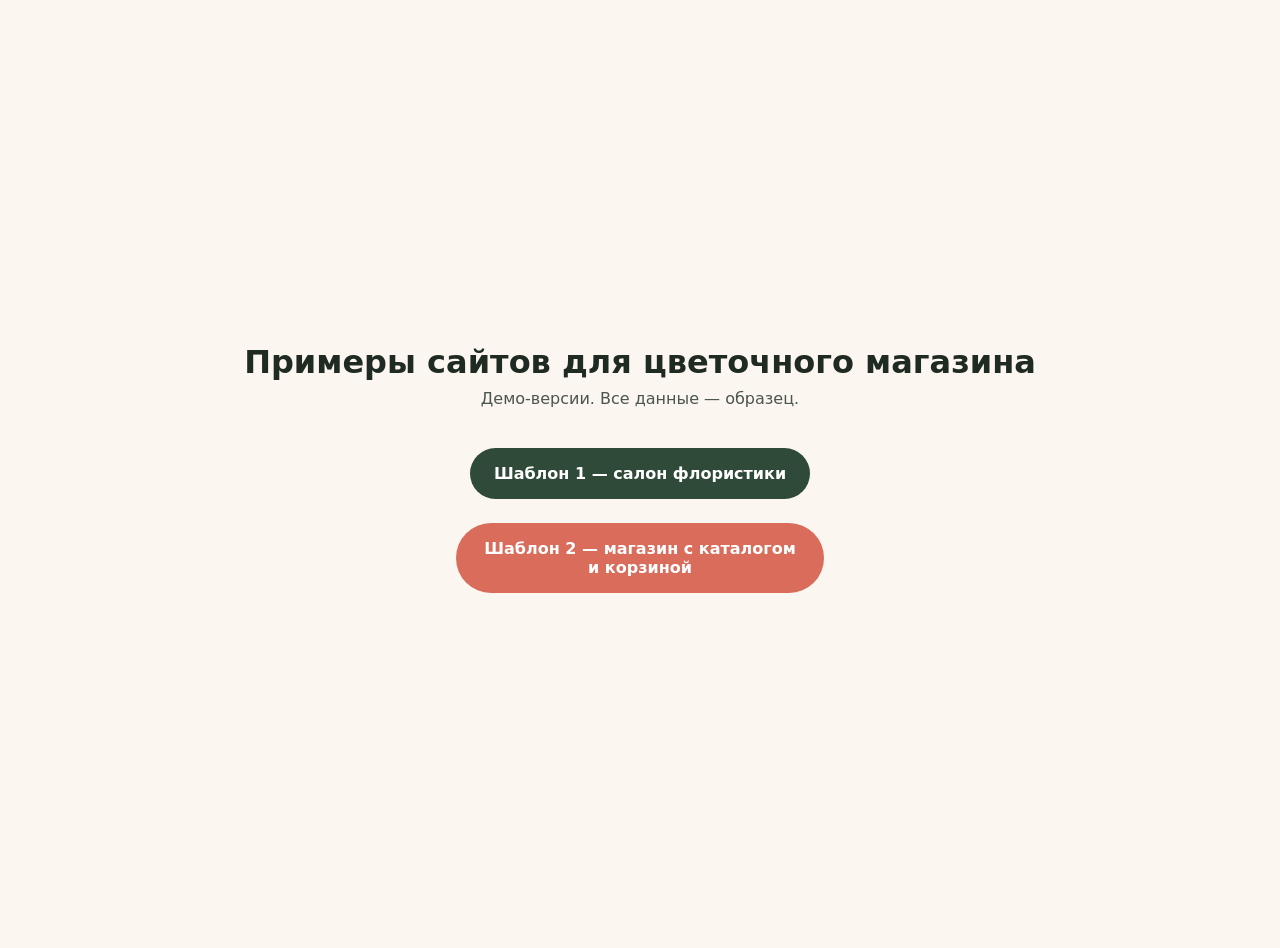
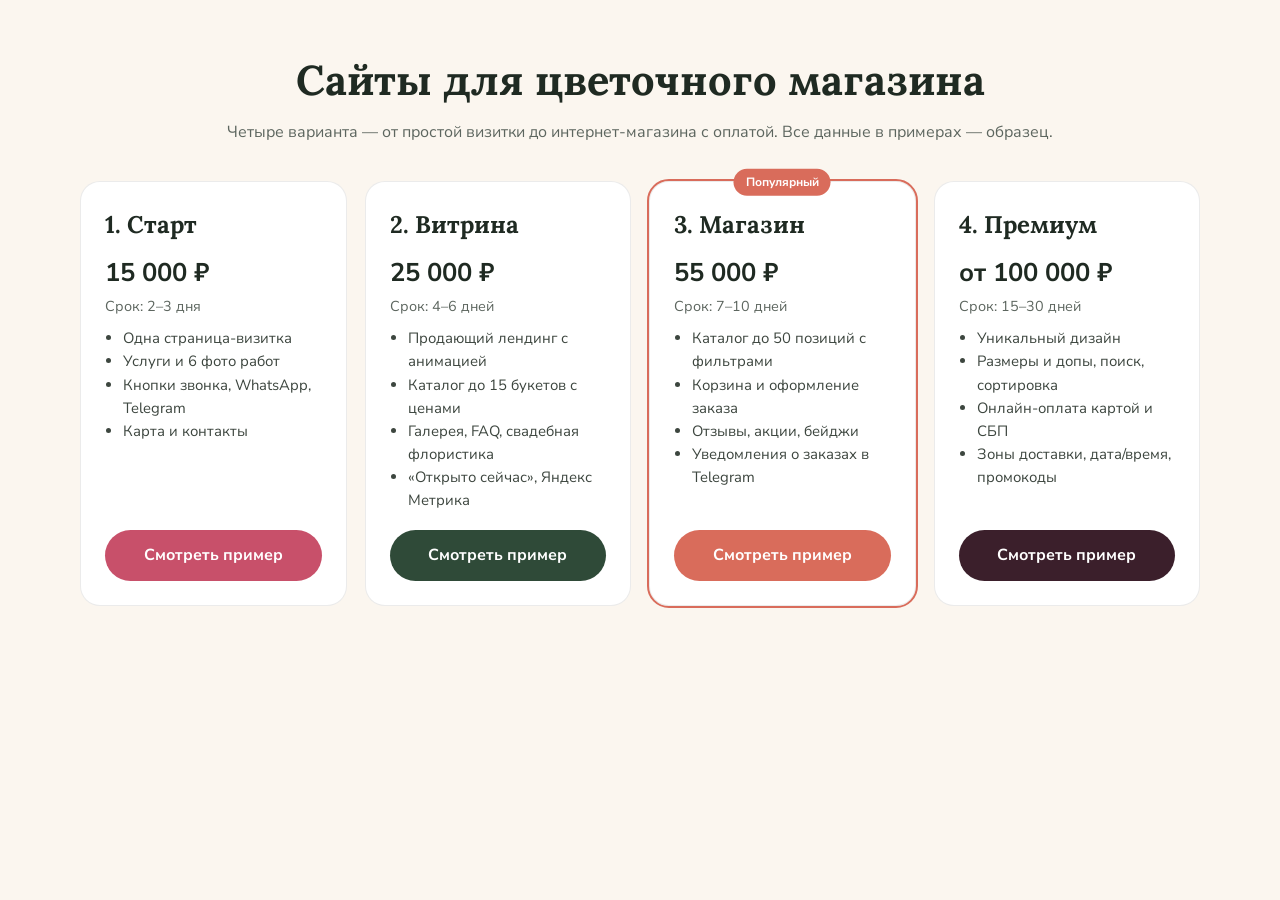
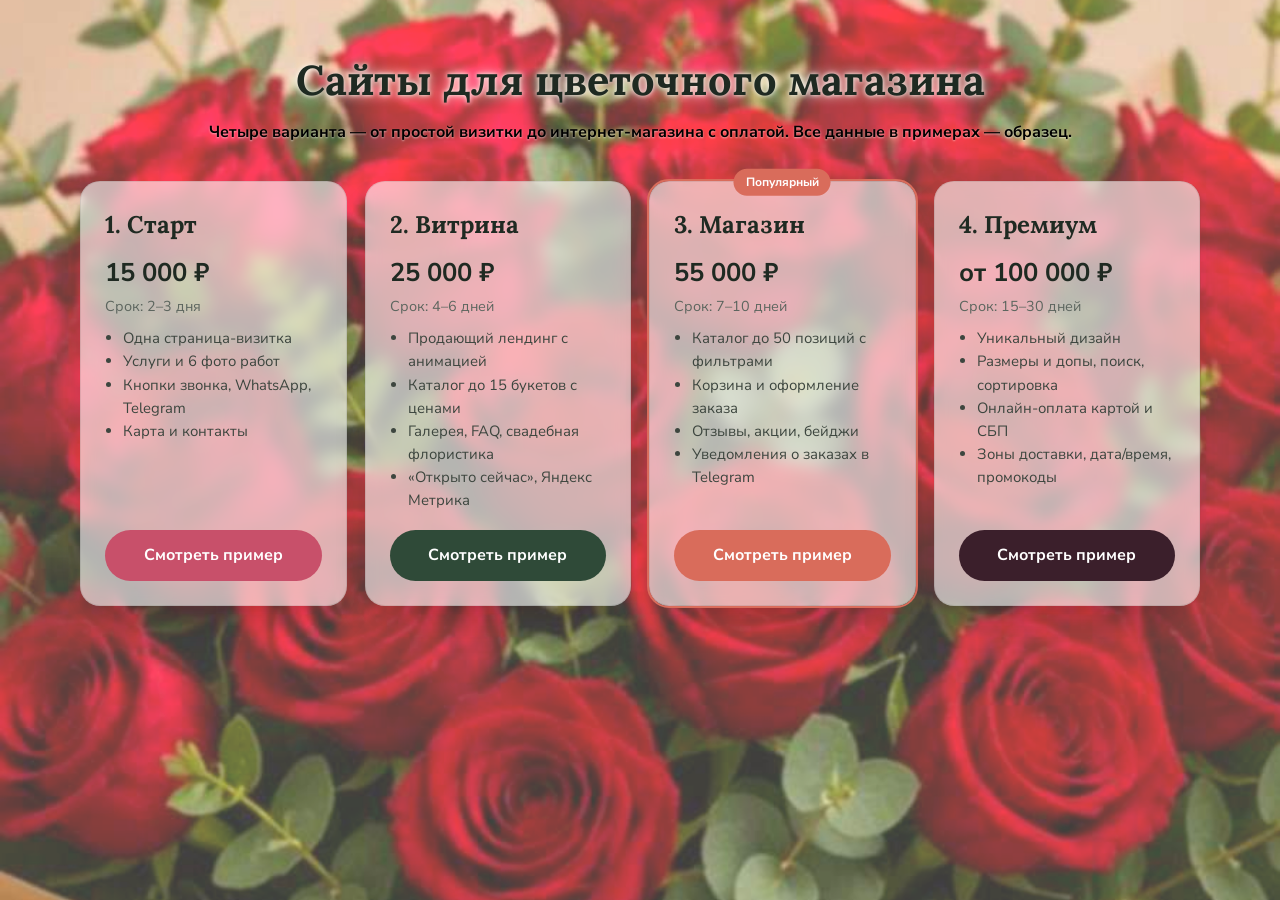
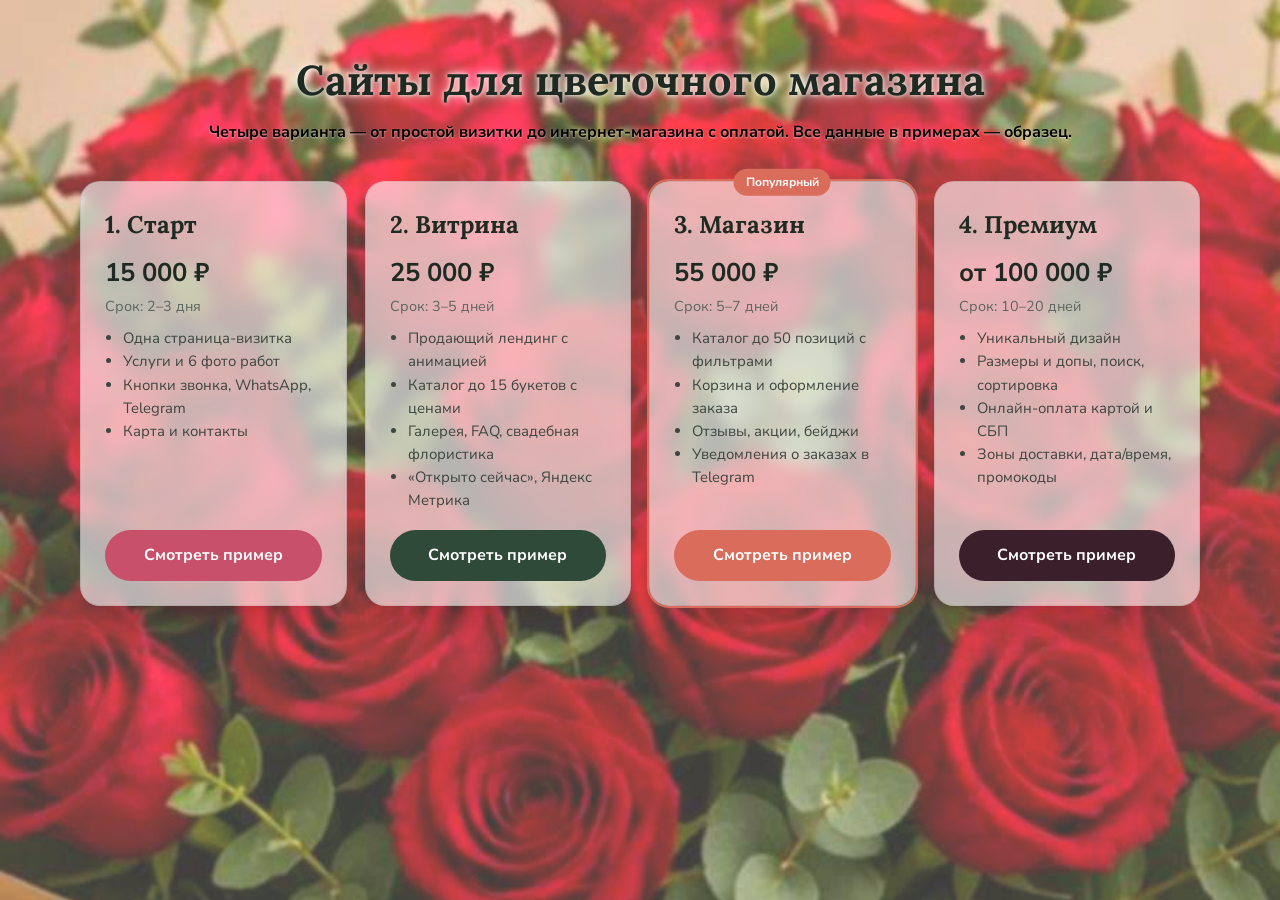
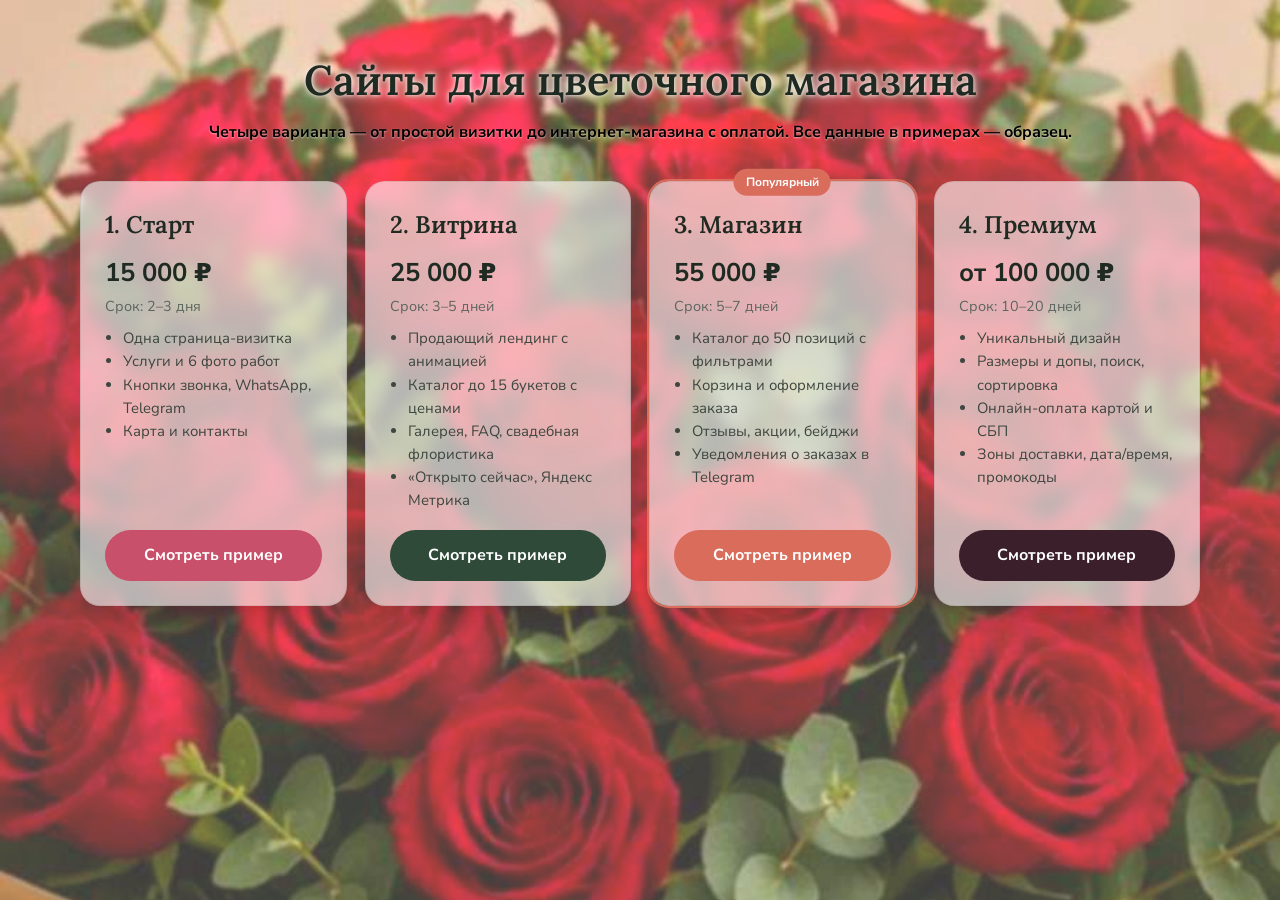
